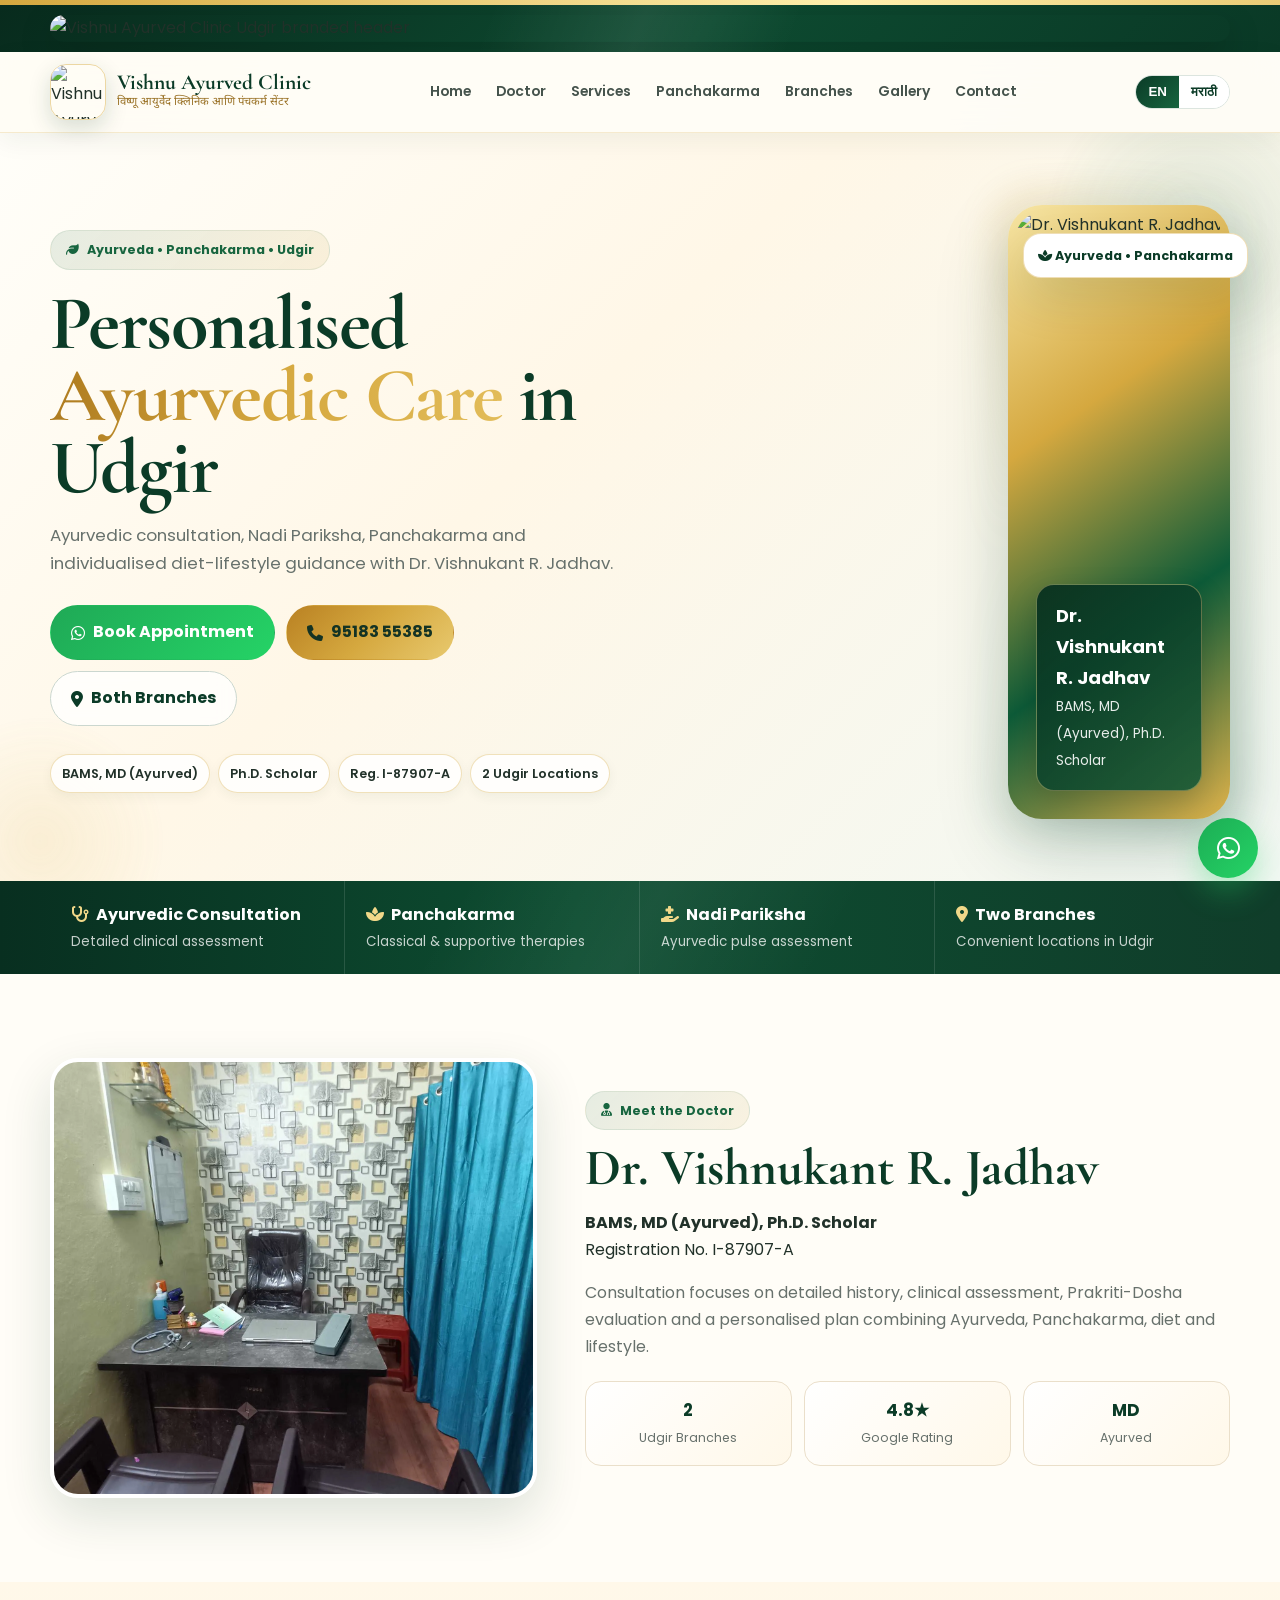
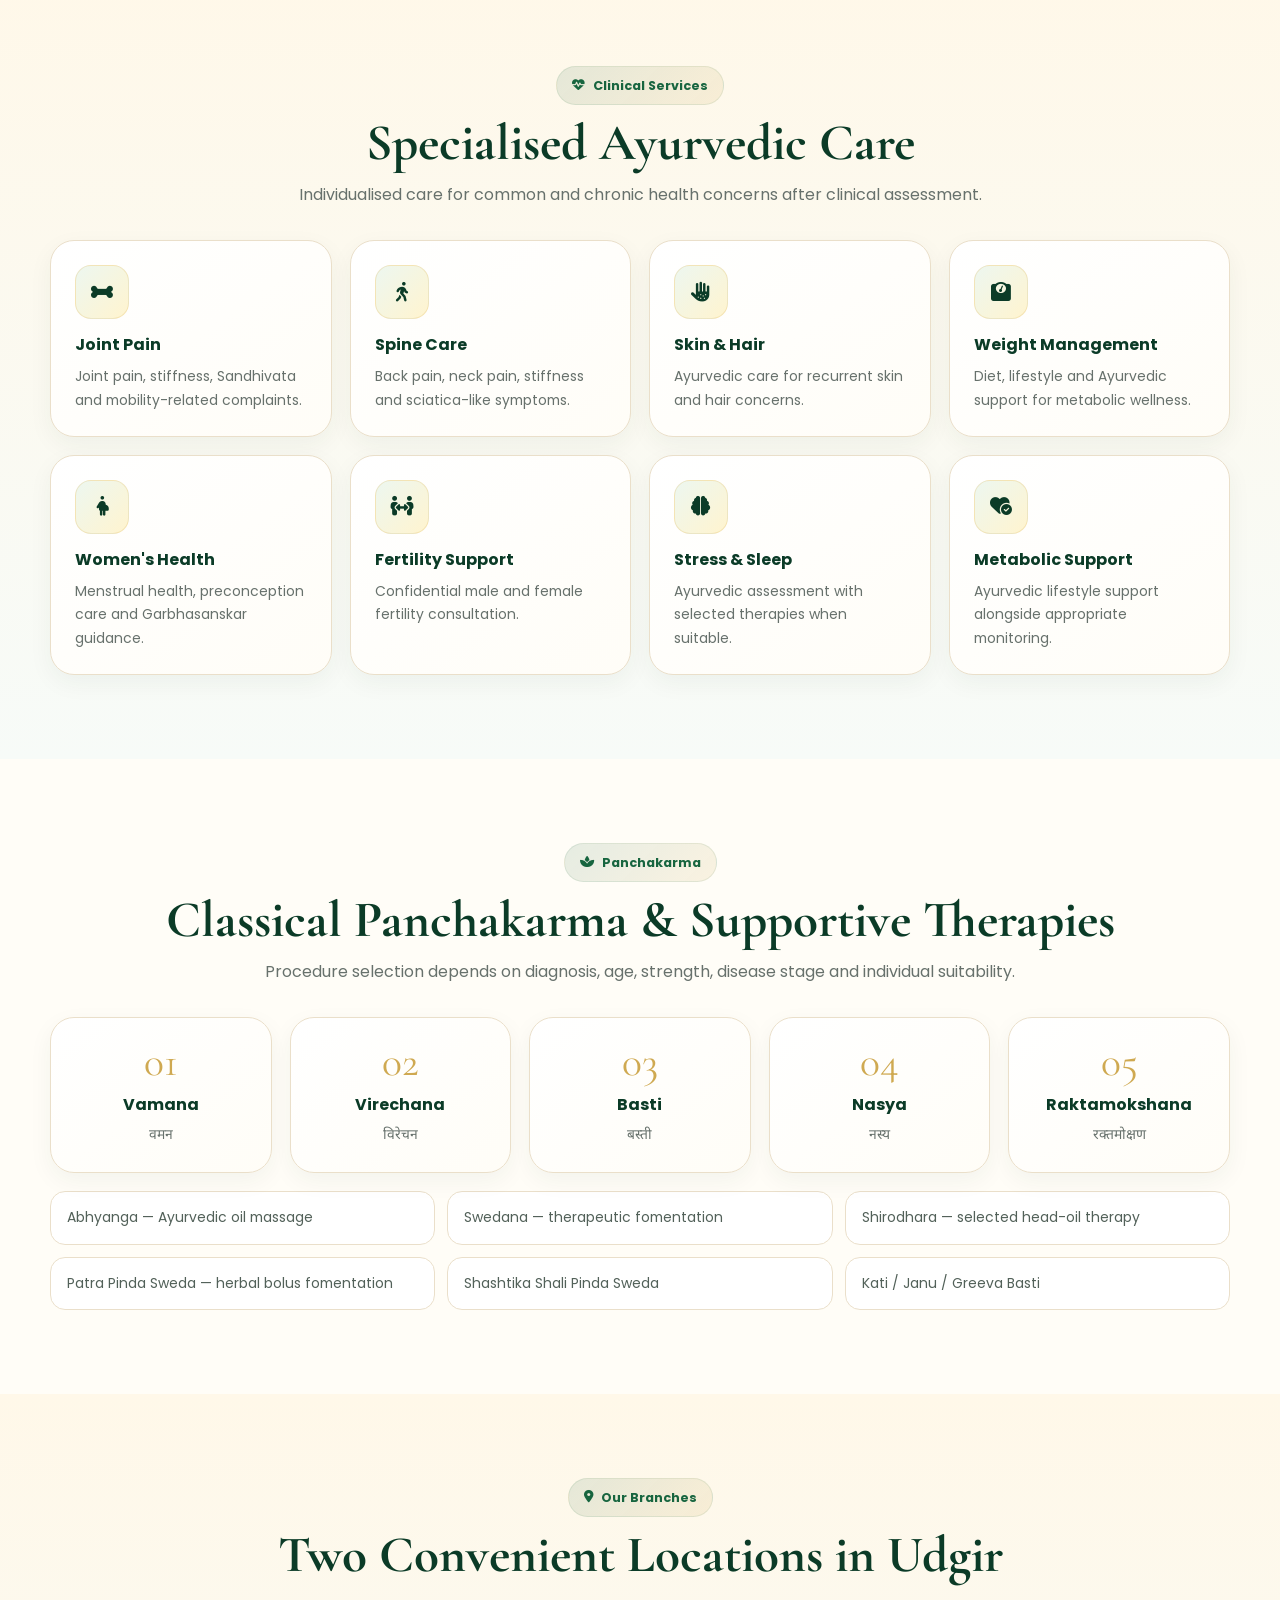
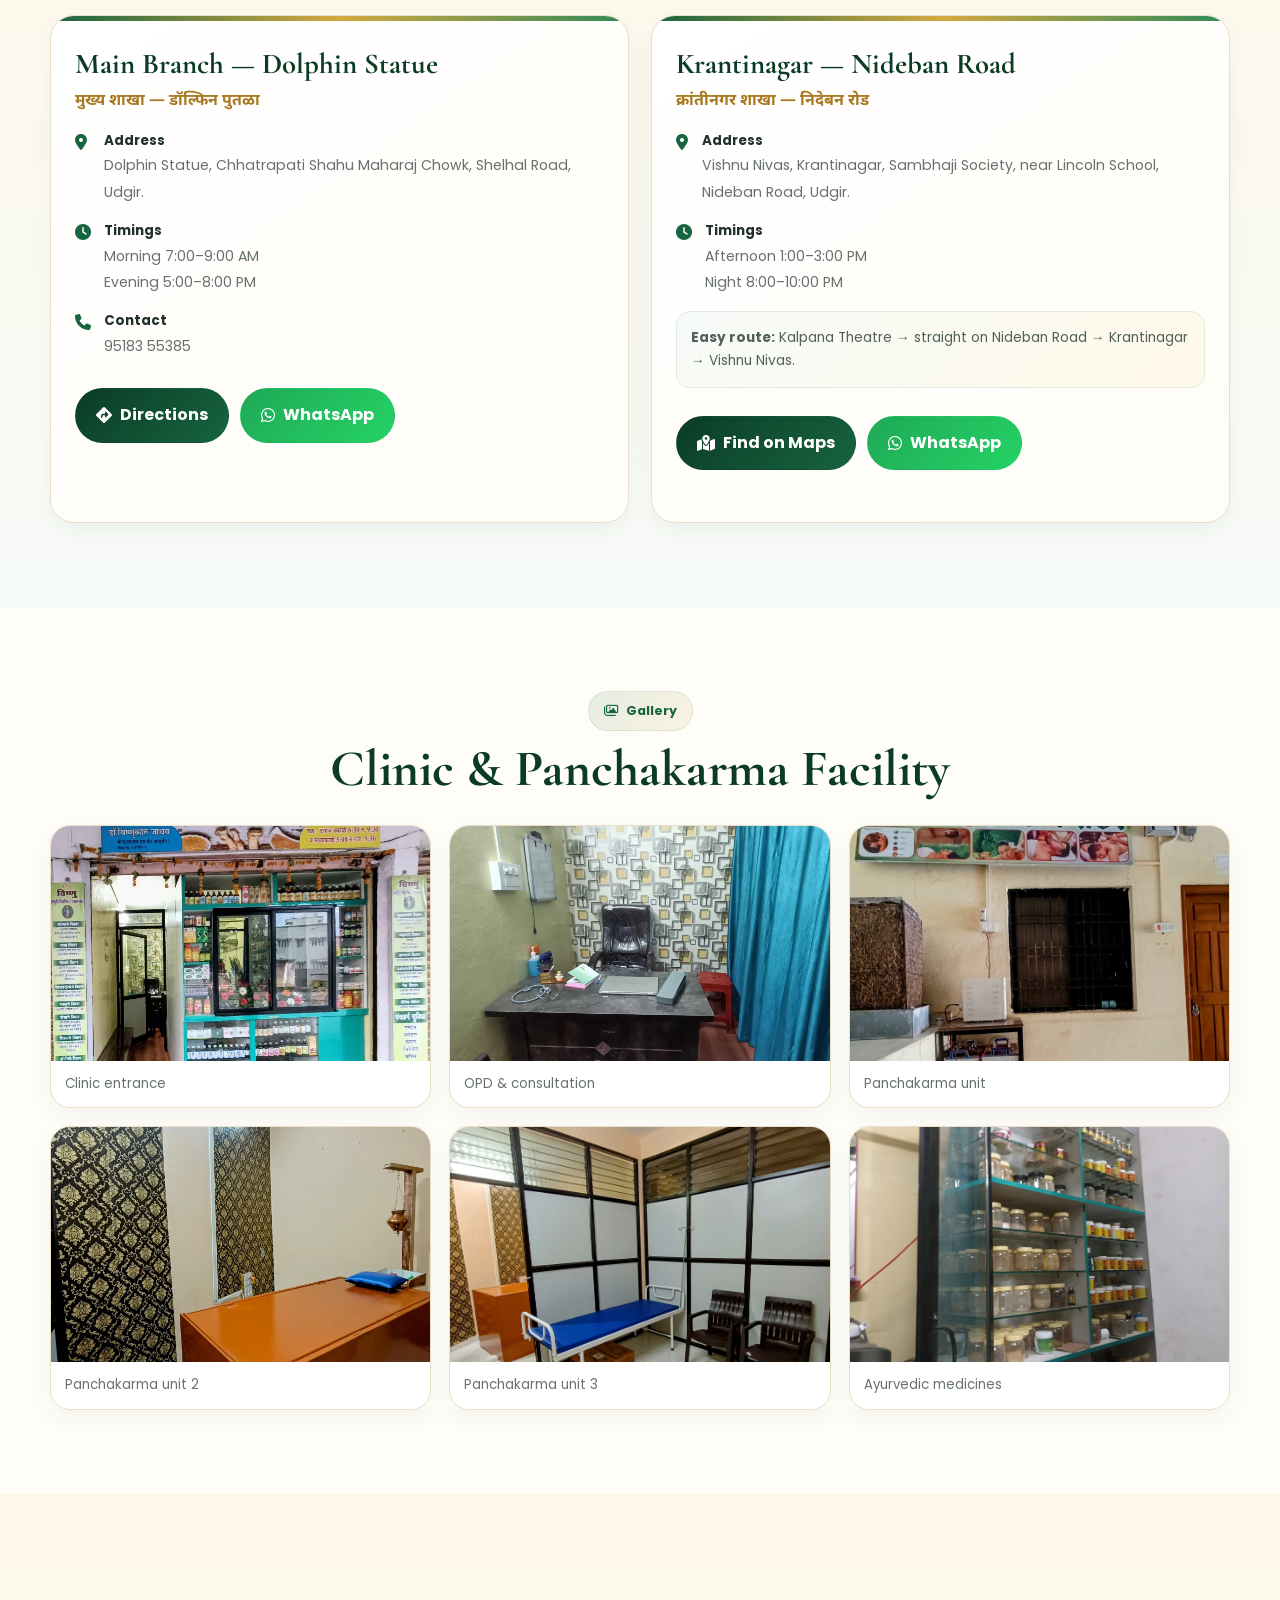
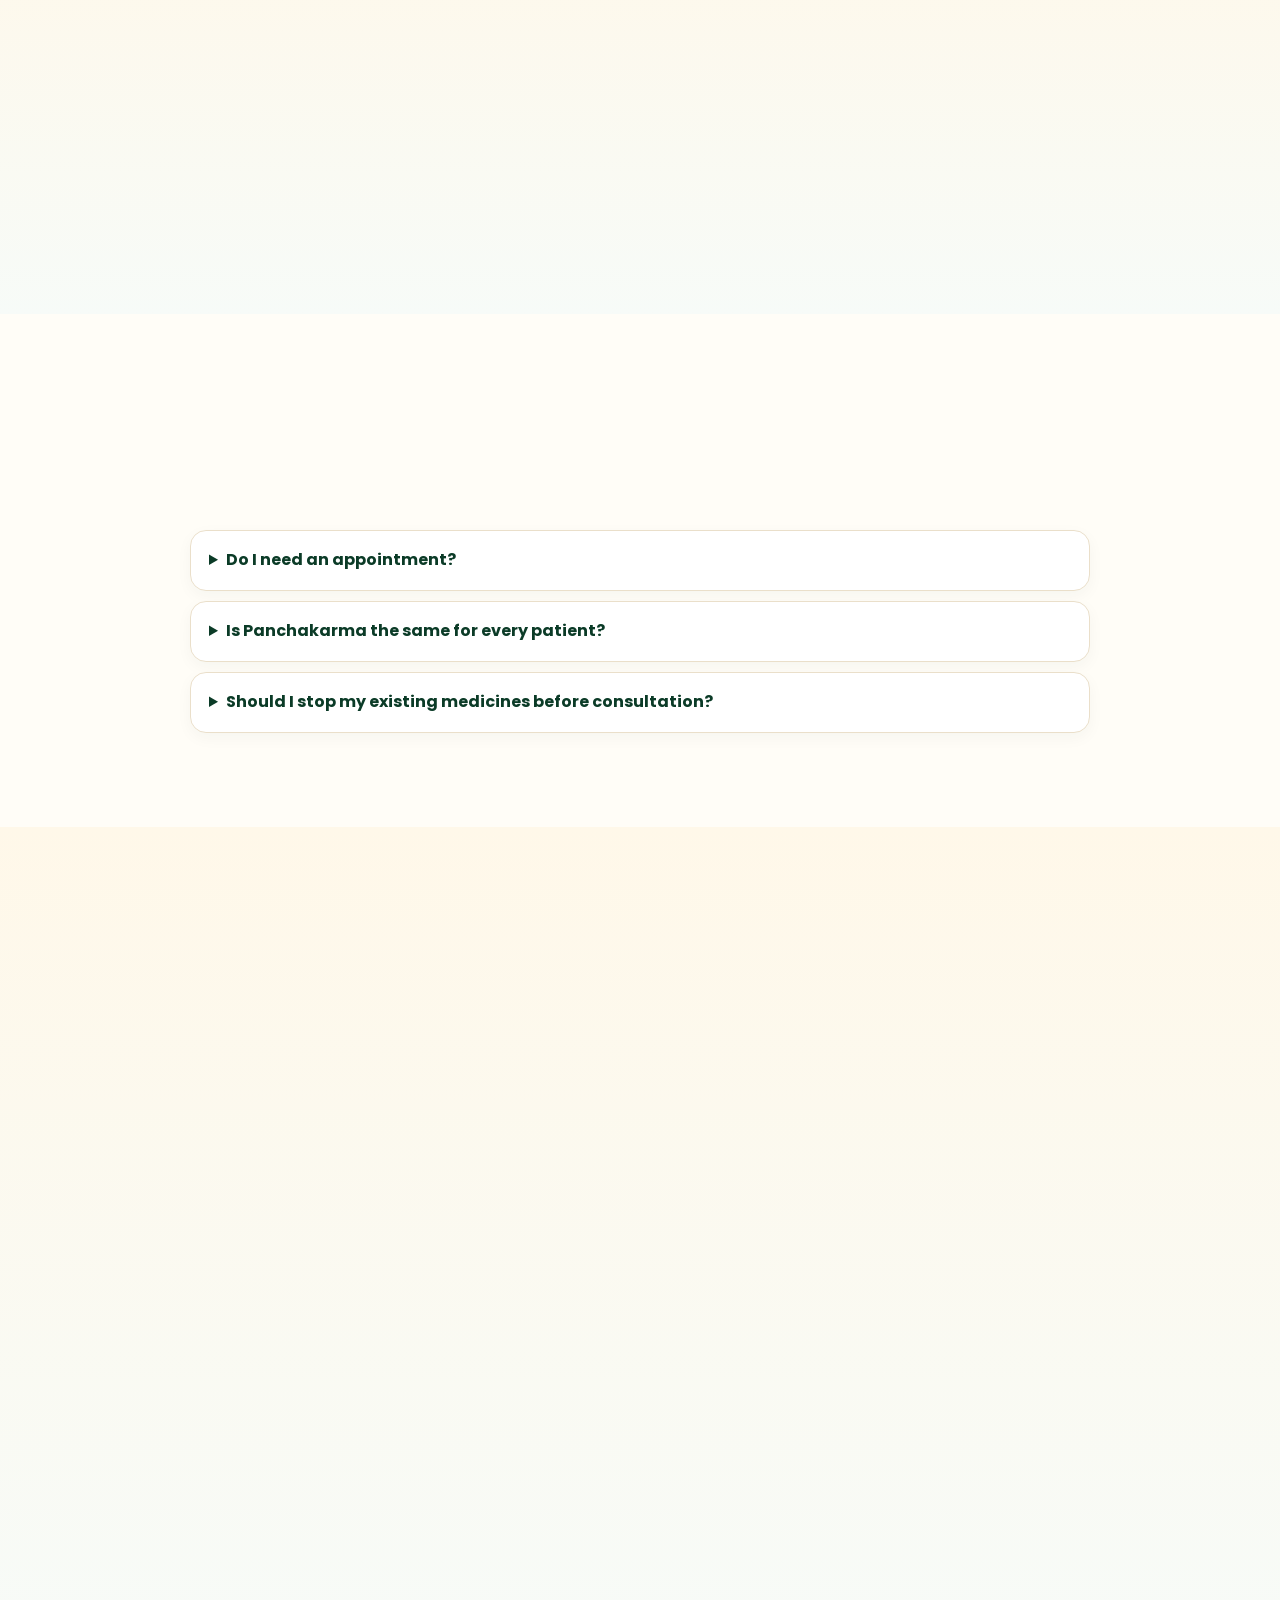
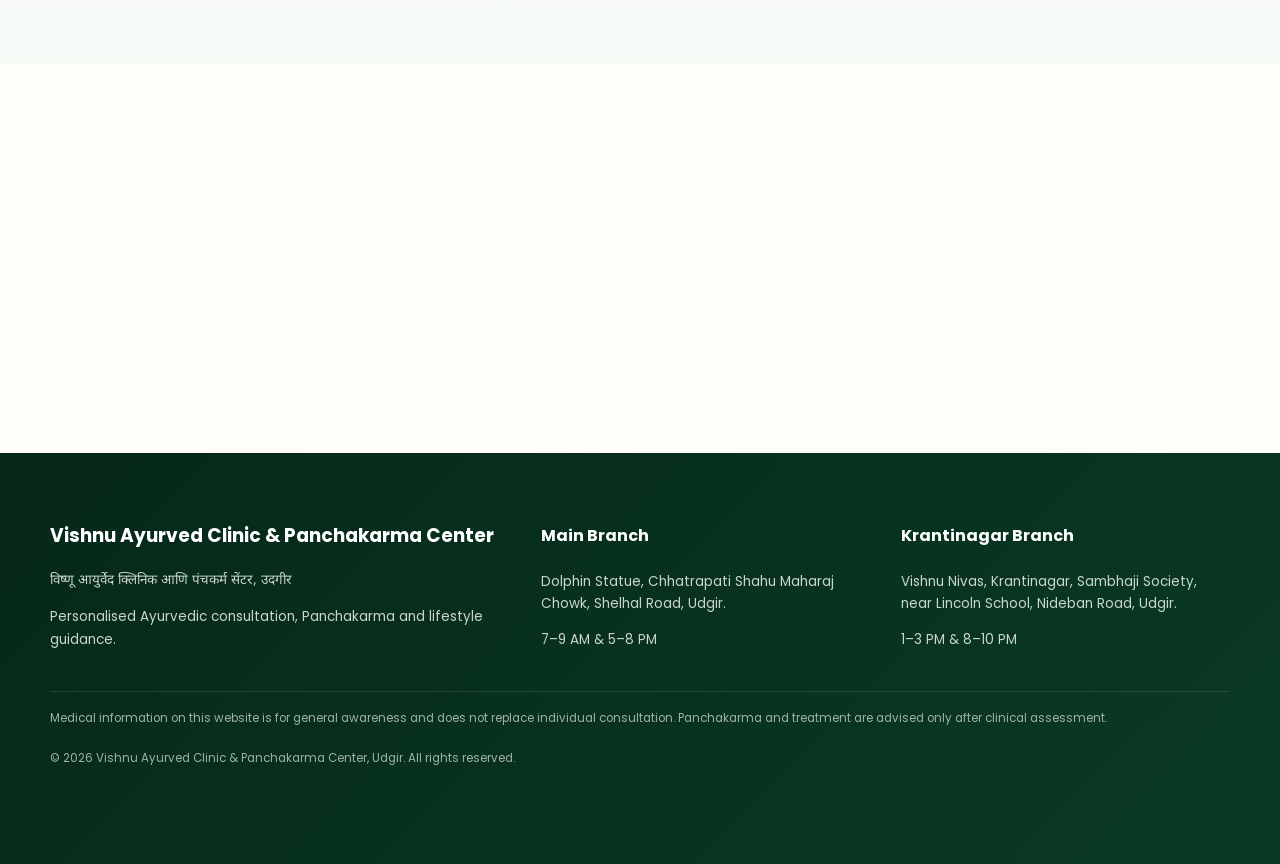
==== index.html @ 49981162 "Redesign homepage with dynamic premium theme and cropped doctor portrait" ====
<!DOCTYPE html>
<html lang="en">
<head>
<meta charset="UTF-8">
<meta name="viewport" content="width=device-width,initial-scale=1">
<meta name="theme-color" content="#0b3b27">
<meta name="description" content="Vishnu Ayurved Clinic & Panchakarma Center, Udgir — Dr. Vishnukant R. Jadhav, BAMS, MD (Ayurved), Ph.D. Scholar. Ayurvedic consultation, Panchakarma, Nadi Pariksha and personalised care at two Udgir branches. Contact 95183 55385.">
<title>Vishnu Ayurved Clinic Udgir | Dr. Vishnukant R. Jadhav</title>
<link rel="preconnect" href="https://fonts.googleapis.com">
<link rel="preconnect" href="https://fonts.gstatic.com" crossorigin>
<link href="https://fonts.googleapis.com/css2?family=Cormorant+Garamond:wght@600;700&family=Noto+Sans+Devanagari:wght@400;500;600;700&family=Poppins:wght@400;500;600;700&display=swap" rel="stylesheet">
<link rel="stylesheet" href="https://cdnjs.cloudflare.com/ajax/libs/font-awesome/6.5.1/css/all.min.css">
<style>
:root{--g:#0b3b27;--g2:#17653f;--g3:#2f8a58;--gold:#d5a83f;--gold2:#f1d889;--cream:#fff8e8;--ivory:#fffdf7;--ink:#213129;--muted:#67716c;--white:#fff;--line:#eadfca;--shadow:0 18px 50px rgba(10,55,36,.14);--r:24px}
*{box-sizing:border-box}html{scroll-behavior:smooth;scroll-padding-top:92px}body{margin:0;font-family:Poppins,sans-serif;color:var(--ink);background:var(--ivory);line-height:1.68;overflow-x:hidden}img{max-width:100%;display:block}a{text-decoration:none;color:inherit}.container{width:min(1180px,calc(100% - 34px));margin:auto}.mr{font-family:'Noto Sans Devanagari',sans-serif}.hide-lang{display:none!important}
body:before{content:"";position:fixed;inset:0;pointer-events:none;z-index:-2;background:radial-gradient(circle at 10% 10%,rgba(213,168,63,.08),transparent 25%),radial-gradient(circle at 90% 18%,rgba(23,101,63,.09),transparent 24%),linear-gradient(180deg,#fffdf7,#fffaf0 45%,#fffdf7)}
.topline{height:5px;background:linear-gradient(90deg,var(--gold),#fff0ad,var(--gold),#f0cf78);background-size:200% 100%;animation:shine 6s linear infinite}.topbrand{background:linear-gradient(135deg,#082b1d,#0d4a30 55%,#0a3926);padding:10px 0;position:relative;overflow:hidden}.topbrand:after{content:"";position:absolute;inset:-40% -10%;background:linear-gradient(110deg,transparent 40%,rgba(255,255,255,.08) 50%,transparent 60%);animation:sweep 7s linear infinite}.topbrand img{width:100%;max-height:190px;object-fit:contain;margin:auto;border-radius:16px;box-shadow:0 12px 34px rgba(0,0,0,.18)}
.nav{position:sticky;top:0;z-index:1000;background:rgba(255,253,247,.9);backdrop-filter:blur(18px);border-bottom:1px solid rgba(213,168,63,.22);box-shadow:0 8px 24px rgba(11,59,39,.06)}.nav .container{height:80px;display:flex;align-items:center;justify-content:space-between;gap:16px}.brand{display:flex;align-items:center;gap:11px}.brand img{width:56px;height:56px;border-radius:16px;object-fit:cover;box-shadow:0 8px 22px rgba(11,59,39,.16);border:1px solid rgba(213,168,63,.45)}.brand strong{display:block;font-family:'Cormorant Garamond',serif;color:var(--g);font-size:1.34rem;line-height:1}.brand small{display:block;color:#9a7226;font-family:'Noto Sans Devanagari',sans-serif;font-size:.71rem}.navlinks{display:flex;align-items:center;gap:3px;list-style:none;margin:0;padding:0}.navlinks a{padding:9px 11px;border-radius:12px;font-size:.87rem;font-weight:600;color:#45534c;transition:.22s}.navlinks a:hover{background:linear-gradient(135deg,#edf7f0,#fff9e9);color:var(--g);transform:translateY(-1px)}.lang{display:flex;border:1px solid #dce5df;border-radius:999px;overflow:hidden;background:white}.lang button{border:0;background:#fff;padding:8px 12px;cursor:pointer;font-weight:700;color:var(--g)}.lang button.active{background:linear-gradient(135deg,var(--g),var(--g2));color:#fff}.menu{display:none;border:0;background:#edf5ef;color:var(--g);width:44px;height:44px;border-radius:12px}
.hero{position:relative;padding:72px 0 62px;overflow:hidden;background:linear-gradient(135deg,#fffef9 0%,#fff7e7 42%,#f2f8f3 100%)}.hero:before,.hero:after{content:"";position:absolute;border-radius:50%;filter:blur(8px);opacity:.7;animation:float 8s ease-in-out infinite}.hero:before{width:330px;height:330px;right:-80px;top:-70px;background:radial-gradient(circle,rgba(23,101,63,.18),transparent 66%)}.hero:after{width:260px;height:260px;left:-90px;bottom:-90px;background:radial-gradient(circle,rgba(213,168,63,.18),transparent 68%);animation-delay:1.5s}.hero-grid{display:grid;grid-template-columns:1.02fr .98fr;gap:56px;align-items:center;position:relative;z-index:2}.eyebrow{display:inline-flex;align-items:center;gap:8px;padding:8px 15px;border-radius:999px;background:linear-gradient(135deg,rgba(23,101,63,.11),rgba(213,168,63,.12));color:var(--g2);font-size:.79rem;font-weight:700;border:1px solid rgba(23,101,63,.09)}.hero h1,.title{font-family:'Cormorant Garamond',serif;color:var(--g)}.hero h1{font-size:clamp(3rem,6vw,5.5rem);line-height:.94;margin:18px 0 16px;letter-spacing:-.02em}.hero h1 span{background:linear-gradient(90deg,#ae7b1f,var(--gold),#e2bc59);-webkit-background-clip:text;background-clip:text;color:transparent}.lead{font-size:1.05rem;color:var(--muted);max-width:670px}.actions{display:flex;gap:11px;flex-wrap:wrap;margin:28px 0}.btn{display:inline-flex;gap:8px;align-items:center;justify-content:center;padding:13px 20px;border-radius:999px;font-weight:700;border:1px solid transparent;transition:.22s;position:relative;overflow:hidden}.btn:hover{transform:translateY(-3px);box-shadow:0 12px 26px rgba(11,59,39,.14)}.btn-green{background:linear-gradient(135deg,var(--g),var(--g2));color:#fff}.btn-gold{background:linear-gradient(135deg,#b98122,var(--gold),#e8c96e);color:#143324}.btn-wa{background:linear-gradient(135deg,#1fa956,#25d366);color:#fff}.btn-outline{background:rgba(255,255,255,.76);border-color:#cbd7cf;color:var(--g);backdrop-filter:blur(8px)}.trust{display:flex;gap:8px;flex-wrap:wrap}.chip{padding:8px 11px;border-radius:999px;border:1px solid rgba(213,168,63,.35);background:rgba(255,255,255,.84);font-size:.79rem;font-weight:600;box-shadow:0 4px 12px rgba(11,59,39,.05)}
.doctor-card{position:relative;max-width:530px;margin-left:auto}.doctor-frame{position:relative;border-radius:34px;padding:7px;background:linear-gradient(145deg,#f7e6a5,var(--gold),#0d5b38,#e1b34b);box-shadow:0 26px 70px rgba(11,59,39,.23)}.doctor-frame img{width:100%;height:600px;object-fit:cover;object-position:center top;border-radius:28px}.doctor-card:before{content:"";position:absolute;inset:-16px;border-radius:44px;background:linear-gradient(120deg,rgba(213,168,63,.2),transparent 35%,rgba(23,101,63,.2));filter:blur(16px);z-index:-1}.doctor-badge{position:absolute;left:28px;right:28px;bottom:28px;background:linear-gradient(135deg,rgba(7,48,31,.94),rgba(20,88,55,.9));color:#fff;padding:16px 19px;border-radius:18px;border:1px solid rgba(241,216,137,.38);box-shadow:0 12px 30px rgba(0,0,0,.18);backdrop-filter:blur(8px)}.doctor-badge strong{display:block;font-size:1.14rem}.doctor-badge span{font-size:.85rem;opacity:.9}.float-badge{position:absolute;right:-18px;top:28px;background:#fff;border:1px solid rgba(213,168,63,.38);border-radius:18px;padding:11px 14px;box-shadow:var(--shadow);font-size:.79rem;font-weight:700;color:var(--g);animation:float 4.5s ease-in-out infinite}
.strip{background:linear-gradient(90deg,#082f20,#0d4d31 45%,#103d2a);color:#fff;position:relative;overflow:hidden}.strip:after{content:"";position:absolute;inset:0;background:linear-gradient(120deg,transparent 35%,rgba(255,255,255,.06),transparent 65%);animation:sweep 9s linear infinite}.strip-grid{display:grid;grid-template-columns:repeat(4,1fr);position:relative;z-index:1}.strip-item{padding:21px;border-right:1px solid rgba(255,255,255,.12)}.strip-item:last-child{border-right:0}.strip-item i{color:var(--gold2);margin-right:7px}.strip-item small{display:block;opacity:.77;margin-top:2px}
.section{padding:84px 0}.section.soft{background:linear-gradient(180deg,#fff8e9,#f7fbf8)}.center{text-align:center}.title{font-size:clamp(2.25rem,4vw,3.45rem);line-height:1.02;margin:12px 0}.sub{color:var(--muted);max-width:780px;margin:auto}.about{display:grid;grid-template-columns:.86fr 1.14fr;gap:48px;align-items:center}.about img{width:100%;height:440px;object-fit:cover;border-radius:28px;box-shadow:var(--shadow);border:4px solid #fff}.stat-row{display:grid;grid-template-columns:repeat(3,1fr);gap:12px;margin-top:20px}.stat{padding:14px;border-radius:16px;background:linear-gradient(135deg,#fff,#fff8e9);border:1px solid var(--line);text-align:center}.stat strong{display:block;color:var(--g);font-size:1.05rem}.stat span{font-size:.78rem;color:var(--muted)}
.cards{display:grid;grid-template-columns:repeat(4,1fr);gap:18px;margin-top:32px}.card{background:linear-gradient(145deg,#fff,#fffdf7);border:1px solid var(--line);border-radius:var(--r);padding:24px;box-shadow:0 8px 24px rgba(17,61,42,.05);transition:.28s;position:relative;overflow:hidden}.card:before{content:"";position:absolute;inset:0;background:linear-gradient(135deg,transparent 50%,rgba(213,168,63,.08));opacity:0;transition:.25s}.card:hover{transform:translateY(-7px) scale(1.01);box-shadow:0 18px 44px rgba(17,61,42,.12);border-color:rgba(213,168,63,.55)}.card:hover:before{opacity:1}.icon{width:54px;height:54px;border-radius:16px;background:linear-gradient(135deg,#edf7f0,#fff4cf);display:grid;place-items:center;color:var(--g);font-size:1.22rem;margin-bottom:13px;border:1px solid rgba(213,168,63,.22)}.card h3{margin:0 0 6px;color:var(--g);font-size:1rem}.card p{margin:0;color:var(--muted);font-size:.87rem}.pk{grid-template-columns:repeat(5,1fr)}.pk .card{text-align:center}.pk .num{font-family:'Cormorant Garamond',serif;font-size:2.6rem;color:#cfa951;line-height:1;margin-bottom:8px}.support-grid{display:grid;grid-template-columns:repeat(3,1fr);gap:12px;margin-top:18px}.support{padding:14px 16px;border-radius:15px;background:white;border:1px solid var(--line);font-size:.87rem;color:#526159}
.branches{display:grid;grid-template-columns:1fr 1fr;gap:22px;margin-top:34px}.branch{position:relative;overflow:hidden}.branch:after{content:"";position:absolute;top:0;left:0;right:0;height:5px;background:linear-gradient(90deg,var(--g2),var(--gold),var(--g3))}.branch h3{font-family:'Cormorant Garamond',serif;font-size:1.8rem;margin:0;color:var(--g)}.branch .mrname{font-family:'Noto Sans Devanagari';color:#a87920;font-weight:700;margin-bottom:14px}.row{display:flex;gap:11px;margin-top:14px}.row i{color:var(--g2);margin-top:4px;width:18px}.row strong{display:block;font-size:.84rem}.row span{color:var(--muted);font-size:.88rem}.route{margin-top:15px;padding:14px;border-radius:14px;background:linear-gradient(135deg,#f7fbf8,#fff9e9);border:1px solid #dfeae2;font-size:.86rem;color:#52605a}
.gallery{display:grid;grid-template-columns:repeat(3,1fr);gap:18px;margin-top:30px}.gallery figure{margin:0;overflow:hidden;border-radius:20px;background:#fff;border:1px solid var(--line);box-shadow:0 8px 24px rgba(17,61,42,.05)}.gallery img{width:100%;height:235px;object-fit:cover;transition:.35s}.gallery figure:hover img{transform:scale(1.05)}.gallery figcaption{padding:12px 14px;font-size:.83rem;color:var(--muted)}
.review{display:grid;grid-template-columns:.8fr 1.2fr;gap:30px;align-items:center;padding:36px;border-radius:30px;background:linear-gradient(135deg,#073722,#0e5b38 58%,#1b6e45);color:#fff;box-shadow:0 24px 60px rgba(11,59,39,.18)}.review .score{font-family:'Cormorant Garamond',serif;font-size:4.7rem;line-height:.9;color:var(--gold2)}.review p{color:#dce8e1}.faq{max-width:900px;margin:28px auto 0}.faq details{background:#fff;border:1px solid var(--line);border-radius:16px;padding:16px 18px;margin:10px 0;box-shadow:0 5px 16px rgba(11,59,39,.04)}.faq summary{cursor:pointer;font-weight:700;color:var(--g)}.faq p{font-size:.9rem;color:var(--muted)}
.contact{display:grid;grid-template-columns:.86fr 1.14fr;gap:28px;margin-top:32px}.contact-box{background:linear-gradient(145deg,#073722,#0c4c30);color:#fff;border-radius:26px;padding:28px;box-shadow:var(--shadow)}.contact-box p{color:#dce8e1}.contact-box a{color:#fff}.form{background:#fff;border:1px solid var(--line);border-radius:26px;padding:27px;box-shadow:var(--shadow)}.fields{display:grid;grid-template-columns:1fr 1fr;gap:12px}.full{grid-column:1/-1}.fields input,.fields select,.fields textarea{width:100%;padding:13px 14px;border:1px solid #d8dfda;border-radius:13px;font:inherit;background:#fff}.fields input:focus,.fields select:focus,.fields textarea:focus{outline:none;border-color:var(--g3);box-shadow:0 0 0 3px rgba(47,138,88,.08)}.fields textarea{min-height:105px;resize:vertical}.note{font-size:.74rem;color:#7a827e;margin:10px 0}.map iframe{width:100%;height:390px;border:0;display:block}.footer{background:linear-gradient(135deg,#062819,#0a3a26);color:#d1ded6;padding:48px 0 96px}.footer-grid{display:grid;grid-template-columns:1.4fr 1fr 1fr;gap:30px}.footer h3,.footer h4{color:#fff}.footer p,.footer a{font-size:.84rem;color:#c9d6cf}.footer a:hover{color:var(--gold2)}.legal{border-top:1px solid rgba(255,255,255,.11);margin-top:26px;padding-top:17px;font-size:.73rem;color:#9fb1a6}.mobile-bar{display:none}.reveal{opacity:0;transform:translateY(28px);transition:.7s ease}.reveal.show{opacity:1;transform:none}.wa-float{position:fixed;right:22px;bottom:22px;width:60px;height:60px;border-radius:50%;display:grid;place-items:center;background:linear-gradient(135deg,#1cad54,#25d366);color:#fff;font-size:1.65rem;z-index:1200;box-shadow:0 15px 30px rgba(37,211,102,.32);animation:pulse 2.4s ease-in-out infinite}
@keyframes shine{to{background-position:200% 0}}@keyframes sweep{0%{transform:translateX(-60%)}100%{transform:translateX(60%)}}@keyframes float{0%,100%{transform:translateY(0)}50%{transform:translateY(-10px)}}@keyframes pulse{0%,100%{box-shadow:0 12px 30px rgba(37,211,102,.28)}50%{box-shadow:0 12px 42px rgba(37,211,102,.52)}}
@media(max-width:980px){.navlinks{position:fixed;right:-310px;top:80px;width:290px;height:calc(100vh - 80px);background:#fff;flex-direction:column;align-items:stretch;padding:22px;box-shadow:-16px 20px 38px rgba(0,0,0,.12);transition:.25s}.navlinks.open{right:0}.menu{display:block}.hero-grid,.about,.contact,.review{grid-template-columns:1fr}.doctor-card{margin:auto;max-width:600px}.cards{grid-template-columns:repeat(2,1fr)}.pk{grid-template-columns:repeat(3,1fr)}.strip-grid{grid-template-columns:repeat(2,1fr)}.gallery{grid-template-columns:repeat(2,1fr)}.footer-grid{grid-template-columns:1fr 1fr}.float-badge{right:12px}}
@media(max-width:640px){.topbrand img{max-height:115px}.brand strong{font-size:1.05rem}.brand small{font-size:.66rem}.lang{display:none}.hero{padding:52px 0 45px}.hero h1{font-size:3.1rem}.doctor-frame img{height:440px}.doctor-badge{left:18px;right:18px;bottom:18px}.float-badge{display:none}.strip-grid,.cards,.pk,.branches,.gallery,.fields,.footer-grid,.support-grid,.stat-row{grid-template-columns:1fr}.strip-item{border-right:0;border-bottom:1px solid rgba(255,255,255,.12)}.section{padding:64px 0}.wa-float{display:none}.mobile-bar{display:grid;grid-template-columns:repeat(3,1fr);position:fixed;left:0;right:0;bottom:0;z-index:1300;background:#fff;border-top:1px solid #dce4df;box-shadow:0 -10px 28px rgba(0,0,0,.08)}.mobile-bar a{padding:10px 5px;text-align:center;font-size:.72rem;font-weight:700;color:var(--g)}.mobile-bar a:nth-child(2){background:#22b85b;color:#fff}.mobile-bar i{display:block;font-size:1.05rem}.footer{padding-bottom:105px}}
</style>
</head>
<body>
<div class="topline"></div>
<div class="topbrand"><div class="container"><img src="images/vishnu-ayurved-header.jpg" alt="Vishnu Ayurved Clinic Udgir branded header"></div></div>
<nav class="nav"><div class="container">
<a class="brand" href="#home"><img src="images/vishnu-ayurved-logo.jpg" alt="Vishnu Ayurved logo"><span><strong>Vishnu Ayurved Clinic</strong><small>विष्णू आयुर्वेद क्लिनिक आणि पंचकर्म सेंटर</small></span></a>
<ul class="navlinks" id="navlinks"><li><a href="#home" data-en="Home" data-mr="मुख्यपृष्ठ">Home</a></li><li><a href="#doctor" data-en="Doctor" data-mr="डॉक्टर">Doctor</a></li><li><a href="#services" data-en="Services" data-mr="सेवा">Services</a></li><li><a href="#panchakarma" data-en="Panchakarma" data-mr="पंचकर्म">Panchakarma</a></li><li><a href="#branches" data-en="Branches" data-mr="शाखा">Branches</a></li><li><a href="#gallery" data-en="Gallery" data-mr="गॅलरी">Gallery</a></li><li><a href="#contact" data-en="Contact" data-mr="संपर्क">Contact</a></li></ul>
<div class="lang"><button id="enBtn" class="active">EN</button><button id="mrBtn">मराठी</button></div><button class="menu" id="menu" aria-label="Menu"><i class="fa-solid fa-bars"></i></button>
</div></nav>
<main>
<section class="hero" id="home"><div class="container hero-grid"><div class="reveal">
<span class="eyebrow"><i class="fa-solid fa-leaf"></i><span class="en">Ayurveda • Panchakarma • Udgir</span><span class="mr hide-lang">आयुर्वेद • पंचकर्म • उदगीर</span></span>
<div class="en"><h1>Personalised <span>Ayurvedic Care</span> in Udgir</h1><p class="lead">Ayurvedic consultation, Nadi Pariksha, Panchakarma and individualised diet-lifestyle guidance with Dr. Vishnukant R. Jadhav.</p></div>
<div class="mr hide-lang"><h1>उदगीरमध्ये <span>व्यक्तिनिहाय आयुर्वेदिक उपचार</span></h1><p class="lead mr">डॉ. विष्णुकांत र. जाधव यांच्याकडून आयुर्वेदिक तपासणी, नाडी परीक्षा, पंचकर्म तसेच व्यक्तिनुसार आहार-विहार मार्गदर्शन.</p></div>
<div class="actions"><a class="btn btn-wa" href="https://wa.me/919518355385?text=Namaskar%20Doctor%2C%20I%20would%20like%20to%20book%20an%20appointment." target="_blank"><i class="fa-brands fa-whatsapp"></i><span class="en">Book Appointment</span><span class="mr hide-lang">अपॉइंटमेंट बुक करा</span></a><a class="btn btn-gold" href="tel:+919518355385"><i class="fa-solid fa-phone"></i>95183 55385</a><a class="btn btn-outline" href="#branches"><i class="fa-solid fa-location-dot"></i><span class="en">Both Branches</span><span class="mr hide-lang">दोन्ही शाखा</span></a></div>
<div class="trust"><span class="chip">BAMS, MD (Ayurved)</span><span class="chip">Ph.D. Scholar</span><span class="chip">Reg. I-87907-A</span><span class="chip">2 Udgir Locations</span></div>
</div><div class="doctor-card reveal"><div class="doctor-frame"><img src="images/doctor-vishnukant-jadhav-hero.webp" alt="Dr. Vishnukant R. Jadhav"></div><div class="doctor-badge"><strong>Dr. Vishnukant R. Jadhav</strong><span>BAMS, MD (Ayurved), Ph.D. Scholar</span></div><div class="float-badge"><i class="fa-solid fa-spa"></i> Ayurveda • Panchakarma</div></div></div></section>
<section class="strip"><div class="container strip-grid"><div class="strip-item"><strong><i class="fa-solid fa-stethoscope"></i><span class="en">Ayurvedic Consultation</span><span class="mr hide-lang">आयुर्वेदिक तपासणी</span></strong><small>Detailed clinical assessment</small></div><div class="strip-item"><strong><i class="fa-solid fa-spa"></i>Panchakarma</strong><small>Classical & supportive therapies</small></div><div class="strip-item"><strong><i class="fa-solid fa-hand-holding-medical"></i>Nadi Pariksha</strong><small>Ayurvedic pulse assessment</small></div><div class="strip-item"><strong><i class="fa-solid fa-location-dot"></i><span class="en">Two Branches</span><span class="mr hide-lang">दोन शाखा</span></strong><small>Convenient locations in Udgir</small></div></div></section>
<section class="section" id="doctor"><div class="container about"><div class="reveal"><img src="images/vishnu-ayurved-clinic-and-panchkarma-centre-udgir-udgir-ayurvedic-clinics-opd.jpg" alt="Vishnu Ayurved Clinic OPD"></div><div class="reveal"><span class="eyebrow"><i class="fa-solid fa-user-doctor"></i><span class="en">Meet the Doctor</span><span class="mr hide-lang">डॉक्टरांविषयी</span></span><h2 class="title">Dr. Vishnukant R. Jadhav</h2><p><strong>BAMS, MD (Ayurved), Ph.D. Scholar</strong><br>Registration No. I-87907-A</p><p class="en" style="color:var(--muted)">Consultation focuses on detailed history, clinical assessment, Prakriti-Dosha evaluation and a personalised plan combining Ayurveda, Panchakarma, diet and lifestyle.</p><p class="mr hide-lang" style="color:var(--muted)">सविस्तर इतिहास, प्रत्यक्ष तपासणी, प्रकृती-दोष विचार आणि आवश्यकतेनुसार पंचकर्म, औषध, आहार व दिनचर्येचा व्यक्तिनिहाय समन्वय केला जातो.</p><div class="stat-row"><div class="stat"><strong>2</strong><span>Udgir Branches</span></div><div class="stat"><strong>4.8★</strong><span>Google Rating</span></div><div class="stat"><strong>MD</strong><span>Ayurved</span></div></div></div></div></section>
<section class="section soft" id="services"><div class="container"><div class="center reveal"><span class="eyebrow"><i class="fa-solid fa-heart-pulse"></i><span class="en">Clinical Services</span><span class="mr hide-lang">उपचार सेवा</span></span><h2 class="title"><span class="en">Specialised Ayurvedic Care</span><span class="mr hide-lang">विशेष आयुर्वेदिक उपचार</span></h2><p class="sub en">Individualised care for common and chronic health concerns after clinical assessment.</p><p class="sub mr hide-lang">प्रत्यक्ष तपासणीनंतर सामान्य व जुनाट आरोग्य समस्यांसाठी व्यक्तिनिहाय आयुर्वेदिक उपचार.</p></div><div class="cards">
<article class="card reveal"><div class="icon"><i class="fa-solid fa-bone"></i></div><h3>Joint Pain</h3><p>Joint pain, stiffness, Sandhivata and mobility-related complaints.</p></article>
<article class="card reveal"><div class="icon"><i class="fa-solid fa-person-walking"></i></div><h3>Spine Care</h3><p>Back pain, neck pain, stiffness and sciatica-like symptoms.</p></article>
<article class="card reveal"><div class="icon"><i class="fa-solid fa-hand-dots"></i></div><h3>Skin & Hair</h3><p>Ayurvedic care for recurrent skin and hair concerns.</p></article>
<article class="card reveal"><div class="icon"><i class="fa-solid fa-weight-scale"></i></div><h3>Weight Management</h3><p>Diet, lifestyle and Ayurvedic support for metabolic wellness.</p></article>
<article class="card reveal"><div class="icon"><i class="fa-solid fa-person-pregnant"></i></div><h3>Women's Health</h3><p>Menstrual health, preconception care and Garbhasanskar guidance.</p></article>
<article class="card reveal"><div class="icon"><i class="fa-solid fa-people-arrows"></i></div><h3>Fertility Support</h3><p>Confidential male and female fertility consultation.</p></article>
<article class="card reveal"><div class="icon"><i class="fa-solid fa-brain"></i></div><h3>Stress & Sleep</h3><p>Ayurvedic assessment with selected therapies when suitable.</p></article>
<article class="card reveal"><div class="icon"><i class="fa-solid fa-heart-circle-check"></i></div><h3>Metabolic Support</h3><p>Ayurvedic lifestyle support alongside appropriate monitoring.</p></article>
</div></div></section>
<section class="section" id="panchakarma"><div class="container"><div class="center reveal"><span class="eyebrow"><i class="fa-solid fa-spa"></i>Panchakarma</span><h2 class="title">Classical Panchakarma & Supportive Therapies</h2><p class="sub">Procedure selection depends on diagnosis, age, strength, disease stage and individual suitability.</p></div><div class="cards pk"><article class="card reveal"><div class="num">01</div><h3>Vamana</h3><p class="mr">वमन</p></article><article class="card reveal"><div class="num">02</div><h3>Virechana</h3><p class="mr">विरेचन</p></article><article class="card reveal"><div class="num">03</div><h3>Basti</h3><p class="mr">बस्ती</p></article><article class="card reveal"><div class="num">04</div><h3>Nasya</h3><p class="mr">नस्य</p></article><article class="card reveal"><div class="num">05</div><h3>Raktamokshana</h3><p class="mr">रक्तमोक्षण</p></article></div><div class="support-grid"><div class="support">Abhyanga — Ayurvedic oil massage</div><div class="support">Swedana — therapeutic fomentation</div><div class="support">Shirodhara — selected head-oil therapy</div><div class="support">Patra Pinda Sweda — herbal bolus fomentation</div><div class="support">Shashtika Shali Pinda Sweda</div><div class="support">Kati / Janu / Greeva Basti</div></div></div></section>
<section class="section soft" id="branches"><div class="container"><div class="center reveal"><span class="eyebrow"><i class="fa-solid fa-location-dot"></i><span class="en">Our Branches</span><span class="mr hide-lang">आमच्या शाखा</span></span><h2 class="title"><span class="en">Two Convenient Locations in Udgir</span><span class="mr hide-lang">उदगीरमध्ये दोन सुविधाजनक शाखा</span></h2></div><div class="branches">
<article class="card branch reveal"><h3>Main Branch — Dolphin Statue</h3><div class="mrname">मुख्य शाखा — डॉल्फिन पुतळा</div><div class="row"><i class="fa-solid fa-location-dot"></i><div><strong>Address</strong><span>Dolphin Statue, Chhatrapati Shahu Maharaj Chowk, Shelhal Road, Udgir.</span></div></div><div class="row"><i class="fa-solid fa-clock"></i><div><strong>Timings</strong><span>Morning 7:00–9:00 AM<br>Evening 5:00–8:00 PM</span></div></div><div class="row"><i class="fa-solid fa-phone"></i><div><strong>Contact</strong><span>95183 55385</span></div></div><div class="actions"><a class="btn btn-green" href="https://www.google.com/maps/search/?api=1&query=Vishnu+Ayurved+Clinic+Panchakarma+Centre+Udgir" target="_blank"><i class="fa-solid fa-diamond-turn-right"></i>Directions</a><a class="btn btn-wa" href="https://wa.me/919518355385" target="_blank"><i class="fa-brands fa-whatsapp"></i>WhatsApp</a></div></article>
<article class="card branch reveal"><h3>Krantinagar — Nideban Road</h3><div class="mrname">क्रांतीनगर शाखा — निदेबन रोड</div><div class="row"><i class="fa-solid fa-location-dot"></i><div><strong>Address</strong><span>Vishnu Nivas, Krantinagar, Sambhaji Society, near Lincoln School, Nideban Road, Udgir.</span></div></div><div class="row"><i class="fa-solid fa-clock"></i><div><strong>Timings</strong><span>Afternoon 1:00–3:00 PM<br>Night 8:00–10:00 PM</span></div></div><div class="route"><strong>Easy route:</strong> Kalpana Theatre → straight on Nideban Road → Krantinagar → Vishnu Nivas.</div><div class="actions"><a class="btn btn-green" href="https://www.google.com/maps/search/?api=1&query=Vishnu+Nivas+Krantinagar+Sambhaji+Society+Nideban+Road+Udgir" target="_blank"><i class="fa-solid fa-map-location-dot"></i>Find on Maps</a><a class="btn btn-wa" href="https://wa.me/919518355385?text=Namaskar%20Doctor%2C%20I%20want%20an%20appointment%20at%20Krantinagar%20branch." target="_blank"><i class="fa-brands fa-whatsapp"></i>WhatsApp</a></div></article>
</div></div></section>
<section class="section" id="gallery"><div class="container"><div class="center reveal"><span class="eyebrow"><i class="fa-regular fa-images"></i>Gallery</span><h2 class="title">Clinic & Panchakarma Facility</h2></div><div class="gallery"><figure class="reveal"><img loading="lazy" src="images/vishnu-ayurved-clinic-and-panchkarma-centre-udgir-udgir-ayurvedic-clinics-cover-photo.jpg" alt="Clinic entrance"><figcaption>Clinic entrance</figcaption></figure><figure class="reveal"><img loading="lazy" src="images/vishnu-ayurved-clinic-and-panchkarma-centre-udgir-udgir-ayurvedic-clinics-opd.jpg" alt="OPD"><figcaption>OPD & consultation</figcaption></figure><figure class="reveal"><img loading="lazy" src="images/vishnu-ayurved-clinic-and-panchkarma-centre-udgir-udgir-ayurvedic-clinics-panchakarma-unit1.jpg" alt="Panchakarma unit"><figcaption>Panchakarma unit</figcaption></figure><figure class="reveal"><img loading="lazy" src="images/vishnu-ayurved-clinic-and-panchkarma-centre-udgir-udgir-ayurvedic-clinics-panchakarmaunit-2.jpg" alt="Panchakarma room"><figcaption>Panchakarma unit 2</figcaption></figure><figure class="reveal"><img loading="lazy" src="images/vishnu-ayurved-clinic-and-panchkarma-centre-udgir-udgir-ayurvedic-clinics-panchakarmaunit-3.jpg" alt="Therapy room"><figcaption>Panchakarma unit 3</figcaption></figure><figure class="reveal"><img loading="lazy" src="images/vishnu-ayurved-clinic-and-panchkarma-centre-udgir-city-udgir-ayurvedic-clinics-medicines.jpg" alt="Ayurvedic medicines"><figcaption>Ayurvedic medicines</figcaption></figure></div></div></section>
<section class="section soft"><div class="container review reveal"><div><div class="score">4.8★</div><strong>Google Rating</strong></div><div><h2 style="font-family:'Cormorant Garamond',serif;font-size:2.5rem;margin:0 0 8px">Read Current Patient Reviews</h2><p>Open the clinic's Google listing for current reviews, directions and location details.</p><a class="btn btn-gold" href="https://www.google.com/maps/search/?api=1&query=Vishnu+Ayurved+Clinic+Panchakarma+Centre+Udgir" target="_blank"><i class="fa-brands fa-google"></i>Open Google Reviews</a></div></div></section>
<section class="section"><div class="container"><div class="center reveal"><span class="eyebrow"><i class="fa-regular fa-circle-question"></i>FAQ</span><h2 class="title">Before Your Visit</h2></div><div class="faq"><details><summary>Do I need an appointment?</summary><p>Walk-in consultation may be possible, but calling or WhatsApping before your visit is recommended, especially for Panchakarma procedures.</p></details><details><summary>Is Panchakarma the same for every patient?</summary><p>No. Panchakarma is selected after assessment and depends on the patient, diagnosis and clinical suitability.</p></details><details><summary>Should I stop my existing medicines before consultation?</summary><p>No. Do not stop prescribed medicines on your own. Bring your medicines, prescriptions and recent reports.</p></details></div></div></section>
<section class="section soft" id="contact"><div class="container"><div class="center reveal"><span class="eyebrow"><i class="fa-solid fa-calendar-check"></i>Appointment</span><h2 class="title"><span class="en">Book on WhatsApp</span><span class="mr hide-lang">व्हॉट्सअॅपवर अपॉइंटमेंट बुक करा</span></h2></div><div class="contact"><aside class="contact-box reveal"><h3>Vishnu Ayurved Clinic</h3><p class="mr">विष्णू आयुर्वेद क्लिनिक आणि पंचकर्म सेंटर, उदगीर</p><p><strong>Dr. Vishnukant R. Jadhav</strong><br>BAMS, MD (Ayurved), Ph.D. Scholar</p><p><i class="fa-solid fa-phone"></i> <a href="tel:+919518355385">95183 55385</a></p><p><i class="fa-solid fa-location-dot"></i> Two branches in Udgir</p></aside><form class="form reveal" id="appointmentForm"><div class="fields"><input id="name" type="text" placeholder="Patient name *" required><input id="phone" type="tel" placeholder="Mobile number *" required><input id="age" type="number" min="0" max="120" placeholder="Age"><select id="branch" required><option value="">Select branch *</option><option>Dolphin Statue / Shelhal Road</option><option>Krantinagar / Nideban Road</option></select><input id="date" type="date"><input id="time" type="time"><input class="full" id="concern" type="text" placeholder="Main health concern"><textarea class="full" id="message" placeholder="Additional details"></textarea></div><p class="note">Avoid entering highly sensitive medical information here. Detailed history can be discussed during consultation.</p><button class="btn btn-wa" type="submit"><i class="fa-brands fa-whatsapp"></i>Send Appointment Request</button></form></div></div></section>
<section class="map"><iframe loading="lazy" title="Vishnu Ayurved Clinic Udgir map" src="https://www.google.com/maps/embed?pb=!1m18!1m12!1m3!1d3795.0!2d77.1197!3d18.3832!2m3!1f0!2f0!3f0!3m2!1i1024!2i768!4f13.1!3m3!1m2!1s0x3bcfab913faab00b%3A0xc6875592c868c4a9!2s'Vishnu'%20Ayurved%20Clinic%20%26%20Panchkarma%20Centre!5e0!3m2!1sen!2sin!4v1707700000000" referrerpolicy="no-referrer-when-downgrade"></iframe></section>
</main>
<footer class="footer"><div class="container"><div class="footer-grid"><div><h3>Vishnu Ayurved Clinic & Panchakarma Center</h3><p class="mr">विष्णू आयुर्वेद क्लिनिक आणि पंचकर्म सेंटर, उदगीर</p><p>Personalised Ayurvedic consultation, Panchakarma and lifestyle guidance.</p></div><div><h4>Main Branch</h4><p>Dolphin Statue, Chhatrapati Shahu Maharaj Chowk, Shelhal Road, Udgir.</p><p>7–9 AM & 5–8 PM</p></div><div><h4>Krantinagar Branch</h4><p>Vishnu Nivas, Krantinagar, Sambhaji Society, near Lincoln School, Nideban Road, Udgir.</p><p>1–3 PM & 8–10 PM</p></div></div><div class="legal">Medical information on this website is for general awareness and does not replace individual consultation. Panchakarma and treatment are advised only after clinical assessment.<br><br>© 2026 Vishnu Ayurved Clinic & Panchakarma Center, Udgir. All rights reserved.</div></div></footer>
<a class="wa-float" href="https://wa.me/919518355385?text=Namaskar%20Doctor%2C%20I%20would%20like%20to%20book%20an%20appointment." target="_blank" aria-label="WhatsApp"><i class="fa-brands fa-whatsapp"></i></a>
<div class="mobile-bar"><a href="tel:+919518355385"><i class="fa-solid fa-phone"></i>Call</a><a href="https://wa.me/919518355385" target="_blank"><i class="fa-brands fa-whatsapp"></i>WhatsApp</a><a href="#branches"><i class="fa-solid fa-location-dot"></i>Branches</a></div>
<script>
const menu=document.getElementById('menu'),nav=document.getElementById('navlinks');menu.addEventListener('click',()=>nav.classList.toggle('open'));nav.querySelectorAll('a').forEach(a=>a.addEventListener('click',()=>nav.classList.remove('open')));
const enBtn=document.getElementById('enBtn'),mrBtn=document.getElementById('mrBtn');function setLang(lang){document.querySelectorAll('.en').forEach(el=>el.classList.toggle('hide-lang',lang!=='en'));document.querySelectorAll('.mr').forEach(el=>el.classList.toggle('hide-lang',lang!=='mr'));document.querySelectorAll('[data-en]').forEach(el=>el.textContent=el.dataset[lang]);enBtn.classList.toggle('active',lang==='en');mrBtn.classList.toggle('active',lang==='mr')}enBtn.onclick=()=>setLang('en');mrBtn.onclick=()=>setLang('mr');
const io=new IntersectionObserver(entries=>entries.forEach(e=>{if(e.isIntersecting)e.target.classList.add('show')}),{threshold:.12});document.querySelectorAll('.reveal').forEach(el=>io.observe(el));
document.getElementById('appointmentForm').addEventListener('submit',function(e){e.preventDefault();const v=id=>document.getElementById(id).value.trim();const lines=['Namaskar Doctor, I would like to request an appointment.','','Patient: '+v('name'),'Mobile: '+v('phone'),v('age')?'Age: '+v('age'):'','Branch: '+v('branch'),v('date')?'Preferred date: '+v('date'):'',v('time')?'Preferred time: '+v('time'):'',v('concern')?'Main concern: '+v('concern'):'',v('message')?'Additional details: '+v('message'):'','','Please confirm the appointment. Thank you.'].filter(Boolean);window.open('https://wa.me/919518355385?text='+encodeURIComponent(lines.join('\n')),'_blank')});
</script>
</body></html>
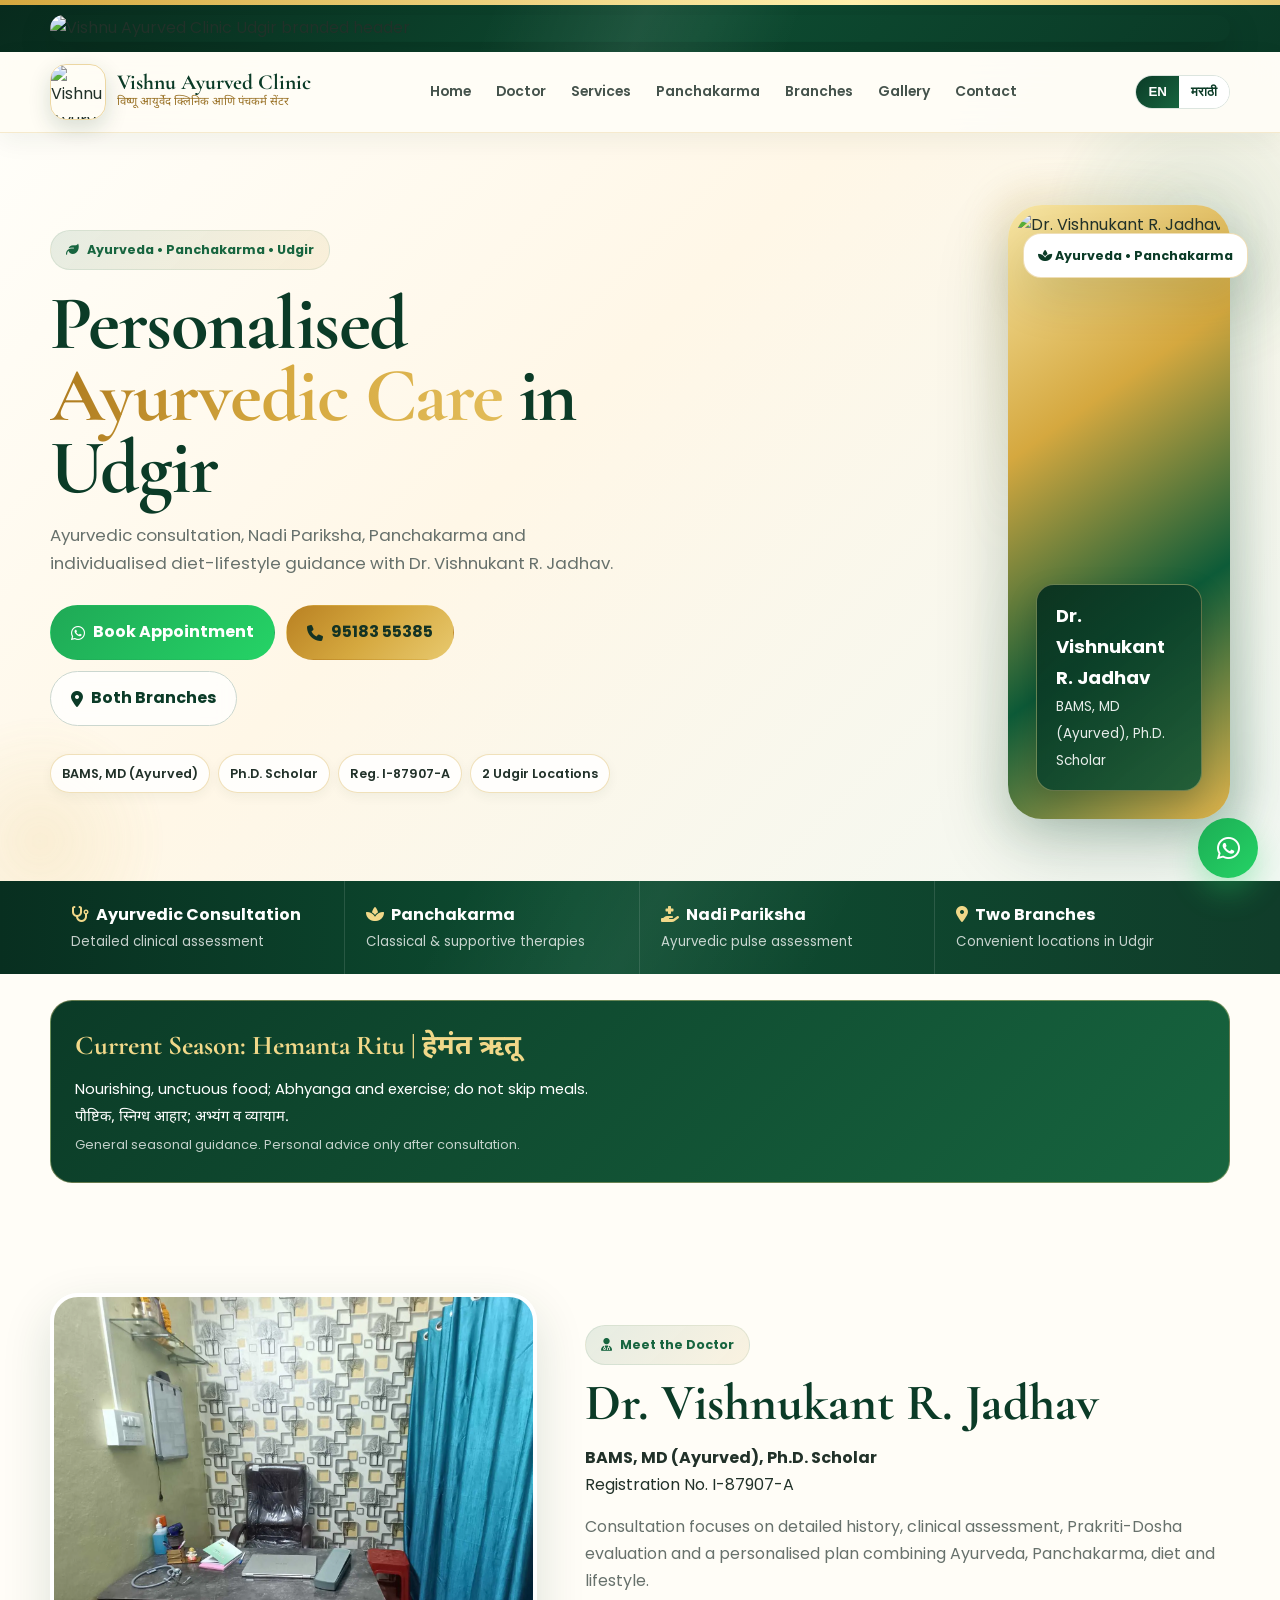
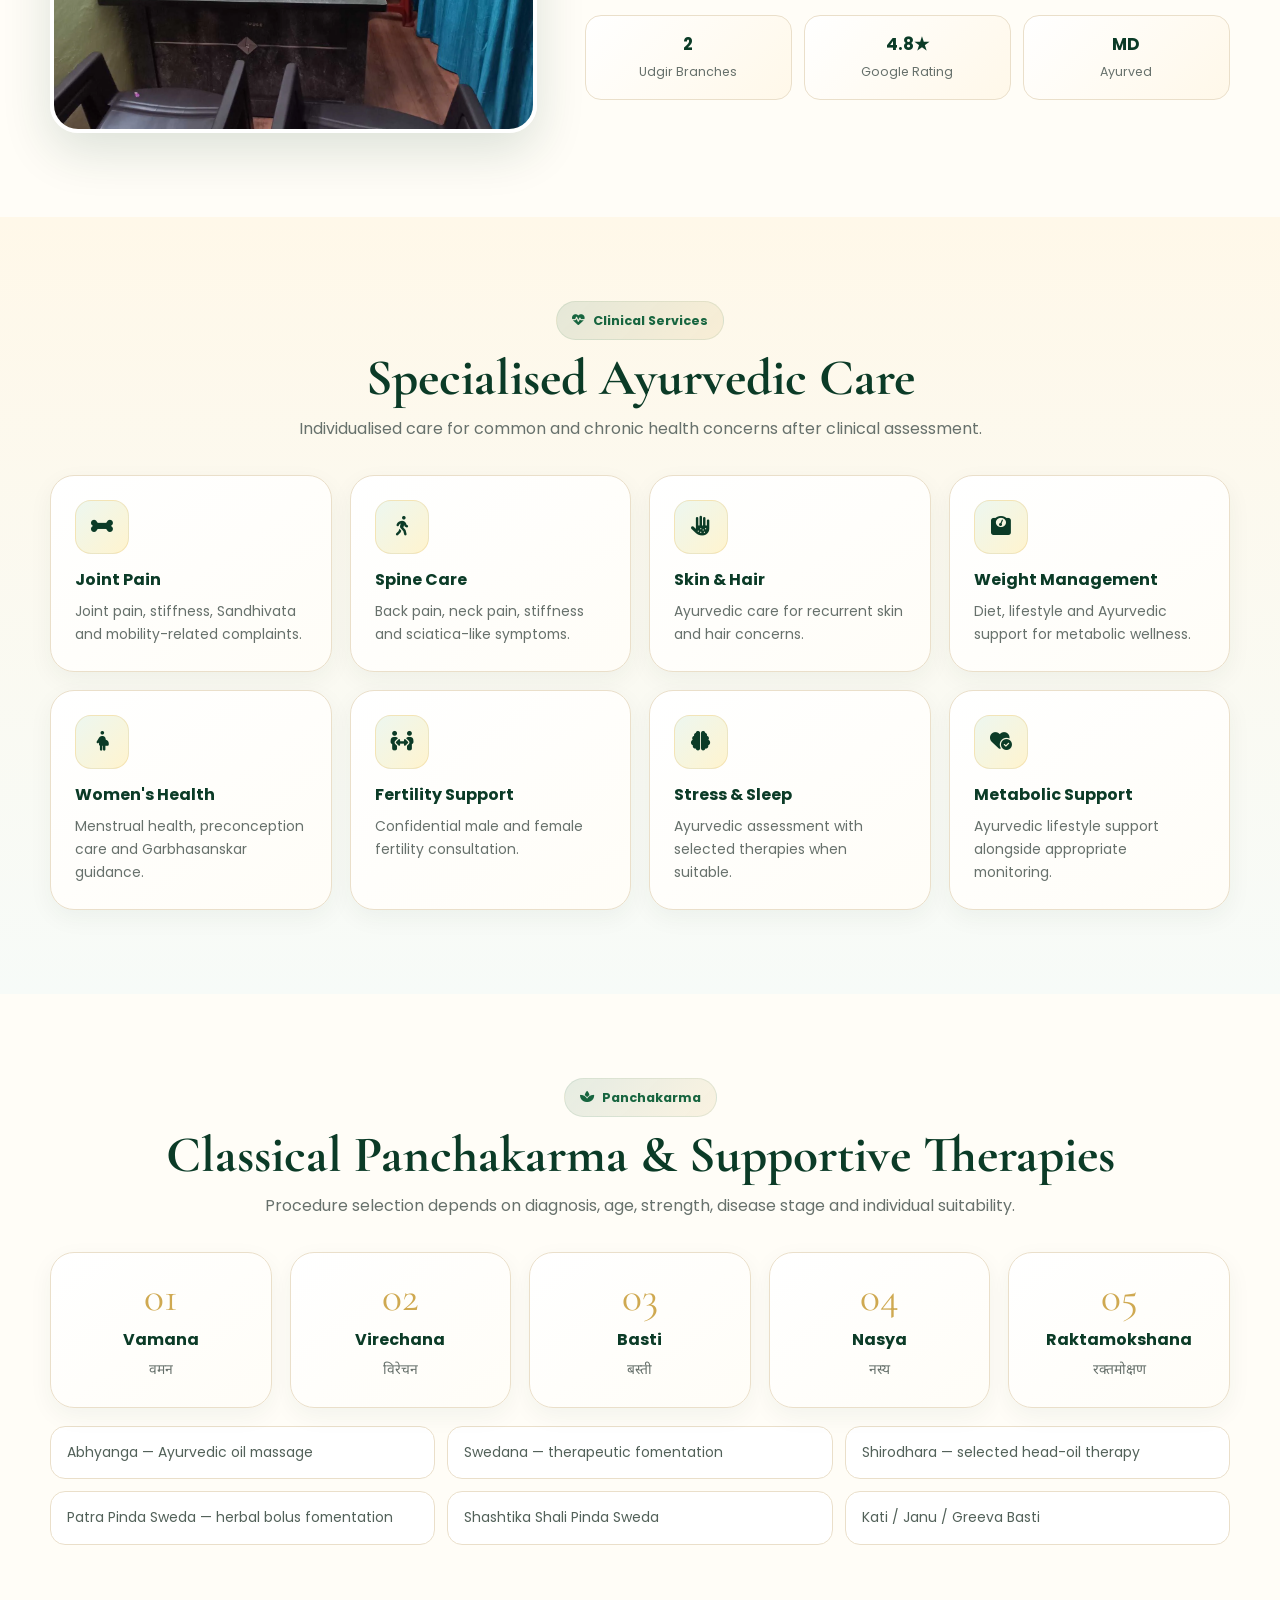
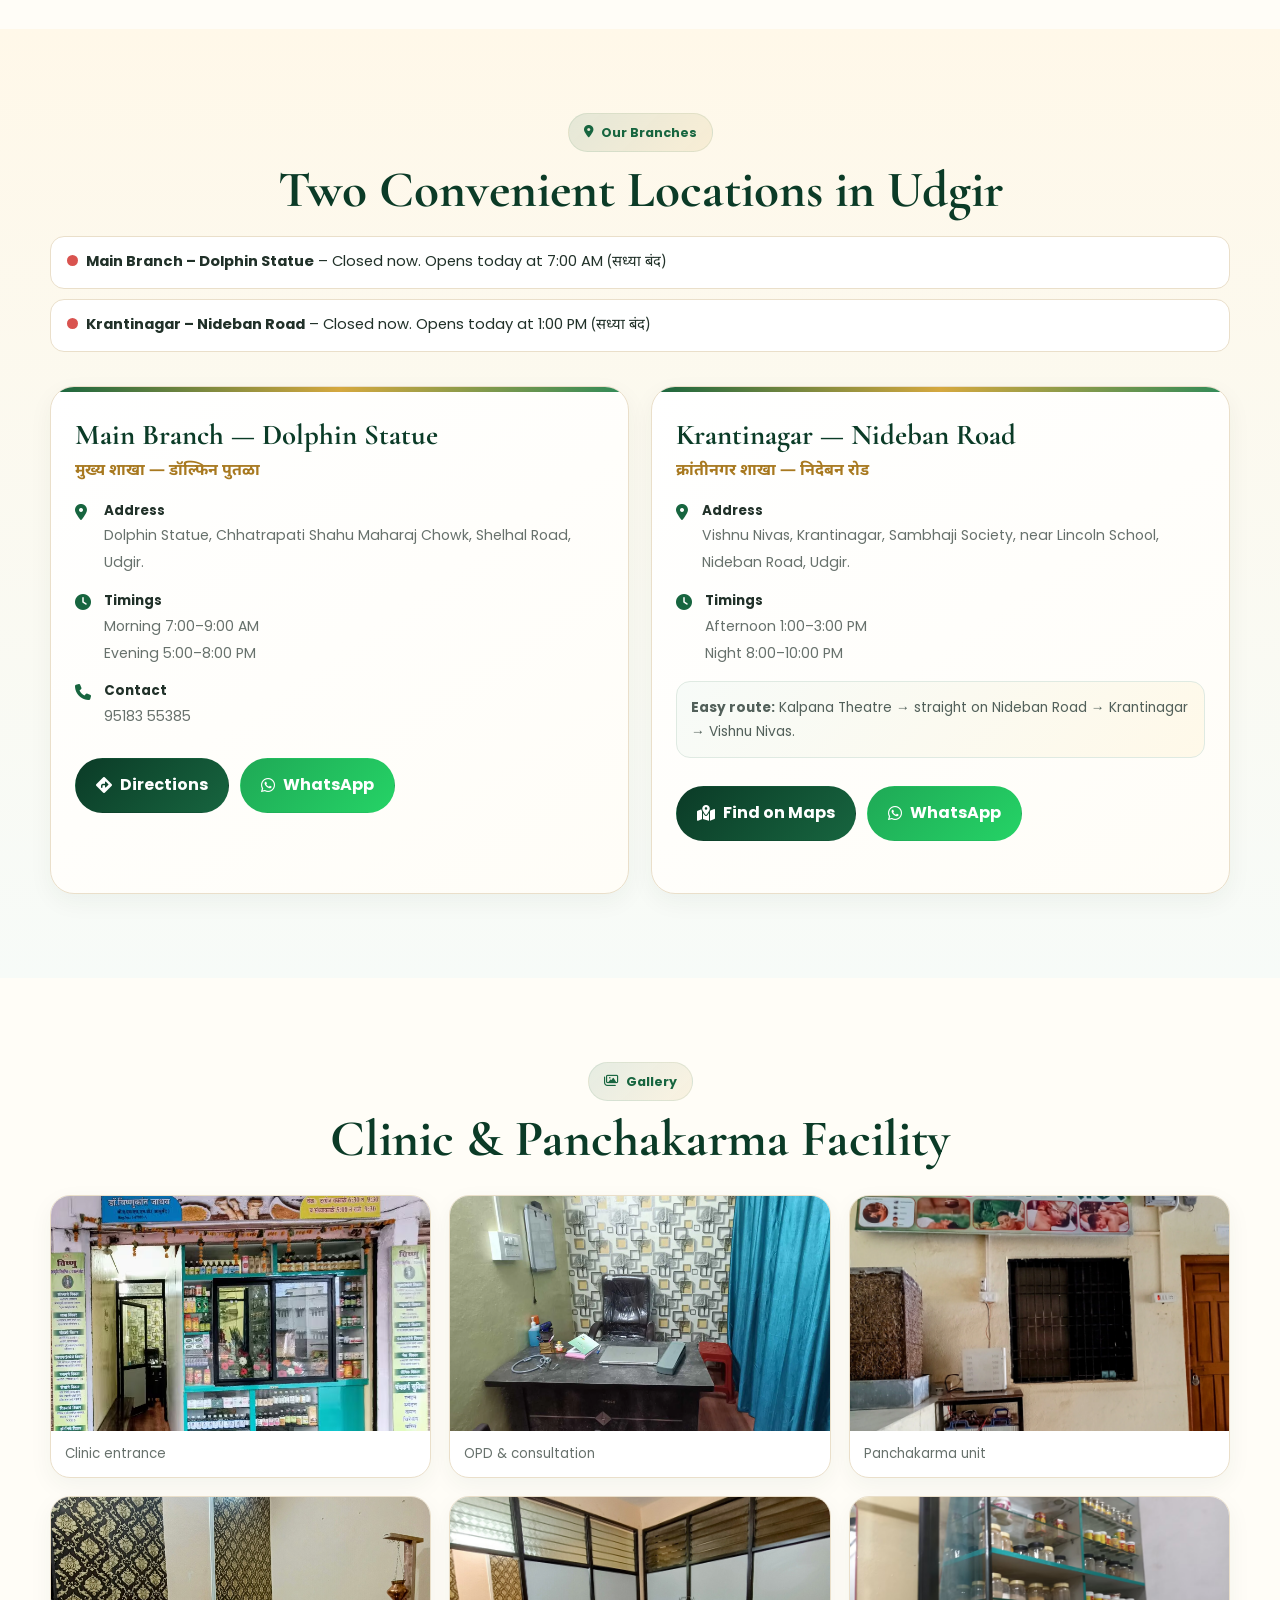
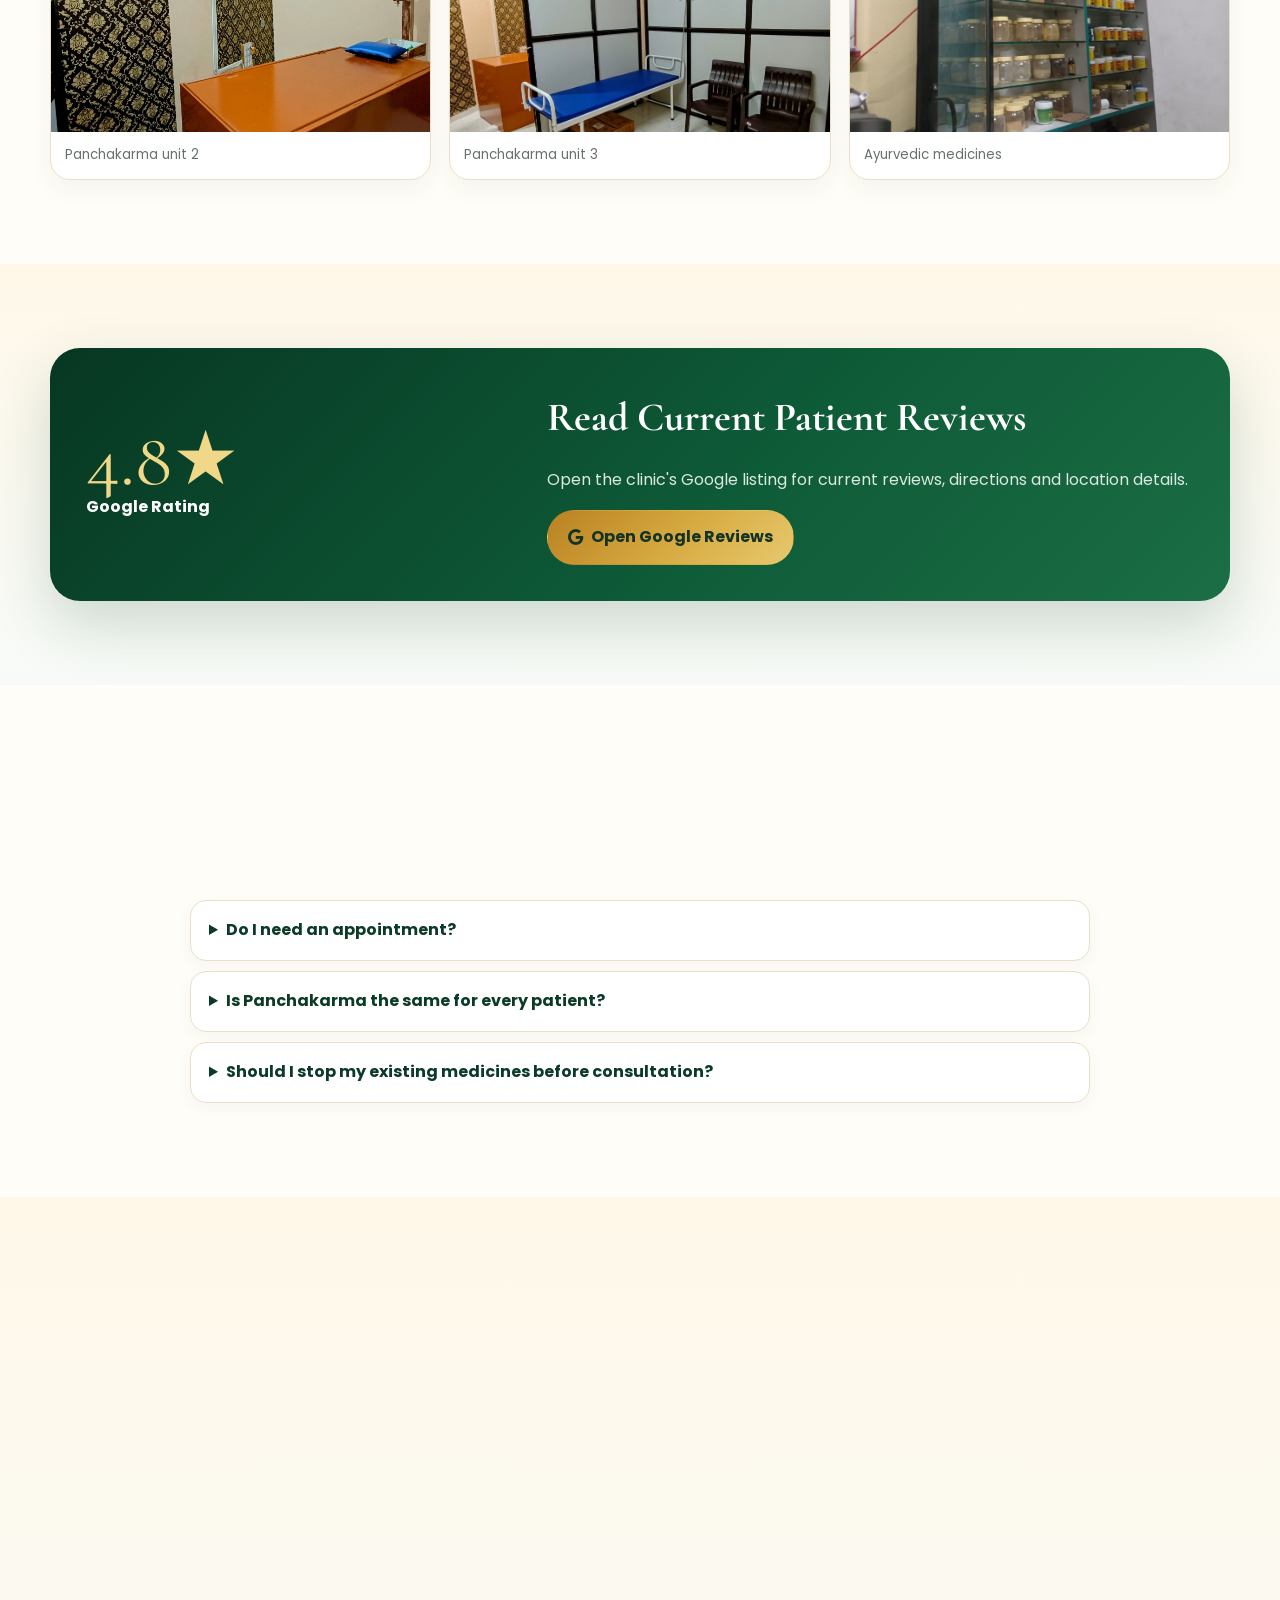
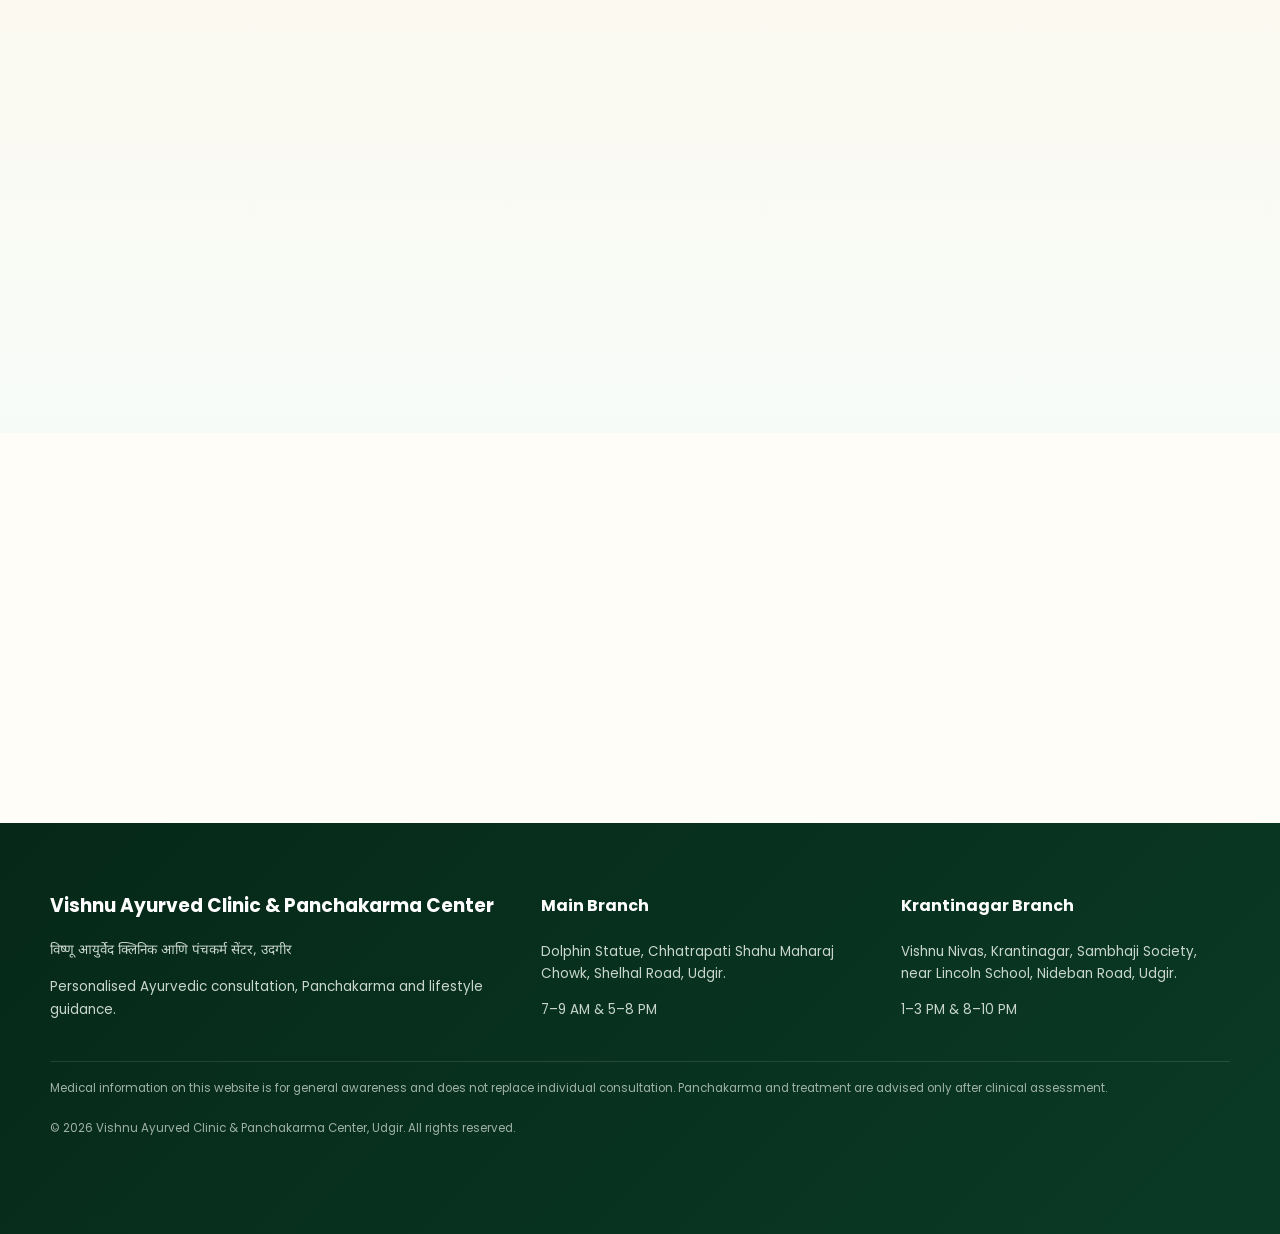
==== commit 47f9284a: "Implement seasonal banner and live status feature Added new features including a seasonal banner and" ====
--- a/index.html
+++ b/index.html
@@ -30,6 +30,7 @@
 @media(max-width:640px){.topbrand img{max-height:115px}.brand strong{font-size:1.05rem}.brand small{font-size:.66rem}.lang{display:none}.hero{padding:52px 0 45px}.hero h1{font-size:3.1rem}.doctor-frame img{height:440px}.doctor-badge{left:18px;right:18px;bottom:18px}.float-badge{display:none}.strip-grid,.cards,.pk,.branches,.gallery,.fields,.footer-grid,.support-grid,.stat-row{grid-template-columns:1fr}.strip-item{border-right:0;border-bottom:1px solid rgba(255,255,255,.12)}.section{padding:64px 0}.wa-float{display:none}.mobile-bar{display:grid;grid-template-columns:repeat(3,1fr);position:fixed;left:0;right:0;bottom:0;z-index:1300;background:#fff;border-top:1px solid #dce4df;box-shadow:0 -10px 28px rgba(0,0,0,.08)}.mobile-bar a{padding:10px 5px;text-align:center;font-size:.72rem;font-weight:700;color:var(--g)}.mobile-bar a:nth-child(2){background:#22b85b;color:#fff}.mobile-bar i{display:block;font-size:1.05rem}.footer{padding-bottom:105px}}
 </style>
 </head>
+
 <body>
 <div class="topline"></div>
 <div class="topbrand"><div class="container"><img src="images/vishnu-ayurved-header.jpg" alt="Vishnu Ayurved Clinic Udgir branded header"></div></div>
@@ -78,4 +79,95 @@
 const io=new IntersectionObserver(entries=>entries.forEach(e=>{if(e.isIntersecting)e.target.classList.add('show')}),{threshold:.12});document.querySelectorAll('.reveal').forEach(el=>io.observe(el));
 document.getElementById('appointmentForm').addEventListener('submit',function(e){e.preventDefault();const v=id=>document.getElementById(id).value.trim();const lines=['Namaskar Doctor, I would like to request an appointment.','','Patient: '+v('name'),'Mobile: '+v('phone'),v('age')?'Age: '+v('age'):'','Branch: '+v('branch'),v('date')?'Preferred date: '+v('date'):'',v('time')?'Preferred time: '+v('time'):'',v('concern')?'Main concern: '+v('concern'):'',v('message')?'Additional details: '+v('message'):'','','Please confirm the appointment. Thank you.'].filter(Boolean);window.open('https://wa.me/919518355385?text='+encodeURIComponent(lines.join('\n')),'_blank')});
 </script>
-</body></html>+<!-- ===== NEW FEATURES START ===== -->
+<style>
+.ritu{margin:26px auto;padding:22px 24px;border-radius:22px;background:linear-gradient(135deg,#0b3b27,#17653f);color:#fff;border:1px solid rgba(241,216,137,.4)}
+.ritu h3{margin:0 0 6px;font-family:'Cormorant Garamond',serif;font-size:1.7rem;color:#f1d889}
+.ritu p{margin:4px 0;font-size:.92rem}
+.live-status{display:grid;gap:10px;margin:20px 0}
+.ls{padding:12px 16px;border-radius:14px;background:#fff;border:1px solid #eadfca;font-size:.92rem}
+.ls .dot{display:inline-block;width:11px;height:11px;border-radius:50%;margin-right:8px}
+.ls.open .dot{background:#22b35e;box-shadow:0 0 0 4px rgba(34,179,94,.2)}
+.ls.closed .dot{background:#d9534f}
+</style>
+
+<script type="application/ld+json">
+{
+  "@context": "https://schema.org",
+  "@type": "MedicalClinic",
+  "name": "Vishnu Ayurved Clinic & Panchakarma Center",
+  "medicalSpecialty": "Ayurveda",
+  "telephone": "+91-9518355385",
+  "address": {
+    "@type": "PostalAddress",
+    "streetAddress": "Dolphin Statue, Chhatrapati Shahu Maharaj Chowk, Shelhal Road",
+    "addressLocality": "Udgir",
+    "addressRegion": "Maharashtra",
+    "addressCountry": "IN"
+  },
+  "url": "https://drvishnukantdamchu-dotcom.github.io/Vishnu-Ayurved-Clinic-Udgir/"
+}
+</script>
+
+<script>
+(function(){
+  function nowIST(){ return new Date(new Date().toLocaleString("en-US",{timeZone:"Asia/Kolkata"})); }
+
+  /* ---------- 1. RITU BANNER ---------- */
+  var ritus = [
+    {s:115,  en:"Shishira Ritu", mr:"शिशिर ऋतू", tip:"Warm, unctuous, freshly cooked food; Abhyanga and mild exercise are beneficial.", tipMr:"उष्ण, स्निग्ध, ताजे अन्न; अभ्यंग व व्यायाम हितकर."},
+    {s:315,  en:"Vasanta Ritu",  mr:"वसंत ऋतू",  tip:"Light, dry food; avoid heavy, sweet food and day sleep.", tipMr:"हलका, रूक्ष आहार; दिवसा झोप टाळा."},
+    {s:515,  en:"Grishma Ritu",  mr:"ग्रीष्म ऋतू", tip:"Cooling, liquid, sweet diet; avoid strong sun and heavy exercise.", tipMr:"शीत, द्रव, मधुर आहार; कडक ऊन टाळा."},
+    {s:715,  en:"Varsha Ritu",   mr:"वर्षा ऋतू",  tip:"Boiled water and light, easily digestible food.", tipMr:"उकळलेले पाणी व पचायला हलके अन्न."},
+    {s:915,  en:"Sharad Ritu",   mr:"शरद ऋतू",   tip:"Madhura, tikta, kashaya rasa; avoid curd, excess spicy food and sun.", tipMr:"मधुर, तिक्त, कषाय रस; दही, तिखट व ऊन टाळा."},
+    {s:1115, en:"Hemanta Ritu",  mr:"हेमंत ऋतू",  tip:"Nourishing, unctuous food; Abhyanga and exercise; do not skip meals.", tipMr:"पौष्टिक, स्निग्ध आहार; अभ्यंग व व्यायाम."}
+  ];
+  var d = nowIST(), today = (d.getMonth()+1)*100 + d.getDate();
+  var cur = ritus[5];
+  ritus.forEach(function(r){ if (today >= r.s) cur = r; });
+
+  var banner = document.createElement("div");
+  banner.className = "container";
+  banner.innerHTML = '<div class="ritu"><h3>Current Season: ' + cur.en + ' | <span class="mr">' + cur.mr + '</span></h3>' +
+    '<p>' + cur.tip + '</p><p class="mr">' + cur.tipMr + '</p>' +
+    '<p style="opacity:.75;font-size:.8rem">General seasonal guidance. Personal advice only after consultation.</p></div>';
+  var doctor = document.getElementById("doctor");
+  if (doctor) doctor.parentNode.insertBefore(banner, doctor);
+
+  /* ---------- 2. LIVE OPEN / CLOSED STATUS ---------- */
+  var branches = [
+    {name:"Main Branch – Dolphin Statue", slots:[[7,0,9,0],[17,0,20,0]]},
+    {name:"Krantinagar – Nideban Road",  slots:[[13,0,15,0],[20,0,22,0]]}
+  ];
+  function fmt(h,m){ return (h%12||12) + ":" + String(m).padStart(2,"0") + (h>=12?" PM":" AM"); }
+
+  var box = document.createElement("div");
+  box.className = "live-status";
+  var branchCards = document.querySelector(".branches");
+  if (branchCards) branchCards.parentNode.insertBefore(box, branchCards);
+
+  function showStatus(){
+    var t = nowIST(), mins = t.getHours()*60 + t.getMinutes(), html = "";
+    branches.forEach(function(b){
+      var open = null, next = null;
+      b.slots.forEach(function(s){
+        var st = s[0]*60+s[1], en = s[2]*60+s[3];
+        if (mins >= st && mins < en) open = s;
+        else if (mins < st && !next) next = s;
+      });
+      if (open) {
+        html += '<div class="ls open"><span class="dot"></span><b>' + b.name + '</b> – Open now till ' + fmt(open[2],open[3]) + ' <span class="mr">(आता सुरू आहे)</span></div>';
+      } else {
+        var n = next || b.slots[0];
+        html += '<div class="ls closed"><span class="dot"></span><b>' + b.name + '</b> – Closed now. Opens ' + (next ? "today" : "tomorrow") + ' at ' + fmt(n[0],n[1]) + ' <span class="mr">(सध्या बंद)</span></div>';
+      }
+    });
+    box.innerHTML = html;
+  }
+  showStatus();
+  setInterval(showStatus, 60000);
+})();
+</script>
+<!-- ===== NEW FEATURES END ===== -->
+
+</body></html>
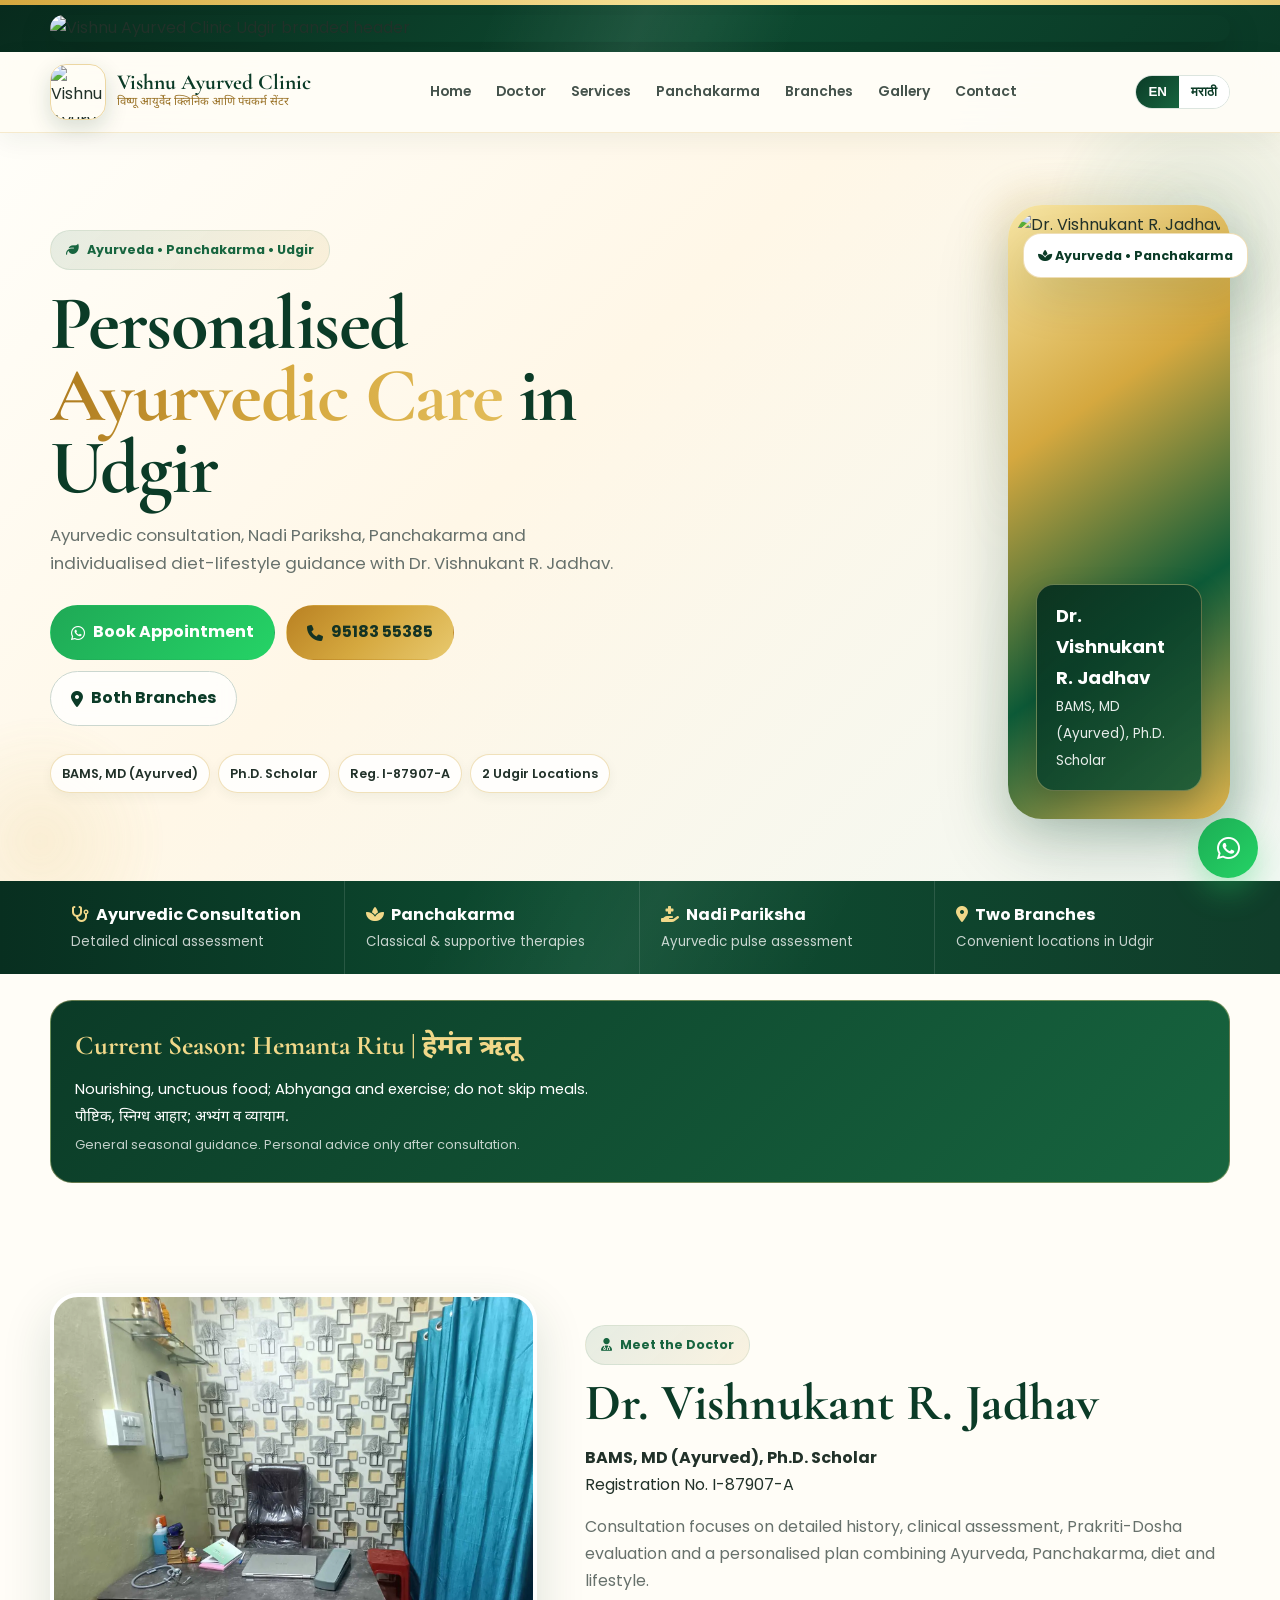
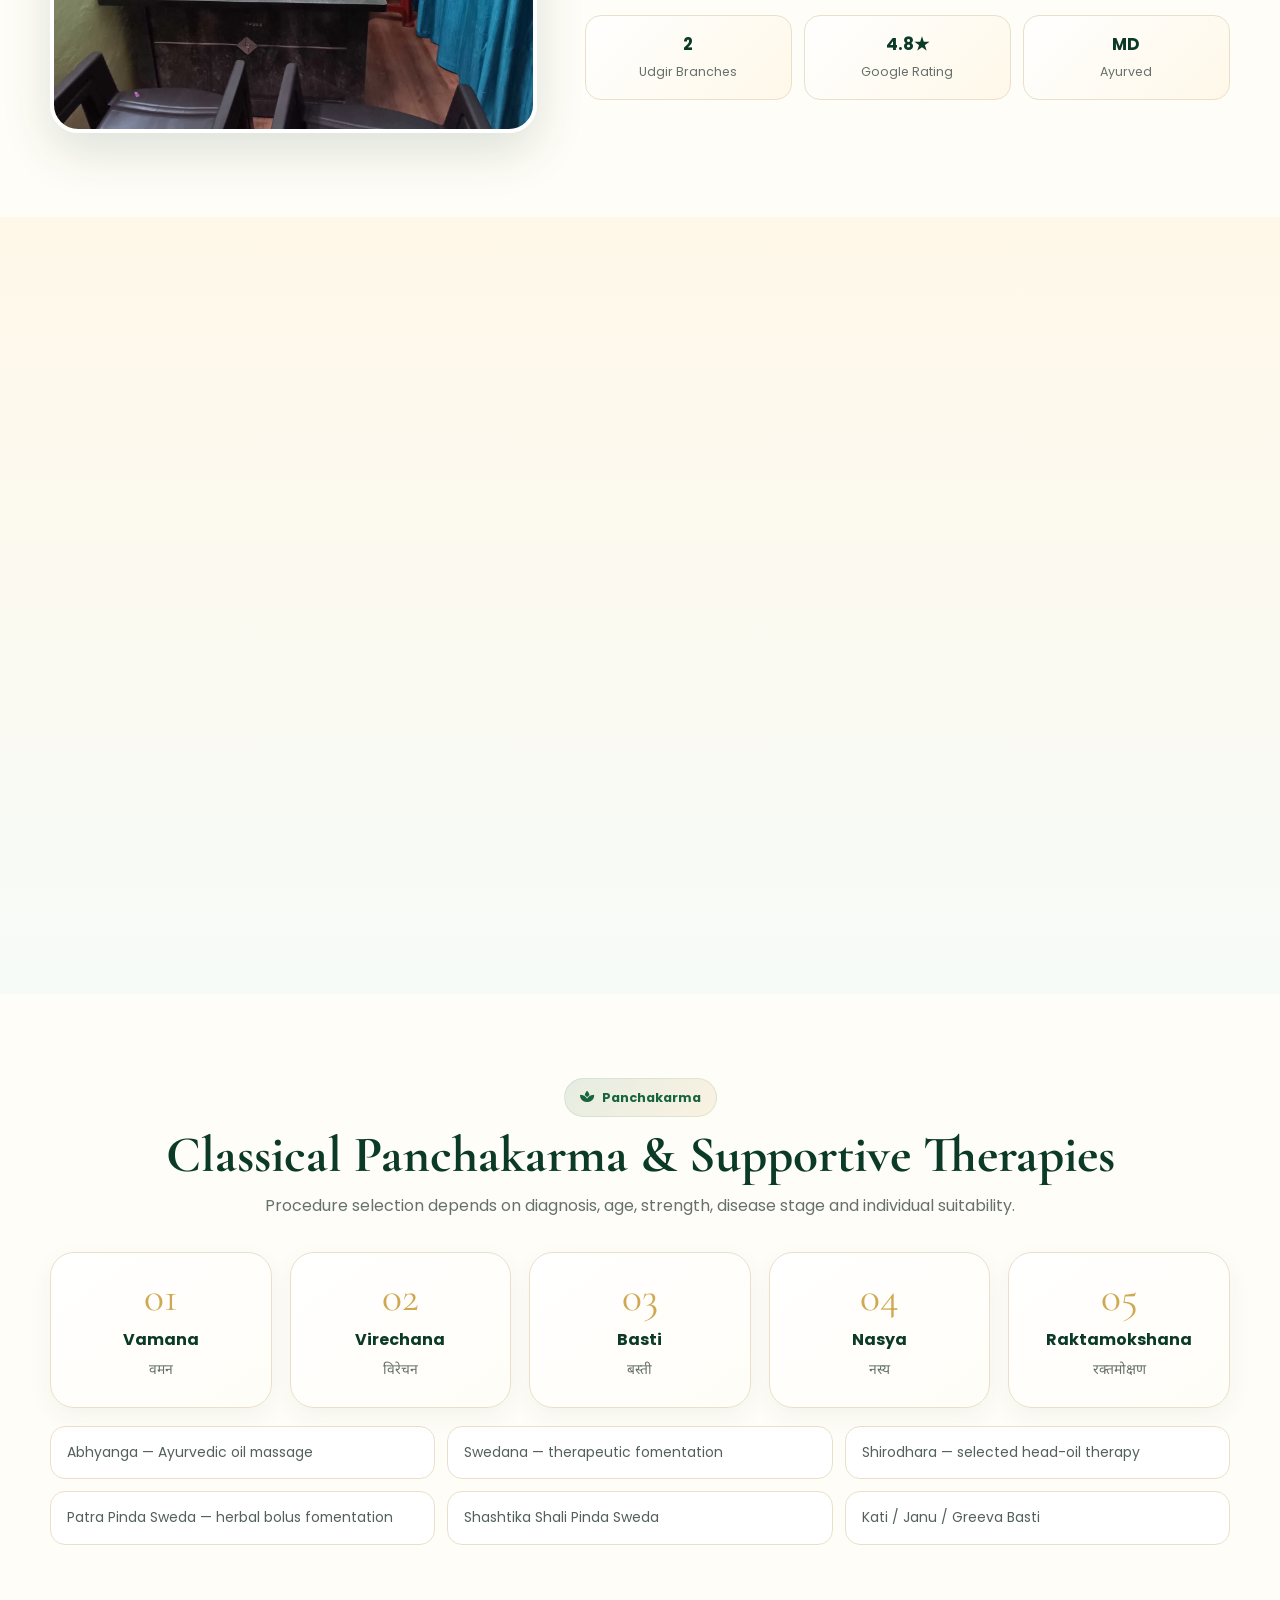
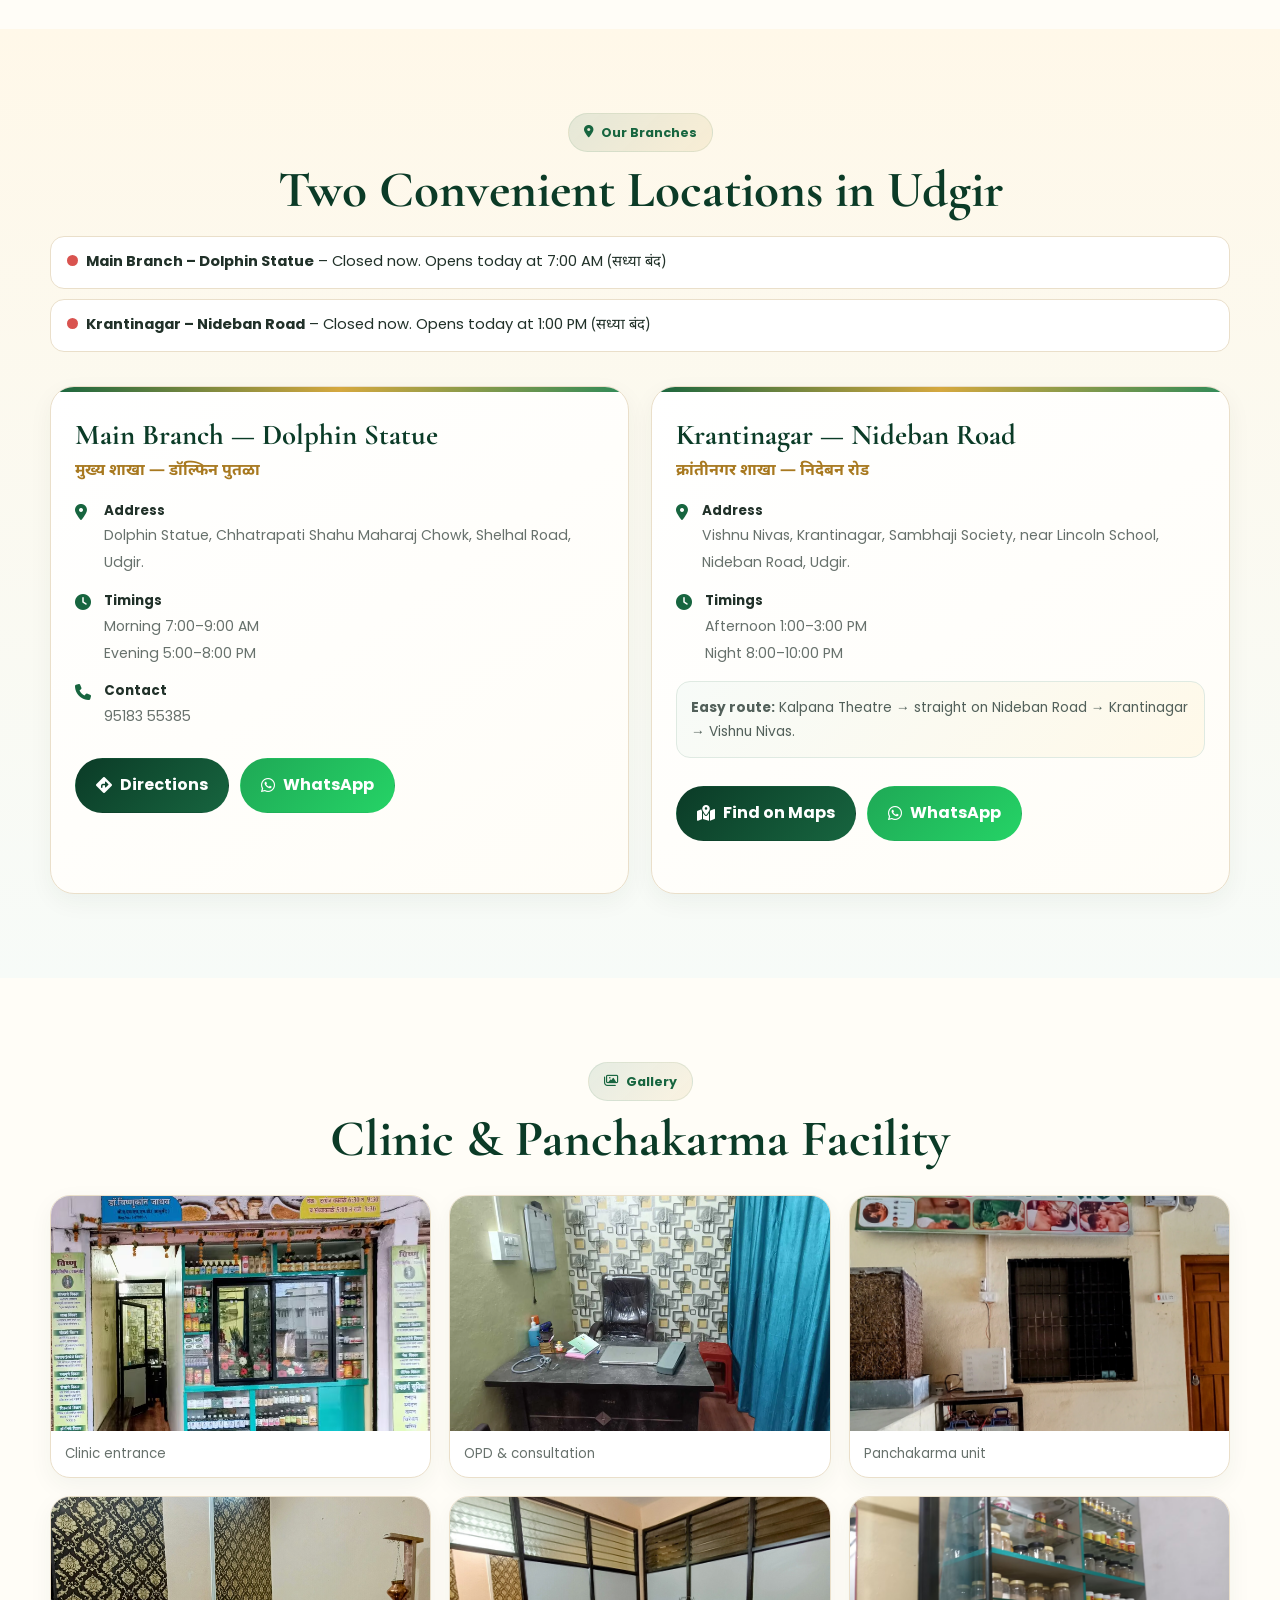
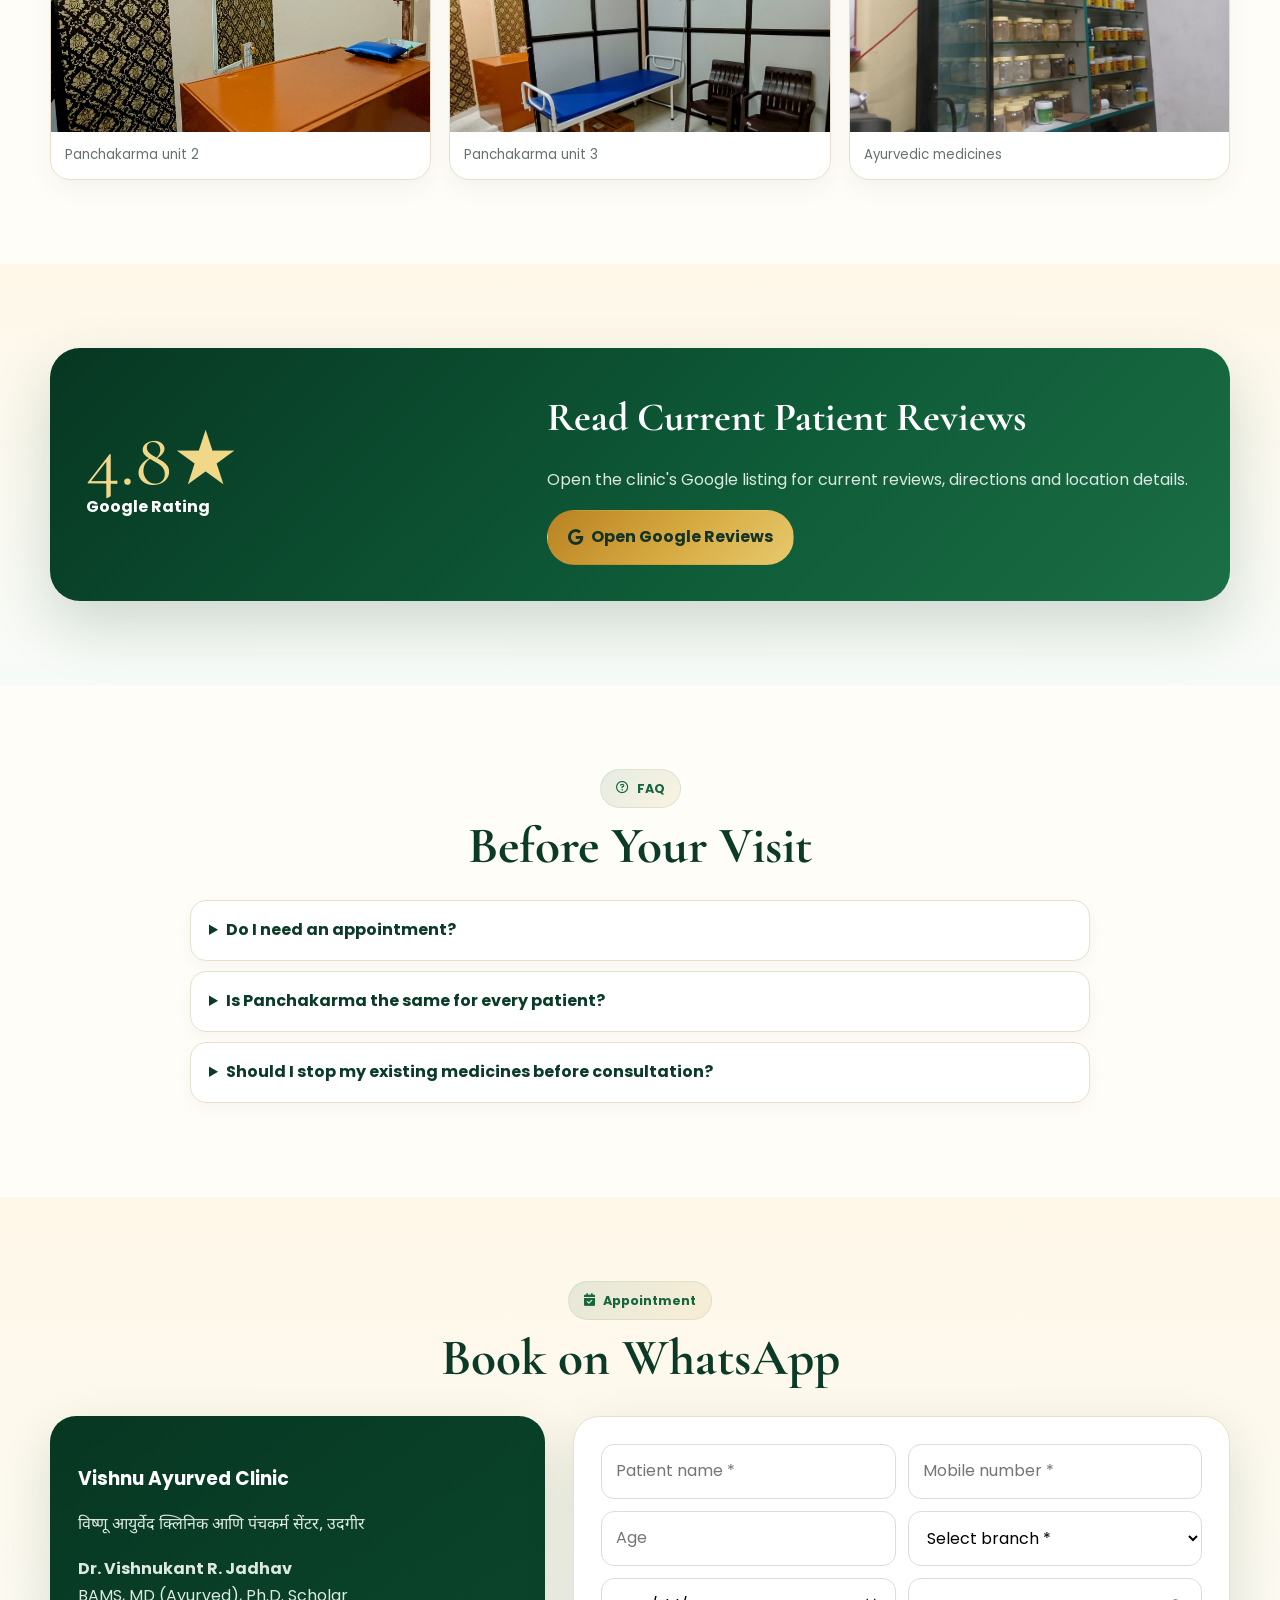
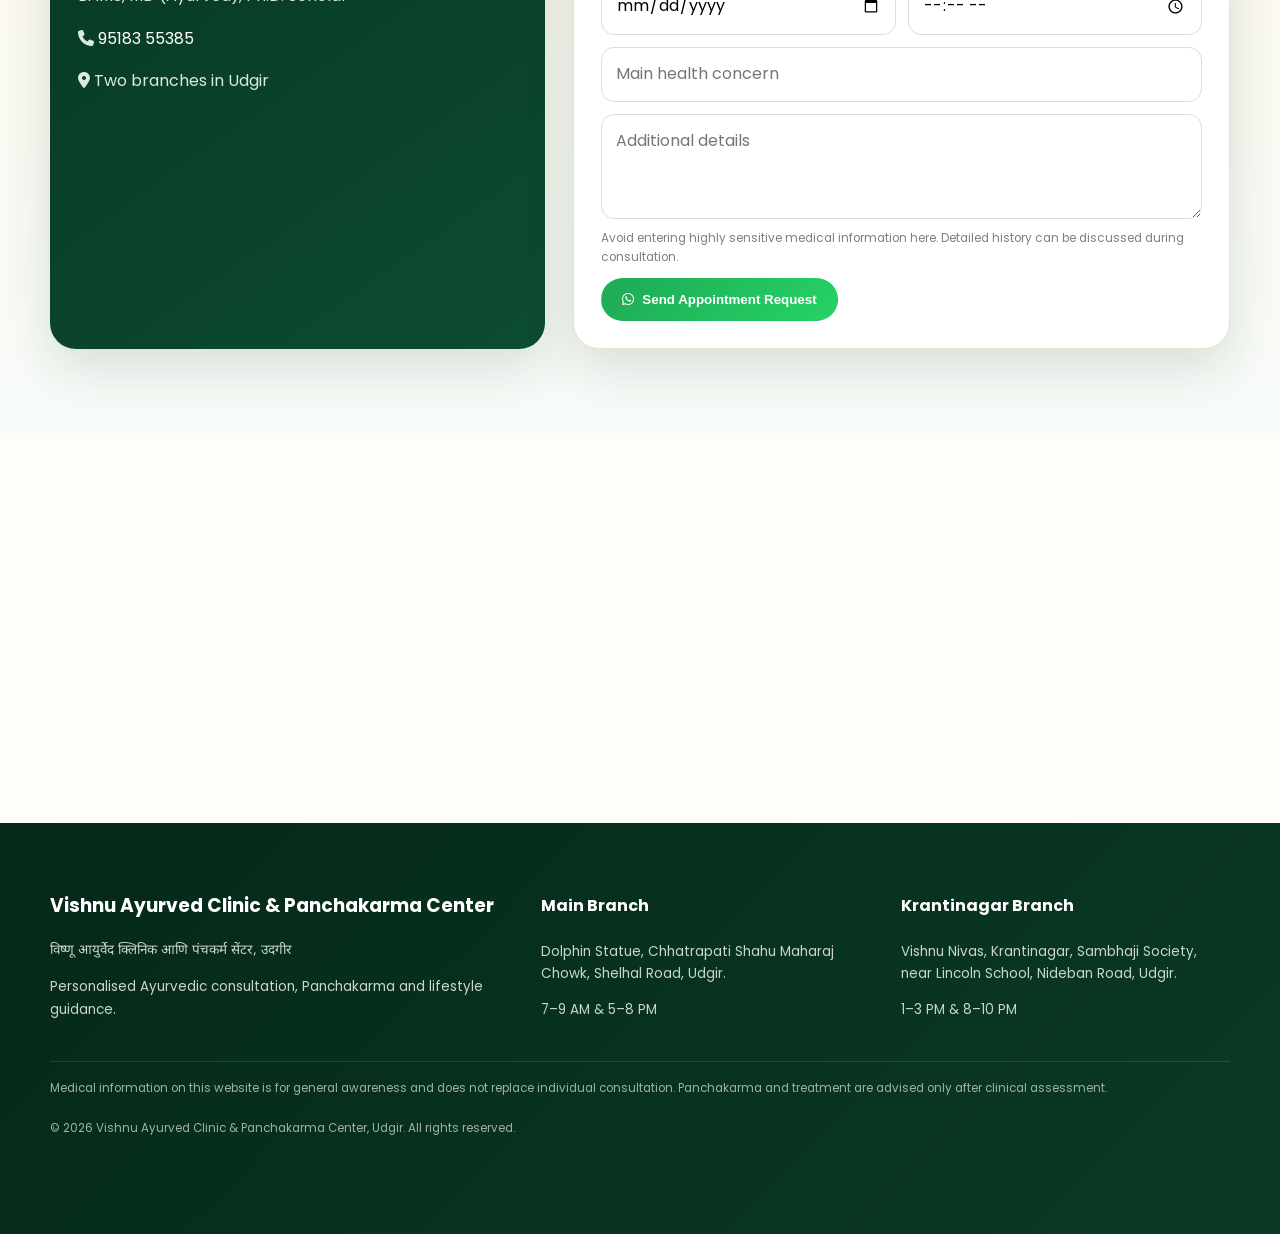
==== commit 52611bd5: "Implement new features and styles in index.html Added new features including styles and functionalit" ====
--- a/index.html
+++ b/index.html
@@ -79,6 +79,8 @@
 const io=new IntersectionObserver(entries=>entries.forEach(e=>{if(e.isIntersecting)e.target.classList.add('show')}),{threshold:.12});document.querySelectorAll('.reveal').forEach(el=>io.observe(el));
 document.getElementById('appointmentForm').addEventListener('submit',function(e){e.preventDefault();const v=id=>document.getElementById(id).value.trim();const lines=['Namaskar Doctor, I would like to request an appointment.','','Patient: '+v('name'),'Mobile: '+v('phone'),v('age')?'Age: '+v('age'):'','Branch: '+v('branch'),v('date')?'Preferred date: '+v('date'):'',v('time')?'Preferred time: '+v('time'):'',v('concern')?'Main concern: '+v('concern'):'',v('message')?'Additional details: '+v('message'):'','','Please confirm the appointment. Thank you.'].filter(Boolean);window.open('https://wa.me/919518355385?text='+encodeURIComponent(lines.join('\n')),'_blank')});
 </script>
+
+</body>
 <!-- ===== NEW FEATURES START ===== -->
 <style>
 .ritu{margin:26px auto;padding:22px 24px;border-radius:22px;background:linear-gradient(135deg,#0b3b27,#17653f);color:#fff;border:1px solid rgba(241,216,137,.4)}
@@ -169,5 +171,4 @@
 })();
 </script>
 <!-- ===== NEW FEATURES END ===== -->
-
-</body></html>
+</html>
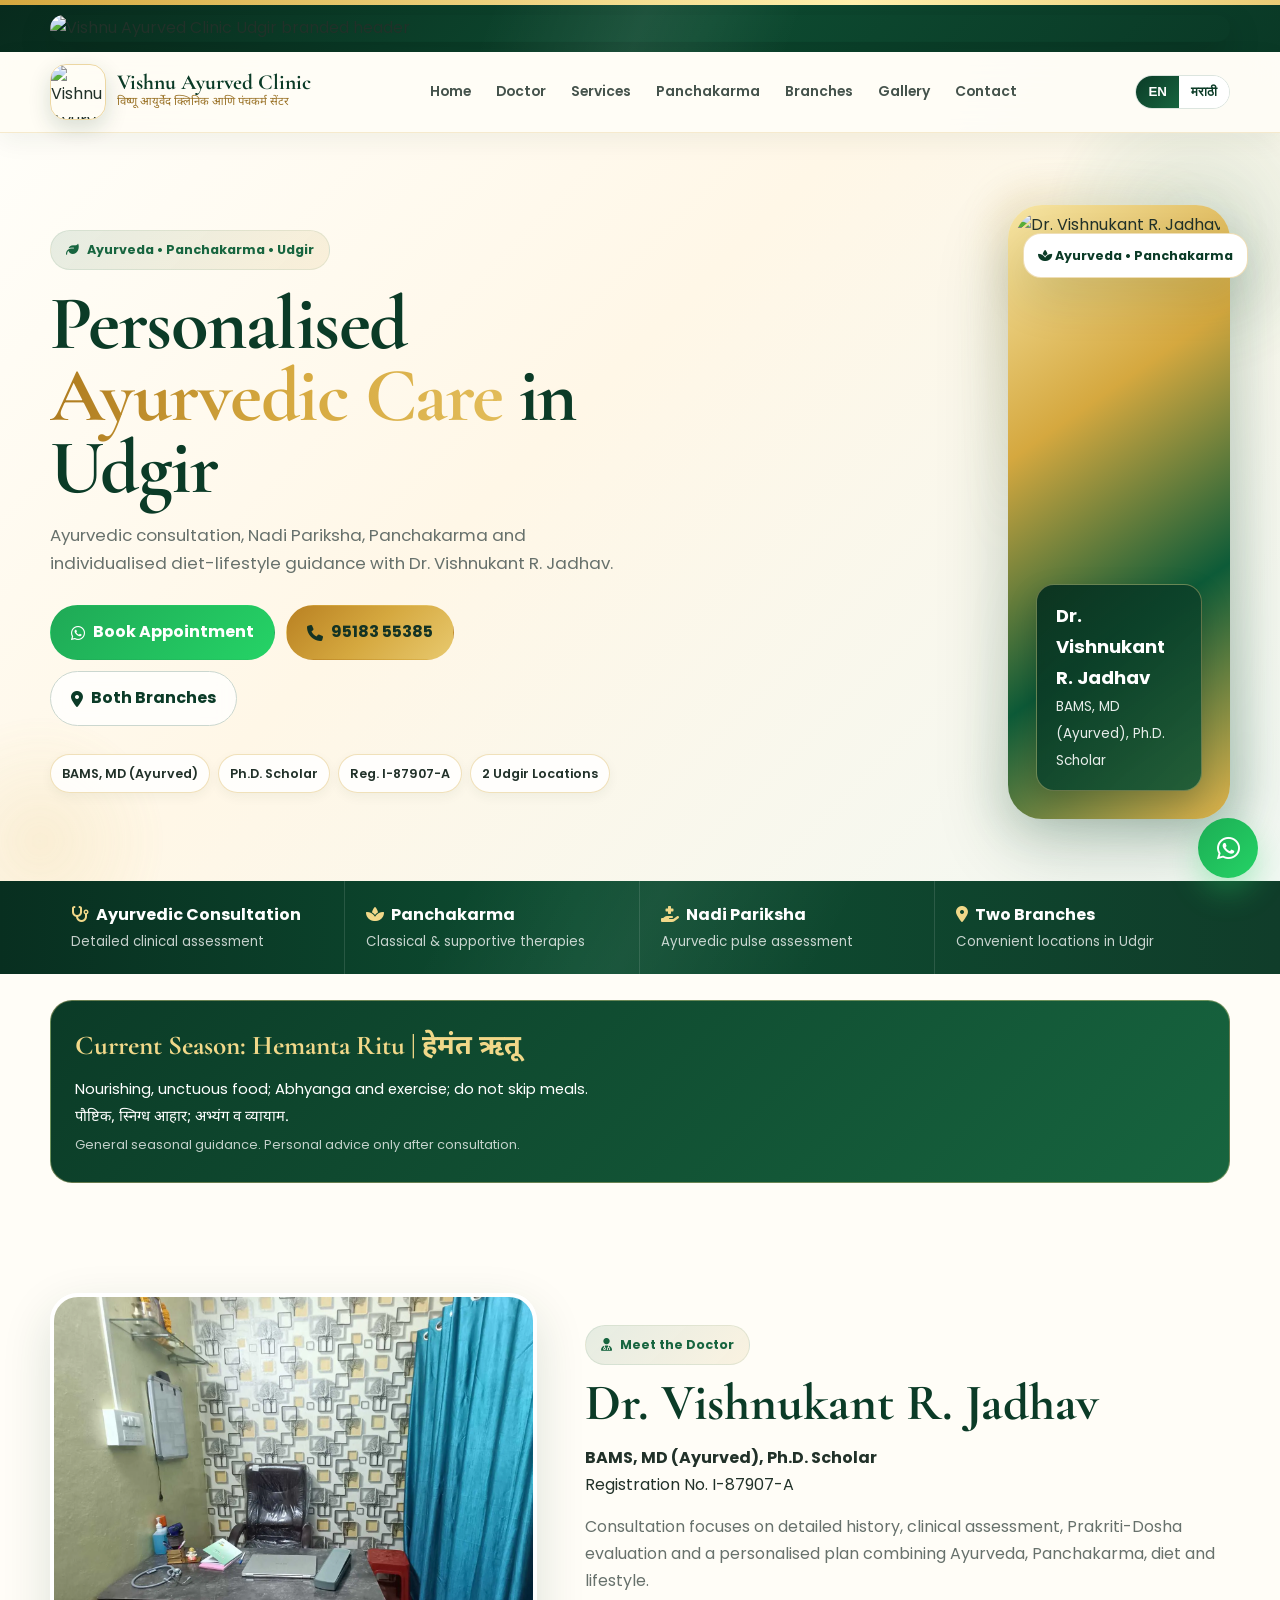
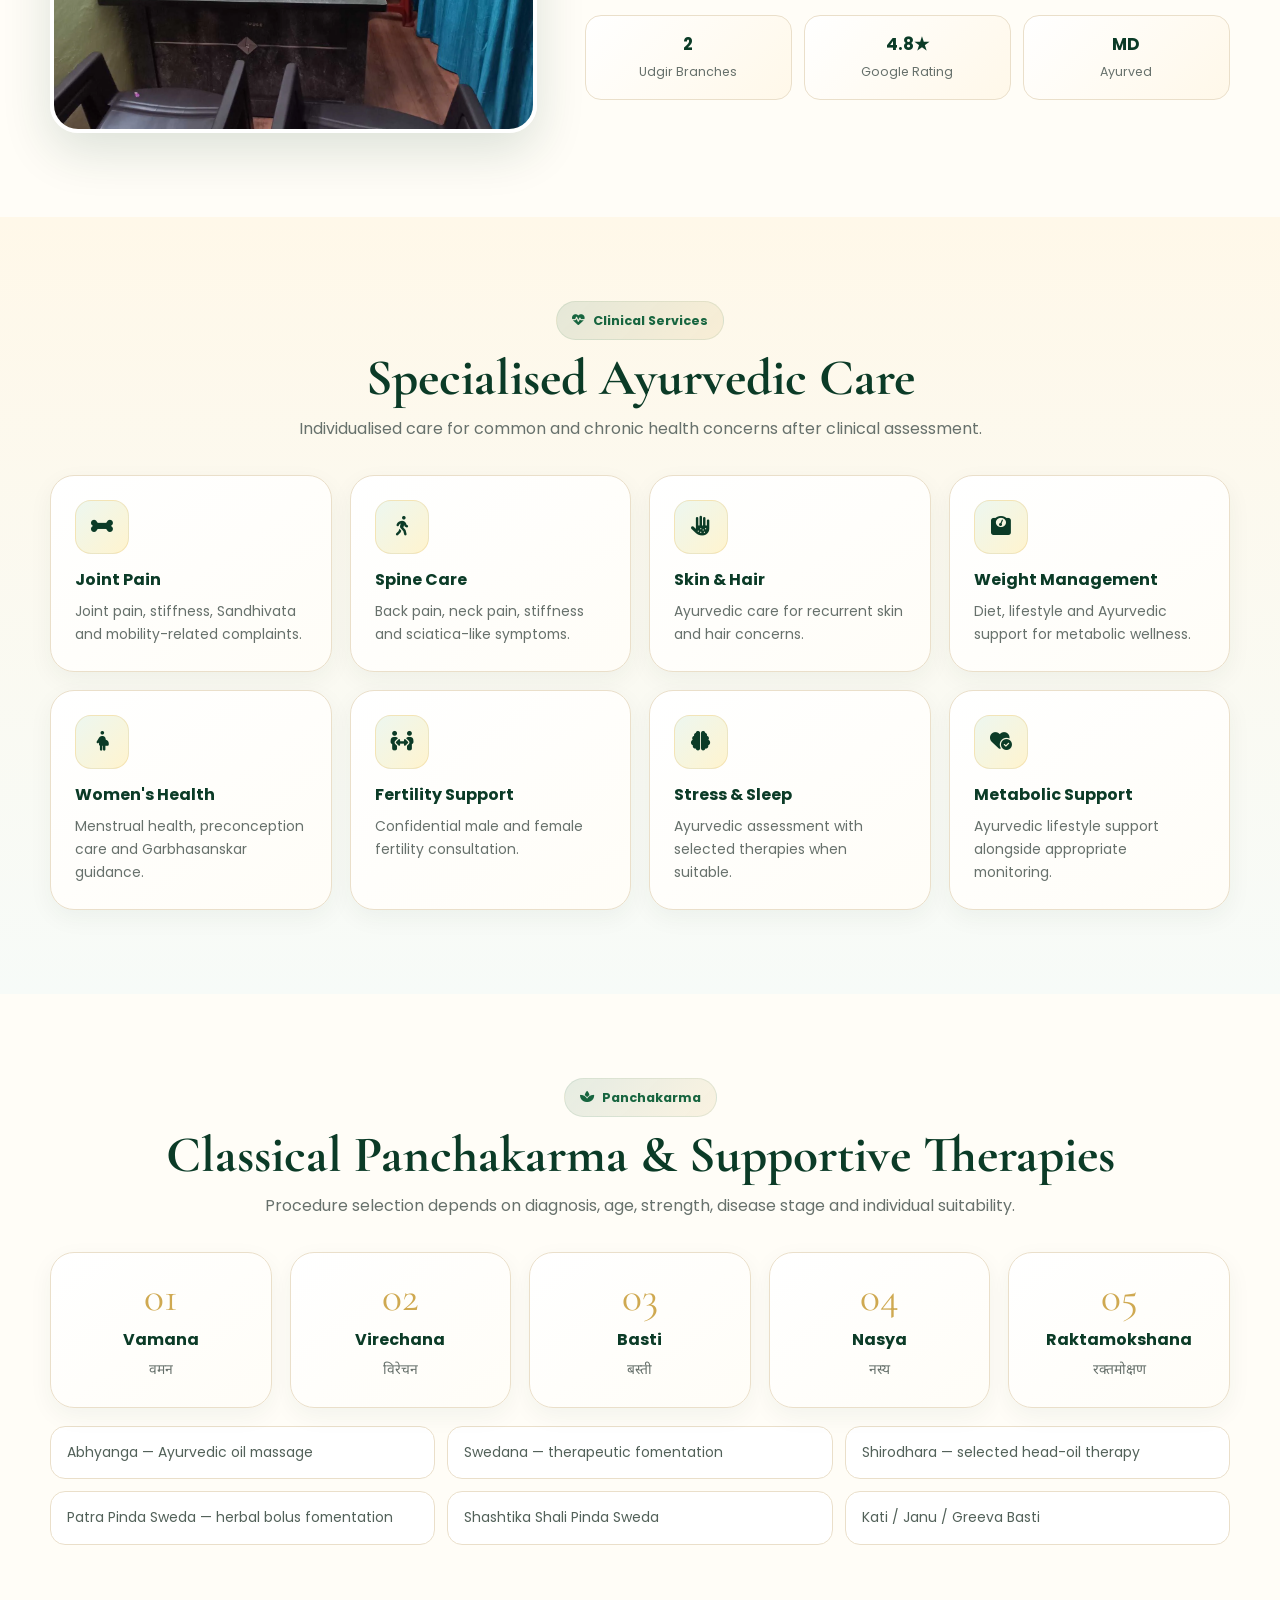
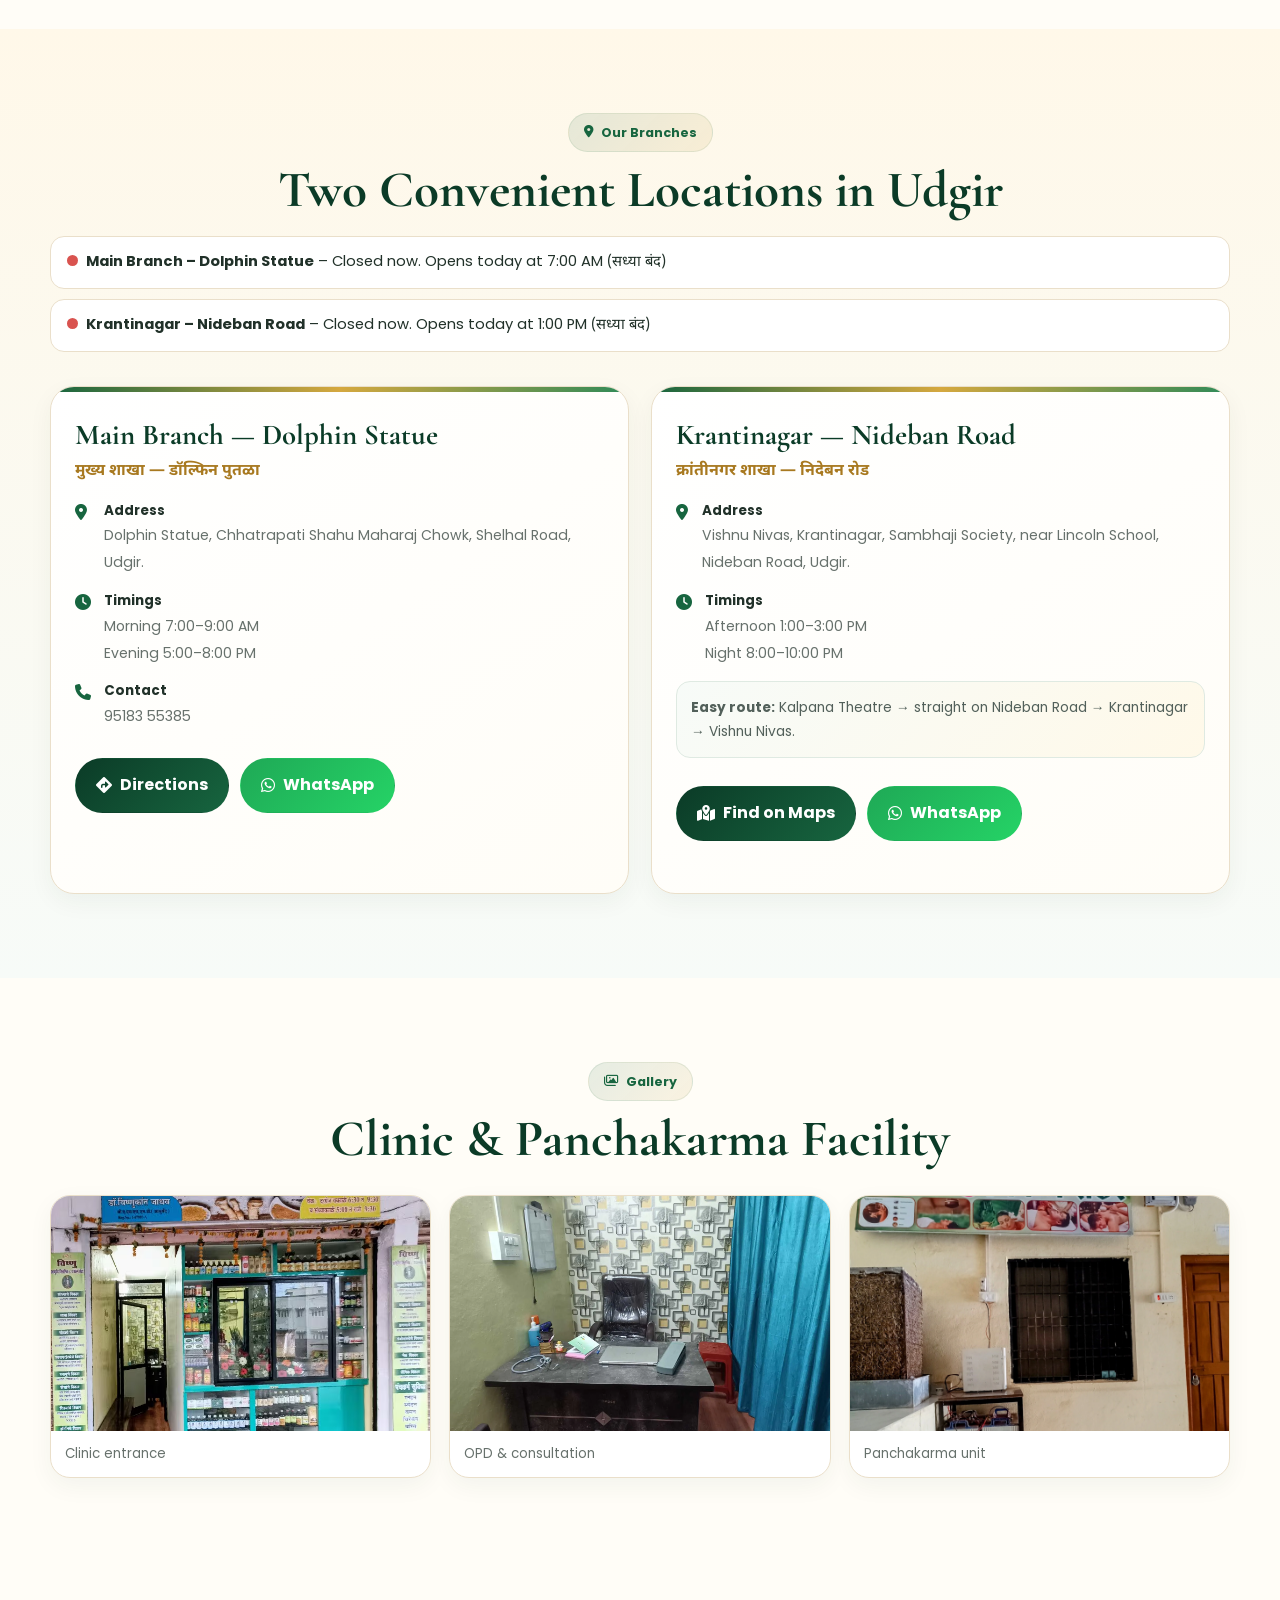
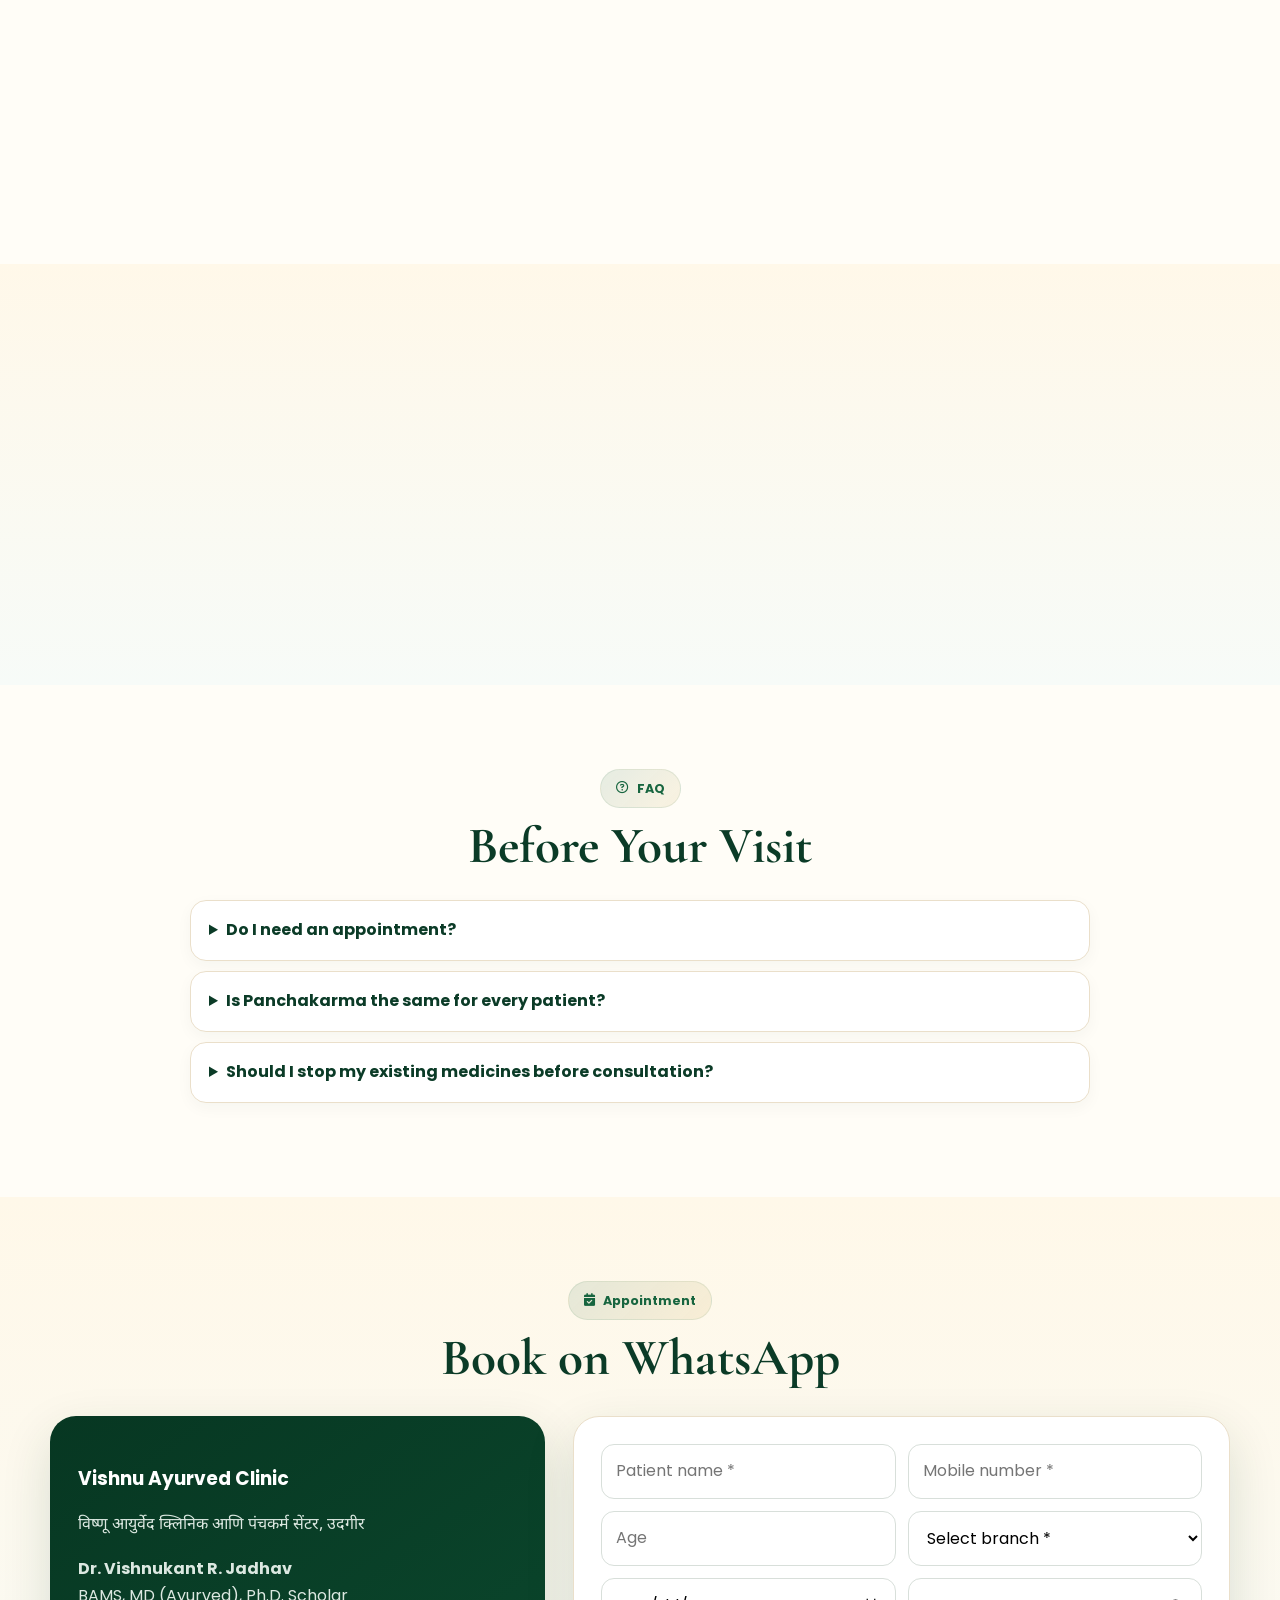
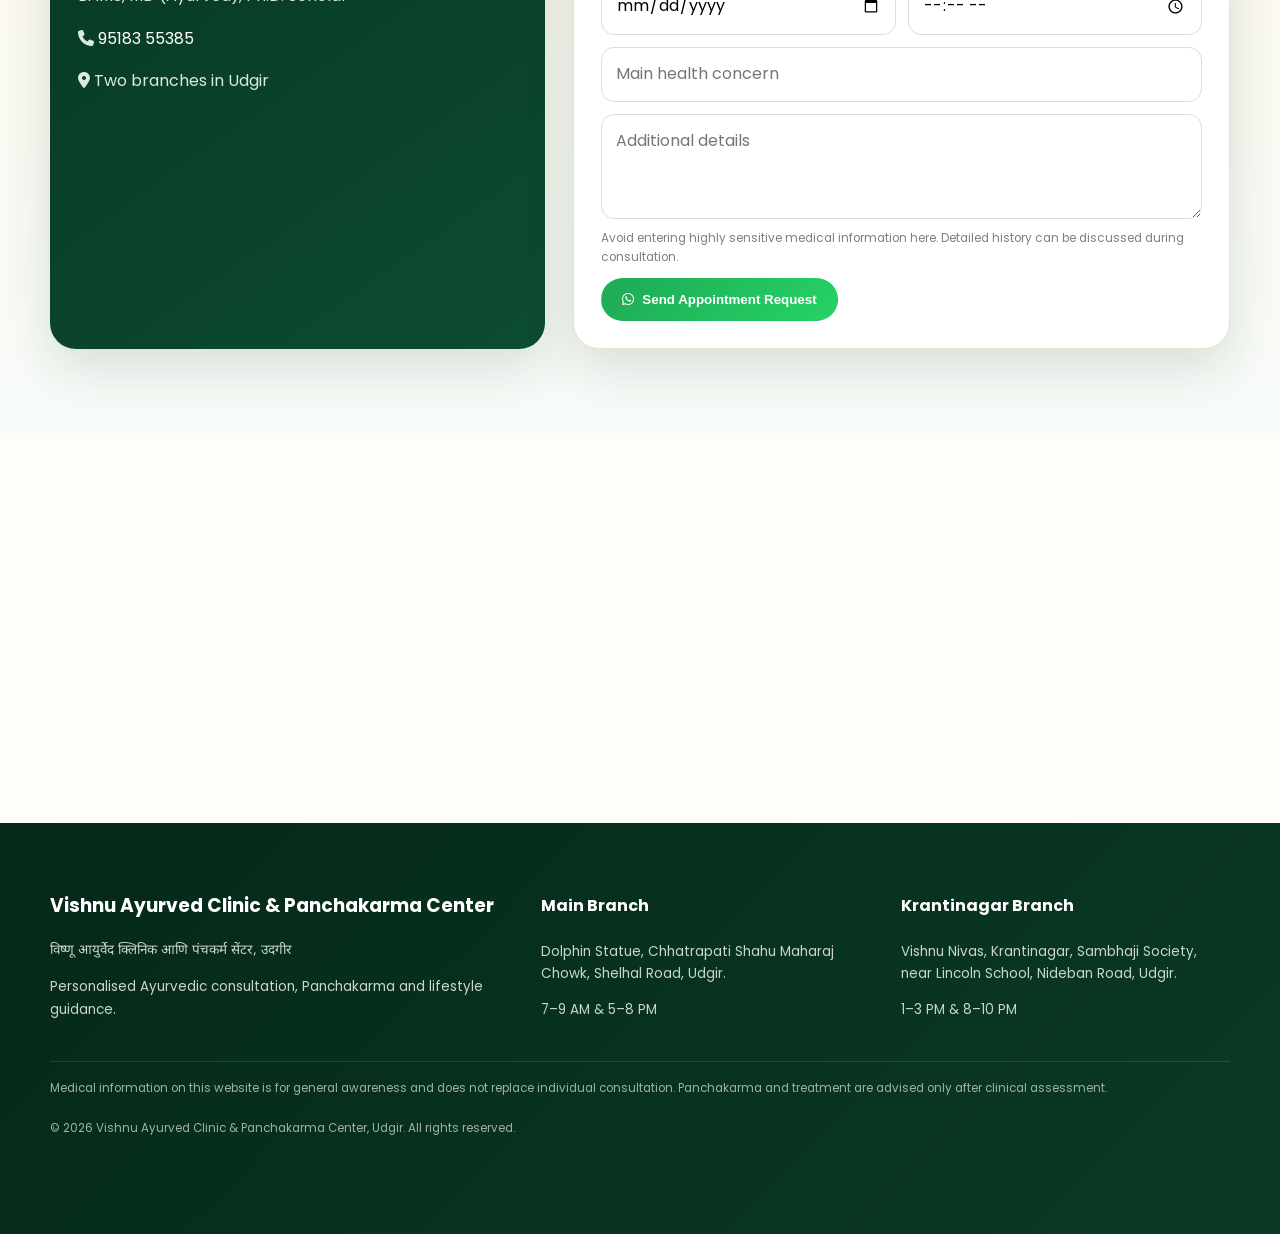
==== commit 7b6a04cd: "Force refresh doctor portrait with cache-busted filename" ====
--- a/index.html
+++ b/index.html
@@ -46,7 +46,7 @@
 <div class="mr hide-lang"><h1>उदगीरमध्ये <span>व्यक्तिनिहाय आयुर्वेदिक उपचार</span></h1><p class="lead mr">डॉ. विष्णुकांत र. जाधव यांच्याकडून आयुर्वेदिक तपासणी, नाडी परीक्षा, पंचकर्म तसेच व्यक्तिनुसार आहार-विहार मार्गदर्शन.</p></div>
 <div class="actions"><a class="btn btn-wa" href="https://wa.me/919518355385?text=Namaskar%20Doctor%2C%20I%20would%20like%20to%20book%20an%20appointment." target="_blank"><i class="fa-brands fa-whatsapp"></i><span class="en">Book Appointment</span><span class="mr hide-lang">अपॉइंटमेंट बुक करा</span></a><a class="btn btn-gold" href="tel:+919518355385"><i class="fa-solid fa-phone"></i>95183 55385</a><a class="btn btn-outline" href="#branches"><i class="fa-solid fa-location-dot"></i><span class="en">Both Branches</span><span class="mr hide-lang">दोन्ही शाखा</span></a></div>
 <div class="trust"><span class="chip">BAMS, MD (Ayurved)</span><span class="chip">Ph.D. Scholar</span><span class="chip">Reg. I-87907-A</span><span class="chip">2 Udgir Locations</span></div>
-</div><div class="doctor-card reveal"><div class="doctor-frame"><img src="images/doctor-vishnukant-jadhav-hero.webp" alt="Dr. Vishnukant R. Jadhav"></div><div class="doctor-badge"><strong>Dr. Vishnukant R. Jadhav</strong><span>BAMS, MD (Ayurved), Ph.D. Scholar</span></div><div class="float-badge"><i class="fa-solid fa-spa"></i> Ayurveda • Panchakarma</div></div></div></section>
+</div><div class="doctor-card reveal"><div class="doctor-frame"><img src="images/doctor-vishnukant-jadhav-hero-v2.webp?v=20260925-2240" alt="Dr. Vishnukant R. Jadhav"></div><div class="doctor-badge"><strong>Dr. Vishnukant R. Jadhav</strong><span>BAMS, MD (Ayurved), Ph.D. Scholar</span></div><div class="float-badge"><i class="fa-solid fa-spa"></i> Ayurveda • Panchakarma</div></div></div></section>
 <section class="strip"><div class="container strip-grid"><div class="strip-item"><strong><i class="fa-solid fa-stethoscope"></i><span class="en">Ayurvedic Consultation</span><span class="mr hide-lang">आयुर्वेदिक तपासणी</span></strong><small>Detailed clinical assessment</small></div><div class="strip-item"><strong><i class="fa-solid fa-spa"></i>Panchakarma</strong><small>Classical & supportive therapies</small></div><div class="strip-item"><strong><i class="fa-solid fa-hand-holding-medical"></i>Nadi Pariksha</strong><small>Ayurvedic pulse assessment</small></div><div class="strip-item"><strong><i class="fa-solid fa-location-dot"></i><span class="en">Two Branches</span><span class="mr hide-lang">दोन शाखा</span></strong><small>Convenient locations in Udgir</small></div></div></section>
 <section class="section" id="doctor"><div class="container about"><div class="reveal"><img src="images/vishnu-ayurved-clinic-and-panchkarma-centre-udgir-udgir-ayurvedic-clinics-opd.jpg" alt="Vishnu Ayurved Clinic OPD"></div><div class="reveal"><span class="eyebrow"><i class="fa-solid fa-user-doctor"></i><span class="en">Meet the Doctor</span><span class="mr hide-lang">डॉक्टरांविषयी</span></span><h2 class="title">Dr. Vishnukant R. Jadhav</h2><p><strong>BAMS, MD (Ayurved), Ph.D. Scholar</strong><br>Registration No. I-87907-A</p><p class="en" style="color:var(--muted)">Consultation focuses on detailed history, clinical assessment, Prakriti-Dosha evaluation and a personalised plan combining Ayurveda, Panchakarma, diet and lifestyle.</p><p class="mr hide-lang" style="color:var(--muted)">सविस्तर इतिहास, प्रत्यक्ष तपासणी, प्रकृती-दोष विचार आणि आवश्यकतेनुसार पंचकर्म, औषध, आहार व दिनचर्येचा व्यक्तिनिहाय समन्वय केला जातो.</p><div class="stat-row"><div class="stat"><strong>2</strong><span>Udgir Branches</span></div><div class="stat"><strong>4.8★</strong><span>Google Rating</span></div><div class="stat"><strong>MD</strong><span>Ayurved</span></div></div></div></div></section>
 <section class="section soft" id="services"><div class="container"><div class="center reveal"><span class="eyebrow"><i class="fa-solid fa-heart-pulse"></i><span class="en">Clinical Services</span><span class="mr hide-lang">उपचार सेवा</span></span><h2 class="title"><span class="en">Specialised Ayurvedic Care</span><span class="mr hide-lang">विशेष आयुर्वेदिक उपचार</span></h2><p class="sub en">Individualised care for common and chronic health concerns after clinical assessment.</p><p class="sub mr hide-lang">प्रत्यक्ष तपासणीनंतर सामान्य व जुनाट आरोग्य समस्यांसाठी व्यक्तिनिहाय आयुर्वेदिक उपचार.</p></div><div class="cards">
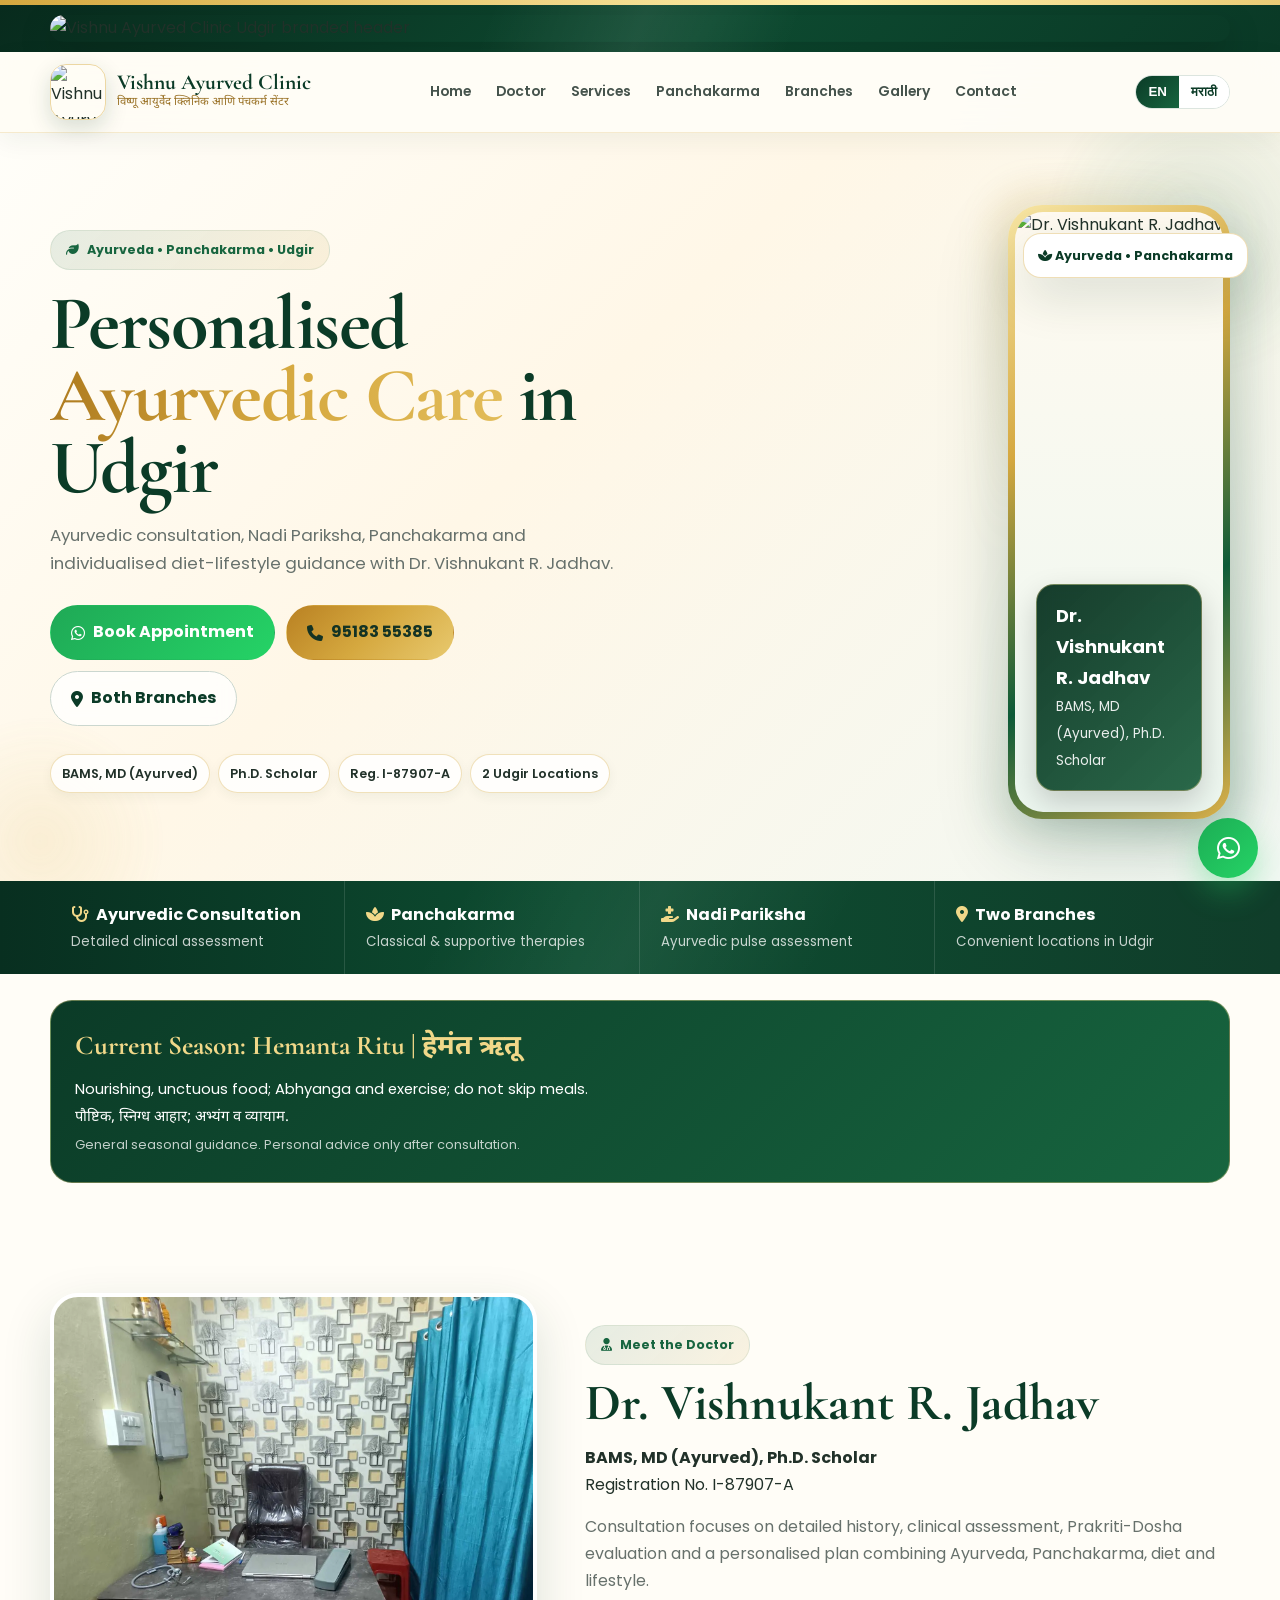
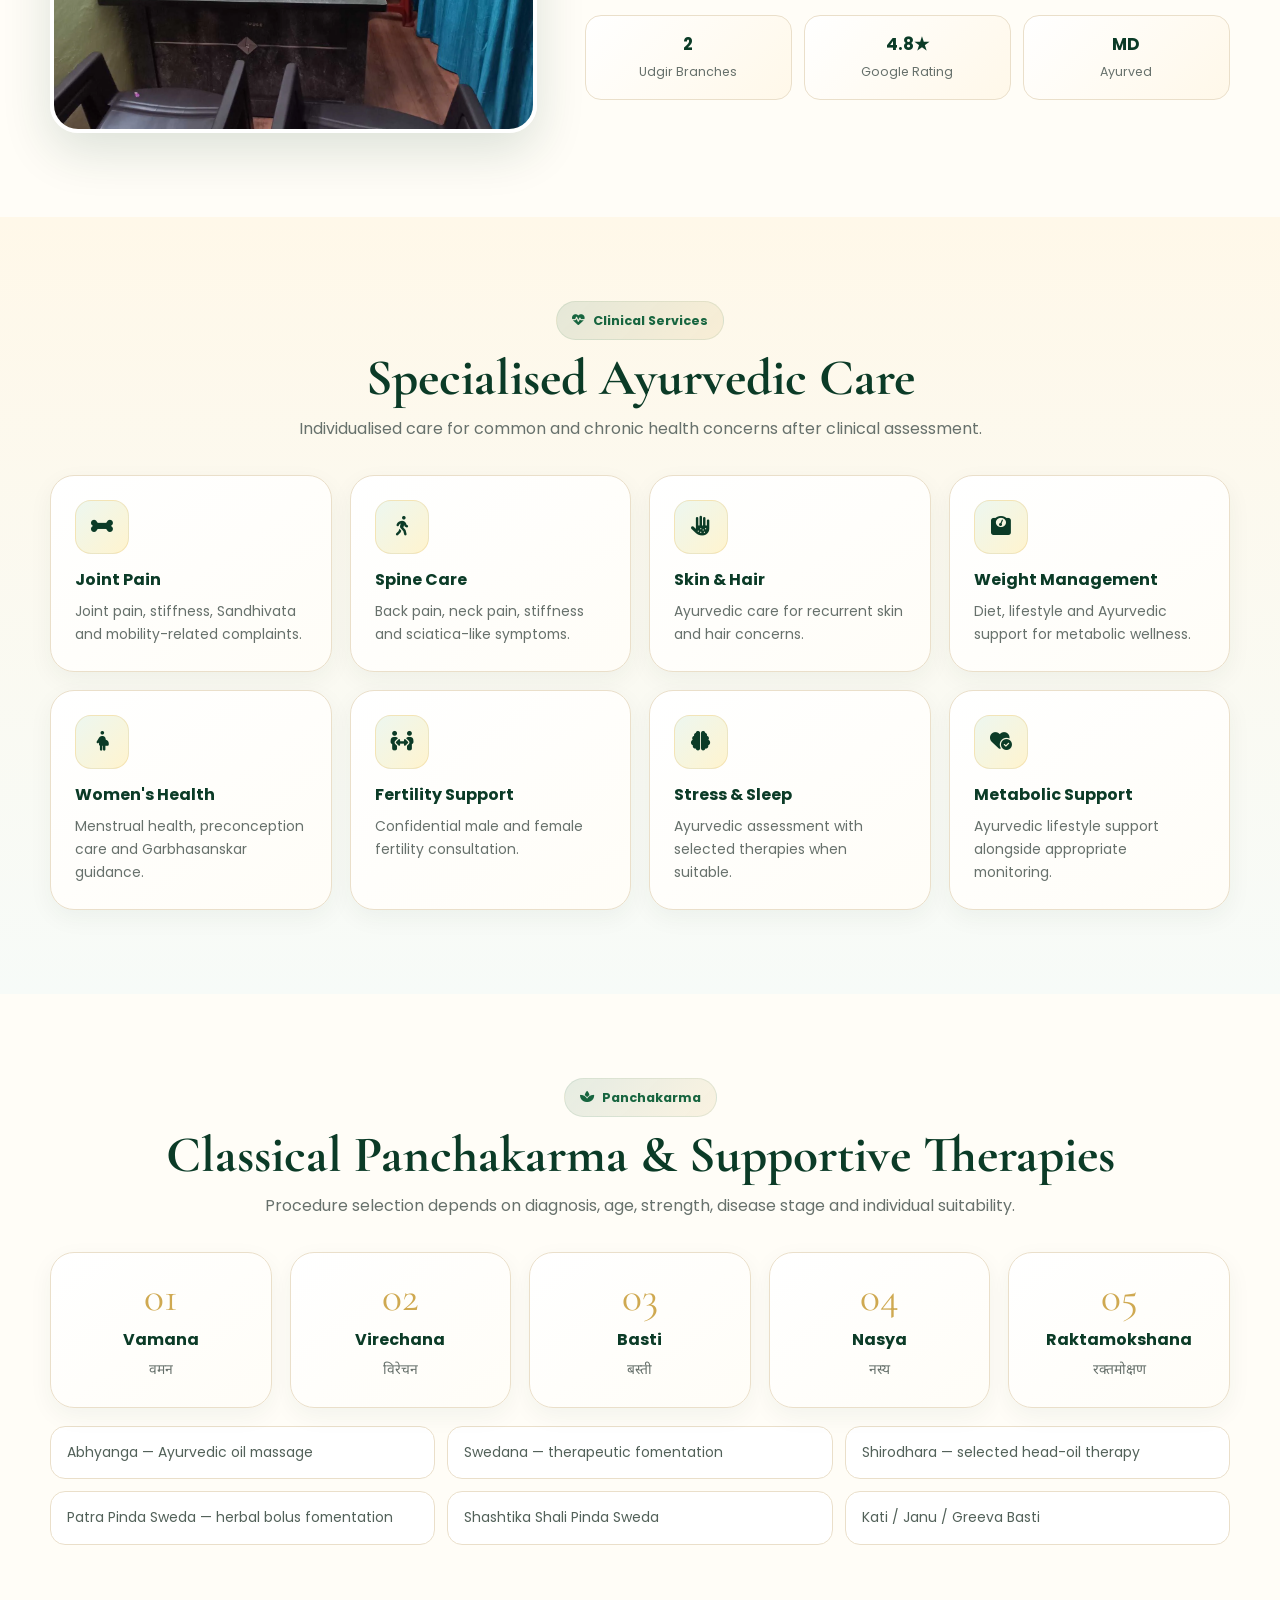
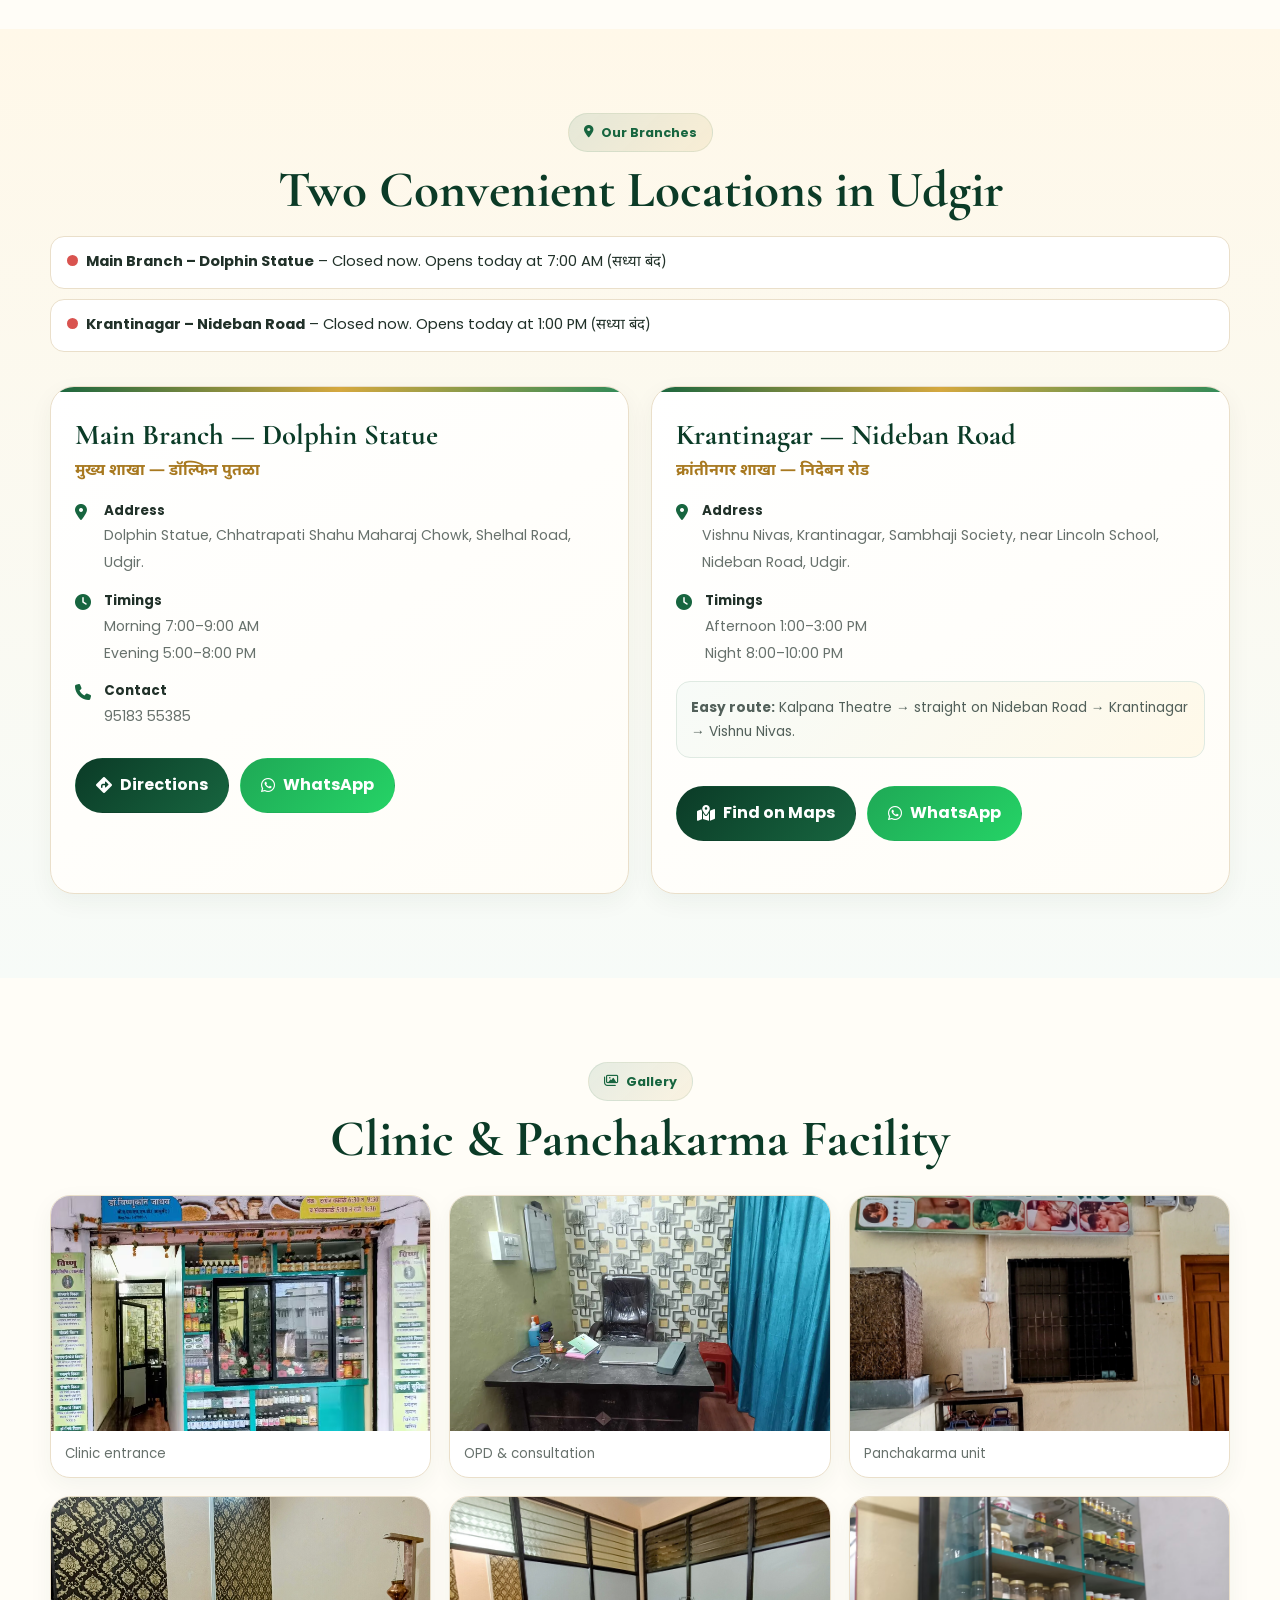
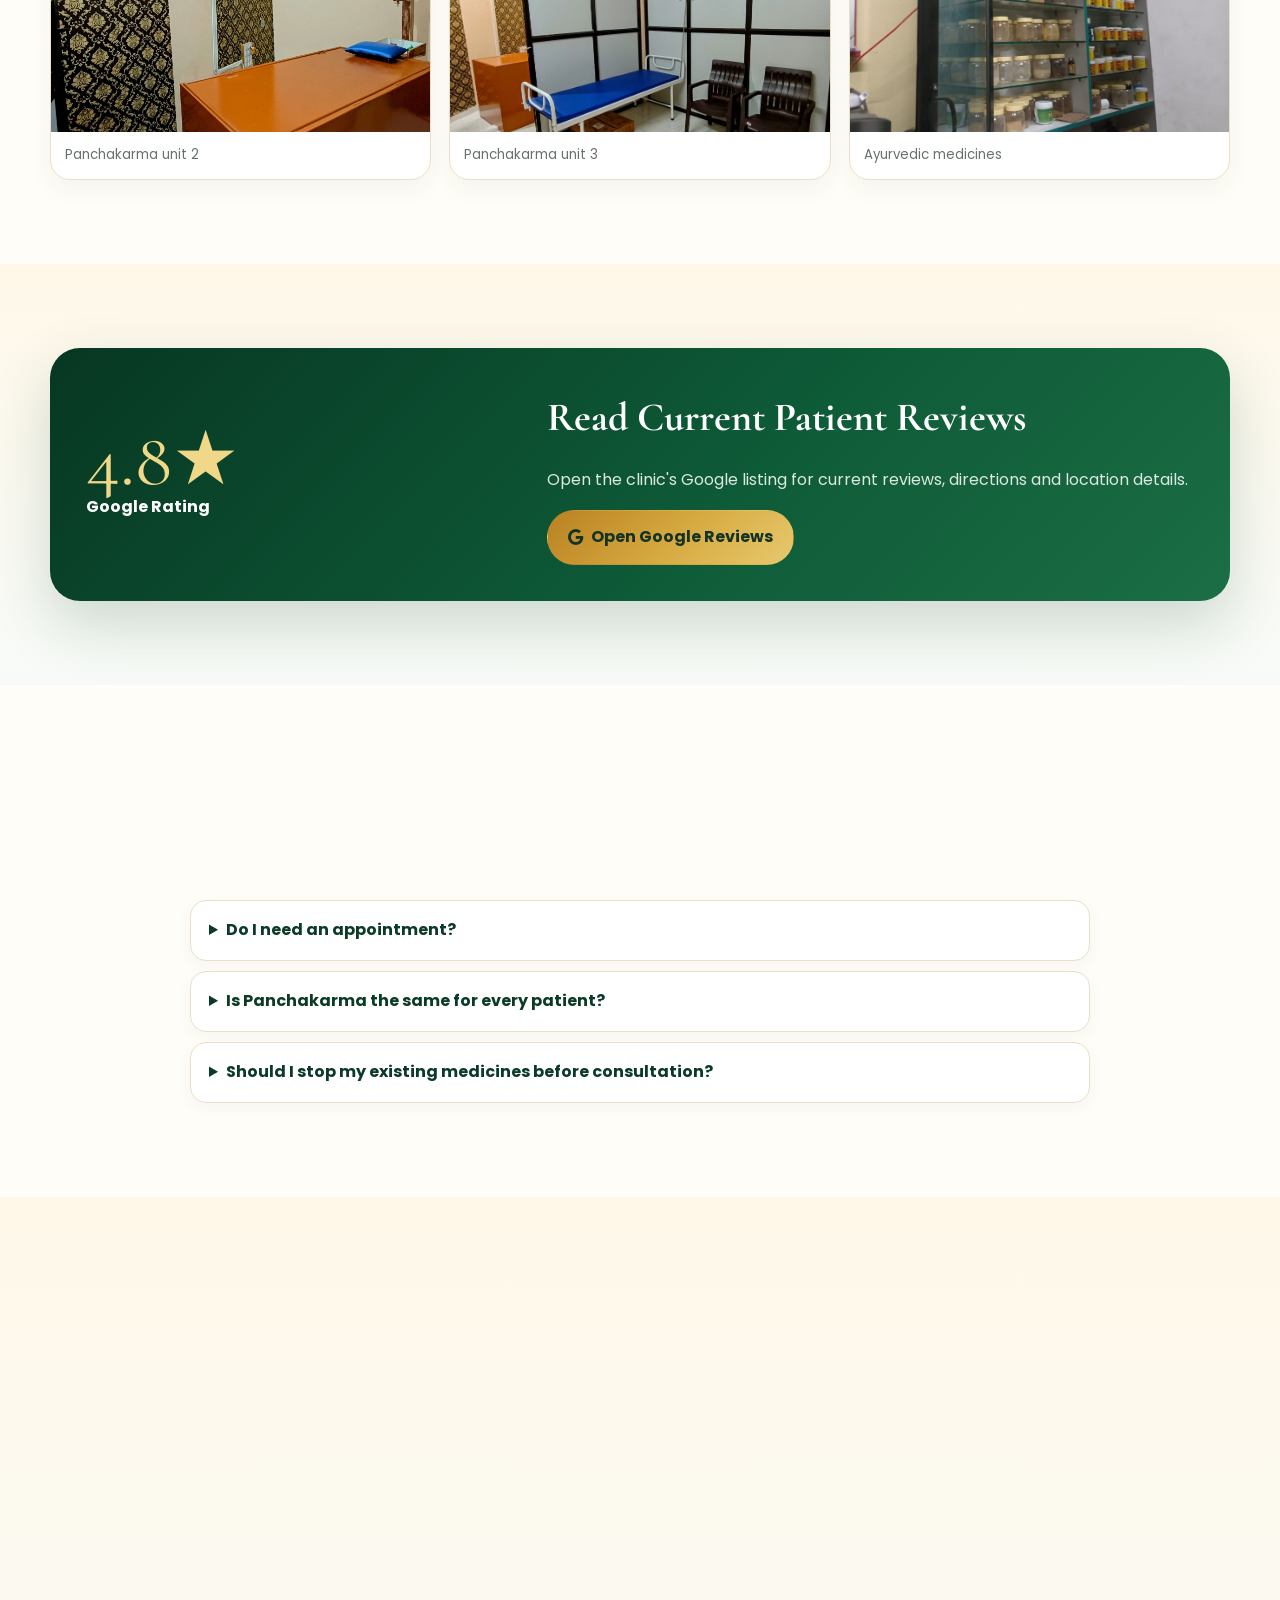
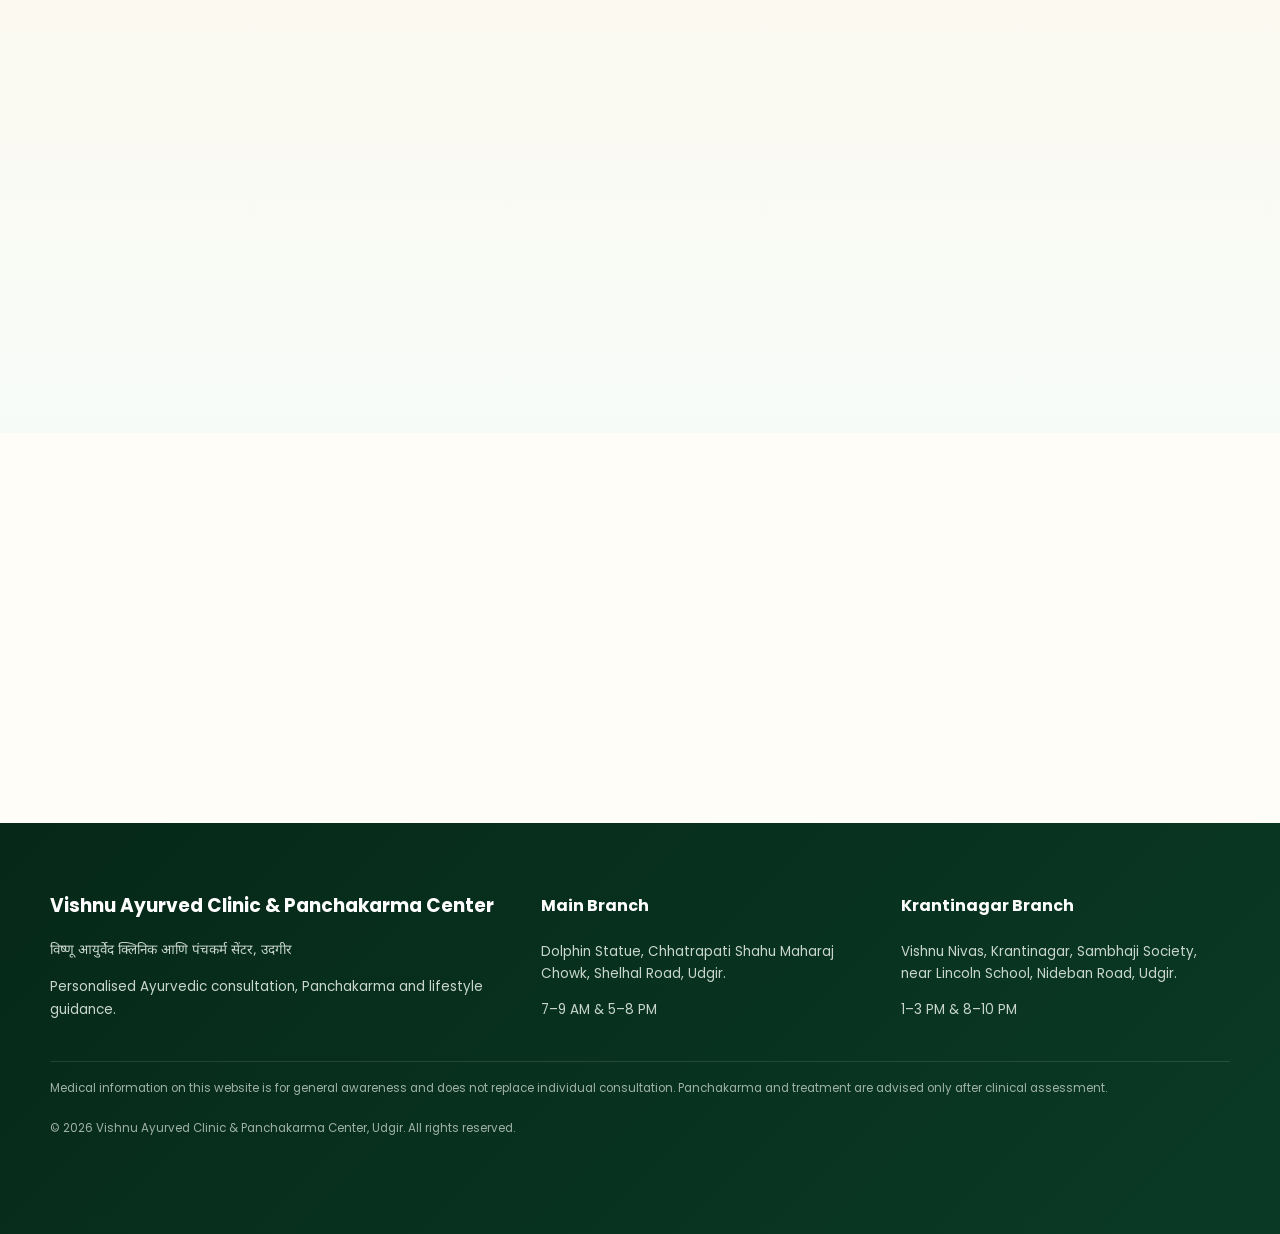
==== commit 173916cb: "Apply uploaded logo, header banner and doctor portrait" ====
--- a/index.html
+++ b/index.html
@@ -14,10 +14,10 @@
 :root{--g:#0b3b27;--g2:#17653f;--g3:#2f8a58;--gold:#d5a83f;--gold2:#f1d889;--cream:#fff8e8;--ivory:#fffdf7;--ink:#213129;--muted:#67716c;--white:#fff;--line:#eadfca;--shadow:0 18px 50px rgba(10,55,36,.14);--r:24px}
 *{box-sizing:border-box}html{scroll-behavior:smooth;scroll-padding-top:92px}body{margin:0;font-family:Poppins,sans-serif;color:var(--ink);background:var(--ivory);line-height:1.68;overflow-x:hidden}img{max-width:100%;display:block}a{text-decoration:none;color:inherit}.container{width:min(1180px,calc(100% - 34px));margin:auto}.mr{font-family:'Noto Sans Devanagari',sans-serif}.hide-lang{display:none!important}
 body:before{content:"";position:fixed;inset:0;pointer-events:none;z-index:-2;background:radial-gradient(circle at 10% 10%,rgba(213,168,63,.08),transparent 25%),radial-gradient(circle at 90% 18%,rgba(23,101,63,.09),transparent 24%),linear-gradient(180deg,#fffdf7,#fffaf0 45%,#fffdf7)}
-.topline{height:5px;background:linear-gradient(90deg,var(--gold),#fff0ad,var(--gold),#f0cf78);background-size:200% 100%;animation:shine 6s linear infinite}.topbrand{background:linear-gradient(135deg,#082b1d,#0d4a30 55%,#0a3926);padding:10px 0;position:relative;overflow:hidden}.topbrand:after{content:"";position:absolute;inset:-40% -10%;background:linear-gradient(110deg,transparent 40%,rgba(255,255,255,.08) 50%,transparent 60%);animation:sweep 7s linear infinite}.topbrand img{width:100%;max-height:190px;object-fit:contain;margin:auto;border-radius:16px;box-shadow:0 12px 34px rgba(0,0,0,.18)}
+.topline{height:5px;background:linear-gradient(90deg,var(--gold),#fff0ad,var(--gold),#f0cf78);background-size:200% 100%;animation:shine 6s linear infinite}.topbrand{background:linear-gradient(135deg,#082b1d,#0d4a30 55%,#0a3926);padding:10px 0;position:relative;overflow:hidden}.topbrand:after{content:"";position:absolute;inset:-40% -10%;background:linear-gradient(110deg,transparent 40%,rgba(255,255,255,.08) 50%,transparent 60%);animation:sweep 7s linear infinite}.topbrand img{width:100%;height:auto;max-height:none;object-fit:contain;margin:auto;border-radius:16px;box-shadow:0 12px 34px rgba(0,0,0,.18)}
 .nav{position:sticky;top:0;z-index:1000;background:rgba(255,253,247,.9);backdrop-filter:blur(18px);border-bottom:1px solid rgba(213,168,63,.22);box-shadow:0 8px 24px rgba(11,59,39,.06)}.nav .container{height:80px;display:flex;align-items:center;justify-content:space-between;gap:16px}.brand{display:flex;align-items:center;gap:11px}.brand img{width:56px;height:56px;border-radius:16px;object-fit:cover;box-shadow:0 8px 22px rgba(11,59,39,.16);border:1px solid rgba(213,168,63,.45)}.brand strong{display:block;font-family:'Cormorant Garamond',serif;color:var(--g);font-size:1.34rem;line-height:1}.brand small{display:block;color:#9a7226;font-family:'Noto Sans Devanagari',sans-serif;font-size:.71rem}.navlinks{display:flex;align-items:center;gap:3px;list-style:none;margin:0;padding:0}.navlinks a{padding:9px 11px;border-radius:12px;font-size:.87rem;font-weight:600;color:#45534c;transition:.22s}.navlinks a:hover{background:linear-gradient(135deg,#edf7f0,#fff9e9);color:var(--g);transform:translateY(-1px)}.lang{display:flex;border:1px solid #dce5df;border-radius:999px;overflow:hidden;background:white}.lang button{border:0;background:#fff;padding:8px 12px;cursor:pointer;font-weight:700;color:var(--g)}.lang button.active{background:linear-gradient(135deg,var(--g),var(--g2));color:#fff}.menu{display:none;border:0;background:#edf5ef;color:var(--g);width:44px;height:44px;border-radius:12px}
 .hero{position:relative;padding:72px 0 62px;overflow:hidden;background:linear-gradient(135deg,#fffef9 0%,#fff7e7 42%,#f2f8f3 100%)}.hero:before,.hero:after{content:"";position:absolute;border-radius:50%;filter:blur(8px);opacity:.7;animation:float 8s ease-in-out infinite}.hero:before{width:330px;height:330px;right:-80px;top:-70px;background:radial-gradient(circle,rgba(23,101,63,.18),transparent 66%)}.hero:after{width:260px;height:260px;left:-90px;bottom:-90px;background:radial-gradient(circle,rgba(213,168,63,.18),transparent 68%);animation-delay:1.5s}.hero-grid{display:grid;grid-template-columns:1.02fr .98fr;gap:56px;align-items:center;position:relative;z-index:2}.eyebrow{display:inline-flex;align-items:center;gap:8px;padding:8px 15px;border-radius:999px;background:linear-gradient(135deg,rgba(23,101,63,.11),rgba(213,168,63,.12));color:var(--g2);font-size:.79rem;font-weight:700;border:1px solid rgba(23,101,63,.09)}.hero h1,.title{font-family:'Cormorant Garamond',serif;color:var(--g)}.hero h1{font-size:clamp(3rem,6vw,5.5rem);line-height:.94;margin:18px 0 16px;letter-spacing:-.02em}.hero h1 span{background:linear-gradient(90deg,#ae7b1f,var(--gold),#e2bc59);-webkit-background-clip:text;background-clip:text;color:transparent}.lead{font-size:1.05rem;color:var(--muted);max-width:670px}.actions{display:flex;gap:11px;flex-wrap:wrap;margin:28px 0}.btn{display:inline-flex;gap:8px;align-items:center;justify-content:center;padding:13px 20px;border-radius:999px;font-weight:700;border:1px solid transparent;transition:.22s;position:relative;overflow:hidden}.btn:hover{transform:translateY(-3px);box-shadow:0 12px 26px rgba(11,59,39,.14)}.btn-green{background:linear-gradient(135deg,var(--g),var(--g2));color:#fff}.btn-gold{background:linear-gradient(135deg,#b98122,var(--gold),#e8c96e);color:#143324}.btn-wa{background:linear-gradient(135deg,#1fa956,#25d366);color:#fff}.btn-outline{background:rgba(255,255,255,.76);border-color:#cbd7cf;color:var(--g);backdrop-filter:blur(8px)}.trust{display:flex;gap:8px;flex-wrap:wrap}.chip{padding:8px 11px;border-radius:999px;border:1px solid rgba(213,168,63,.35);background:rgba(255,255,255,.84);font-size:.79rem;font-weight:600;box-shadow:0 4px 12px rgba(11,59,39,.05)}
-.doctor-card{position:relative;max-width:530px;margin-left:auto}.doctor-frame{position:relative;border-radius:34px;padding:7px;background:linear-gradient(145deg,#f7e6a5,var(--gold),#0d5b38,#e1b34b);box-shadow:0 26px 70px rgba(11,59,39,.23)}.doctor-frame img{width:100%;height:600px;object-fit:cover;object-position:center top;border-radius:28px}.doctor-card:before{content:"";position:absolute;inset:-16px;border-radius:44px;background:linear-gradient(120deg,rgba(213,168,63,.2),transparent 35%,rgba(23,101,63,.2));filter:blur(16px);z-index:-1}.doctor-badge{position:absolute;left:28px;right:28px;bottom:28px;background:linear-gradient(135deg,rgba(7,48,31,.94),rgba(20,88,55,.9));color:#fff;padding:16px 19px;border-radius:18px;border:1px solid rgba(241,216,137,.38);box-shadow:0 12px 30px rgba(0,0,0,.18);backdrop-filter:blur(8px)}.doctor-badge strong{display:block;font-size:1.14rem}.doctor-badge span{font-size:.85rem;opacity:.9}.float-badge{position:absolute;right:-18px;top:28px;background:#fff;border:1px solid rgba(213,168,63,.38);border-radius:18px;padding:11px 14px;box-shadow:var(--shadow);font-size:.79rem;font-weight:700;color:var(--g);animation:float 4.5s ease-in-out infinite}
+.doctor-card{position:relative;max-width:530px;margin-left:auto}.doctor-frame{position:relative;border-radius:34px;padding:7px;background:linear-gradient(145deg,#f7e6a5,var(--gold),#0d5b38,#e1b34b);box-shadow:0 26px 70px rgba(11,59,39,.23)}.doctor-frame img{width:100%;height:600px;object-fit:contain;object-position:center bottom;border-radius:28px;background:linear-gradient(180deg,#fffaf0,#edf7f0)}.doctor-card:before{content:"";position:absolute;inset:-16px;border-radius:44px;background:linear-gradient(120deg,rgba(213,168,63,.2),transparent 35%,rgba(23,101,63,.2));filter:blur(16px);z-index:-1}.doctor-badge{position:absolute;left:28px;right:28px;bottom:28px;background:linear-gradient(135deg,rgba(7,48,31,.94),rgba(20,88,55,.9));color:#fff;padding:16px 19px;border-radius:18px;border:1px solid rgba(241,216,137,.38);box-shadow:0 12px 30px rgba(0,0,0,.18);backdrop-filter:blur(8px)}.doctor-badge strong{display:block;font-size:1.14rem}.doctor-badge span{font-size:.85rem;opacity:.9}.float-badge{position:absolute;right:-18px;top:28px;background:#fff;border:1px solid rgba(213,168,63,.38);border-radius:18px;padding:11px 14px;box-shadow:var(--shadow);font-size:.79rem;font-weight:700;color:var(--g);animation:float 4.5s ease-in-out infinite}
 .strip{background:linear-gradient(90deg,#082f20,#0d4d31 45%,#103d2a);color:#fff;position:relative;overflow:hidden}.strip:after{content:"";position:absolute;inset:0;background:linear-gradient(120deg,transparent 35%,rgba(255,255,255,.06),transparent 65%);animation:sweep 9s linear infinite}.strip-grid{display:grid;grid-template-columns:repeat(4,1fr);position:relative;z-index:1}.strip-item{padding:21px;border-right:1px solid rgba(255,255,255,.12)}.strip-item:last-child{border-right:0}.strip-item i{color:var(--gold2);margin-right:7px}.strip-item small{display:block;opacity:.77;margin-top:2px}
 .section{padding:84px 0}.section.soft{background:linear-gradient(180deg,#fff8e9,#f7fbf8)}.center{text-align:center}.title{font-size:clamp(2.25rem,4vw,3.45rem);line-height:1.02;margin:12px 0}.sub{color:var(--muted);max-width:780px;margin:auto}.about{display:grid;grid-template-columns:.86fr 1.14fr;gap:48px;align-items:center}.about img{width:100%;height:440px;object-fit:cover;border-radius:28px;box-shadow:var(--shadow);border:4px solid #fff}.stat-row{display:grid;grid-template-columns:repeat(3,1fr);gap:12px;margin-top:20px}.stat{padding:14px;border-radius:16px;background:linear-gradient(135deg,#fff,#fff8e9);border:1px solid var(--line);text-align:center}.stat strong{display:block;color:var(--g);font-size:1.05rem}.stat span{font-size:.78rem;color:var(--muted)}
 .cards{display:grid;grid-template-columns:repeat(4,1fr);gap:18px;margin-top:32px}.card{background:linear-gradient(145deg,#fff,#fffdf7);border:1px solid var(--line);border-radius:var(--r);padding:24px;box-shadow:0 8px 24px rgba(17,61,42,.05);transition:.28s;position:relative;overflow:hidden}.card:before{content:"";position:absolute;inset:0;background:linear-gradient(135deg,transparent 50%,rgba(213,168,63,.08));opacity:0;transition:.25s}.card:hover{transform:translateY(-7px) scale(1.01);box-shadow:0 18px 44px rgba(17,61,42,.12);border-color:rgba(213,168,63,.55)}.card:hover:before{opacity:1}.icon{width:54px;height:54px;border-radius:16px;background:linear-gradient(135deg,#edf7f0,#fff4cf);display:grid;place-items:center;color:var(--g);font-size:1.22rem;margin-bottom:13px;border:1px solid rgba(213,168,63,.22)}.card h3{margin:0 0 6px;color:var(--g);font-size:1rem}.card p{margin:0;color:var(--muted);font-size:.87rem}.pk{grid-template-columns:repeat(5,1fr)}.pk .card{text-align:center}.pk .num{font-family:'Cormorant Garamond',serif;font-size:2.6rem;color:#cfa951;line-height:1;margin-bottom:8px}.support-grid{display:grid;grid-template-columns:repeat(3,1fr);gap:12px;margin-top:18px}.support{padding:14px 16px;border-radius:15px;background:white;border:1px solid var(--line);font-size:.87rem;color:#526159}
@@ -27,15 +27,16 @@
 .contact{display:grid;grid-template-columns:.86fr 1.14fr;gap:28px;margin-top:32px}.contact-box{background:linear-gradient(145deg,#073722,#0c4c30);color:#fff;border-radius:26px;padding:28px;box-shadow:var(--shadow)}.contact-box p{color:#dce8e1}.contact-box a{color:#fff}.form{background:#fff;border:1px solid var(--line);border-radius:26px;padding:27px;box-shadow:var(--shadow)}.fields{display:grid;grid-template-columns:1fr 1fr;gap:12px}.full{grid-column:1/-1}.fields input,.fields select,.fields textarea{width:100%;padding:13px 14px;border:1px solid #d8dfda;border-radius:13px;font:inherit;background:#fff}.fields input:focus,.fields select:focus,.fields textarea:focus{outline:none;border-color:var(--g3);box-shadow:0 0 0 3px rgba(47,138,88,.08)}.fields textarea{min-height:105px;resize:vertical}.note{font-size:.74rem;color:#7a827e;margin:10px 0}.map iframe{width:100%;height:390px;border:0;display:block}.footer{background:linear-gradient(135deg,#062819,#0a3a26);color:#d1ded6;padding:48px 0 96px}.footer-grid{display:grid;grid-template-columns:1.4fr 1fr 1fr;gap:30px}.footer h3,.footer h4{color:#fff}.footer p,.footer a{font-size:.84rem;color:#c9d6cf}.footer a:hover{color:var(--gold2)}.legal{border-top:1px solid rgba(255,255,255,.11);margin-top:26px;padding-top:17px;font-size:.73rem;color:#9fb1a6}.mobile-bar{display:none}.reveal{opacity:0;transform:translateY(28px);transition:.7s ease}.reveal.show{opacity:1;transform:none}.wa-float{position:fixed;right:22px;bottom:22px;width:60px;height:60px;border-radius:50%;display:grid;place-items:center;background:linear-gradient(135deg,#1cad54,#25d366);color:#fff;font-size:1.65rem;z-index:1200;box-shadow:0 15px 30px rgba(37,211,102,.32);animation:pulse 2.4s ease-in-out infinite}
 @keyframes shine{to{background-position:200% 0}}@keyframes sweep{0%{transform:translateX(-60%)}100%{transform:translateX(60%)}}@keyframes float{0%,100%{transform:translateY(0)}50%{transform:translateY(-10px)}}@keyframes pulse{0%,100%{box-shadow:0 12px 30px rgba(37,211,102,.28)}50%{box-shadow:0 12px 42px rgba(37,211,102,.52)}}
 @media(max-width:980px){.navlinks{position:fixed;right:-310px;top:80px;width:290px;height:calc(100vh - 80px);background:#fff;flex-direction:column;align-items:stretch;padding:22px;box-shadow:-16px 20px 38px rgba(0,0,0,.12);transition:.25s}.navlinks.open{right:0}.menu{display:block}.hero-grid,.about,.contact,.review{grid-template-columns:1fr}.doctor-card{margin:auto;max-width:600px}.cards{grid-template-columns:repeat(2,1fr)}.pk{grid-template-columns:repeat(3,1fr)}.strip-grid{grid-template-columns:repeat(2,1fr)}.gallery{grid-template-columns:repeat(2,1fr)}.footer-grid{grid-template-columns:1fr 1fr}.float-badge{right:12px}}
-@media(max-width:640px){.topbrand img{max-height:115px}.brand strong{font-size:1.05rem}.brand small{font-size:.66rem}.lang{display:none}.hero{padding:52px 0 45px}.hero h1{font-size:3.1rem}.doctor-frame img{height:440px}.doctor-badge{left:18px;right:18px;bottom:18px}.float-badge{display:none}.strip-grid,.cards,.pk,.branches,.gallery,.fields,.footer-grid,.support-grid,.stat-row{grid-template-columns:1fr}.strip-item{border-right:0;border-bottom:1px solid rgba(255,255,255,.12)}.section{padding:64px 0}.wa-float{display:none}.mobile-bar{display:grid;grid-template-columns:repeat(3,1fr);position:fixed;left:0;right:0;bottom:0;z-index:1300;background:#fff;border-top:1px solid #dce4df;box-shadow:0 -10px 28px rgba(0,0,0,.08)}.mobile-bar a{padding:10px 5px;text-align:center;font-size:.72rem;font-weight:700;color:var(--g)}.mobile-bar a:nth-child(2){background:#22b85b;color:#fff}.mobile-bar i{display:block;font-size:1.05rem}.footer{padding-bottom:105px}}
+@media(max-width:640px){.topbrand img{max-height:none}.brand strong{font-size:1.05rem}.brand small{font-size:.66rem}.lang{display:none}.hero{padding:52px 0 45px}.hero h1{font-size:3.1rem}.doctor-frame img{height:440px}.doctor-badge{left:18px;right:18px;bottom:18px}.float-badge{display:none}.strip-grid,.cards,.pk,.branches,.gallery,.fields,.footer-grid,.support-grid,.stat-row{grid-template-columns:1fr}.strip-item{border-right:0;border-bottom:1px solid rgba(255,255,255,.12)}.section{padding:64px 0}.wa-float{display:none}.mobile-bar{display:grid;grid-template-columns:repeat(3,1fr);position:fixed;left:0;right:0;bottom:0;z-index:1300;background:#fff;border-top:1px solid #dce4df;box-shadow:0 -10px 28px rgba(0,0,0,.08)}.mobile-bar a{padding:10px 5px;text-align:center;font-size:.72rem;font-weight:700;color:var(--g)}.mobile-bar a:nth-child(2){background:#22b85b;color:#fff}.mobile-bar i{display:block;font-size:1.05rem}.footer{padding-bottom:105px}}
 </style>
+<link rel="icon" href="images/vishnu-ayurved-logo-v2.webp?v=20260925-brand" type="image/webp">
 </head>
 
 <body>
 <div class="topline"></div>
-<div class="topbrand"><div class="container"><img src="images/vishnu-ayurved-header.jpg" alt="Vishnu Ayurved Clinic Udgir branded header"></div></div>
+<div class="topbrand"><div class="container"><img src="images/vishnu-ayurved-header-v2.webp?v=20260925-brand" alt="Vishnu Ayurved Clinic Udgir branded header"></div></div>
 <nav class="nav"><div class="container">
-<a class="brand" href="#home"><img src="images/vishnu-ayurved-logo.jpg" alt="Vishnu Ayurved logo"><span><strong>Vishnu Ayurved Clinic</strong><small>विष्णू आयुर्वेद क्लिनिक आणि पंचकर्म सेंटर</small></span></a>
+<a class="brand" href="#home"><img src="images/vishnu-ayurved-logo-v2.webp?v=20260925-brand" alt="Vishnu Ayurved logo"><span><strong>Vishnu Ayurved Clinic</strong><small>विष्णू आयुर्वेद क्लिनिक आणि पंचकर्म सेंटर</small></span></a>
 <ul class="navlinks" id="navlinks"><li><a href="#home" data-en="Home" data-mr="मुख्यपृष्ठ">Home</a></li><li><a href="#doctor" data-en="Doctor" data-mr="डॉक्टर">Doctor</a></li><li><a href="#services" data-en="Services" data-mr="सेवा">Services</a></li><li><a href="#panchakarma" data-en="Panchakarma" data-mr="पंचकर्म">Panchakarma</a></li><li><a href="#branches" data-en="Branches" data-mr="शाखा">Branches</a></li><li><a href="#gallery" data-en="Gallery" data-mr="गॅलरी">Gallery</a></li><li><a href="#contact" data-en="Contact" data-mr="संपर्क">Contact</a></li></ul>
 <div class="lang"><button id="enBtn" class="active">EN</button><button id="mrBtn">मराठी</button></div><button class="menu" id="menu" aria-label="Menu"><i class="fa-solid fa-bars"></i></button>
 </div></nav>
@@ -46,7 +47,7 @@
 <div class="mr hide-lang"><h1>उदगीरमध्ये <span>व्यक्तिनिहाय आयुर्वेदिक उपचार</span></h1><p class="lead mr">डॉ. विष्णुकांत र. जाधव यांच्याकडून आयुर्वेदिक तपासणी, नाडी परीक्षा, पंचकर्म तसेच व्यक्तिनुसार आहार-विहार मार्गदर्शन.</p></div>
 <div class="actions"><a class="btn btn-wa" href="https://wa.me/919518355385?text=Namaskar%20Doctor%2C%20I%20would%20like%20to%20book%20an%20appointment." target="_blank"><i class="fa-brands fa-whatsapp"></i><span class="en">Book Appointment</span><span class="mr hide-lang">अपॉइंटमेंट बुक करा</span></a><a class="btn btn-gold" href="tel:+919518355385"><i class="fa-solid fa-phone"></i>95183 55385</a><a class="btn btn-outline" href="#branches"><i class="fa-solid fa-location-dot"></i><span class="en">Both Branches</span><span class="mr hide-lang">दोन्ही शाखा</span></a></div>
 <div class="trust"><span class="chip">BAMS, MD (Ayurved)</span><span class="chip">Ph.D. Scholar</span><span class="chip">Reg. I-87907-A</span><span class="chip">2 Udgir Locations</span></div>
-</div><div class="doctor-card reveal"><div class="doctor-frame"><img src="images/doctor-vishnukant-jadhav-hero-v2.webp?v=20260925-2240" alt="Dr. Vishnukant R. Jadhav"></div><div class="doctor-badge"><strong>Dr. Vishnukant R. Jadhav</strong><span>BAMS, MD (Ayurved), Ph.D. Scholar</span></div><div class="float-badge"><i class="fa-solid fa-spa"></i> Ayurveda • Panchakarma</div></div></div></section>
+</div><div class="doctor-card reveal"><div class="doctor-frame"><img src="images/doctor-vishnukant-jadhav-v3.webp?v=20260925-brand" alt="Dr. Vishnukant R. Jadhav"></div><div class="doctor-badge"><strong>Dr. Vishnukant R. Jadhav</strong><span>BAMS, MD (Ayurved), Ph.D. Scholar</span></div><div class="float-badge"><i class="fa-solid fa-spa"></i> Ayurveda • Panchakarma</div></div></div></section>
 <section class="strip"><div class="container strip-grid"><div class="strip-item"><strong><i class="fa-solid fa-stethoscope"></i><span class="en">Ayurvedic Consultation</span><span class="mr hide-lang">आयुर्वेदिक तपासणी</span></strong><small>Detailed clinical assessment</small></div><div class="strip-item"><strong><i class="fa-solid fa-spa"></i>Panchakarma</strong><small>Classical & supportive therapies</small></div><div class="strip-item"><strong><i class="fa-solid fa-hand-holding-medical"></i>Nadi Pariksha</strong><small>Ayurvedic pulse assessment</small></div><div class="strip-item"><strong><i class="fa-solid fa-location-dot"></i><span class="en">Two Branches</span><span class="mr hide-lang">दोन शाखा</span></strong><small>Convenient locations in Udgir</small></div></div></section>
 <section class="section" id="doctor"><div class="container about"><div class="reveal"><img src="images/vishnu-ayurved-clinic-and-panchkarma-centre-udgir-udgir-ayurvedic-clinics-opd.jpg" alt="Vishnu Ayurved Clinic OPD"></div><div class="reveal"><span class="eyebrow"><i class="fa-solid fa-user-doctor"></i><span class="en">Meet the Doctor</span><span class="mr hide-lang">डॉक्टरांविषयी</span></span><h2 class="title">Dr. Vishnukant R. Jadhav</h2><p><strong>BAMS, MD (Ayurved), Ph.D. Scholar</strong><br>Registration No. I-87907-A</p><p class="en" style="color:var(--muted)">Consultation focuses on detailed history, clinical assessment, Prakriti-Dosha evaluation and a personalised plan combining Ayurveda, Panchakarma, diet and lifestyle.</p><p class="mr hide-lang" style="color:var(--muted)">सविस्तर इतिहास, प्रत्यक्ष तपासणी, प्रकृती-दोष विचार आणि आवश्यकतेनुसार पंचकर्म, औषध, आहार व दिनचर्येचा व्यक्तिनिहाय समन्वय केला जातो.</p><div class="stat-row"><div class="stat"><strong>2</strong><span>Udgir Branches</span></div><div class="stat"><strong>4.8★</strong><span>Google Rating</span></div><div class="stat"><strong>MD</strong><span>Ayurved</span></div></div></div></div></section>
 <section class="section soft" id="services"><div class="container"><div class="center reveal"><span class="eyebrow"><i class="fa-solid fa-heart-pulse"></i><span class="en">Clinical Services</span><span class="mr hide-lang">उपचार सेवा</span></span><h2 class="title"><span class="en">Specialised Ayurvedic Care</span><span class="mr hide-lang">विशेष आयुर्वेदिक उपचार</span></h2><p class="sub en">Individualised care for common and chronic health concerns after clinical assessment.</p><p class="sub mr hide-lang">प्रत्यक्ष तपासणीनंतर सामान्य व जुनाट आरोग्य समस्यांसाठी व्यक्तिनिहाय आयुर्वेदिक उपचार.</p></div><div class="cards">
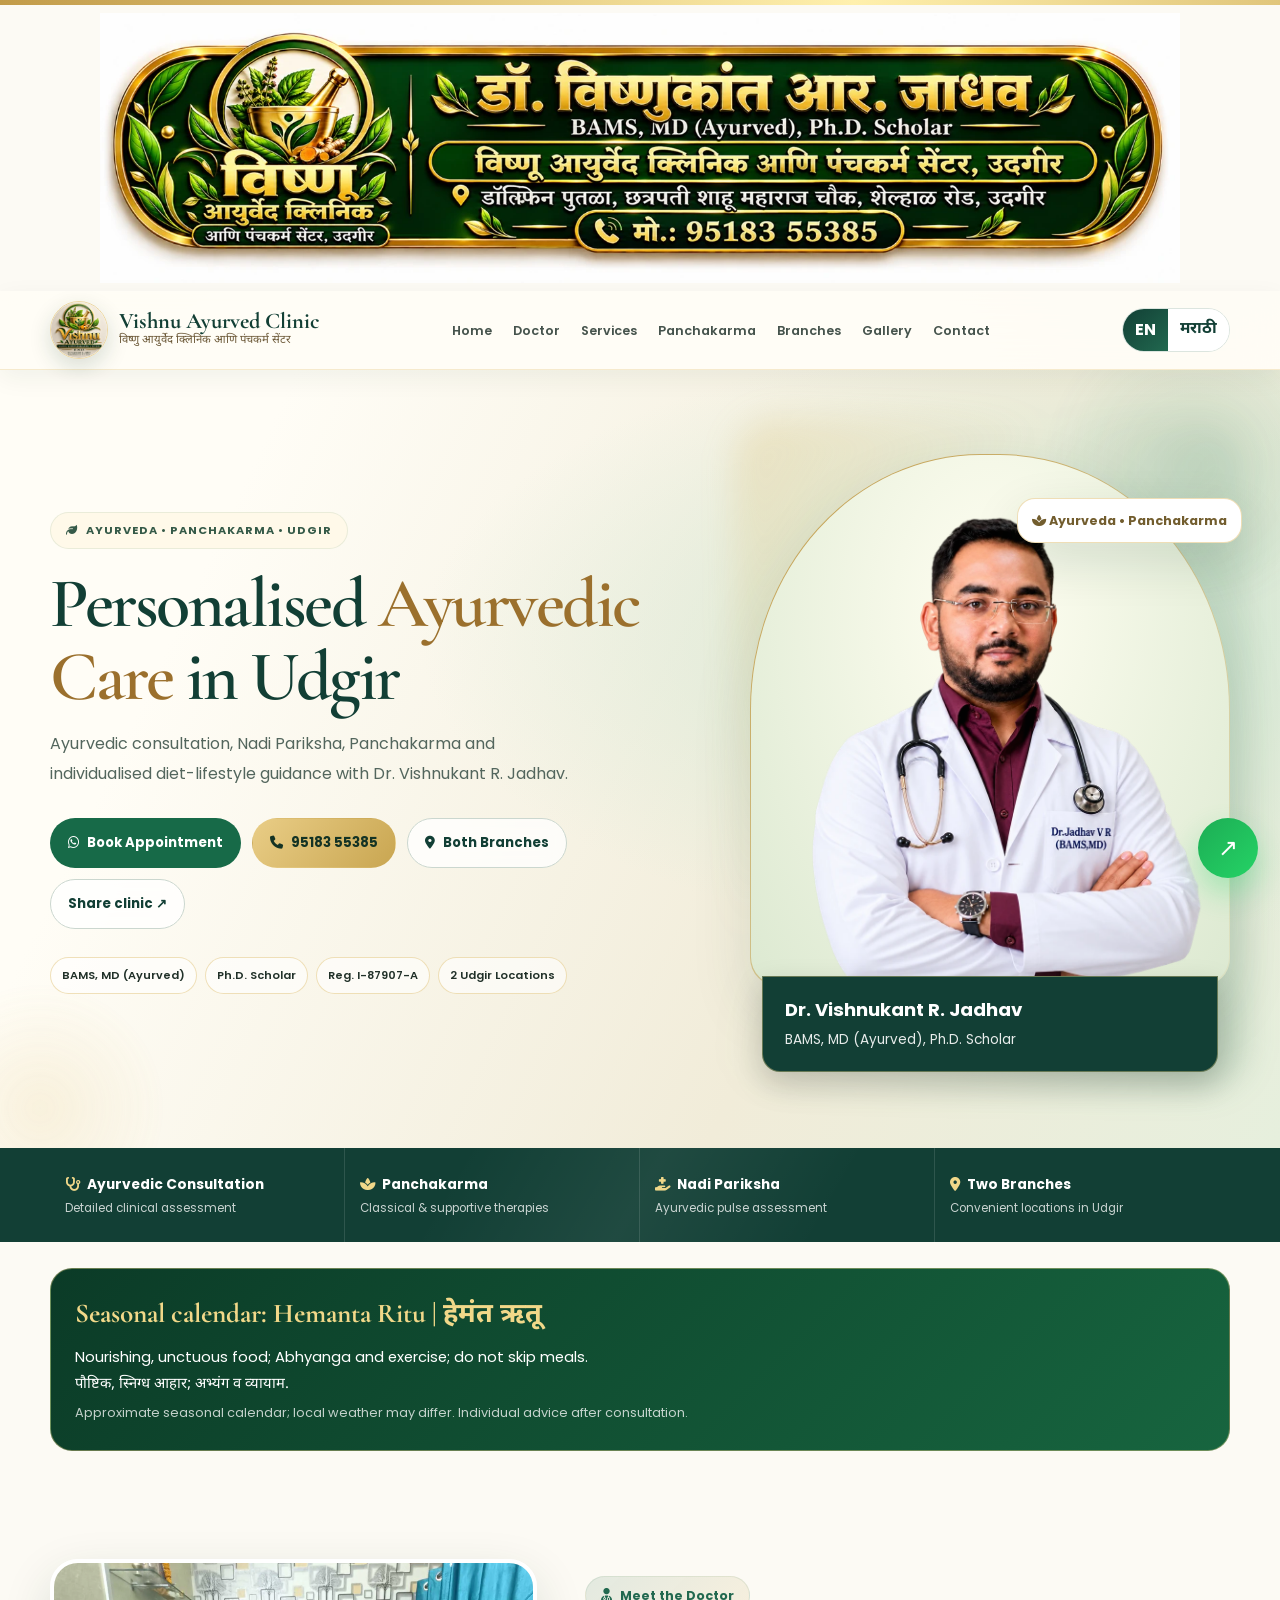
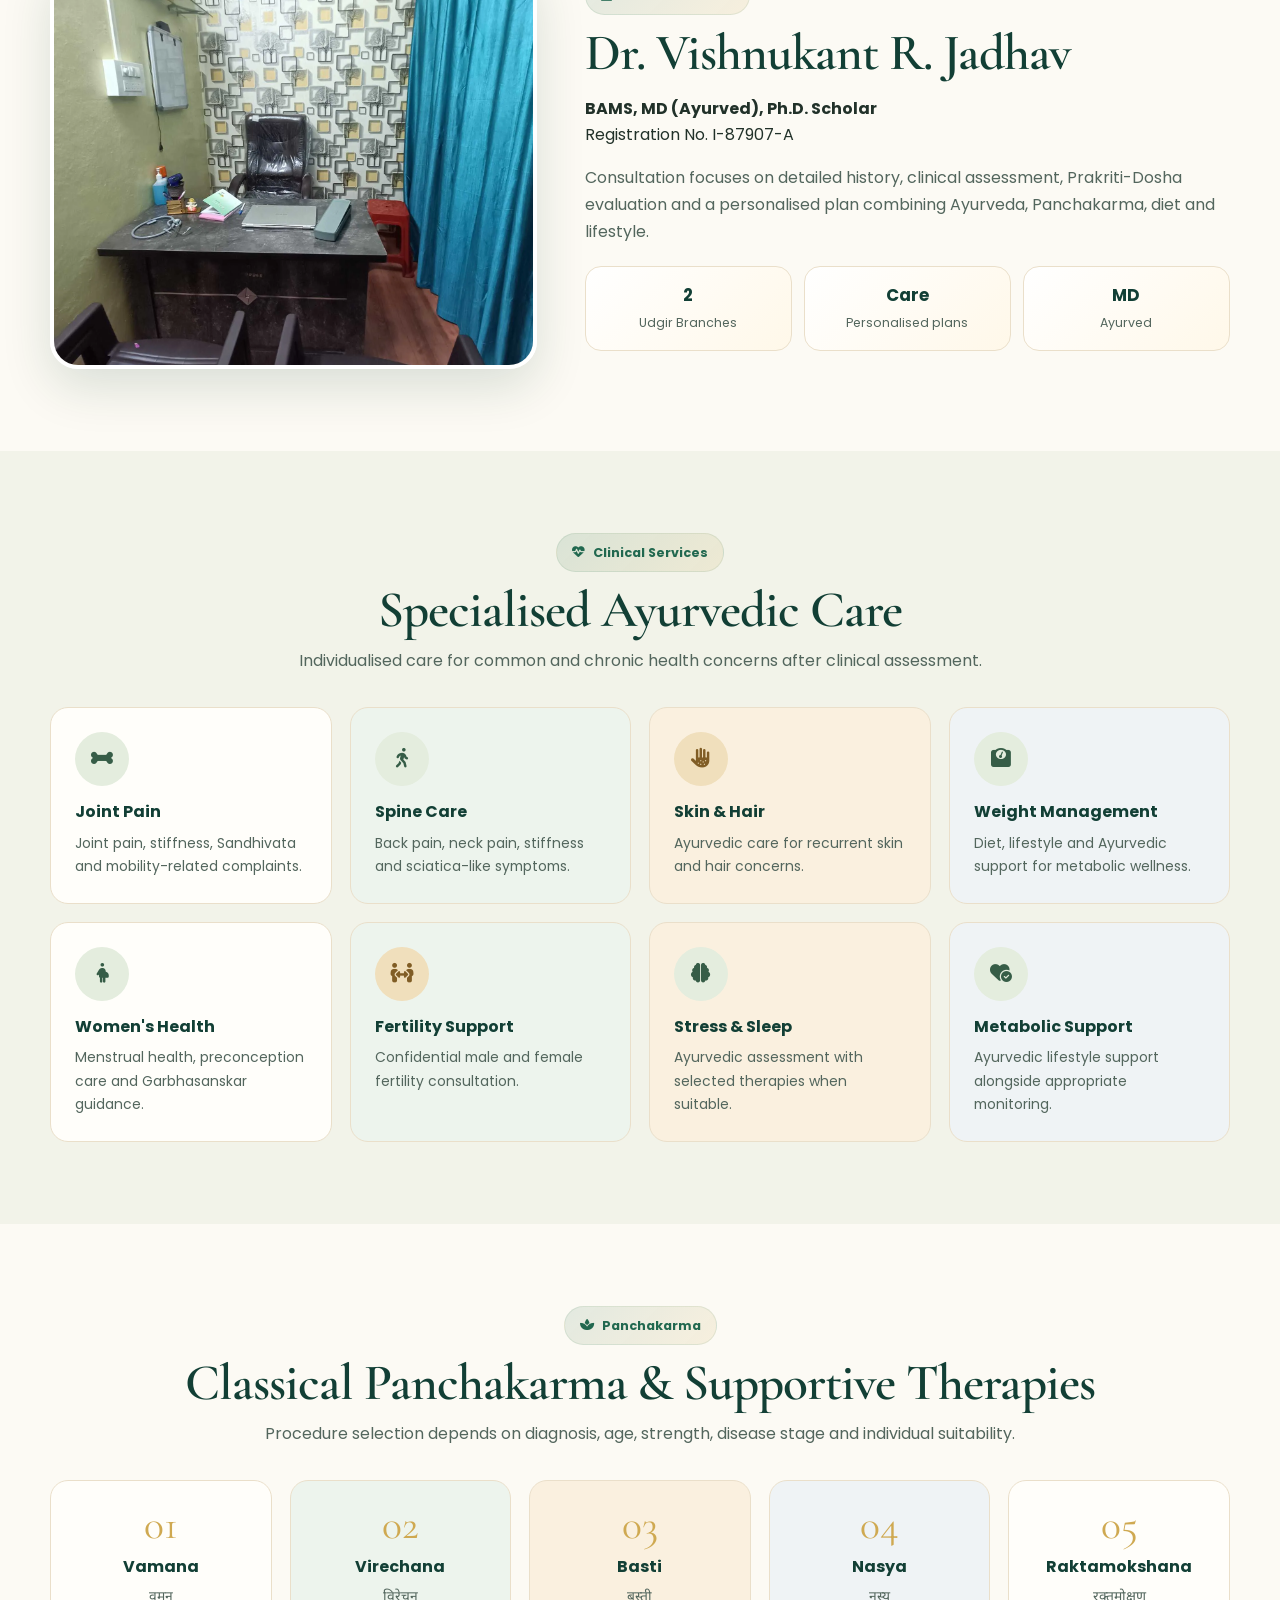
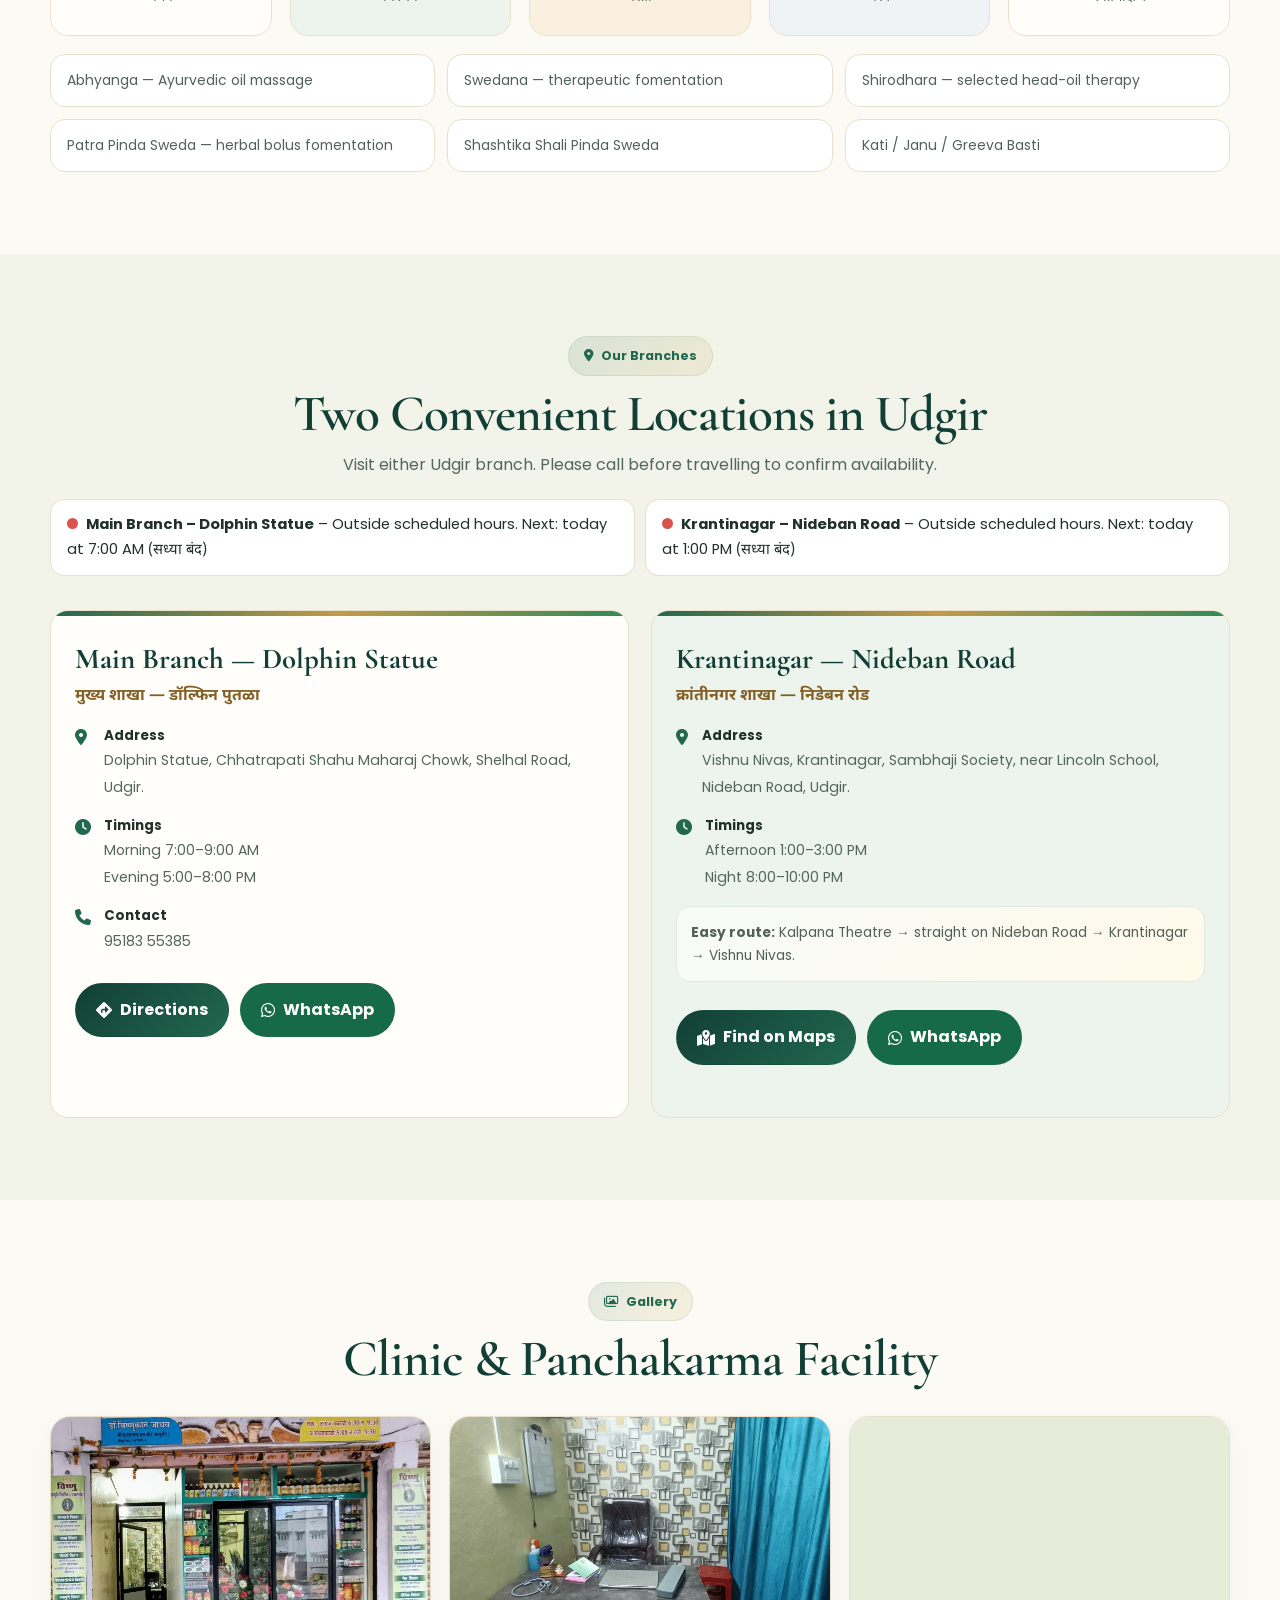
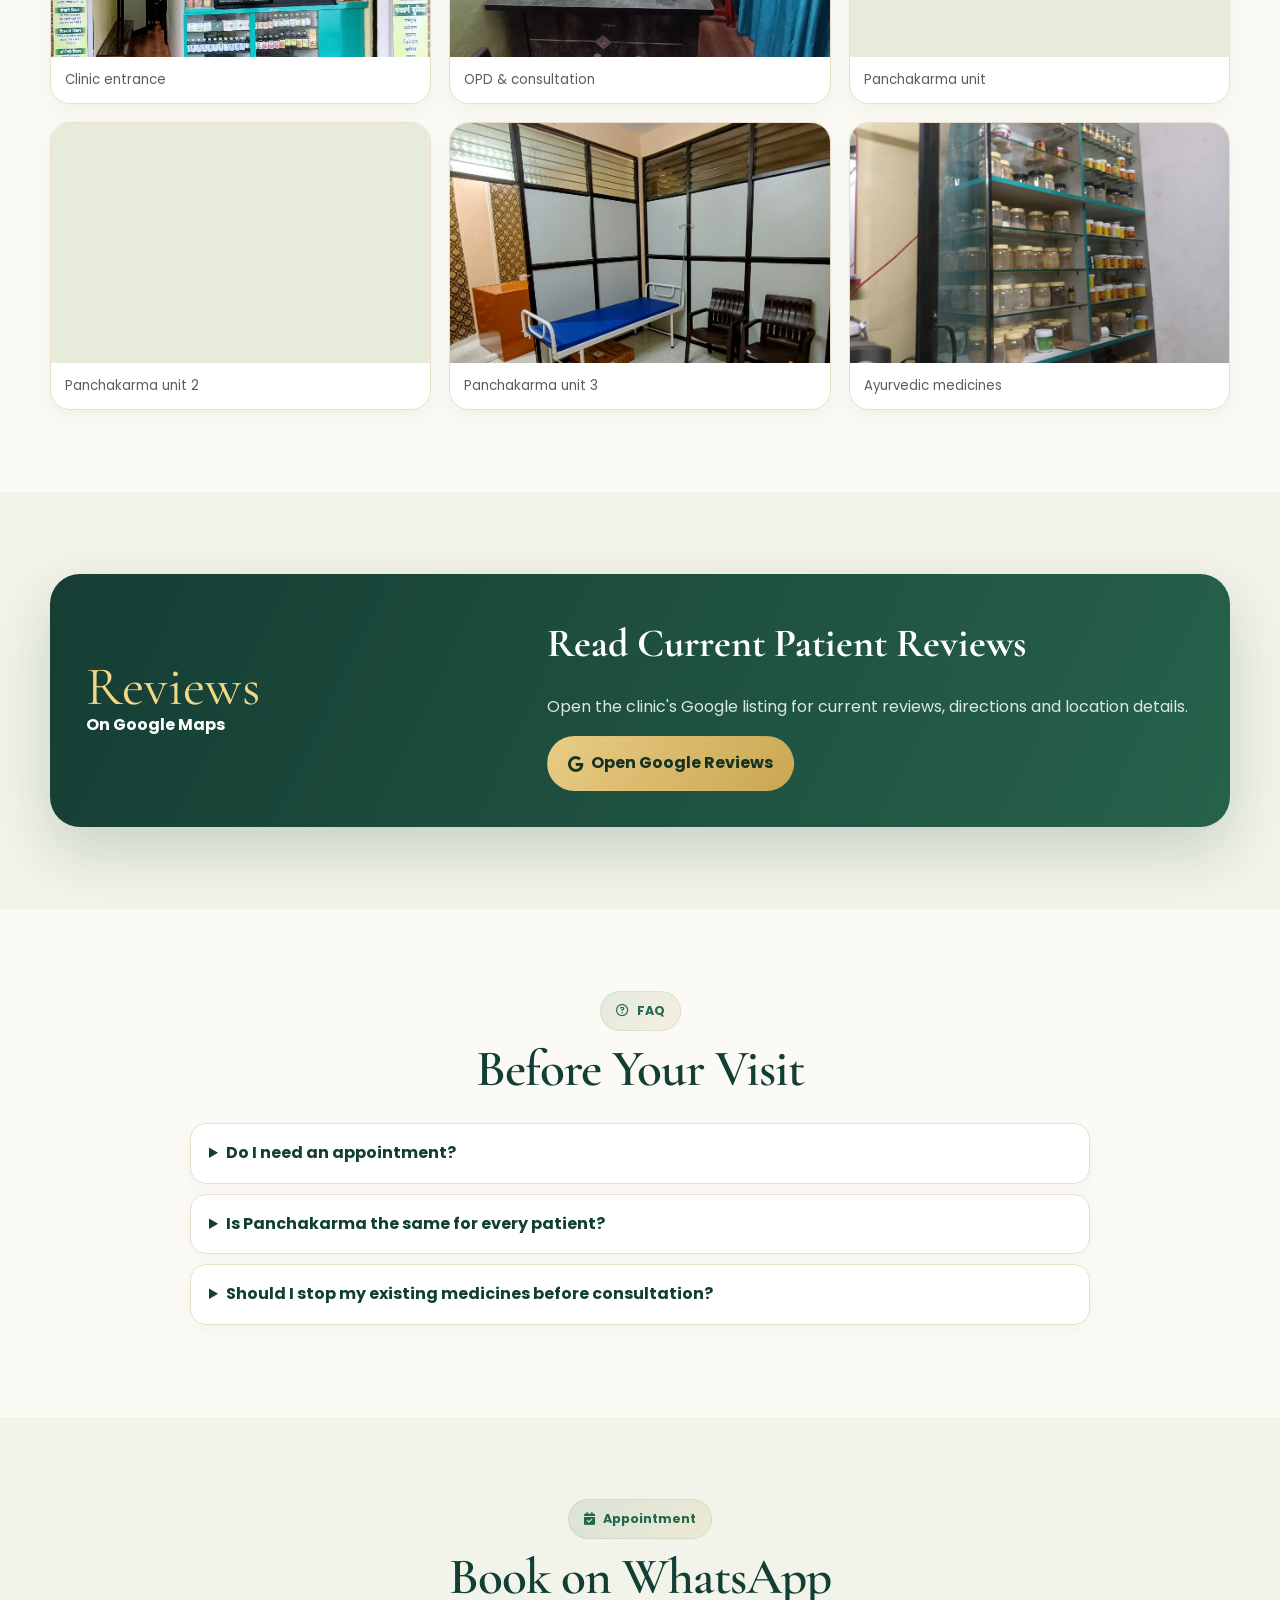
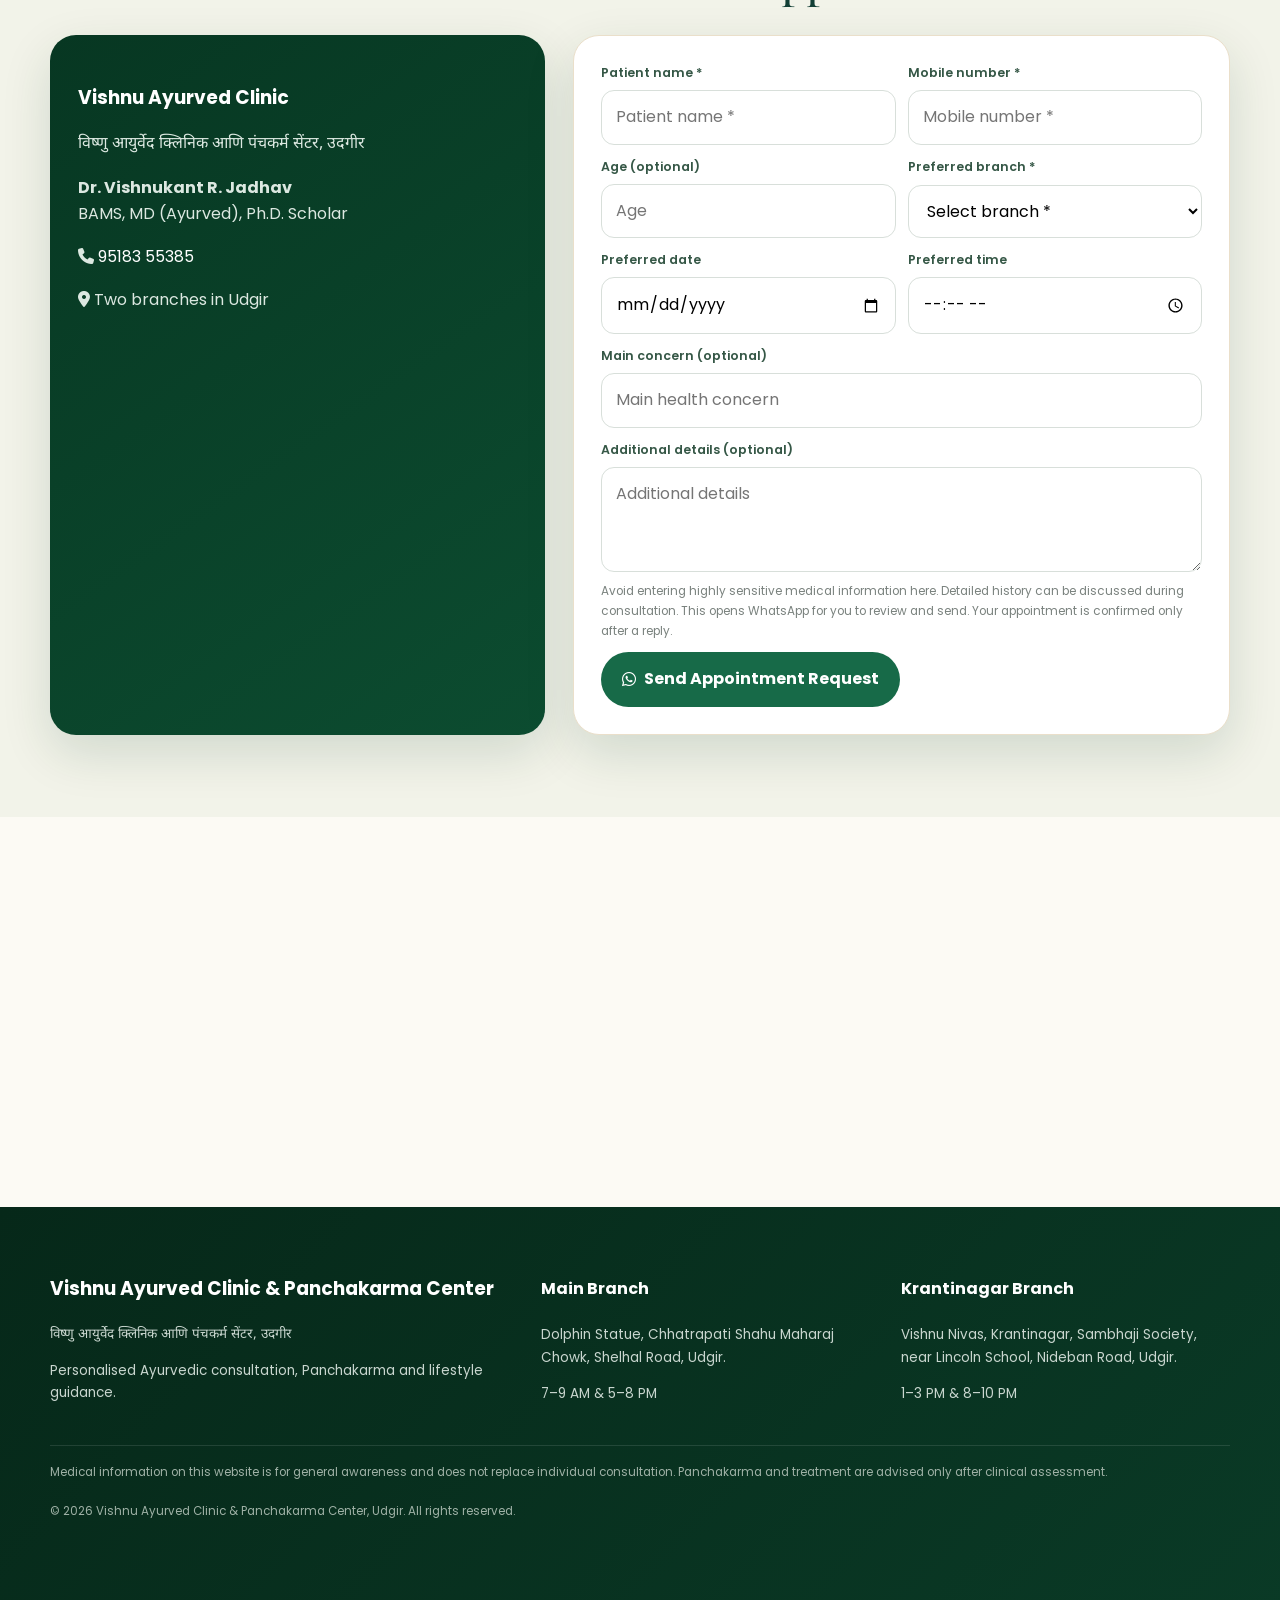
==== commit 349c7fdb: "Upgrade clinic branding, responsive theme, Marathi font and sharing" ====
--- a/index.html
+++ b/index.html
@@ -1,15 +1,16 @@
 <!DOCTYPE html>
+
 <html lang="en">
 <head>
-<meta charset="UTF-8">
-<meta name="viewport" content="width=device-width,initial-scale=1">
-<meta name="theme-color" content="#0b3b27">
-<meta name="description" content="Vishnu Ayurved Clinic & Panchakarma Center, Udgir — Dr. Vishnukant R. Jadhav, BAMS, MD (Ayurved), Ph.D. Scholar. Ayurvedic consultation, Panchakarma, Nadi Pariksha and personalised care at two Udgir branches. Contact 95183 55385.">
+<meta charset="utf-8"/>
+<meta content="width=device-width,initial-scale=1" name="viewport"/>
+<meta content="#0b3b27" name="theme-color"/>
+<meta content="Vishnu Ayurved Clinic &amp; Panchakarma Center, Udgir — Dr. Vishnukant R. Jadhav, BAMS, MD (Ayurved), Ph.D. Scholar. Ayurvedic consultation, Panchakarma, Nadi Pariksha and personalised care at two Udgir branches. Contact 95183 55385." name="description"/>
 <title>Vishnu Ayurved Clinic Udgir | Dr. Vishnukant R. Jadhav</title>
-<link rel="preconnect" href="https://fonts.googleapis.com">
-<link rel="preconnect" href="https://fonts.gstatic.com" crossorigin>
-<link href="https://fonts.googleapis.com/css2?family=Cormorant+Garamond:wght@600;700&family=Noto+Sans+Devanagari:wght@400;500;600;700&family=Poppins:wght@400;500;600;700&display=swap" rel="stylesheet">
-<link rel="stylesheet" href="https://cdnjs.cloudflare.com/ajax/libs/font-awesome/6.5.1/css/all.min.css">
+<link href="https://fonts.googleapis.com" rel="preconnect"/>
+<link crossorigin="" href="https://fonts.gstatic.com" rel="preconnect"/>
+<link href="https://fonts.googleapis.com/css2?family=Cormorant+Garamond:wght@600;700&amp;family=Noto+Sans+Devanagari:wght@400;500;600;700&amp;family=Poppins:wght@400;500;600;700&amp;display=swap" rel="stylesheet"/>
+<link href="https://cdnjs.cloudflare.com/ajax/libs/font-awesome/6.5.1/css/all.min.css" rel="stylesheet"/>
 <style>
 :root{--g:#0b3b27;--g2:#17653f;--g3:#2f8a58;--gold:#d5a83f;--gold2:#f1d889;--cream:#fff8e8;--ivory:#fffdf7;--ink:#213129;--muted:#67716c;--white:#fff;--line:#eadfca;--shadow:0 18px 50px rgba(10,55,36,.14);--r:24px}
 *{box-sizing:border-box}html{scroll-behavior:smooth;scroll-padding-top:92px}body{margin:0;font-family:Poppins,sans-serif;color:var(--ink);background:var(--ivory);line-height:1.68;overflow-x:hidden}img{max-width:100%;display:block}a{text-decoration:none;color:inherit}.container{width:min(1180px,calc(100% - 34px));margin:auto}.mr{font-family:'Noto Sans Devanagari',sans-serif}.hide-lang{display:none!important}
@@ -29,59 +30,56 @@
 @media(max-width:980px){.navlinks{position:fixed;right:-310px;top:80px;width:290px;height:calc(100vh - 80px);background:#fff;flex-direction:column;align-items:stretch;padding:22px;box-shadow:-16px 20px 38px rgba(0,0,0,.12);transition:.25s}.navlinks.open{right:0}.menu{display:block}.hero-grid,.about,.contact,.review{grid-template-columns:1fr}.doctor-card{margin:auto;max-width:600px}.cards{grid-template-columns:repeat(2,1fr)}.pk{grid-template-columns:repeat(3,1fr)}.strip-grid{grid-template-columns:repeat(2,1fr)}.gallery{grid-template-columns:repeat(2,1fr)}.footer-grid{grid-template-columns:1fr 1fr}.float-badge{right:12px}}
 @media(max-width:640px){.topbrand img{max-height:none}.brand strong{font-size:1.05rem}.brand small{font-size:.66rem}.lang{display:none}.hero{padding:52px 0 45px}.hero h1{font-size:3.1rem}.doctor-frame img{height:440px}.doctor-badge{left:18px;right:18px;bottom:18px}.float-badge{display:none}.strip-grid,.cards,.pk,.branches,.gallery,.fields,.footer-grid,.support-grid,.stat-row{grid-template-columns:1fr}.strip-item{border-right:0;border-bottom:1px solid rgba(255,255,255,.12)}.section{padding:64px 0}.wa-float{display:none}.mobile-bar{display:grid;grid-template-columns:repeat(3,1fr);position:fixed;left:0;right:0;bottom:0;z-index:1300;background:#fff;border-top:1px solid #dce4df;box-shadow:0 -10px 28px rgba(0,0,0,.08)}.mobile-bar a{padding:10px 5px;text-align:center;font-size:.72rem;font-weight:700;color:var(--g)}.mobile-bar a:nth-child(2){background:#22b85b;color:#fff}.mobile-bar i{display:block;font-size:1.05rem}.footer{padding-bottom:105px}}
 </style>
-<link rel="icon" href="images/vishnu-ayurved-logo-v2.webp?v=20260925-brand" type="image/webp">
-</head>
-
-<body>
+<link href="images/logo-20260925.webp" rel="icon" type="image/webp"/>
+<meta content="Vishnu Ayurved | Personalised care in Udgir" property="og:title"/><meta content="Meet Dr. Vishnukant R. Jadhav. Explore Ayurvedic consultation, Panchakarma and our two Udgir branches." property="og:description"/><meta content="website" property="og:type"/><meta content="https://drvishnukantdamchu-dotcom.github.io/Vishnu-Ayurved-Clinic-Udgir/" property="og:url"/><meta content="https://drvishnukantdamchu-dotcom.github.io/Vishnu-Ayurved-Clinic-Udgir/images/header-20260925.webp" property="og:image"/><link href="https://drvishnukantdamchu-dotcom.github.io/Vishnu-Ayurved-Clinic-Udgir/" rel="canonical"/><link href="refinement.css" rel="stylesheet"/></head>
+<body><a class="skip-link" href="#home">Skip to content</a>
 <div class="topline"></div>
-<div class="topbrand"><div class="container"><img src="images/vishnu-ayurved-header-v2.webp?v=20260925-brand" alt="Vishnu Ayurved Clinic Udgir branded header"></div></div>
+<div class="topbrand"><div class="container"><img alt="Vishnu Ayurved Clinic Udgir branded header" decoding="async" height="400" src="images/header-20260925.webp" width="1600"/></div></div>
 <nav class="nav"><div class="container">
-<a class="brand" href="#home"><img src="images/vishnu-ayurved-logo-v2.webp?v=20260925-brand" alt="Vishnu Ayurved logo"><span><strong>Vishnu Ayurved Clinic</strong><small>विष्णू आयुर्वेद क्लिनिक आणि पंचकर्म सेंटर</small></span></a>
-<ul class="navlinks" id="navlinks"><li><a href="#home" data-en="Home" data-mr="मुख्यपृष्ठ">Home</a></li><li><a href="#doctor" data-en="Doctor" data-mr="डॉक्टर">Doctor</a></li><li><a href="#services" data-en="Services" data-mr="सेवा">Services</a></li><li><a href="#panchakarma" data-en="Panchakarma" data-mr="पंचकर्म">Panchakarma</a></li><li><a href="#branches" data-en="Branches" data-mr="शाखा">Branches</a></li><li><a href="#gallery" data-en="Gallery" data-mr="गॅलरी">Gallery</a></li><li><a href="#contact" data-en="Contact" data-mr="संपर्क">Contact</a></li></ul>
-<div class="lang"><button id="enBtn" class="active">EN</button><button id="mrBtn">मराठी</button></div><button class="menu" id="menu" aria-label="Menu"><i class="fa-solid fa-bars"></i></button>
+<a class="brand" href="#home"><img alt="Vishnu Ayurved logo" decoding="async" height="1000" src="images/logo-20260925.webp" width="1000"/><span><strong>Vishnu Ayurved Clinic</strong><small>विष्णु आयुर्वेद क्लिनिक आणि पंचकर्म सेंटर</small></span></a>
+<ul class="navlinks" id="navlinks"><li><a data-en="Home" data-mr="मुख्यपृष्ठ" href="#home">Home</a></li><li><a data-en="Doctor" data-mr="डॉक्टर" href="#doctor">Doctor</a></li><li><a data-en="Services" data-mr="सेवा" href="#services">Services</a></li><li><a data-en="Panchakarma" data-mr="पंचकर्म" href="#panchakarma">Panchakarma</a></li><li><a data-en="Branches" data-mr="शाखा" href="#branches">Branches</a></li><li><a data-en="Gallery" data-mr="गॅलरी" href="#gallery">Gallery</a></li><li><a data-en="Contact" data-mr="संपर्क" href="#contact">Contact</a></li></ul>
+<div class="lang"><button class="active" id="enBtn">EN</button><button id="mrBtn">मराठी</button></div><button aria-controls="navlinks" aria-expanded="false" aria-label="Menu" class="menu" id="menu">☰</button>
 </div></nav>
 <main>
 <section class="hero" id="home"><div class="container hero-grid"><div class="reveal">
-<span class="eyebrow"><i class="fa-solid fa-leaf"></i><span class="en">Ayurveda • Panchakarma • Udgir</span><span class="mr hide-lang">आयुर्वेद • पंचकर्म • उदगीर</span></span>
+<span class="eyebrow"><i class="fa-solid fa-leaf"></i><span class="en">Ayurveda • Panchakarma • Udgir</span><span class="mr hide-lang" data-switch="true">आयुर्वेद • पंचकर्म • उदगीर</span></span>
 <div class="en"><h1>Personalised <span>Ayurvedic Care</span> in Udgir</h1><p class="lead">Ayurvedic consultation, Nadi Pariksha, Panchakarma and individualised diet-lifestyle guidance with Dr. Vishnukant R. Jadhav.</p></div>
-<div class="mr hide-lang"><h1>उदगीरमध्ये <span>व्यक्तिनिहाय आयुर्वेदिक उपचार</span></h1><p class="lead mr">डॉ. विष्णुकांत र. जाधव यांच्याकडून आयुर्वेदिक तपासणी, नाडी परीक्षा, पंचकर्म तसेच व्यक्तिनुसार आहार-विहार मार्गदर्शन.</p></div>
-<div class="actions"><a class="btn btn-wa" href="https://wa.me/919518355385?text=Namaskar%20Doctor%2C%20I%20would%20like%20to%20book%20an%20appointment." target="_blank"><i class="fa-brands fa-whatsapp"></i><span class="en">Book Appointment</span><span class="mr hide-lang">अपॉइंटमेंट बुक करा</span></a><a class="btn btn-gold" href="tel:+919518355385"><i class="fa-solid fa-phone"></i>95183 55385</a><a class="btn btn-outline" href="#branches"><i class="fa-solid fa-location-dot"></i><span class="en">Both Branches</span><span class="mr hide-lang">दोन्ही शाखा</span></a></div>
+<div class="mr hide-lang" data-switch="true"><h1>उदगीरमध्ये <span>व्यक्तिनिहाय आयुर्वेदिक उपचार</span></h1><p class="lead mr">डॉ. विष्णुकांत र. जाधव यांच्याकडून आयुर्वेदिक तपासणी, नाडी परीक्षा, पंचकर्म तसेच व्यक्तिनुसार आहार-विहार मार्गदर्शन.</p></div>
+<div class="actions"><a class="btn btn-wa" href="#contact" rel="noopener noreferrer" target="_blank"><i class="fa-brands fa-whatsapp"></i><span class="en">Book Appointment</span><span class="mr hide-lang" data-switch="true">अपॉइंटमेंट बुक करा</span></a><a class="btn btn-gold" href="tel:+919518355385"><i class="fa-solid fa-phone"></i>95183 55385</a><a class="btn btn-outline" href="#branches"><i class="fa-solid fa-location-dot"></i><span class="en">Both Branches</span><span class="mr hide-lang" data-switch="true">दोन्ही शाखा</span></a><button class="btn btn-outline" id="share-site" type="button">Share clinic ↗</button></div><p class="note" id="share-status" role="status"></p>
 <div class="trust"><span class="chip">BAMS, MD (Ayurved)</span><span class="chip">Ph.D. Scholar</span><span class="chip">Reg. I-87907-A</span><span class="chip">2 Udgir Locations</span></div>
-</div><div class="doctor-card reveal"><div class="doctor-frame"><img src="images/doctor-vishnukant-jadhav-v3.webp?v=20260925-brand" alt="Dr. Vishnukant R. Jadhav"></div><div class="doctor-badge"><strong>Dr. Vishnukant R. Jadhav</strong><span>BAMS, MD (Ayurved), Ph.D. Scholar</span></div><div class="float-badge"><i class="fa-solid fa-spa"></i> Ayurveda • Panchakarma</div></div></div></section>
-<section class="strip"><div class="container strip-grid"><div class="strip-item"><strong><i class="fa-solid fa-stethoscope"></i><span class="en">Ayurvedic Consultation</span><span class="mr hide-lang">आयुर्वेदिक तपासणी</span></strong><small>Detailed clinical assessment</small></div><div class="strip-item"><strong><i class="fa-solid fa-spa"></i>Panchakarma</strong><small>Classical & supportive therapies</small></div><div class="strip-item"><strong><i class="fa-solid fa-hand-holding-medical"></i>Nadi Pariksha</strong><small>Ayurvedic pulse assessment</small></div><div class="strip-item"><strong><i class="fa-solid fa-location-dot"></i><span class="en">Two Branches</span><span class="mr hide-lang">दोन शाखा</span></strong><small>Convenient locations in Udgir</small></div></div></section>
-<section class="section" id="doctor"><div class="container about"><div class="reveal"><img src="images/vishnu-ayurved-clinic-and-panchkarma-centre-udgir-udgir-ayurvedic-clinics-opd.jpg" alt="Vishnu Ayurved Clinic OPD"></div><div class="reveal"><span class="eyebrow"><i class="fa-solid fa-user-doctor"></i><span class="en">Meet the Doctor</span><span class="mr hide-lang">डॉक्टरांविषयी</span></span><h2 class="title">Dr. Vishnukant R. Jadhav</h2><p><strong>BAMS, MD (Ayurved), Ph.D. Scholar</strong><br>Registration No. I-87907-A</p><p class="en" style="color:var(--muted)">Consultation focuses on detailed history, clinical assessment, Prakriti-Dosha evaluation and a personalised plan combining Ayurveda, Panchakarma, diet and lifestyle.</p><p class="mr hide-lang" style="color:var(--muted)">सविस्तर इतिहास, प्रत्यक्ष तपासणी, प्रकृती-दोष विचार आणि आवश्यकतेनुसार पंचकर्म, औषध, आहार व दिनचर्येचा व्यक्तिनिहाय समन्वय केला जातो.</p><div class="stat-row"><div class="stat"><strong>2</strong><span>Udgir Branches</span></div><div class="stat"><strong>4.8★</strong><span>Google Rating</span></div><div class="stat"><strong>MD</strong><span>Ayurved</span></div></div></div></div></section>
-<section class="section soft" id="services"><div class="container"><div class="center reveal"><span class="eyebrow"><i class="fa-solid fa-heart-pulse"></i><span class="en">Clinical Services</span><span class="mr hide-lang">उपचार सेवा</span></span><h2 class="title"><span class="en">Specialised Ayurvedic Care</span><span class="mr hide-lang">विशेष आयुर्वेदिक उपचार</span></h2><p class="sub en">Individualised care for common and chronic health concerns after clinical assessment.</p><p class="sub mr hide-lang">प्रत्यक्ष तपासणीनंतर सामान्य व जुनाट आरोग्य समस्यांसाठी व्यक्तिनिहाय आयुर्वेदिक उपचार.</p></div><div class="cards">
-<article class="card reveal"><div class="icon"><i class="fa-solid fa-bone"></i></div><h3>Joint Pain</h3><p>Joint pain, stiffness, Sandhivata and mobility-related complaints.</p></article>
-<article class="card reveal"><div class="icon"><i class="fa-solid fa-person-walking"></i></div><h3>Spine Care</h3><p>Back pain, neck pain, stiffness and sciatica-like symptoms.</p></article>
-<article class="card reveal"><div class="icon"><i class="fa-solid fa-hand-dots"></i></div><h3>Skin & Hair</h3><p>Ayurvedic care for recurrent skin and hair concerns.</p></article>
-<article class="card reveal"><div class="icon"><i class="fa-solid fa-weight-scale"></i></div><h3>Weight Management</h3><p>Diet, lifestyle and Ayurvedic support for metabolic wellness.</p></article>
-<article class="card reveal"><div class="icon"><i class="fa-solid fa-person-pregnant"></i></div><h3>Women's Health</h3><p>Menstrual health, preconception care and Garbhasanskar guidance.</p></article>
-<article class="card reveal"><div class="icon"><i class="fa-solid fa-people-arrows"></i></div><h3>Fertility Support</h3><p>Confidential male and female fertility consultation.</p></article>
-<article class="card reveal"><div class="icon"><i class="fa-solid fa-brain"></i></div><h3>Stress & Sleep</h3><p>Ayurvedic assessment with selected therapies when suitable.</p></article>
-<article class="card reveal"><div class="icon"><i class="fa-solid fa-heart-circle-check"></i></div><h3>Metabolic Support</h3><p>Ayurvedic lifestyle support alongside appropriate monitoring.</p></article>
+</div><div class="doctor-card reveal"><div class="doctor-frame"><img alt="Dr. Vishnukant R. Jadhav" decoding="async" fetchpriority="high" height="989" src="images/doctor-20260925.webp" width="1000"/></div><div class="doctor-badge"><strong>Dr. Vishnukant R. Jadhav</strong><span>BAMS, MD (Ayurved), Ph.D. Scholar</span></div><div class="float-badge"><i class="fa-solid fa-spa"></i> Ayurveda • Panchakarma</div></div></div></section>
+<section class="strip"><div class="container strip-grid"><div class="strip-item"><strong><i class="fa-solid fa-stethoscope"></i><span class="en">Ayurvedic Consultation</span><span class="mr hide-lang" data-switch="true">आयुर्वेदिक तपासणी</span></strong><small>Detailed clinical assessment</small></div><div class="strip-item"><strong><i class="fa-solid fa-spa"></i>Panchakarma</strong><small>Classical &amp; supportive therapies</small></div><div class="strip-item"><strong><i class="fa-solid fa-hand-holding-medical"></i>Nadi Pariksha</strong><small>Ayurvedic pulse assessment</small></div><div class="strip-item"><strong><i class="fa-solid fa-location-dot"></i><span class="en">Two Branches</span><span class="mr hide-lang" data-switch="true">दोन शाखा</span></strong><small>Convenient locations in Udgir</small></div></div></section>
+<section class="section" id="doctor"><div class="container about"><div class="reveal"><img alt="Vishnu Ayurved Clinic OPD" decoding="async" height="2000" src="images/vishnu-ayurved-clinic-and-panchkarma-centre-udgir-udgir-ayurvedic-clinics-opd.jpg" width="1500"/></div><div class="reveal"><span class="eyebrow"><i class="fa-solid fa-user-doctor"></i><span class="en">Meet the Doctor</span><span class="mr hide-lang" data-switch="true">डॉक्टरांविषयी</span></span><h2 class="title">Dr. Vishnukant R. Jadhav</h2><p><strong>BAMS, MD (Ayurved), Ph.D. Scholar</strong><br/>Registration No. I-87907-A</p><p class="en" style="color:var(--muted)">Consultation focuses on detailed history, clinical assessment, Prakriti-Dosha evaluation and a personalised plan combining Ayurveda, Panchakarma, diet and lifestyle.</p><p class="mr hide-lang" data-switch="true" style="color:var(--muted)">सविस्तर इतिहास, प्रत्यक्ष तपासणी, प्रकृती-दोष विचार आणि आवश्यकतेनुसार पंचकर्म, औषध, आहार व दिनचर्येचा व्यक्तिनिहाय समन्वय केला जातो.</p><div class="stat-row"><div class="stat"><strong>2</strong><span>Udgir Branches</span></div><div class="stat"><strong>Care</strong><span>Personalised plans</span></div><div class="stat"><strong>MD</strong><span>Ayurved</span></div></div></div></div></section>
+<section class="section soft" id="services"><div class="container"><div class="center reveal"><span class="eyebrow"><i class="fa-solid fa-heart-pulse"></i><span class="en">Clinical Services</span><span class="mr hide-lang" data-switch="true">उपचार सेवा</span></span><h2 class="title"><span class="en">Specialised Ayurvedic Care</span><span class="mr hide-lang" data-switch="true">विशेष आयुर्वेदिक उपचार</span></h2><p class="sub en">Individualised care for common and chronic health concerns after clinical assessment.</p><p class="sub mr hide-lang" data-switch="true">प्रत्यक्ष तपासणीनंतर सामान्य व जुनाट आरोग्य समस्यांसाठी व्यक्तिनिहाय आयुर्वेदिक उपचार.</p></div><div class="cards">
+<article class="card reveal"><div class="icon"><i class="fa-solid fa-bone"></i></div><h3 data-en="Joint Pain" data-mr="सांधेदुखी">Joint Pain</h3><p>Joint pain, stiffness, Sandhivata and mobility-related complaints.</p></article>
+<article class="card reveal"><div class="icon"><i class="fa-solid fa-person-walking"></i></div><h3 data-en="Spine Care" data-mr="मणक्यांचे आरोग्य">Spine Care</h3><p>Back pain, neck pain, stiffness and sciatica-like symptoms.</p></article>
+<article class="card reveal"><div class="icon"><i class="fa-solid fa-hand-dots"></i></div><h3 data-en="Skin &amp; Hair" data-mr="त्वचा व केस">Skin &amp; Hair</h3><p>Ayurvedic care for recurrent skin and hair concerns.</p></article>
+<article class="card reveal"><div class="icon"><i class="fa-solid fa-weight-scale"></i></div><h3 data-en="Weight Management" data-mr="वजन व्यवस्थापन">Weight Management</h3><p>Diet, lifestyle and Ayurvedic support for metabolic wellness.</p></article>
+<article class="card reveal"><div class="icon"><i class="fa-solid fa-person-pregnant"></i></div><h3 data-en="Women's Health" data-mr="महिलांचे आरोग्य">Women's Health</h3><p>Menstrual health, preconception care and Garbhasanskar guidance.</p></article>
+<article class="card reveal"><div class="icon"><i class="fa-solid fa-people-arrows"></i></div><h3 data-en="Fertility Support" data-mr="प्रजननविषयक मार्गदर्शन">Fertility Support</h3><p>Confidential male and female fertility consultation.</p></article>
+<article class="card reveal"><div class="icon"><i class="fa-solid fa-brain"></i></div><h3 data-en="Stress &amp; Sleep" data-mr="ताण व झोप">Stress &amp; Sleep</h3><p>Ayurvedic assessment with selected therapies when suitable.</p></article>
+<article class="card reveal"><div class="icon"><i class="fa-solid fa-heart-circle-check"></i></div><h3 data-en="Metabolic Support" data-mr="चयापचयविषयक मार्गदर्शन">Metabolic Support</h3><p>Ayurvedic lifestyle support alongside appropriate monitoring.</p></article>
 </div></div></section>
-<section class="section" id="panchakarma"><div class="container"><div class="center reveal"><span class="eyebrow"><i class="fa-solid fa-spa"></i>Panchakarma</span><h2 class="title">Classical Panchakarma & Supportive Therapies</h2><p class="sub">Procedure selection depends on diagnosis, age, strength, disease stage and individual suitability.</p></div><div class="cards pk"><article class="card reveal"><div class="num">01</div><h3>Vamana</h3><p class="mr">वमन</p></article><article class="card reveal"><div class="num">02</div><h3>Virechana</h3><p class="mr">विरेचन</p></article><article class="card reveal"><div class="num">03</div><h3>Basti</h3><p class="mr">बस्ती</p></article><article class="card reveal"><div class="num">04</div><h3>Nasya</h3><p class="mr">नस्य</p></article><article class="card reveal"><div class="num">05</div><h3>Raktamokshana</h3><p class="mr">रक्तमोक्षण</p></article></div><div class="support-grid"><div class="support">Abhyanga — Ayurvedic oil massage</div><div class="support">Swedana — therapeutic fomentation</div><div class="support">Shirodhara — selected head-oil therapy</div><div class="support">Patra Pinda Sweda — herbal bolus fomentation</div><div class="support">Shashtika Shali Pinda Sweda</div><div class="support">Kati / Janu / Greeva Basti</div></div></div></section>
-<section class="section soft" id="branches"><div class="container"><div class="center reveal"><span class="eyebrow"><i class="fa-solid fa-location-dot"></i><span class="en">Our Branches</span><span class="mr hide-lang">आमच्या शाखा</span></span><h2 class="title"><span class="en">Two Convenient Locations in Udgir</span><span class="mr hide-lang">उदगीरमध्ये दोन सुविधाजनक शाखा</span></h2></div><div class="branches">
-<article class="card branch reveal"><h3>Main Branch — Dolphin Statue</h3><div class="mrname">मुख्य शाखा — डॉल्फिन पुतळा</div><div class="row"><i class="fa-solid fa-location-dot"></i><div><strong>Address</strong><span>Dolphin Statue, Chhatrapati Shahu Maharaj Chowk, Shelhal Road, Udgir.</span></div></div><div class="row"><i class="fa-solid fa-clock"></i><div><strong>Timings</strong><span>Morning 7:00–9:00 AM<br>Evening 5:00–8:00 PM</span></div></div><div class="row"><i class="fa-solid fa-phone"></i><div><strong>Contact</strong><span>95183 55385</span></div></div><div class="actions"><a class="btn btn-green" href="https://www.google.com/maps/search/?api=1&query=Vishnu+Ayurved+Clinic+Panchakarma+Centre+Udgir" target="_blank"><i class="fa-solid fa-diamond-turn-right"></i>Directions</a><a class="btn btn-wa" href="https://wa.me/919518355385" target="_blank"><i class="fa-brands fa-whatsapp"></i>WhatsApp</a></div></article>
-<article class="card branch reveal"><h3>Krantinagar — Nideban Road</h3><div class="mrname">क्रांतीनगर शाखा — निदेबन रोड</div><div class="row"><i class="fa-solid fa-location-dot"></i><div><strong>Address</strong><span>Vishnu Nivas, Krantinagar, Sambhaji Society, near Lincoln School, Nideban Road, Udgir.</span></div></div><div class="row"><i class="fa-solid fa-clock"></i><div><strong>Timings</strong><span>Afternoon 1:00–3:00 PM<br>Night 8:00–10:00 PM</span></div></div><div class="route"><strong>Easy route:</strong> Kalpana Theatre → straight on Nideban Road → Krantinagar → Vishnu Nivas.</div><div class="actions"><a class="btn btn-green" href="https://www.google.com/maps/search/?api=1&query=Vishnu+Nivas+Krantinagar+Sambhaji+Society+Nideban+Road+Udgir" target="_blank"><i class="fa-solid fa-map-location-dot"></i>Find on Maps</a><a class="btn btn-wa" href="https://wa.me/919518355385?text=Namaskar%20Doctor%2C%20I%20want%20an%20appointment%20at%20Krantinagar%20branch." target="_blank"><i class="fa-brands fa-whatsapp"></i>WhatsApp</a></div></article>
+<section class="section" id="panchakarma"><div class="container"><div class="center reveal"><span class="eyebrow"><i class="fa-solid fa-spa"></i>Panchakarma</span><h2 class="title" data-en="Classical Panchakarma &amp; Supportive Therapies" data-mr="पंचकर्म व पूरक उपचार">Classical Panchakarma &amp; Supportive Therapies</h2><p class="sub">Procedure selection depends on diagnosis, age, strength, disease stage and individual suitability.</p></div><div class="cards pk"><article class="card reveal"><div class="num">01</div><h3>Vamana</h3><p class="mr">वमन</p></article><article class="card reveal"><div class="num">02</div><h3>Virechana</h3><p class="mr">विरेचन</p></article><article class="card reveal"><div class="num">03</div><h3>Basti</h3><p class="mr">बस्ती</p></article><article class="card reveal"><div class="num">04</div><h3>Nasya</h3><p class="mr">नस्य</p></article><article class="card reveal"><div class="num">05</div><h3>Raktamokshana</h3><p class="mr">रक्तमोक्षण</p></article></div><div class="support-grid"><div class="support">Abhyanga — Ayurvedic oil massage</div><div class="support">Swedana — therapeutic fomentation</div><div class="support">Shirodhara — selected head-oil therapy</div><div class="support">Patra Pinda Sweda — herbal bolus fomentation</div><div class="support">Shashtika Shali Pinda Sweda</div><div class="support">Kati / Janu / Greeva Basti</div></div></div></section>
+<section class="section soft" id="branches"><div class="container"><div class="center reveal"><span class="eyebrow"><i class="fa-solid fa-location-dot"></i><span class="en">Our Branches</span><span class="mr hide-lang" data-switch="true">आमच्या शाखा</span></span><h2 class="title"><span class="en">Two Convenient Locations in Udgir</span><span class="mr hide-lang" data-switch="true">उदगीरमध्ये दोन सुविधाजनक शाखा</span></h2><p class="sub">Visit either Udgir branch. Please call before travelling to confirm availability.</p></div><div class="branches">
+<article class="card branch reveal"><h3 data-en="Main Branch — Dolphin Statue" data-mr="मुख्य शाखा — डॉल्फिन पुतळा">Main Branch — Dolphin Statue</h3><div class="mrname">मुख्य शाखा — डॉल्फिन पुतळा</div><div class="row"><i class="fa-solid fa-location-dot"></i><div><strong>Address</strong><span>Dolphin Statue, Chhatrapati Shahu Maharaj Chowk, Shelhal Road, Udgir.</span></div></div><div class="row"><i class="fa-solid fa-clock"></i><div><strong>Timings</strong><span>Morning 7:00–9:00 AM<br/>Evening 5:00–8:00 PM</span></div></div><div class="row"><i class="fa-solid fa-phone"></i><div><strong>Contact</strong><span>95183 55385</span></div></div><div class="actions"><a class="btn btn-green" href="https://www.google.com/maps/search/?api=1&amp;query=Vishnu+Ayurved+Clinic+Panchakarma+Centre+Udgir" rel="noopener noreferrer" target="_blank"><i class="fa-solid fa-diamond-turn-right"></i>Directions</a><a class="btn btn-wa" href="https://wa.me/919518355385" rel="noopener noreferrer" target="_blank"><i class="fa-brands fa-whatsapp"></i>WhatsApp</a></div></article>
+<article class="card branch reveal"><h3 data-en="Krantinagar — Nideban Road" data-mr="क्रांतीनगर — निडेबन रोड">Krantinagar — Nideban Road</h3><div class="mrname">क्रांतीनगर शाखा — निडेबन रोड</div><div class="row"><i class="fa-solid fa-location-dot"></i><div><strong>Address</strong><span>Vishnu Nivas, Krantinagar, Sambhaji Society, near Lincoln School, Nideban Road, Udgir.</span></div></div><div class="row"><i class="fa-solid fa-clock"></i><div><strong>Timings</strong><span>Afternoon 1:00–3:00 PM<br/>Night 8:00–10:00 PM</span></div></div><div class="route"><strong>Easy route:</strong> Kalpana Theatre → straight on Nideban Road → Krantinagar → Vishnu Nivas.</div><div class="actions"><a class="btn btn-green" href="https://www.google.com/maps/search/?api=1&amp;query=Vishnu+Nivas+Krantinagar+Sambhaji+Society+Nideban+Road+Udgir" rel="noopener noreferrer" target="_blank"><i class="fa-solid fa-map-location-dot"></i>Find on Maps</a><a class="btn btn-wa" href="https://wa.me/919518355385?text=Namaskar%20Doctor%2C%20I%20want%20an%20appointment%20at%20Krantinagar%20branch." rel="noopener noreferrer" target="_blank"><i class="fa-brands fa-whatsapp"></i>WhatsApp</a></div></article>
 </div></div></section>
-<section class="section" id="gallery"><div class="container"><div class="center reveal"><span class="eyebrow"><i class="fa-regular fa-images"></i>Gallery</span><h2 class="title">Clinic & Panchakarma Facility</h2></div><div class="gallery"><figure class="reveal"><img loading="lazy" src="images/vishnu-ayurved-clinic-and-panchkarma-centre-udgir-udgir-ayurvedic-clinics-cover-photo.jpg" alt="Clinic entrance"><figcaption>Clinic entrance</figcaption></figure><figure class="reveal"><img loading="lazy" src="images/vishnu-ayurved-clinic-and-panchkarma-centre-udgir-udgir-ayurvedic-clinics-opd.jpg" alt="OPD"><figcaption>OPD & consultation</figcaption></figure><figure class="reveal"><img loading="lazy" src="images/vishnu-ayurved-clinic-and-panchkarma-centre-udgir-udgir-ayurvedic-clinics-panchakarma-unit1.jpg" alt="Panchakarma unit"><figcaption>Panchakarma unit</figcaption></figure><figure class="reveal"><img loading="lazy" src="images/vishnu-ayurved-clinic-and-panchkarma-centre-udgir-udgir-ayurvedic-clinics-panchakarmaunit-2.jpg" alt="Panchakarma room"><figcaption>Panchakarma unit 2</figcaption></figure><figure class="reveal"><img loading="lazy" src="images/vishnu-ayurved-clinic-and-panchkarma-centre-udgir-udgir-ayurvedic-clinics-panchakarmaunit-3.jpg" alt="Therapy room"><figcaption>Panchakarma unit 3</figcaption></figure><figure class="reveal"><img loading="lazy" src="images/vishnu-ayurved-clinic-and-panchkarma-centre-udgir-city-udgir-ayurvedic-clinics-medicines.jpg" alt="Ayurvedic medicines"><figcaption>Ayurvedic medicines</figcaption></figure></div></div></section>
-<section class="section soft"><div class="container review reveal"><div><div class="score">4.8★</div><strong>Google Rating</strong></div><div><h2 style="font-family:'Cormorant Garamond',serif;font-size:2.5rem;margin:0 0 8px">Read Current Patient Reviews</h2><p>Open the clinic's Google listing for current reviews, directions and location details.</p><a class="btn btn-gold" href="https://www.google.com/maps/search/?api=1&query=Vishnu+Ayurved+Clinic+Panchakarma+Centre+Udgir" target="_blank"><i class="fa-brands fa-google"></i>Open Google Reviews</a></div></div></section>
-<section class="section"><div class="container"><div class="center reveal"><span class="eyebrow"><i class="fa-regular fa-circle-question"></i>FAQ</span><h2 class="title">Before Your Visit</h2></div><div class="faq"><details><summary>Do I need an appointment?</summary><p>Walk-in consultation may be possible, but calling or WhatsApping before your visit is recommended, especially for Panchakarma procedures.</p></details><details><summary>Is Panchakarma the same for every patient?</summary><p>No. Panchakarma is selected after assessment and depends on the patient, diagnosis and clinical suitability.</p></details><details><summary>Should I stop my existing medicines before consultation?</summary><p>No. Do not stop prescribed medicines on your own. Bring your medicines, prescriptions and recent reports.</p></details></div></div></section>
-<section class="section soft" id="contact"><div class="container"><div class="center reveal"><span class="eyebrow"><i class="fa-solid fa-calendar-check"></i>Appointment</span><h2 class="title"><span class="en">Book on WhatsApp</span><span class="mr hide-lang">व्हॉट्सअॅपवर अपॉइंटमेंट बुक करा</span></h2></div><div class="contact"><aside class="contact-box reveal"><h3>Vishnu Ayurved Clinic</h3><p class="mr">विष्णू आयुर्वेद क्लिनिक आणि पंचकर्म सेंटर, उदगीर</p><p><strong>Dr. Vishnukant R. Jadhav</strong><br>BAMS, MD (Ayurved), Ph.D. Scholar</p><p><i class="fa-solid fa-phone"></i> <a href="tel:+919518355385">95183 55385</a></p><p><i class="fa-solid fa-location-dot"></i> Two branches in Udgir</p></aside><form class="form reveal" id="appointmentForm"><div class="fields"><input id="name" type="text" placeholder="Patient name *" required><input id="phone" type="tel" placeholder="Mobile number *" required><input id="age" type="number" min="0" max="120" placeholder="Age"><select id="branch" required><option value="">Select branch *</option><option>Dolphin Statue / Shelhal Road</option><option>Krantinagar / Nideban Road</option></select><input id="date" type="date"><input id="time" type="time"><input class="full" id="concern" type="text" placeholder="Main health concern"><textarea class="full" id="message" placeholder="Additional details"></textarea></div><p class="note">Avoid entering highly sensitive medical information here. Detailed history can be discussed during consultation.</p><button class="btn btn-wa" type="submit"><i class="fa-brands fa-whatsapp"></i>Send Appointment Request</button></form></div></div></section>
-<section class="map"><iframe loading="lazy" title="Vishnu Ayurved Clinic Udgir map" src="https://www.google.com/maps/embed?pb=!1m18!1m12!1m3!1d3795.0!2d77.1197!3d18.3832!2m3!1f0!2f0!3f0!3m2!1i1024!2i768!4f13.1!3m3!1m2!1s0x3bcfab913faab00b%3A0xc6875592c868c4a9!2s'Vishnu'%20Ayurved%20Clinic%20%26%20Panchkarma%20Centre!5e0!3m2!1sen!2sin!4v1707700000000" referrerpolicy="no-referrer-when-downgrade"></iframe></section>
+<section class="section" id="gallery"><div class="container"><div class="center reveal"><span class="eyebrow"><i class="fa-regular fa-images"></i>Gallery</span><h2 class="title" data-en="Clinic &amp; Panchakarma Facility" data-mr="क्लिनिक व पंचकर्म सुविधा">Clinic &amp; Panchakarma Facility</h2></div><div class="gallery"><figure class="reveal"><img alt="Clinic entrance" decoding="async" height="720" loading="lazy" src="images/vishnu-ayurved-clinic-and-panchkarma-centre-udgir-udgir-ayurvedic-clinics-cover-photo.jpg" width="720"/><figcaption>Clinic entrance</figcaption></figure><figure class="reveal"><img alt="OPD" decoding="async" height="2000" loading="lazy" src="images/vishnu-ayurved-clinic-and-panchkarma-centre-udgir-udgir-ayurvedic-clinics-opd.jpg" width="1500"/><figcaption>OPD &amp; consultation</figcaption></figure><figure class="reveal"><img alt="Panchakarma unit" decoding="async" height="1946" loading="lazy" src="images/vishnu-ayurved-clinic-and-panchkarma-centre-udgir-udgir-ayurvedic-clinics-panchakarma-unit1.jpg" width="1728"/><figcaption>Panchakarma unit</figcaption></figure><figure class="reveal"><img alt="Panchakarma room" decoding="async" height="2000" loading="lazy" src="images/vishnu-ayurved-clinic-and-panchkarma-centre-udgir-udgir-ayurvedic-clinics-panchakarmaunit-2.jpg" width="1500"/><figcaption>Panchakarma unit 2</figcaption></figure><figure class="reveal"><img alt="Therapy room" decoding="async" height="2000" loading="lazy" src="images/vishnu-ayurved-clinic-and-panchkarma-centre-udgir-udgir-ayurvedic-clinics-panchakarmaunit-3.jpg" width="1749"/><figcaption>Panchakarma unit 3</figcaption></figure><figure class="reveal"><img alt="Ayurvedic medicines" decoding="async" height="1296" loading="lazy" src="images/vishnu-ayurved-clinic-and-panchkarma-centre-udgir-city-udgir-ayurvedic-clinics-medicines.jpg" width="1728"/><figcaption>Ayurvedic medicines</figcaption></figure></div></div></section>
+<section class="section soft"><div class="container review reveal"><div><div class="score">Reviews</div><strong>On Google Maps</strong></div><div><h2 data-en="Read Current Patient Reviews" data-mr="रुग्णांचे अद्ययावत अभिप्राय वाचा" style="font-family:'Cormorant Garamond',serif;font-size:2.5rem;margin:0 0 8px">Read Current Patient Reviews</h2><p>Open the clinic's Google listing for current reviews, directions and location details.</p><a class="btn btn-gold" href="https://www.google.com/maps/search/?api=1&amp;query=Vishnu+Ayurved+Clinic+Panchakarma+Centre+Udgir" rel="noopener noreferrer" target="_blank"><i class="fa-brands fa-google"></i>Open Google Reviews</a></div></div></section>
+<section class="section"><div class="container"><div class="center reveal"><span class="eyebrow"><i class="fa-regular fa-circle-question"></i>FAQ</span><h2 class="title" data-en="Before Your Visit" data-mr="भेट देण्यापूर्वी">Before Your Visit</h2></div><div class="faq"><details><summary>Do I need an appointment?</summary><p>Walk-in consultation may be possible, but calling or WhatsApping before your visit is recommended, especially for Panchakarma procedures.</p></details><details><summary>Is Panchakarma the same for every patient?</summary><p>No. Panchakarma is selected after assessment and depends on the patient, diagnosis and clinical suitability.</p></details><details><summary>Should I stop my existing medicines before consultation?</summary><p>No. Do not stop prescribed medicines on your own. Bring your medicines, prescriptions and recent reports.</p></details></div></div></section>
+<section class="section soft" id="contact"><div class="container"><div class="center reveal"><span class="eyebrow"><i class="fa-solid fa-calendar-check"></i>Appointment</span><h2 class="title"><span class="en">Book on WhatsApp</span><span class="mr hide-lang" data-switch="true">व्हॉट्सअॅपवर अपॉइंटमेंट बुक करा</span></h2></div><div class="contact"><aside class="contact-box reveal"><h3>Vishnu Ayurved Clinic</h3><p class="mr">विष्णु आयुर्वेद क्लिनिक आणि पंचकर्म सेंटर, उदगीर</p><p><strong>Dr. Vishnukant R. Jadhav</strong><br/>BAMS, MD (Ayurved), Ph.D. Scholar</p><p><i class="fa-solid fa-phone"></i> <a href="tel:+919518355385">95183 55385</a></p><p><i class="fa-solid fa-location-dot"></i> Two branches in Udgir</p></aside><form class="form reveal" id="appointmentForm"><div class="fields"><label for="name"><span data-en="Patient name *" data-mr="रुग्णाचे नाव *">Patient name *</span><input autocomplete="name" id="name" placeholder="Patient name *" required="" type="text"/></label><label for="phone"><span data-en="Mobile number *" data-mr="मोबाइल क्रमांक *">Mobile number *</span><input autocomplete="tel" id="phone" pattern="[+0-9 ()-]{10,18}" placeholder="Mobile number *" required="" type="tel"/></label><label for="age"><span data-en="Age (optional)" data-mr="वय (ऐच्छिक)">Age (optional)</span><input id="age" max="120" min="0" placeholder="Age" type="number"/></label><label for="branch"><span data-en="Preferred branch *" data-mr="पसंतीची शाखा *">Preferred branch *</span><select id="branch" required=""><option value="">Select branch *</option><option>Dolphin Statue / Shelhal Road</option><option>Krantinagar / Nideban Road</option></select></label><label for="date"><span data-en="Preferred date" data-mr="पसंतीची तारीख">Preferred date</span><input id="date" type="date"/></label><label for="time"><span data-en="Preferred time" data-mr="पसंतीची वेळ">Preferred time</span><input id="time" type="time"/></label><label class="full" for="concern"><span data-en="Main concern (optional)" data-mr="मुख्य तक्रार (ऐच्छिक)">Main concern (optional)</span><input class="full" id="concern" placeholder="Main health concern" type="text"/></label><label class="full" for="message"><span data-en="Additional details (optional)" data-mr="अधिक माहिती (ऐच्छिक)">Additional details (optional)</span><textarea class="full" id="message" placeholder="Additional details"></textarea></label></div><p class="note">Avoid entering highly sensitive medical information here. Detailed history can be discussed during consultation. This opens WhatsApp for you to review and send. Your appointment is confirmed only after a reply.</p><button class="btn btn-wa" type="submit"><i class="fa-brands fa-whatsapp"></i>Send Appointment Request</button></form></div></div></section>
+<section class="map"><iframe loading="lazy" referrerpolicy="no-referrer-when-downgrade" src="https://www.google.com/maps/embed?pb=!1m18!1m12!1m3!1d3795.0!2d77.1197!3d18.3832!2m3!1f0!2f0!3f0!3m2!1i1024!2i768!4f13.1!3m3!1m2!1s0x3bcfab913faab00b%3A0xc6875592c868c4a9!2s'Vishnu'%20Ayurved%20Clinic%20%26%20Panchkarma%20Centre!5e0!3m2!1sen!2sin!4v1707700000000" title="Vishnu Ayurved Clinic Udgir map"></iframe></section>
 </main>
-<footer class="footer"><div class="container"><div class="footer-grid"><div><h3>Vishnu Ayurved Clinic & Panchakarma Center</h3><p class="mr">विष्णू आयुर्वेद क्लिनिक आणि पंचकर्म सेंटर, उदगीर</p><p>Personalised Ayurvedic consultation, Panchakarma and lifestyle guidance.</p></div><div><h4>Main Branch</h4><p>Dolphin Statue, Chhatrapati Shahu Maharaj Chowk, Shelhal Road, Udgir.</p><p>7–9 AM & 5–8 PM</p></div><div><h4>Krantinagar Branch</h4><p>Vishnu Nivas, Krantinagar, Sambhaji Society, near Lincoln School, Nideban Road, Udgir.</p><p>1–3 PM & 8–10 PM</p></div></div><div class="legal">Medical information on this website is for general awareness and does not replace individual consultation. Panchakarma and treatment are advised only after clinical assessment.<br><br>© 2026 Vishnu Ayurved Clinic & Panchakarma Center, Udgir. All rights reserved.</div></div></footer>
-<a class="wa-float" href="https://wa.me/919518355385?text=Namaskar%20Doctor%2C%20I%20would%20like%20to%20book%20an%20appointment." target="_blank" aria-label="WhatsApp"><i class="fa-brands fa-whatsapp"></i></a>
-<div class="mobile-bar"><a href="tel:+919518355385"><i class="fa-solid fa-phone"></i>Call</a><a href="https://wa.me/919518355385" target="_blank"><i class="fa-brands fa-whatsapp"></i>WhatsApp</a><a href="#branches"><i class="fa-solid fa-location-dot"></i>Branches</a></div>
+<footer class="footer"><div class="container"><div class="footer-grid"><div><h3>Vishnu Ayurved Clinic &amp; Panchakarma Center</h3><p class="mr">विष्णु आयुर्वेद क्लिनिक आणि पंचकर्म सेंटर, उदगीर</p><p>Personalised Ayurvedic consultation, Panchakarma and lifestyle guidance.</p></div><div><h4>Main Branch</h4><p>Dolphin Statue, Chhatrapati Shahu Maharaj Chowk, Shelhal Road, Udgir.</p><p>7–9 AM &amp; 5–8 PM</p></div><div><h4>Krantinagar Branch</h4><p>Vishnu Nivas, Krantinagar, Sambhaji Society, near Lincoln School, Nideban Road, Udgir.</p><p>1–3 PM &amp; 8–10 PM</p></div></div><div class="legal">Medical information on this website is for general awareness and does not replace individual consultation. Panchakarma and treatment are advised only after clinical assessment.<br/><br/>© 2026 Vishnu Ayurved Clinic &amp; Panchakarma Center, Udgir. All rights reserved.</div></div></footer>
+<a aria-label="WhatsApp" class="wa-float" href="https://wa.me/919518355385?text=Namaskar%20Doctor%2C%20I%20would%20like%20to%20book%20an%20appointment." rel="noopener noreferrer" target="_blank">↗</a>
+<div class="mobile-bar"><a href="tel:+919518355385"><i class="fa-solid fa-phone"></i>Call</a><a href="https://wa.me/919518355385" rel="noopener noreferrer" target="_blank"><i class="fa-brands fa-whatsapp"></i>WhatsApp</a><a href="#branches"><i class="fa-solid fa-location-dot"></i>Branches</a></div>
 <script>
-const menu=document.getElementById('menu'),nav=document.getElementById('navlinks');menu.addEventListener('click',()=>nav.classList.toggle('open'));nav.querySelectorAll('a').forEach(a=>a.addEventListener('click',()=>nav.classList.remove('open')));
-const enBtn=document.getElementById('enBtn'),mrBtn=document.getElementById('mrBtn');function setLang(lang){document.querySelectorAll('.en').forEach(el=>el.classList.toggle('hide-lang',lang!=='en'));document.querySelectorAll('.mr').forEach(el=>el.classList.toggle('hide-lang',lang!=='mr'));document.querySelectorAll('[data-en]').forEach(el=>el.textContent=el.dataset[lang]);enBtn.classList.toggle('active',lang==='en');mrBtn.classList.toggle('active',lang==='mr')}enBtn.onclick=()=>setLang('en');mrBtn.onclick=()=>setLang('mr');
+const menu=document.getElementById('menu'),nav=document.getElementById('navlinks');menu.addEventListener('click',()=>{const open=nav.classList.toggle('open');menu.setAttribute('aria-expanded',String(open))});nav.querySelectorAll('a').forEach(a=>a.addEventListener('click',()=>{nav.classList.remove('open');menu.setAttribute('aria-expanded','false')}));
+const enBtn=document.getElementById('enBtn'),mrBtn=document.getElementById('mrBtn');function setLang(lang){document.documentElement.lang=lang;try{localStorage.setItem('clinic-language',lang)}catch(e){};document.querySelectorAll('.en').forEach(el=>el.classList.toggle('hide-lang',lang!=='en'));document.querySelectorAll('.mr[data-switch]').forEach(el=>el.classList.toggle('hide-lang',lang!=='mr'));document.querySelectorAll('[data-en]').forEach(el=>el.textContent=el.dataset[lang]);enBtn.classList.toggle('active',lang==='en');mrBtn.classList.toggle('active',lang==='mr')}enBtn.onclick=()=>setLang('en');mrBtn.onclick=()=>setLang('mr');
 const io=new IntersectionObserver(entries=>entries.forEach(e=>{if(e.isIntersecting)e.target.classList.add('show')}),{threshold:.12});document.querySelectorAll('.reveal').forEach(el=>io.observe(el));
 document.getElementById('appointmentForm').addEventListener('submit',function(e){e.preventDefault();const v=id=>document.getElementById(id).value.trim();const lines=['Namaskar Doctor, I would like to request an appointment.','','Patient: '+v('name'),'Mobile: '+v('phone'),v('age')?'Age: '+v('age'):'','Branch: '+v('branch'),v('date')?'Preferred date: '+v('date'):'',v('time')?'Preferred time: '+v('time'):'',v('concern')?'Main concern: '+v('concern'):'',v('message')?'Additional details: '+v('message'):'','','Please confirm the appointment. Thank you.'].filter(Boolean);window.open('https://wa.me/919518355385?text='+encodeURIComponent(lines.join('\n')),'_blank')});
 </script>
-
-</body>
 <!-- ===== NEW FEATURES START ===== -->
 <style>
 .ritu{margin:26px auto;padding:22px 24px;border-radius:22px;background:linear-gradient(135deg,#0b3b27,#17653f);color:#fff;border:1px solid rgba(241,216,137,.4)}
@@ -93,7 +91,6 @@
 .ls.open .dot{background:#22b35e;box-shadow:0 0 0 4px rgba(34,179,94,.2)}
 .ls.closed .dot{background:#d9534f}
 </style>
-
 <script type="application/ld+json">
 {
   "@context": "https://schema.org",
@@ -111,7 +108,6 @@
   "url": "https://drvishnukantdamchu-dotcom.github.io/Vishnu-Ayurved-Clinic-Udgir/"
 }
 </script>
-
 <script>
 (function(){
   function nowIST(){ return new Date(new Date().toLocaleString("en-US",{timeZone:"Asia/Kolkata"})); }
@@ -131,9 +127,9 @@
 
   var banner = document.createElement("div");
   banner.className = "container";
-  banner.innerHTML = '<div class="ritu"><h3>Current Season: ' + cur.en + ' | <span class="mr">' + cur.mr + '</span></h3>' +
+  banner.innerHTML = '<div class="ritu"><h3>Seasonal calendar: ' + cur.en + ' | <span class="mr">' + cur.mr + '</span></h3>' +
     '<p>' + cur.tip + '</p><p class="mr">' + cur.tipMr + '</p>' +
-    '<p style="opacity:.75;font-size:.8rem">General seasonal guidance. Personal advice only after consultation.</p></div>';
+    '<p style="opacity:.75;font-size:.8rem">Approximate seasonal calendar; local weather may differ. Individual advice after consultation.</p></div>';
   var doctor = document.getElementById("doctor");
   if (doctor) doctor.parentNode.insertBefore(banner, doctor);
 
@@ -159,10 +155,10 @@
         else if (mins < st && !next) next = s;
       });
       if (open) {
-        html += '<div class="ls open"><span class="dot"></span><b>' + b.name + '</b> – Open now till ' + fmt(open[2],open[3]) + ' <span class="mr">(आता सुरू आहे)</span></div>';
+        html += '<div class="ls open"><span class="dot"></span><b>' + b.name + '</b> – Scheduled hours until ' + fmt(open[2],open[3]) + ' <span class="mr">(नियोजित वेळ)</span></div>';
       } else {
         var n = next || b.slots[0];
-        html += '<div class="ls closed"><span class="dot"></span><b>' + b.name + '</b> – Closed now. Opens ' + (next ? "today" : "tomorrow") + ' at ' + fmt(n[0],n[1]) + ' <span class="mr">(सध्या बंद)</span></div>';
+        html += '<div class="ls closed"><span class="dot"></span><b>' + b.name + '</b> – Outside scheduled hours. Next: ' + (next ? "today" : "tomorrow") + ' at ' + fmt(n[0],n[1]) + ' <span class="mr">(सध्या बंद)</span></div>';
       }
     });
     box.innerHTML = html;
@@ -172,4 +168,4 @@
 })();
 </script>
 <!-- ===== NEW FEATURES END ===== -->
-</html>
+<dialog aria-label="Clinic photo" id="photo-viewer"><button aria-label="Close photo" autofocus="" type="button">×</button><img alt=""/><p></p></dialog><script src="enhancements.js"></script></body></html>
--- a/refinement.css
+++ b/refinement.css
@@ -0,0 +1,22 @@
+:root{--g:#123f35;--g2:#21684f;--gold:#c29b49;--muted:#53665d;--ivory:#fcfaf4}
+body{background:var(--ivory)}button{font:inherit;cursor:pointer}a,button{-webkit-tap-highlight-color:transparent}a:focus-visible,button:focus-visible,summary:focus-visible{outline:3px solid #ad7428;outline-offset:5px}
+.skip-link{position:fixed;top:-80px;left:20px;background:white;padding:12px;z-index:2000}.skip-link:focus{top:12px}
+.topbrand{background:#fcfaf4;padding:8px 0}.topbrand:after{display:none}.topbrand .container{max-width:1080px}.topbrand img{box-shadow:none;border-radius:0}
+.nav .container{height:78px}.brand img{width:58px;height:58px;object-fit:contain;border-radius:50%}.brand strong{font-size:1.4rem}.brand small{color:#6c5938}.navlinks a{font-size:.79rem;padding:9px}.lang{flex-shrink:0}
+.hero{padding:64px 0 76px;background:radial-gradient(ellipse at 84% 35%,#d4e8d5 0,transparent 43%),linear-gradient(115deg,#fffdf6 18%,#f1ecd9 65%,#e6efdd)}
+.hero-grid{gap:42px;grid-template-columns:1.05fr .95fr}.hero h1{font-size:clamp(3rem,5.5vw,5.1rem);line-height:1.04;font-weight:600;letter-spacing:-.035em;max-width:620px}.hero h1 span{background:none;color:#9b702d}.hero .lead{font-size:1rem;line-height:1.9;max-width:520px}.hero .eyebrow{background:#fff9e9;color:#355a48;letter-spacing:.09em;font-size:.7rem;text-transform:uppercase}
+.doctor-card{width:100%;max-width:480px;padding-top:20px}.doctor-frame{border-radius:48% 48% 28px 28px;padding:1px;background:linear-gradient(135deg,#c29b49,#dde4c7);box-shadow:0 24px 60px #284d3420}.doctor-frame img{height:530px;border-radius:48% 48% 28px 28px;background:radial-gradient(ellipse at 50% 30%,#fffef1,#dce9d1);object-fit:contain;object-position:center bottom;padding-top:20px}.doctor-badge{position:relative;left:auto;right:auto;bottom:auto;margin:-10px 12px 0;padding:18px 22px;border-radius:0 0 18px 18px;background:#123f35}.float-badge{top:64px;right:-12px;color:#725d2e}.hero .btn{font-size:.82rem;padding:13px 17px}.btn-wa{background:#176a48}.btn-gold{background:linear-gradient(130deg,#e9cd86,#c9a651)}
+.chip{box-shadow:none;font-size:.7rem;background:#fff9}.strip{background:#123f35}.strip-item{padding:23px 15px}.strip-item strong{font-size:.86rem}.strip-item small{font-size:.73rem}
+.section{padding:82px 0}.section.soft{background:#f2f3e9}.title{font-weight:600;letter-spacing:-.02em}.card{border-radius:18px;box-shadow:none;background:#fffefa}.card:nth-child(4n+2){background:#edf4ed}.card:nth-child(4n+3){background:#faf0df}.card:nth-child(4n+4){background:#eff3f5}.card:hover{transform:translateY(-5px);box-shadow:0 16px 35px #123f3512}.card:before{pointer-events:none}.icon{background:#e4edde;border:0;color:#365d47;border-radius:50%}.cards .card:nth-child(3n) .icon{background:#f0dfbc;color:#805d25}.branch{background:#fffefa!important}.branch:nth-child(2){background:#edf4ed!important}.branch .mrname{color:#836126}
+.about img{height:410px}.gallery img{height:240px}.photo-button{display:block;border:0;padding:0;width:100%;background:#e6ecd9;cursor:zoom-in;overflow:hidden}.gallery figcaption{color:#526258}.review .score{font-size:3.4rem}.review{background:linear-gradient(115deg,#153d34,#27624b)}.fields label{display:grid;gap:6px;min-width:0}.fields label>span{font-size:.78rem;font-weight:600;color:#355746}.fields input,.fields select,.fields textarea{font-size:16px}.live-status{grid-template-columns:1fr 1fr}.ls{font-size:.8rem}.ritu{box-shadow:none;background:linear-gradient(110deg,#234a3c,#38654b)}
+#photo-viewer{width:min(960px,94vw);max-height:90vh;padding:20px;border:1px solid #dac597;border-radius:20px;background:#fcfaf4}#photo-viewer::backdrop{background:#062819db;backdrop-filter:blur(8px)}#photo-viewer img{width:100%;height:auto;max-height:72vh;object-fit:contain}#photo-viewer button{display:block;margin:0 0 12px auto;width:42px;height:42px;border:0;border-radius:50%;background:#173f32;color:white;font-size:26px}#photo-viewer p{margin-bottom:0}
+.reveal{opacity:1;transform:none}.js-motion .reveal{opacity:0;transform:translateY(20px)}.js-motion .reveal.show{opacity:1;transform:none}
+html[lang=mr] h1,html[lang=mr] .title{font-family:'Noto Sans Devanagari',sans-serif;line-height:1.5;letter-spacing:0}html[lang=mr] .hero h1{font-size:clamp(2rem,4vw,3.7rem)}
+@media(max-width:1100px){.navlinks a{font-size:.74rem;padding:7px}.brand strong{font-size:1.2rem}}
+@media(max-width:980px){.hero-grid{grid-template-columns:1fr 1fr;gap:24px}.hero h1{font-size:3.5rem}.doctor-frame img{height:450px}.doctor-badge strong{font-size:.95rem}.float-badge{display:none}.hero .btn{font-size:.76rem}.navlinks a{font-size:1rem;padding:14px}.navlinks{visibility:hidden;pointer-events:none}.navlinks.open{visibility:visible;pointer-events:auto}.brand{margin-right:auto}}
+@media(max-width:700px){.hero-grid{grid-template-columns:1fr}.hero{padding:36px 0 48px}.hero h1{font-size:3.5rem;max-width:520px}.doctor-card{max-width:440px;margin:6px auto 0}.doctor-frame img{height:430px}.hero .actions{gap:8px}.section{padding:56px 0}.live-status{grid-template-columns:1fr}.strip-grid{grid-template-columns:1fr 1fr}.strip-item{padding:17px 10px;border-right:1px solid #ffffff20}.strip-item strong{font-size:.75rem}.strip-item small{font-size:.68rem}.nav .container{height:76px;gap:7px}.brand img{width:42px;height:42px}.brand strong{font-size:1.03rem}.brand small{font-size:.55rem;max-width:180px}.brand{gap:7px}.lang{display:flex}.lang button{font-size:.7rem;padding:9px 7px}.menu{width:36px;height:38px;flex-shrink:0}.navlinks{top:76px;height:calc(100dvh - 76px);padding-bottom:80px}.stat-row{grid-template-columns:repeat(3,1fr)}.stat{padding:10px 5px}.stat span{font-size:.68rem}.topbrand .container{width:100%}.about img{height:300px}.review{padding:25px}.mobile-bar{padding-bottom:env(safe-area-inset-bottom)}.cards{gap:12px}.card{padding:23px}.gallery img{height:260px}}
+@media(max-width:360px){.brand small{display:none}.brand strong{font-size:.9rem}.hero h1{font-size:2.9rem}.doctor-frame img{height:350px}}
+@media(prefers-reduced-motion:reduce){html{scroll-behavior:auto}*,*:before,*:after{animation:none!important;transition:none!important}.js-motion .reveal{opacity:1;transform:none}}
+html{overflow-x:clip}.hero-grid>*{min-width:0}.menu{font-size:22px}.brand small{line-height:1.6}.brand{min-width:0}.brand>span{min-width:0}.wa-float{font-family:Arial,sans-serif;font-size:24px}
+@media(max-width:700px){.hero h1{font-size:clamp(2.65rem,11.4vw,3.5rem);overflow-wrap:break-word}.navlinks{right:0;transform:translateX(110%)}.navlinks.open{transform:none}.hero .eyebrow{font-size:.6rem;letter-spacing:.06em}.brand strong{font-size:1rem}.brand small{font-size:.5rem}.nav .container{width:calc(100% - 24px)}.brand img{flex-shrink:0}}
+@font-face{font-family:'Clinic Devanagari';src:url('fonts/devanagari.woff') format('woff');font-weight:100 900;font-style:normal;font-display:swap}.mr,.mrname,.brand small,#mrBtn{font-family:'Clinic Devanagari',sans-serif}html[lang=mr] h1,html[lang=mr] .title,html[lang=mr] [data-mr]{font-family:'Clinic Devanagari',sans-serif}
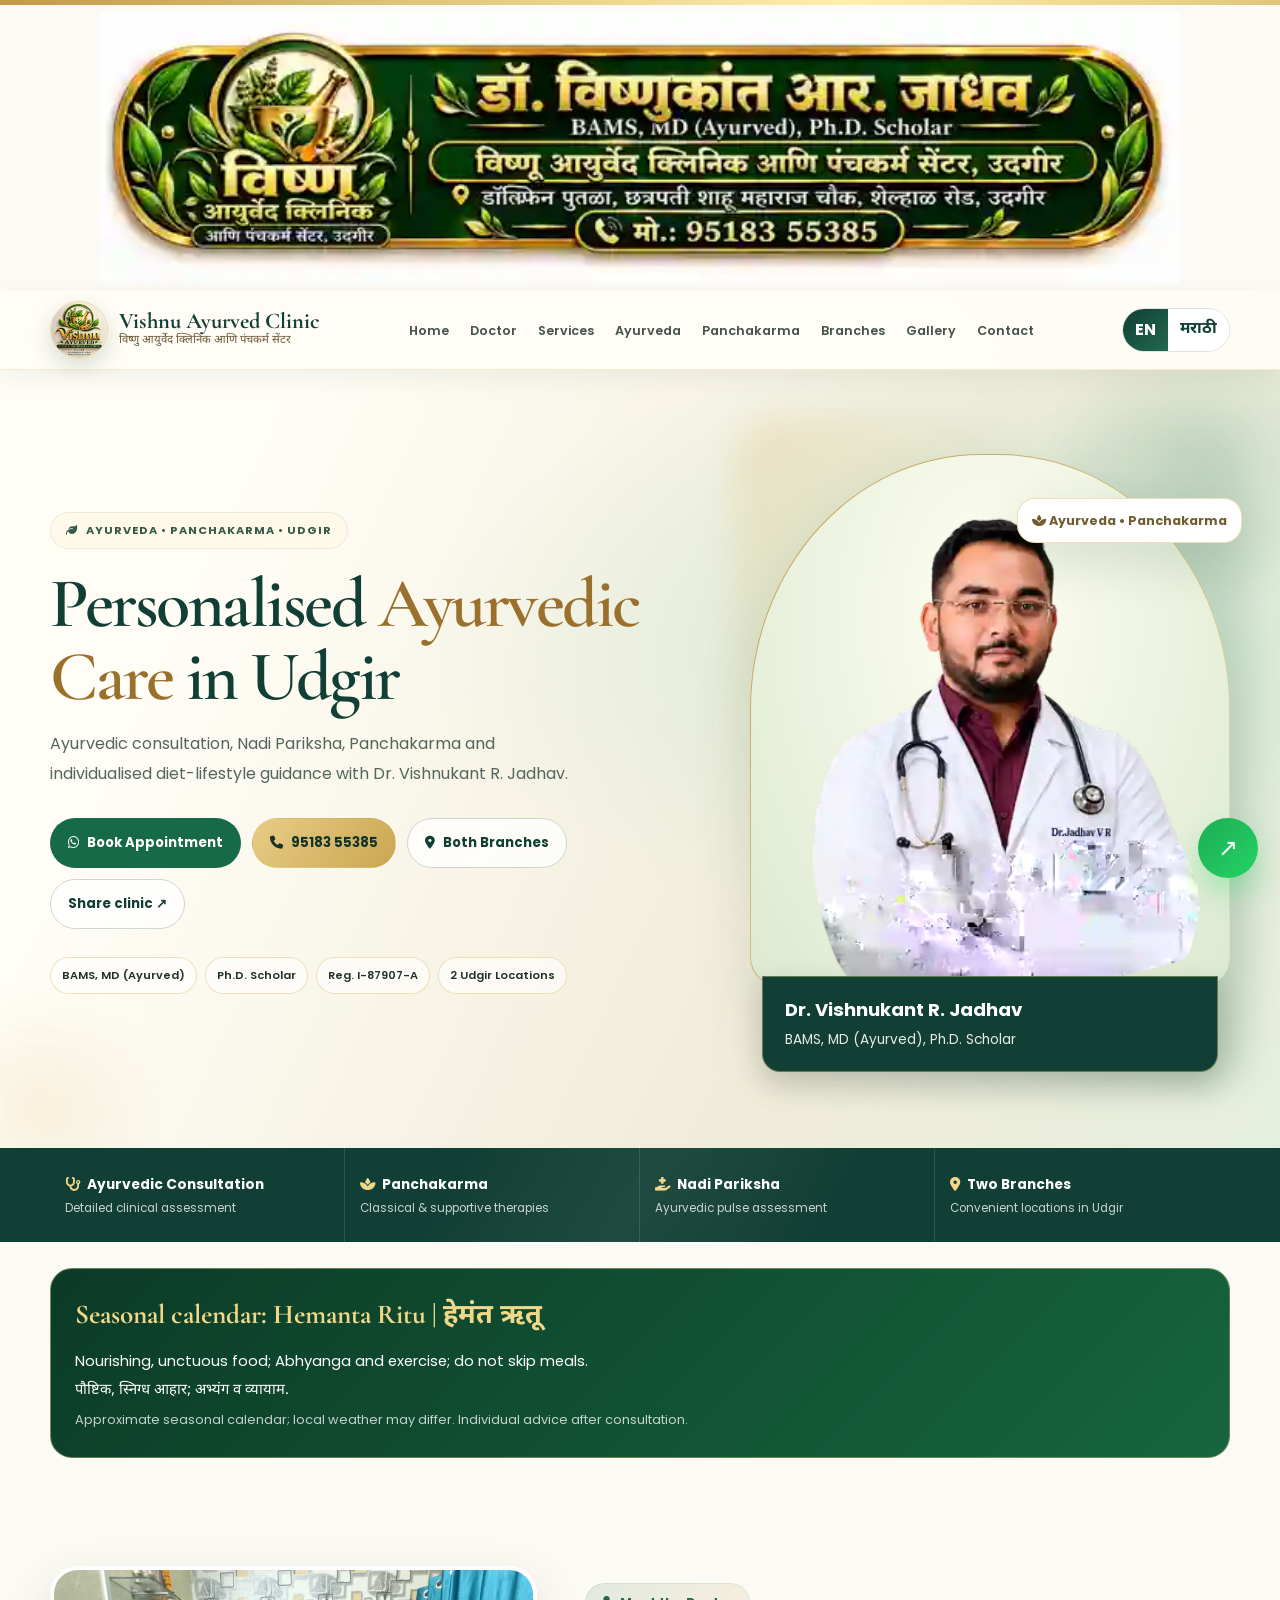
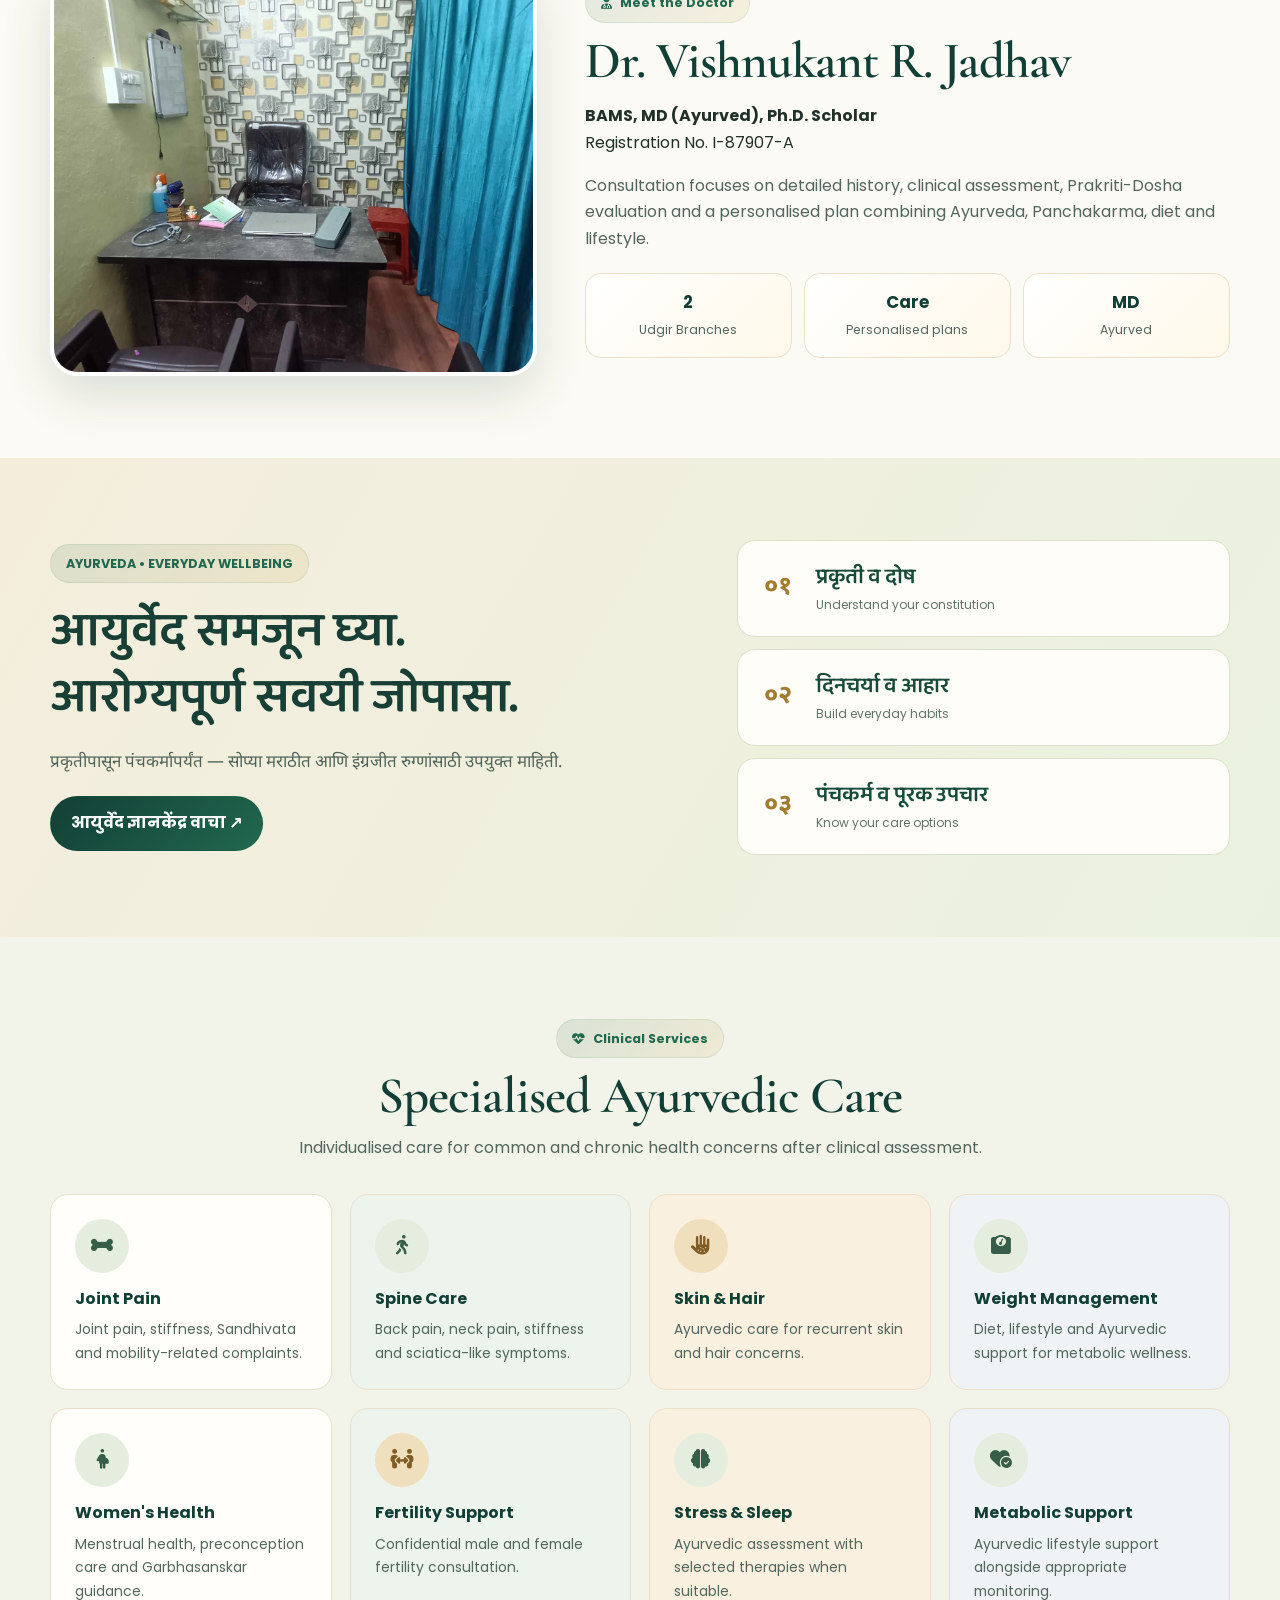
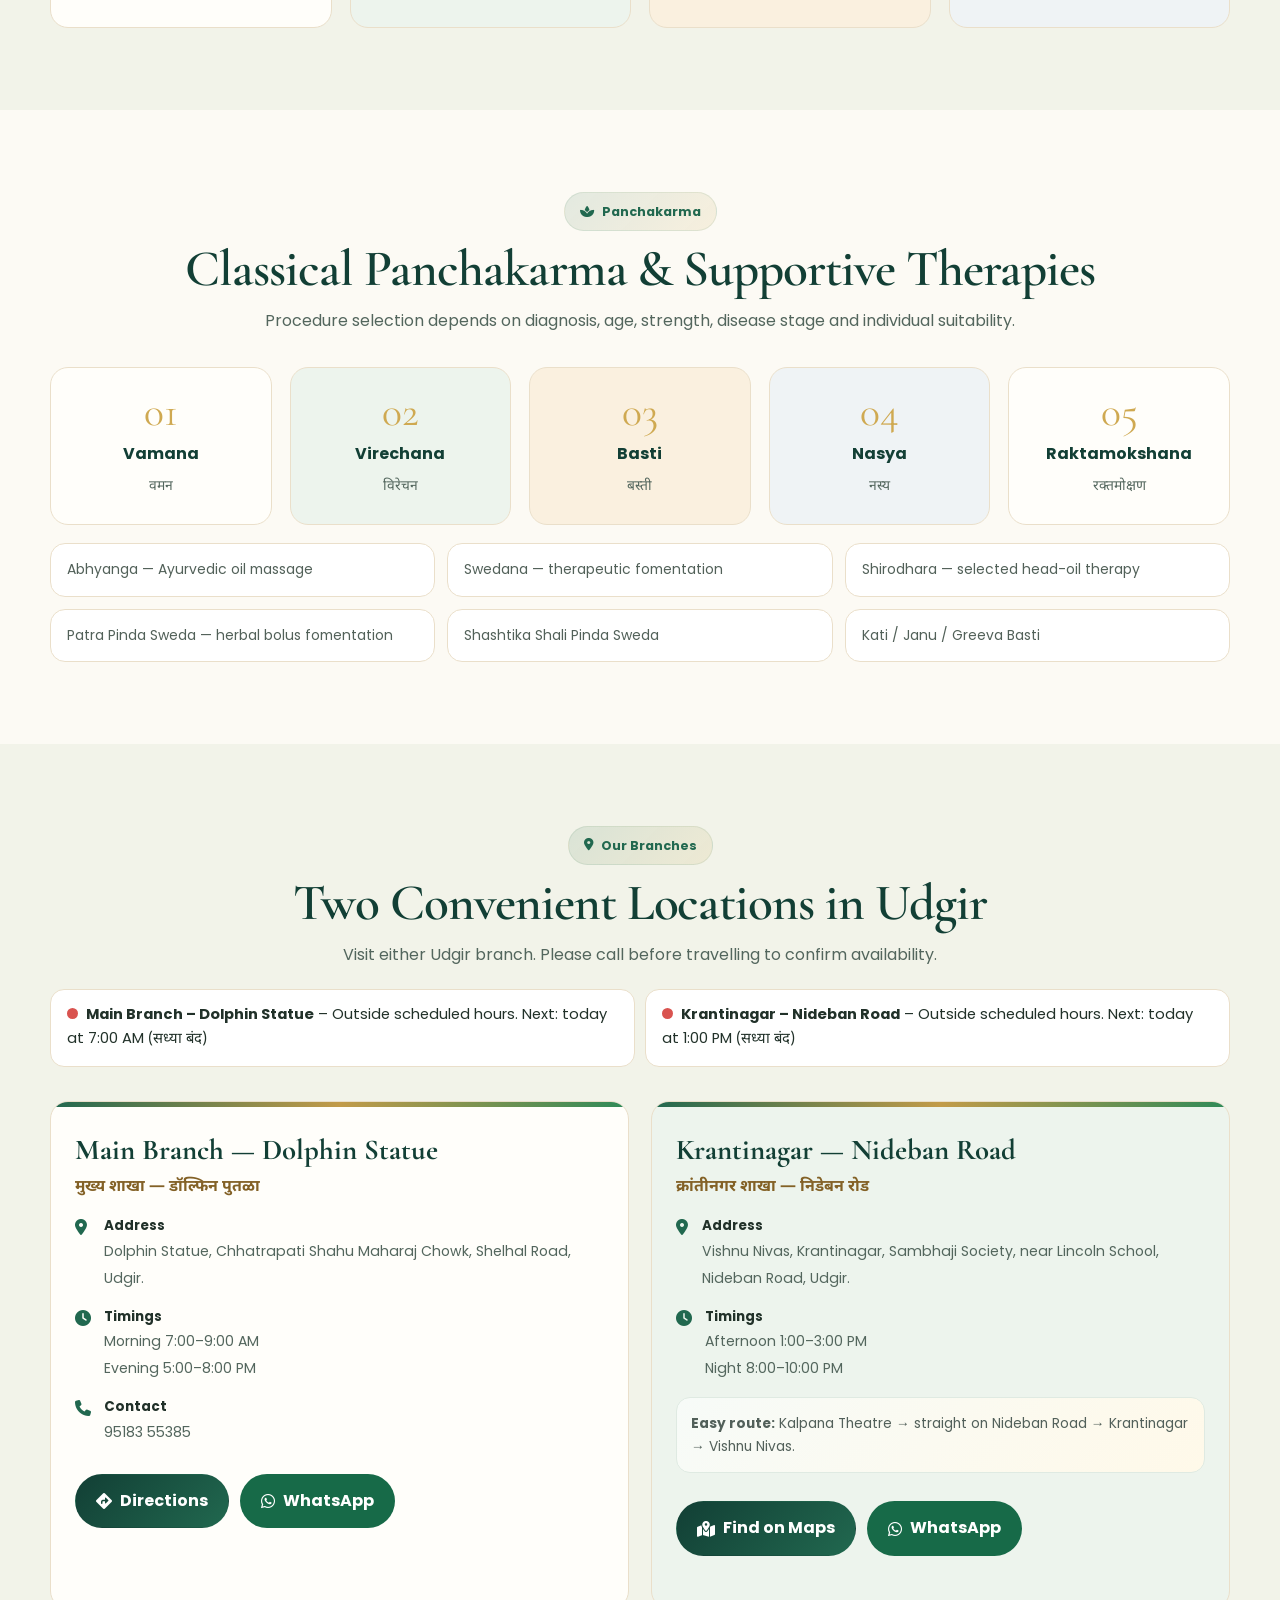
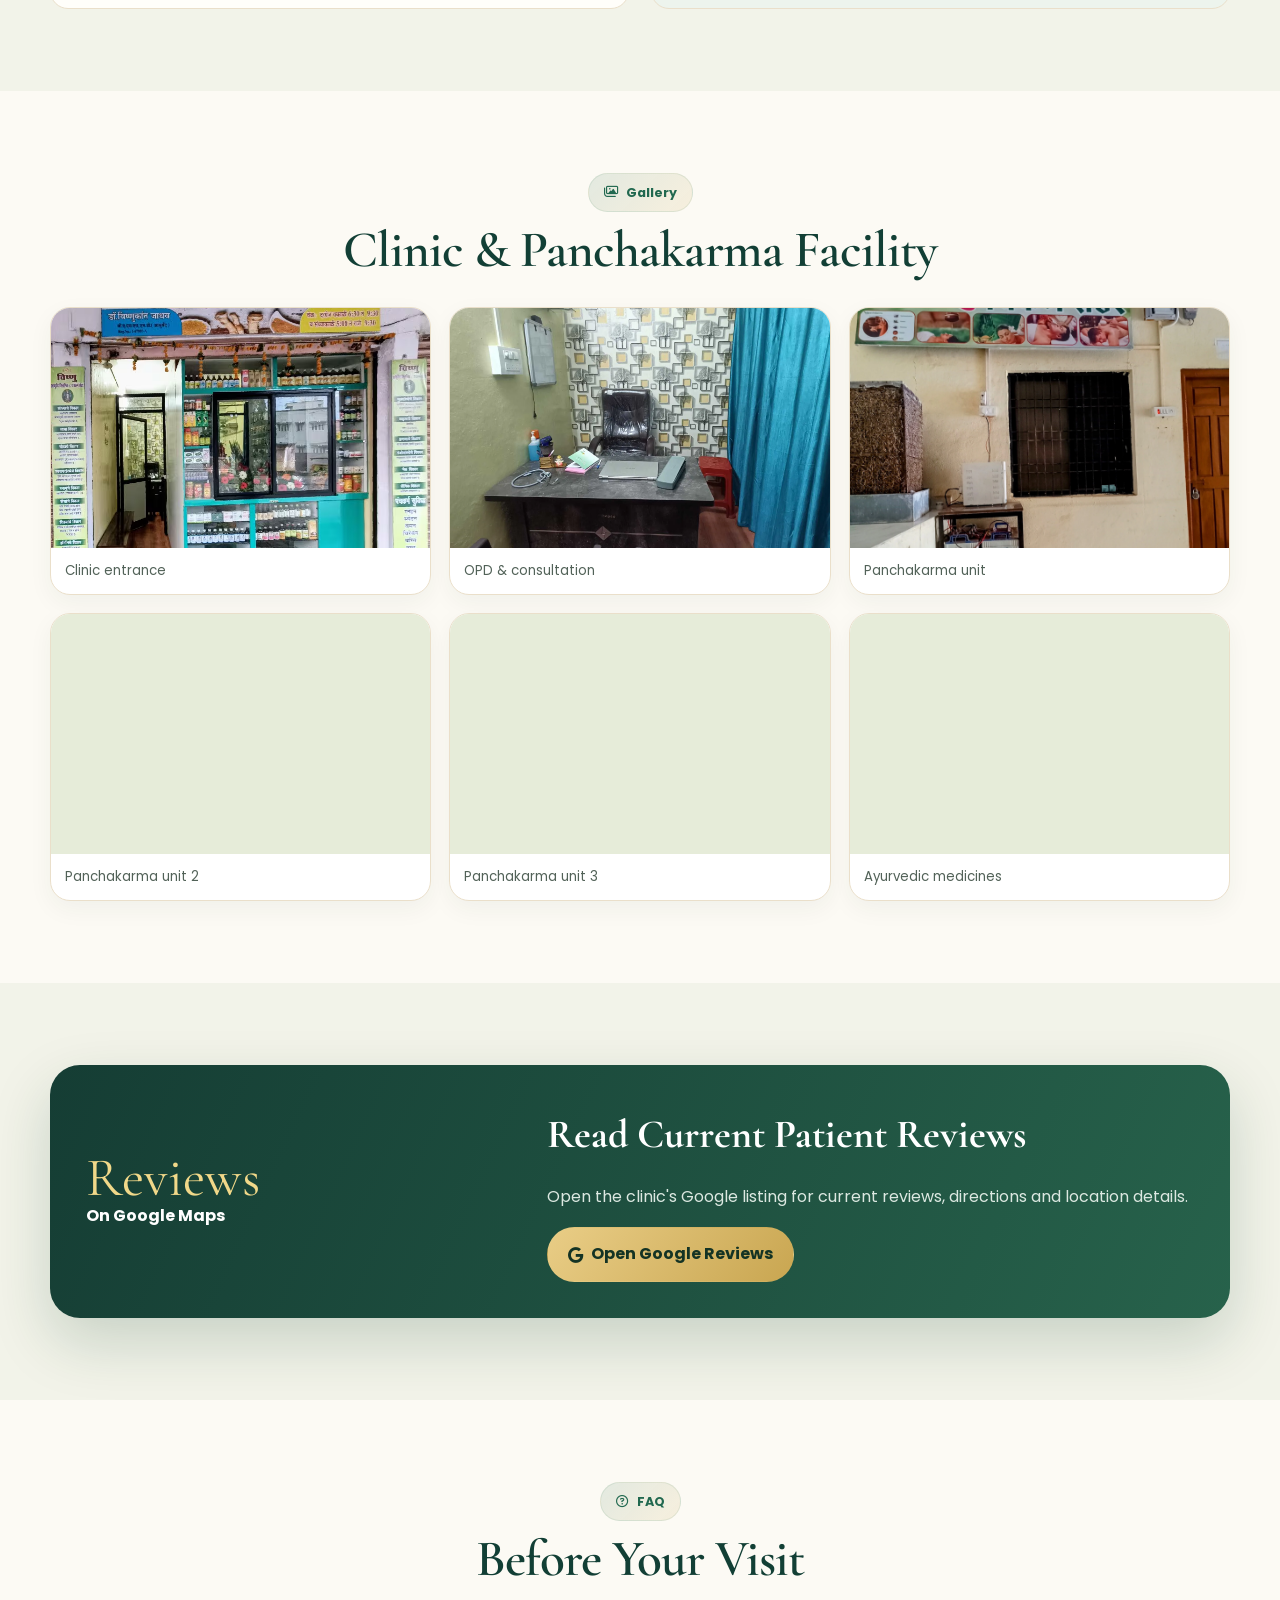
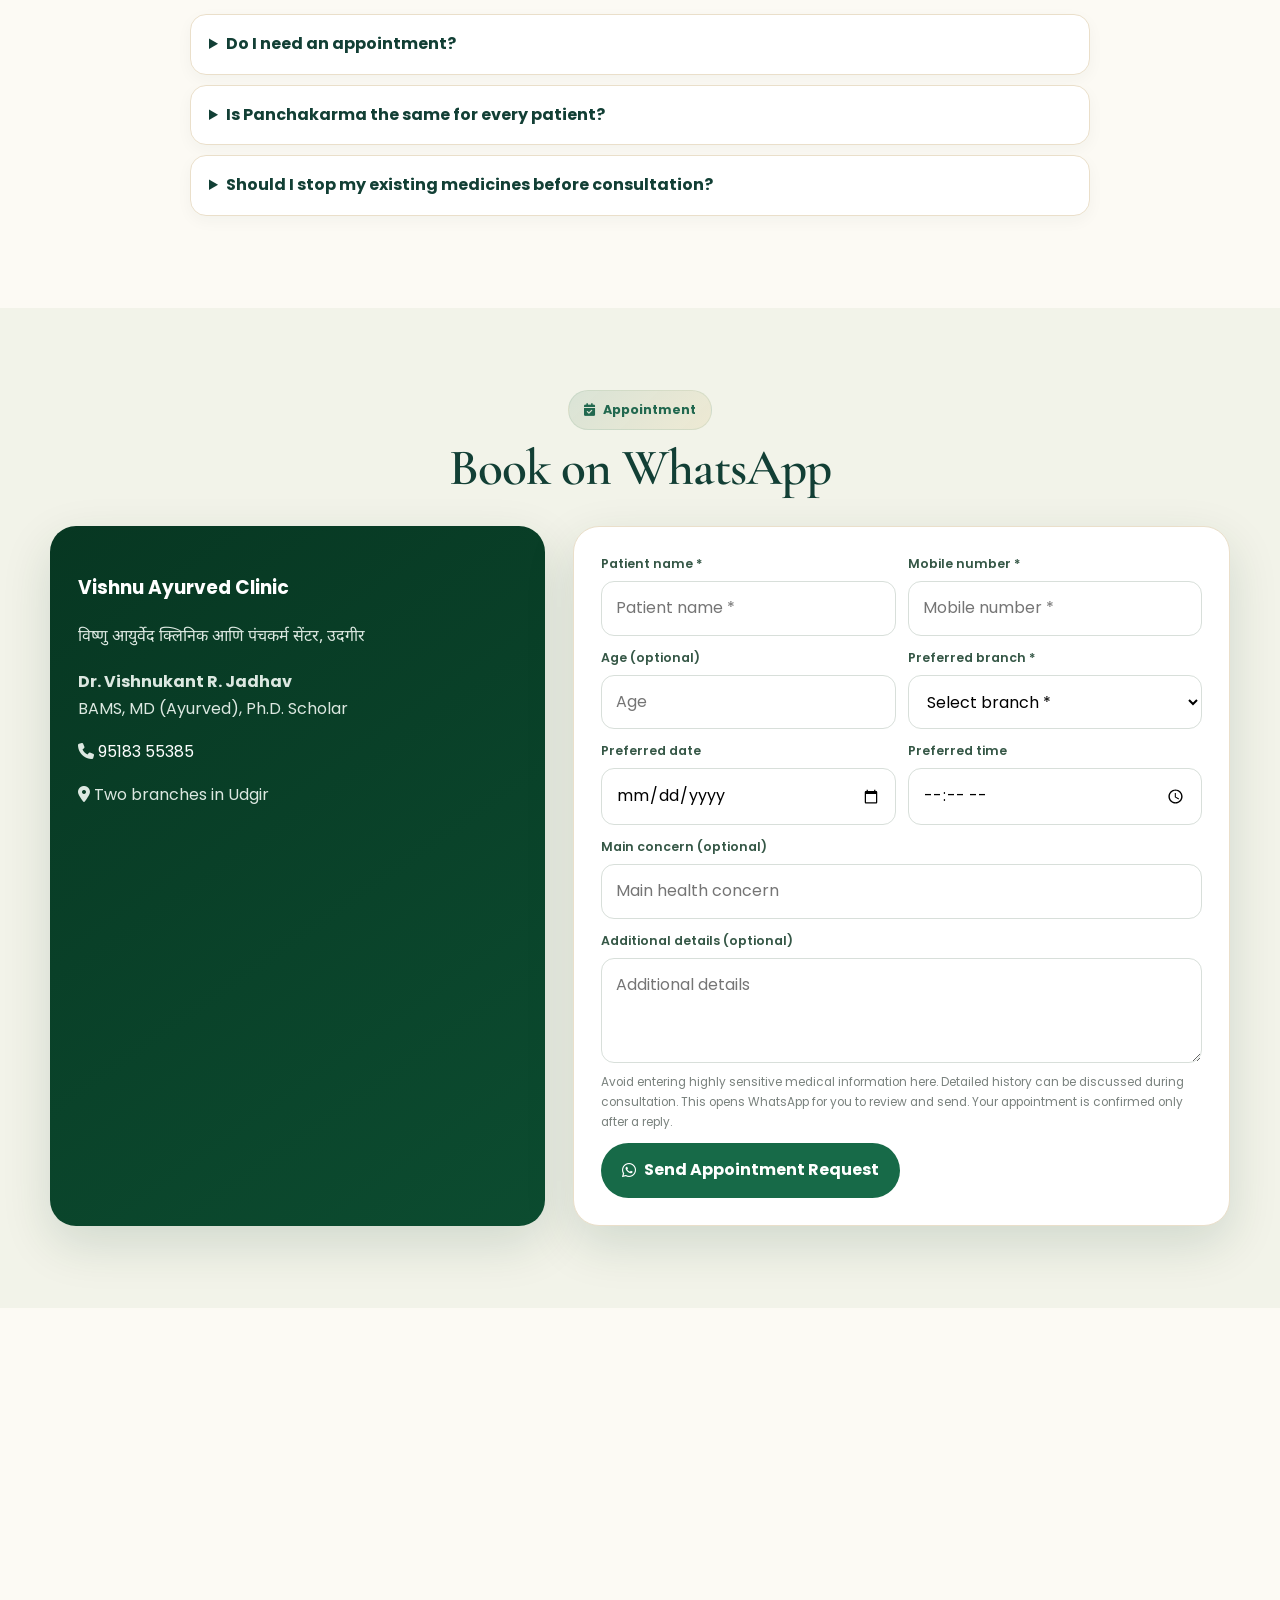
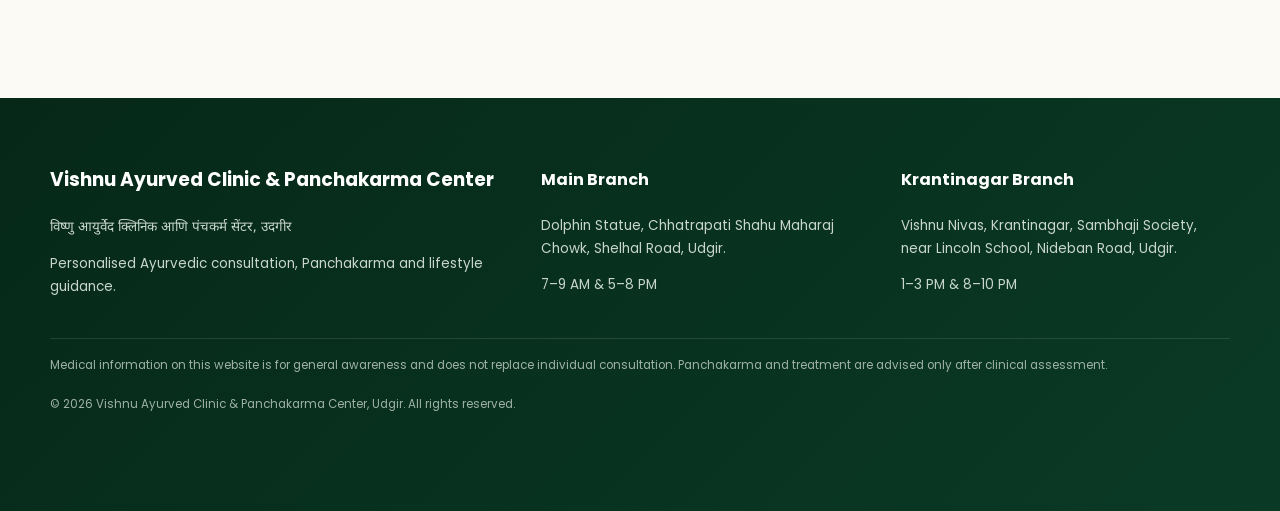
==== commit c86debca: "Add Marathi-English Ayurveda knowledge centre with locally hosted Baloo headings" ====
--- a/index.html
+++ b/index.html
@@ -31,13 +31,13 @@
 @media(max-width:640px){.topbrand img{max-height:none}.brand strong{font-size:1.05rem}.brand small{font-size:.66rem}.lang{display:none}.hero{padding:52px 0 45px}.hero h1{font-size:3.1rem}.doctor-frame img{height:440px}.doctor-badge{left:18px;right:18px;bottom:18px}.float-badge{display:none}.strip-grid,.cards,.pk,.branches,.gallery,.fields,.footer-grid,.support-grid,.stat-row{grid-template-columns:1fr}.strip-item{border-right:0;border-bottom:1px solid rgba(255,255,255,.12)}.section{padding:64px 0}.wa-float{display:none}.mobile-bar{display:grid;grid-template-columns:repeat(3,1fr);position:fixed;left:0;right:0;bottom:0;z-index:1300;background:#fff;border-top:1px solid #dce4df;box-shadow:0 -10px 28px rgba(0,0,0,.08)}.mobile-bar a{padding:10px 5px;text-align:center;font-size:.72rem;font-weight:700;color:var(--g)}.mobile-bar a:nth-child(2){background:#22b85b;color:#fff}.mobile-bar i{display:block;font-size:1.05rem}.footer{padding-bottom:105px}}
 </style>
 <link href="images/logo-20260925.webp" rel="icon" type="image/webp"/>
-<meta content="Vishnu Ayurved | Personalised care in Udgir" property="og:title"/><meta content="Meet Dr. Vishnukant R. Jadhav. Explore Ayurvedic consultation, Panchakarma and our two Udgir branches." property="og:description"/><meta content="website" property="og:type"/><meta content="https://drvishnukantdamchu-dotcom.github.io/Vishnu-Ayurved-Clinic-Udgir/" property="og:url"/><meta content="https://drvishnukantdamchu-dotcom.github.io/Vishnu-Ayurved-Clinic-Udgir/images/header-20260925.webp" property="og:image"/><link href="https://drvishnukantdamchu-dotcom.github.io/Vishnu-Ayurved-Clinic-Udgir/" rel="canonical"/><link href="refinement.css" rel="stylesheet"/></head>
+<meta content="Vishnu Ayurved | Personalised care in Udgir" property="og:title"/><meta content="Meet Dr. Vishnukant R. Jadhav. Explore Ayurvedic consultation, Panchakarma and our two Udgir branches." property="og:description"/><meta content="website" property="og:type"/><meta content="https://drvishnukantdamchu-dotcom.github.io/Vishnu-Ayurved-Clinic-Udgir/" property="og:url"/><meta content="https://drvishnukantdamchu-dotcom.github.io/Vishnu-Ayurved-Clinic-Udgir/images/header-20260925.webp" property="og:image"/><link href="https://drvishnukantdamchu-dotcom.github.io/Vishnu-Ayurved-Clinic-Udgir/" rel="canonical"/><link href="refinement.css" rel="stylesheet"/><link href="knowledge.css" rel="stylesheet"/></head>
 <body><a class="skip-link" href="#home">Skip to content</a>
 <div class="topline"></div>
 <div class="topbrand"><div class="container"><img alt="Vishnu Ayurved Clinic Udgir branded header" decoding="async" height="400" src="images/header-20260925.webp" width="1600"/></div></div>
 <nav class="nav"><div class="container">
 <a class="brand" href="#home"><img alt="Vishnu Ayurved logo" decoding="async" height="1000" src="images/logo-20260925.webp" width="1000"/><span><strong>Vishnu Ayurved Clinic</strong><small>विष्णु आयुर्वेद क्लिनिक आणि पंचकर्म सेंटर</small></span></a>
-<ul class="navlinks" id="navlinks"><li><a data-en="Home" data-mr="मुख्यपृष्ठ" href="#home">Home</a></li><li><a data-en="Doctor" data-mr="डॉक्टर" href="#doctor">Doctor</a></li><li><a data-en="Services" data-mr="सेवा" href="#services">Services</a></li><li><a data-en="Panchakarma" data-mr="पंचकर्म" href="#panchakarma">Panchakarma</a></li><li><a data-en="Branches" data-mr="शाखा" href="#branches">Branches</a></li><li><a data-en="Gallery" data-mr="गॅलरी" href="#gallery">Gallery</a></li><li><a data-en="Contact" data-mr="संपर्क" href="#contact">Contact</a></li></ul>
+<ul class="navlinks" id="navlinks"><li><a data-en="Home" data-mr="मुख्यपृष्ठ" href="#home">Home</a></li><li><a data-en="Doctor" data-mr="डॉक्टर" href="#doctor">Doctor</a></li><li><a data-en="Services" data-mr="सेवा" href="#services">Services</a></li><li><a data-en="Ayurveda" data-mr="आयुर्वेद" href="ayurveda.html">Ayurveda</a></li><li><a data-en="Panchakarma" data-mr="पंचकर्म" href="#panchakarma">Panchakarma</a></li><li><a data-en="Branches" data-mr="शाखा" href="#branches">Branches</a></li><li><a data-en="Gallery" data-mr="गॅलरी" href="#gallery">Gallery</a></li><li><a data-en="Contact" data-mr="संपर्क" href="#contact">Contact</a></li></ul>
 <div class="lang"><button class="active" id="enBtn">EN</button><button id="mrBtn">मराठी</button></div><button aria-controls="navlinks" aria-expanded="false" aria-label="Menu" class="menu" id="menu">☰</button>
 </div></nav>
 <main>
@@ -50,7 +50,7 @@
 </div><div class="doctor-card reveal"><div class="doctor-frame"><img alt="Dr. Vishnukant R. Jadhav" decoding="async" fetchpriority="high" height="989" src="images/doctor-20260925.webp" width="1000"/></div><div class="doctor-badge"><strong>Dr. Vishnukant R. Jadhav</strong><span>BAMS, MD (Ayurved), Ph.D. Scholar</span></div><div class="float-badge"><i class="fa-solid fa-spa"></i> Ayurveda • Panchakarma</div></div></div></section>
 <section class="strip"><div class="container strip-grid"><div class="strip-item"><strong><i class="fa-solid fa-stethoscope"></i><span class="en">Ayurvedic Consultation</span><span class="mr hide-lang" data-switch="true">आयुर्वेदिक तपासणी</span></strong><small>Detailed clinical assessment</small></div><div class="strip-item"><strong><i class="fa-solid fa-spa"></i>Panchakarma</strong><small>Classical &amp; supportive therapies</small></div><div class="strip-item"><strong><i class="fa-solid fa-hand-holding-medical"></i>Nadi Pariksha</strong><small>Ayurvedic pulse assessment</small></div><div class="strip-item"><strong><i class="fa-solid fa-location-dot"></i><span class="en">Two Branches</span><span class="mr hide-lang" data-switch="true">दोन शाखा</span></strong><small>Convenient locations in Udgir</small></div></div></section>
 <section class="section" id="doctor"><div class="container about"><div class="reveal"><img alt="Vishnu Ayurved Clinic OPD" decoding="async" height="2000" src="images/vishnu-ayurved-clinic-and-panchkarma-centre-udgir-udgir-ayurvedic-clinics-opd.jpg" width="1500"/></div><div class="reveal"><span class="eyebrow"><i class="fa-solid fa-user-doctor"></i><span class="en">Meet the Doctor</span><span class="mr hide-lang" data-switch="true">डॉक्टरांविषयी</span></span><h2 class="title">Dr. Vishnukant R. Jadhav</h2><p><strong>BAMS, MD (Ayurved), Ph.D. Scholar</strong><br/>Registration No. I-87907-A</p><p class="en" style="color:var(--muted)">Consultation focuses on detailed history, clinical assessment, Prakriti-Dosha evaluation and a personalised plan combining Ayurveda, Panchakarma, diet and lifestyle.</p><p class="mr hide-lang" data-switch="true" style="color:var(--muted)">सविस्तर इतिहास, प्रत्यक्ष तपासणी, प्रकृती-दोष विचार आणि आवश्यकतेनुसार पंचकर्म, औषध, आहार व दिनचर्येचा व्यक्तिनिहाय समन्वय केला जातो.</p><div class="stat-row"><div class="stat"><strong>2</strong><span>Udgir Branches</span></div><div class="stat"><strong>Care</strong><span>Personalised plans</span></div><div class="stat"><strong>MD</strong><span>Ayurved</span></div></div></div></div></section>
-<section class="section soft" id="services"><div class="container"><div class="center reveal"><span class="eyebrow"><i class="fa-solid fa-heart-pulse"></i><span class="en">Clinical Services</span><span class="mr hide-lang" data-switch="true">उपचार सेवा</span></span><h2 class="title"><span class="en">Specialised Ayurvedic Care</span><span class="mr hide-lang" data-switch="true">विशेष आयुर्वेदिक उपचार</span></h2><p class="sub en">Individualised care for common and chronic health concerns after clinical assessment.</p><p class="sub mr hide-lang" data-switch="true">प्रत्यक्ष तपासणीनंतर सामान्य व जुनाट आरोग्य समस्यांसाठी व्यक्तिनिहाय आयुर्वेदिक उपचार.</p></div><div class="cards">
+<section class="section knowledge-preview" id="ayurveda"><div class="container"><div class="knowledge-intro"><div><span class="eyebrow">AYURVEDA • EVERYDAY WELLBEING</span><h2 class="dev-title">आयुर्वेद समजून घ्या.<br/>आरोग्यपूर्ण सवयी जोपासा.</h2><p class="dev-copy">प्रकृतीपासून पंचकर्मापर्यंत — सोप्या मराठीत आणि इंग्रजीत रुग्णांसाठी उपयुक्त माहिती.</p><a class="btn btn-green" href="ayurveda.html">आयुर्वेद ज्ञानकेंद्र वाचा ↗</a></div><div class="knowledge-highlights"><a href="ayurveda.html#topic-3"><b>०१</b><span>प्रकृती व दोष<small>Understand your constitution</small></span></a><a href="ayurveda.html#topic-5"><b>०२</b><span>दिनचर्या व आहार<small>Build everyday habits</small></span></a><a href="ayurveda.html#topic-9"><b>०३</b><span>पंचकर्म व पूरक उपचार<small>Know your care options</small></span></a></div></div></div></section><section class="section soft" id="services"><div class="container"><div class="center reveal"><span class="eyebrow"><i class="fa-solid fa-heart-pulse"></i><span class="en">Clinical Services</span><span class="mr hide-lang" data-switch="true">उपचार सेवा</span></span><h2 class="title"><span class="en">Specialised Ayurvedic Care</span><span class="mr hide-lang" data-switch="true">विशेष आयुर्वेदिक उपचार</span></h2><p class="sub en">Individualised care for common and chronic health concerns after clinical assessment.</p><p class="sub mr hide-lang" data-switch="true">प्रत्यक्ष तपासणीनंतर सामान्य व जुनाट आरोग्य समस्यांसाठी व्यक्तिनिहाय आयुर्वेदिक उपचार.</p></div><div class="cards">
 <article class="card reveal"><div class="icon"><i class="fa-solid fa-bone"></i></div><h3 data-en="Joint Pain" data-mr="सांधेदुखी">Joint Pain</h3><p>Joint pain, stiffness, Sandhivata and mobility-related complaints.</p></article>
 <article class="card reveal"><div class="icon"><i class="fa-solid fa-person-walking"></i></div><h3 data-en="Spine Care" data-mr="मणक्यांचे आरोग्य">Spine Care</h3><p>Back pain, neck pain, stiffness and sciatica-like symptoms.</p></article>
 <article class="card reveal"><div class="icon"><i class="fa-solid fa-hand-dots"></i></div><h3 data-en="Skin &amp; Hair" data-mr="त्वचा व केस">Skin &amp; Hair</h3><p>Ayurvedic care for recurrent skin and hair concerns.</p></article>
--- a/knowledge.css
+++ b/knowledge.css
@@ -0,0 +1,6 @@
+@font-face{font-family:'Baloo 2';src:url('fonts/baloo2.woff') format('woff');font-style:normal;font-weight:400 800;font-display:swap}
+.dev-title,.knowledge-page h1,.knowledge-page h2,.knowledge-highlights span,html[lang=mr] h1,html[lang=mr] h2,html[lang=mr] .title{font-family:'Baloo 2','Clinic Devanagari',sans-serif!important;font-weight:600;line-height:1.35;letter-spacing:0}
+.dev-copy,.knowledge-page,.knowledge-highlights{font-family:'Clinic Devanagari',Poppins,sans-serif}.mr{line-height:1.9}.dev-title{font-size:clamp(2rem,3.8vw,3.4rem);color:#173f35;margin:16px 0}.dev-copy{font-size:1.06rem;line-height:1.9;color:#506558}.knowledge-preview{background:linear-gradient(120deg,#f4eddc,#eaf2df)}.knowledge-intro{display:grid;grid-template-columns:1.25fr 1fr;gap:70px;align-items:center}.knowledge-highlights{display:grid;gap:12px}.knowledge-highlights a{display:flex;align-items:center;gap:24px;padding:22px 26px;border:1px solid #d9dfca;background:#fffdf8;border-radius:18px;transition:transform .2s}.knowledge-highlights a:hover{transform:translateX(5px)}.knowledge-highlights b{font-size:1.6rem;color:#a27b32}.knowledge-highlights span{font-size:1.35rem;color:#174b39}.knowledge-highlights small{display:block;font:12px Poppins,sans-serif;color:#607266;margin-top:4px}
+.knowledge-hero{background:radial-gradient(ellipse at 85% 50%,#deeacb,transparent 50%),#faf5e7;padding:34px 0 60px}.back-link{font-size:.85rem;color:#496b57;display:inline-block;margin:0 0 32px}.knowledge-hero h1{font-size:clamp(2.5rem,4.6vw,4.4rem);color:#194838;margin:22px 0;white-space:pre-line}.knowledge-lead{font-size:1.1rem;line-height:1.95;color:#526356;max-width:640px}.knowledge-seal{width:290px;aspect-ratio:1;margin:auto;border:1px solid #bca771;border-radius:50%;display:flex;flex-direction:column;align-items:center;justify-content:center;outline:1px solid #bca77177;outline-offset:14px;background:#fff9e999}.knowledge-seal>span{font-family:'Baloo 2',sans-serif;font-size:5rem;color:#986f29;line-height:1.2}.knowledge-seal p{margin:10px 0;font-weight:600;color:#365b42}.knowledge-seal small{font-size:.77rem;color:#637155}.guide-section{padding-top:44px}.guide-tools{margin-bottom:24px}.guide-tools label{display:grid;gap:9px;font-weight:600;max-width:580px}.guide-tools input{font:inherit;font-size:16px;border:1px solid #bccab9;border-radius:12px;padding:14px;background:#fff;width:100%;color:#153f33}.topic-filters{display:flex;flex-wrap:wrap;gap:9px;margin-top:22px}.topic-filters button{border:1px solid #ced6c7;background:#fff;padding:10px 18px;border-radius:30px;color:#315541;font-size:.9rem}.topic-filters button[aria-pressed=true]{background:#1d513e;color:#fff;border-color:#1d513e}#topic-count{font-size:.8rem;color:#637566}.knowledge-grid{display:grid;grid-template-columns:1fr 1fr;gap:22px}.knowledge-card{border:1px solid #dfdfce;border-radius:22px;padding:30px;background:#fffefa;scroll-margin-top:110px;min-width:0}.knowledge-card:nth-child(4n+2){background:#eef4e8}.knowledge-card:nth-child(4n+3){background:#f8efdf}.knowledge-card:nth-child(4n+4){background:#edf3f2}.topic-number{color:#a17c39;font:600 .8rem Poppins,sans-serif;letter-spacing:.1em}.knowledge-card h2{color:#1c503d;font-size:1.6rem;margin:12px 0 18px}.knowledge-card p{font-size:1rem;line-height:1.95;color:#435a4c;margin:0}.knowledge-card .takeaway{margin-top:20px;padding-top:18px;border-top:1px solid #d9dece;color:#33503e}.knowledge-note{background:#e7eedf;border-left:4px solid #738658;padding:28px;margin-top:32px;border-radius:0 18px 18px 0}.knowledge-note h2,.knowledge-sources h2{font-size:1.6rem;color:#284c3b;margin:0 0 10px}.knowledge-note p{line-height:1.9;margin:0;color:#435848}.knowledge-sources{margin:36px 0}.knowledge-sources ul{padding-left:22px;line-height:2.1;font-size:.86rem}.knowledge-sources a{text-decoration:underline;text-underline-offset:4px}.source-date{font-size:.75rem;color:#647363}.knowledge-cta{display:flex;align-items:center;justify-content:space-between;gap:20px;padding:30px;background:#194637;color:#fff;border-radius:22px}.knowledge-cta h2{margin:0;font-size:1.8rem}.knowledge-page .footer{padding-bottom:48px}.knowledge-page .navlinks a[aria-current=page]{background:#e5eddf;color:#1b4b39}.knowledge-page [hidden]{display:none!important}
+@media(min-width:981px) and (max-width:1200px){.navlinks a{font-size:.68rem;padding:7px}.brand strong{font-size:1.05rem}.brand small{font-size:.6rem}.nav .container{gap:8px}}
+@media(max-width:760px){.knowledge-intro{grid-template-columns:1fr;gap:35px}.knowledge-seal{display:none}.knowledge-grid{grid-template-columns:1fr}.knowledge-card{padding:24px}.knowledge-card h2{font-size:1.6rem}.knowledge-hero{padding-bottom:30px}.knowledge-hero h1{font-size:2.8rem}.knowledge-cta{align-items:flex-start;flex-direction:column}.knowledge-highlights a{padding:18px}.knowledge-hero .eyebrow{font-size:.67rem}.knowledge-note{padding:22px}.guide-section{padding-top:30px}}
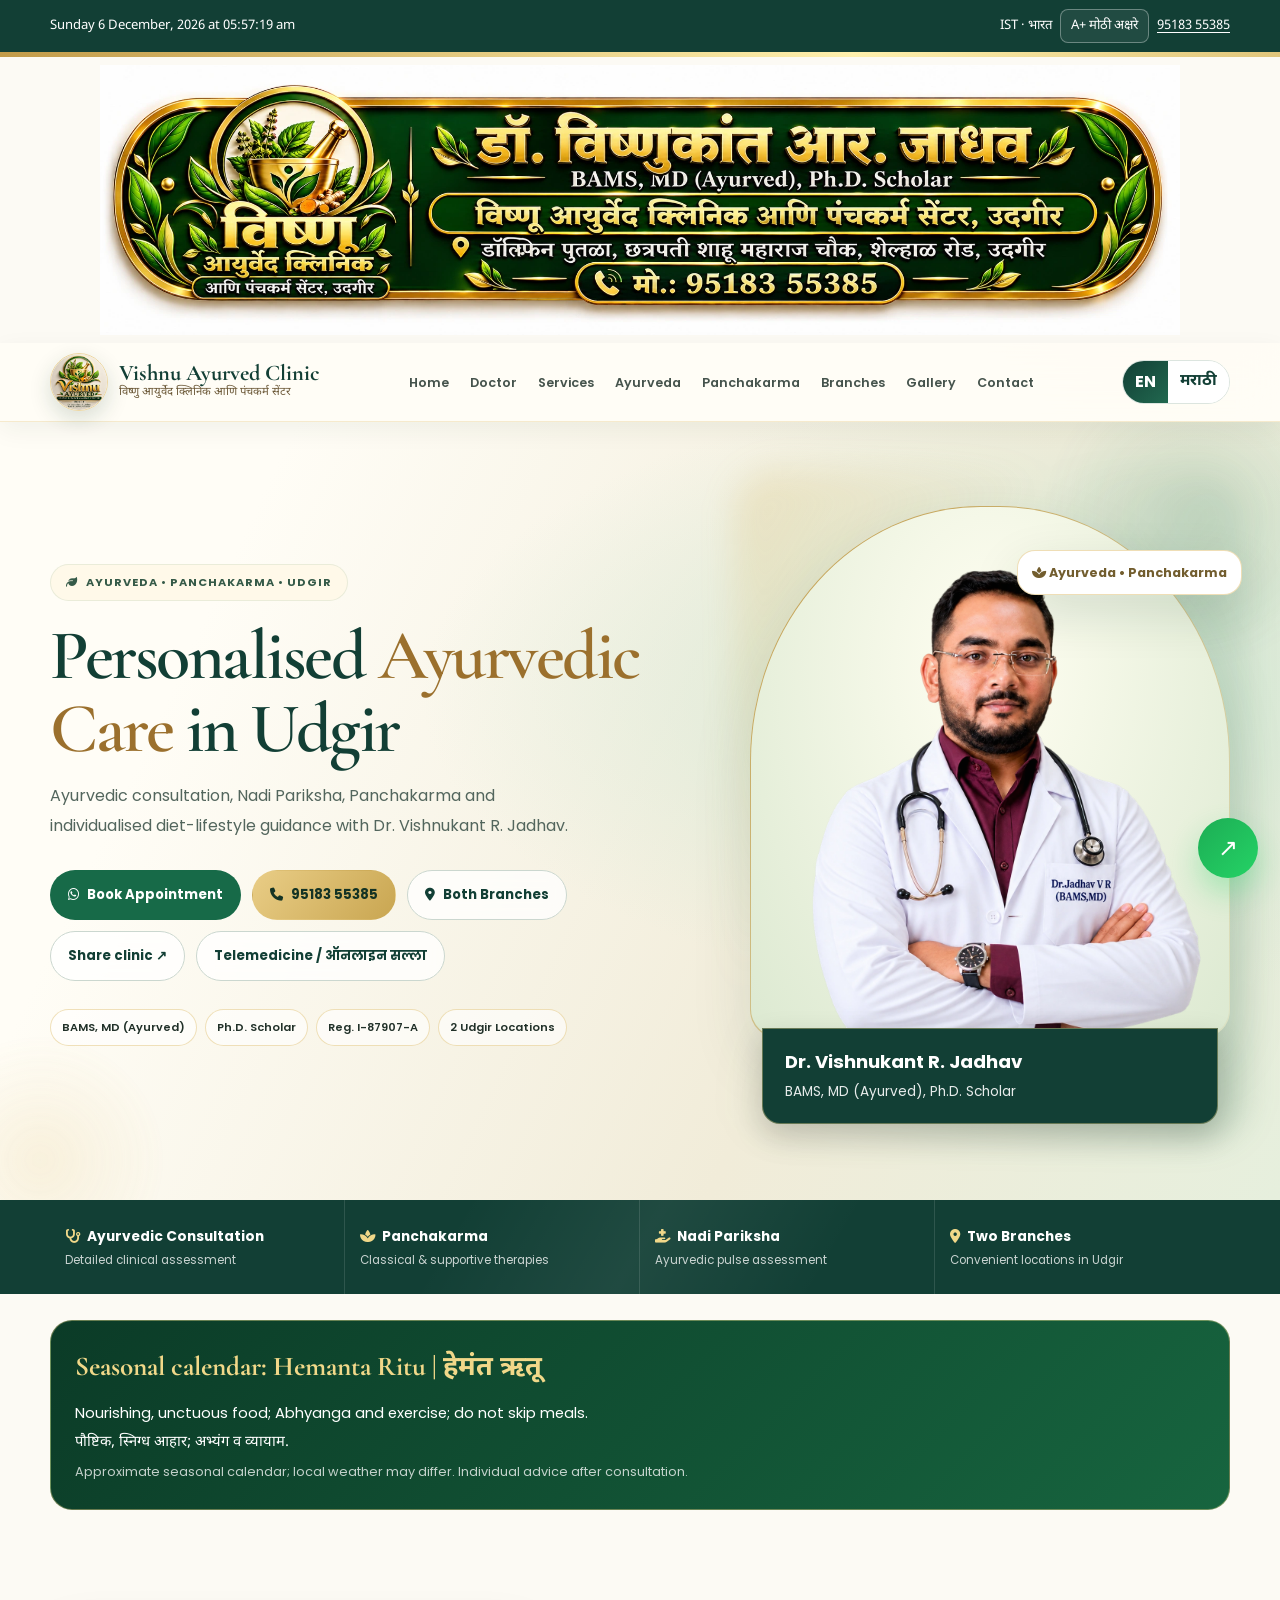
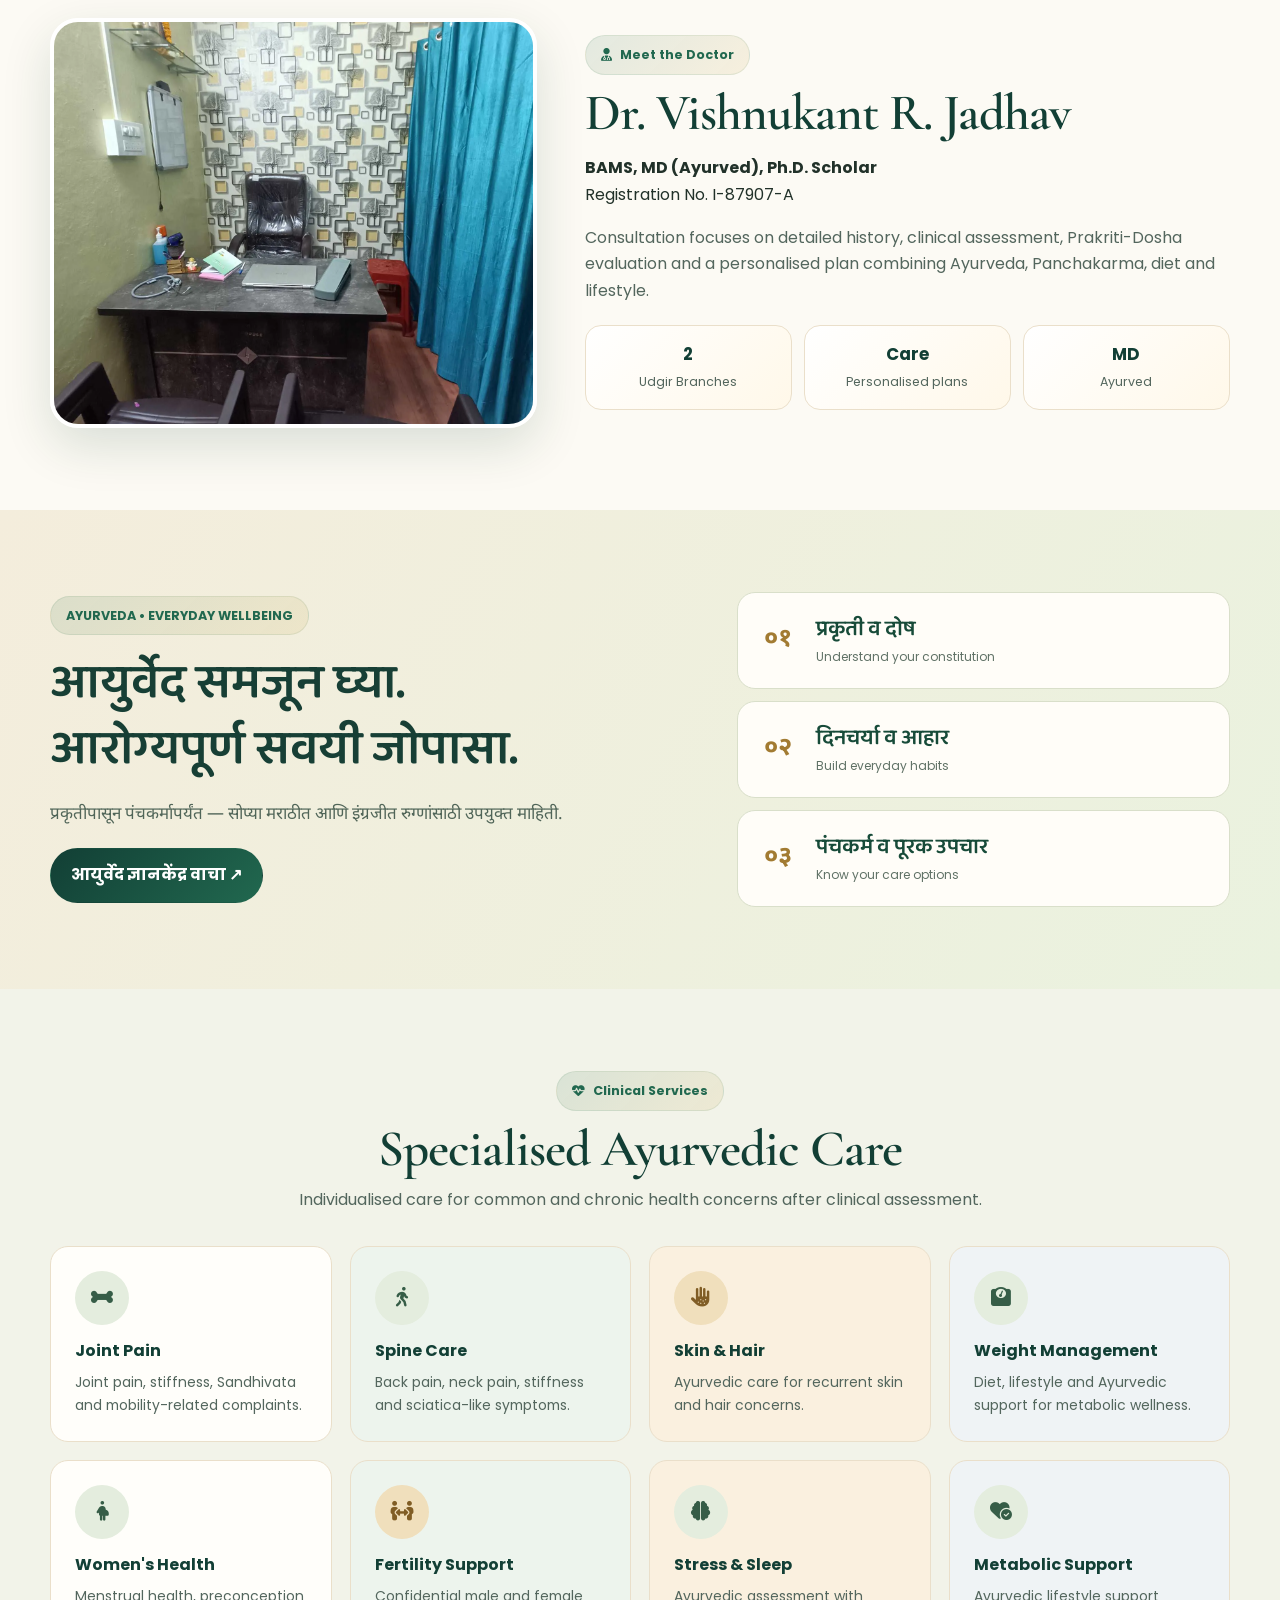
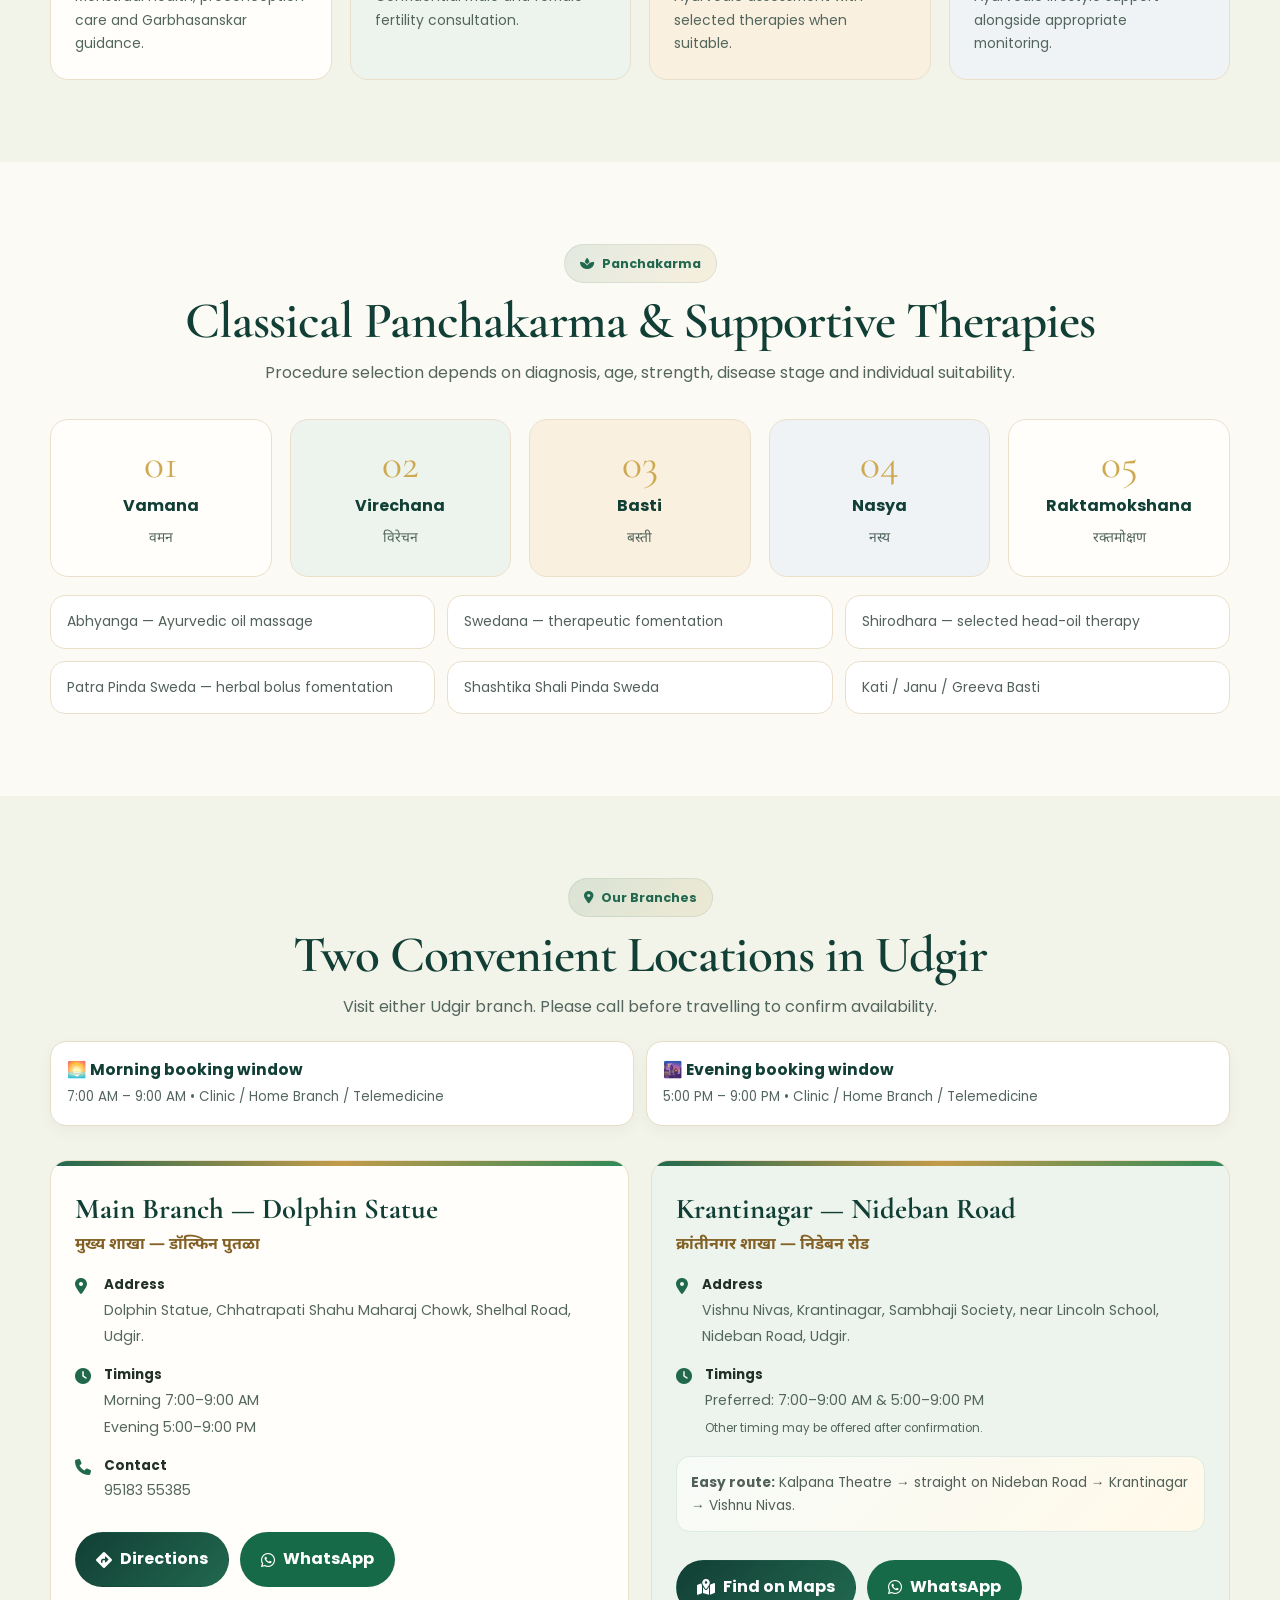
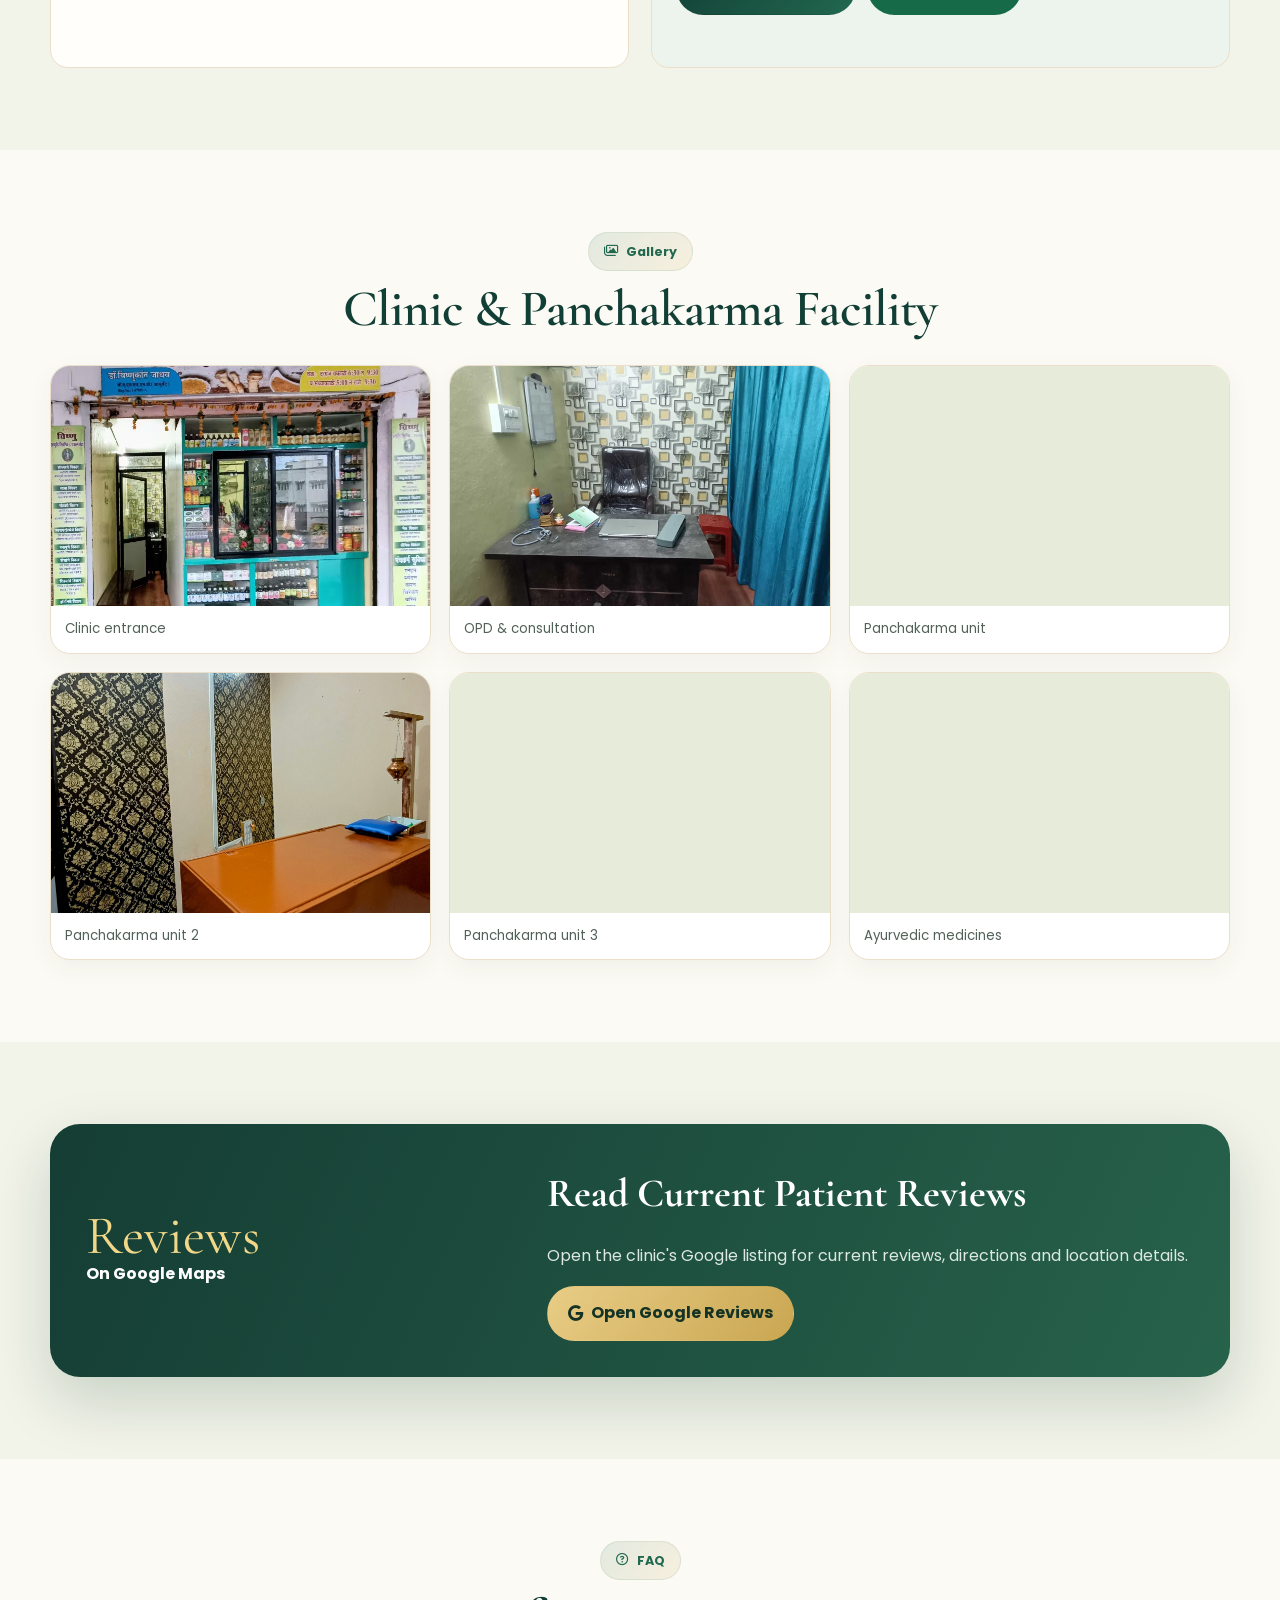
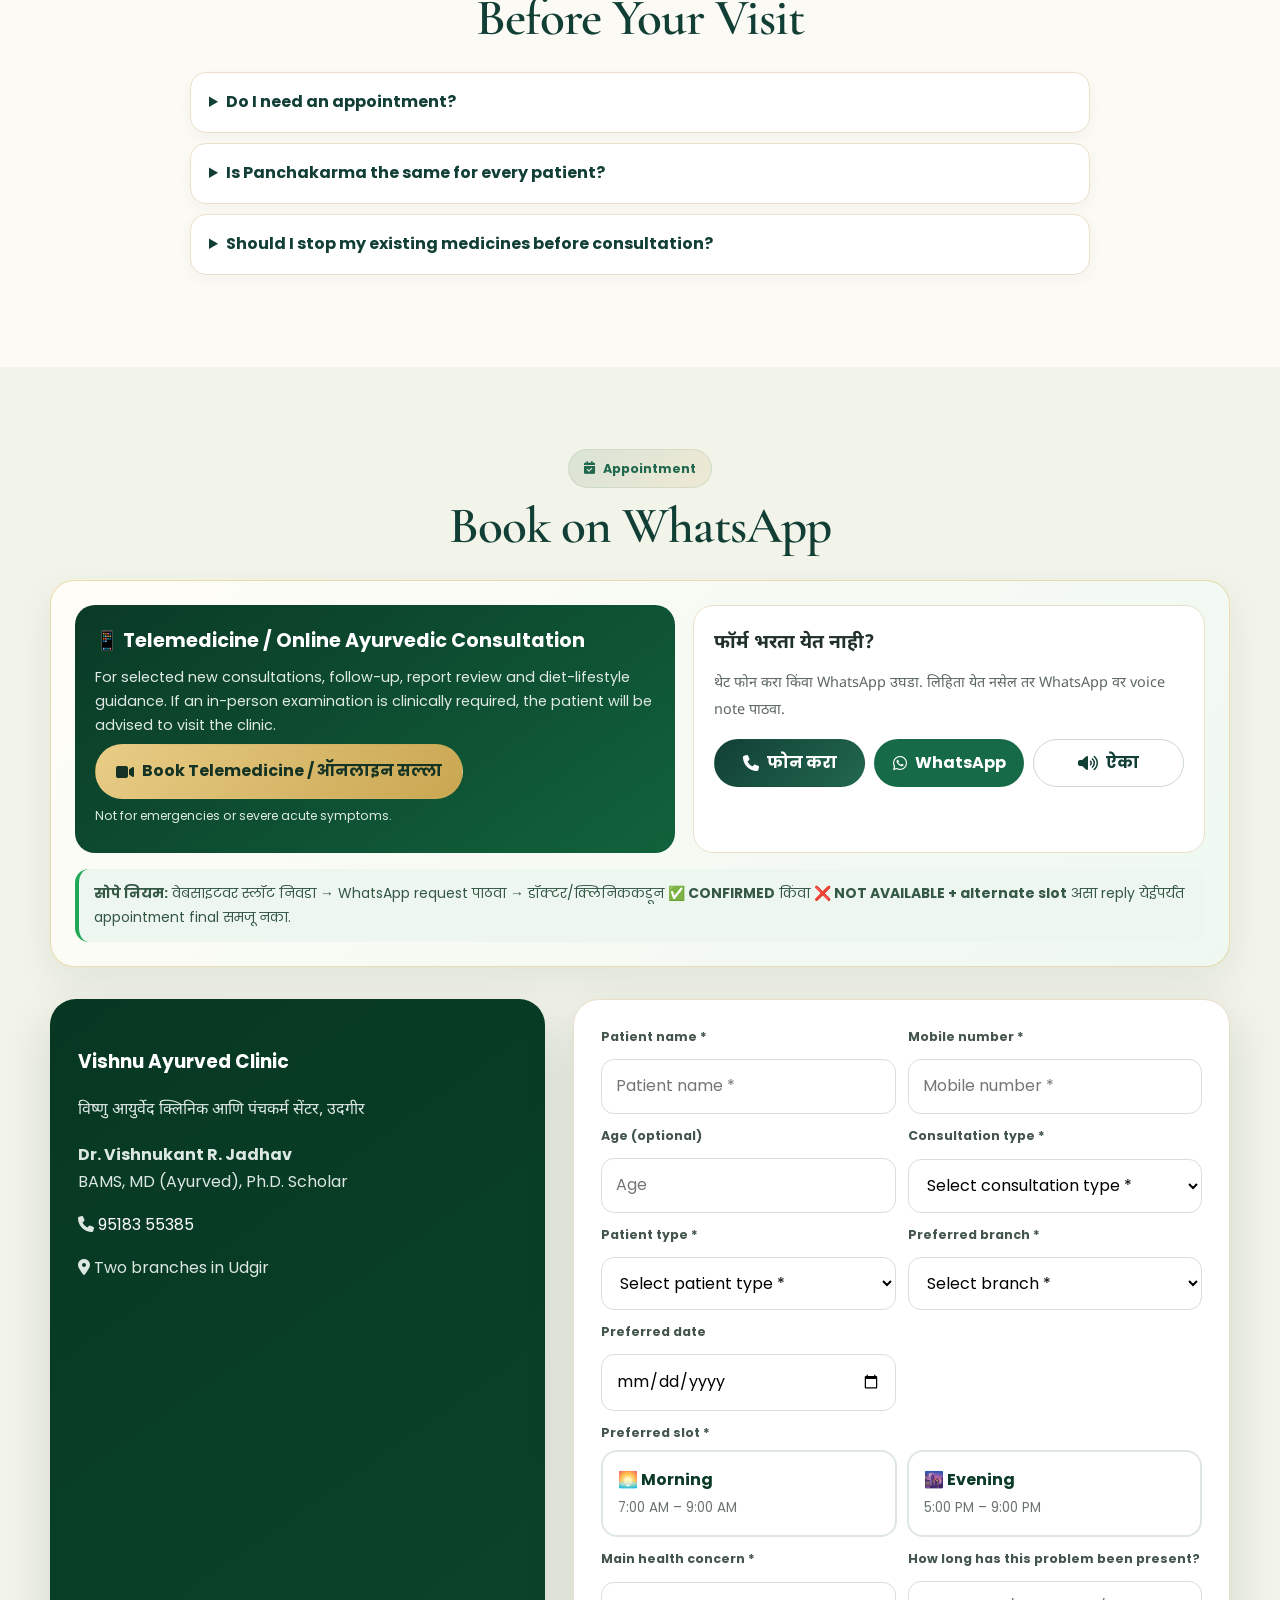
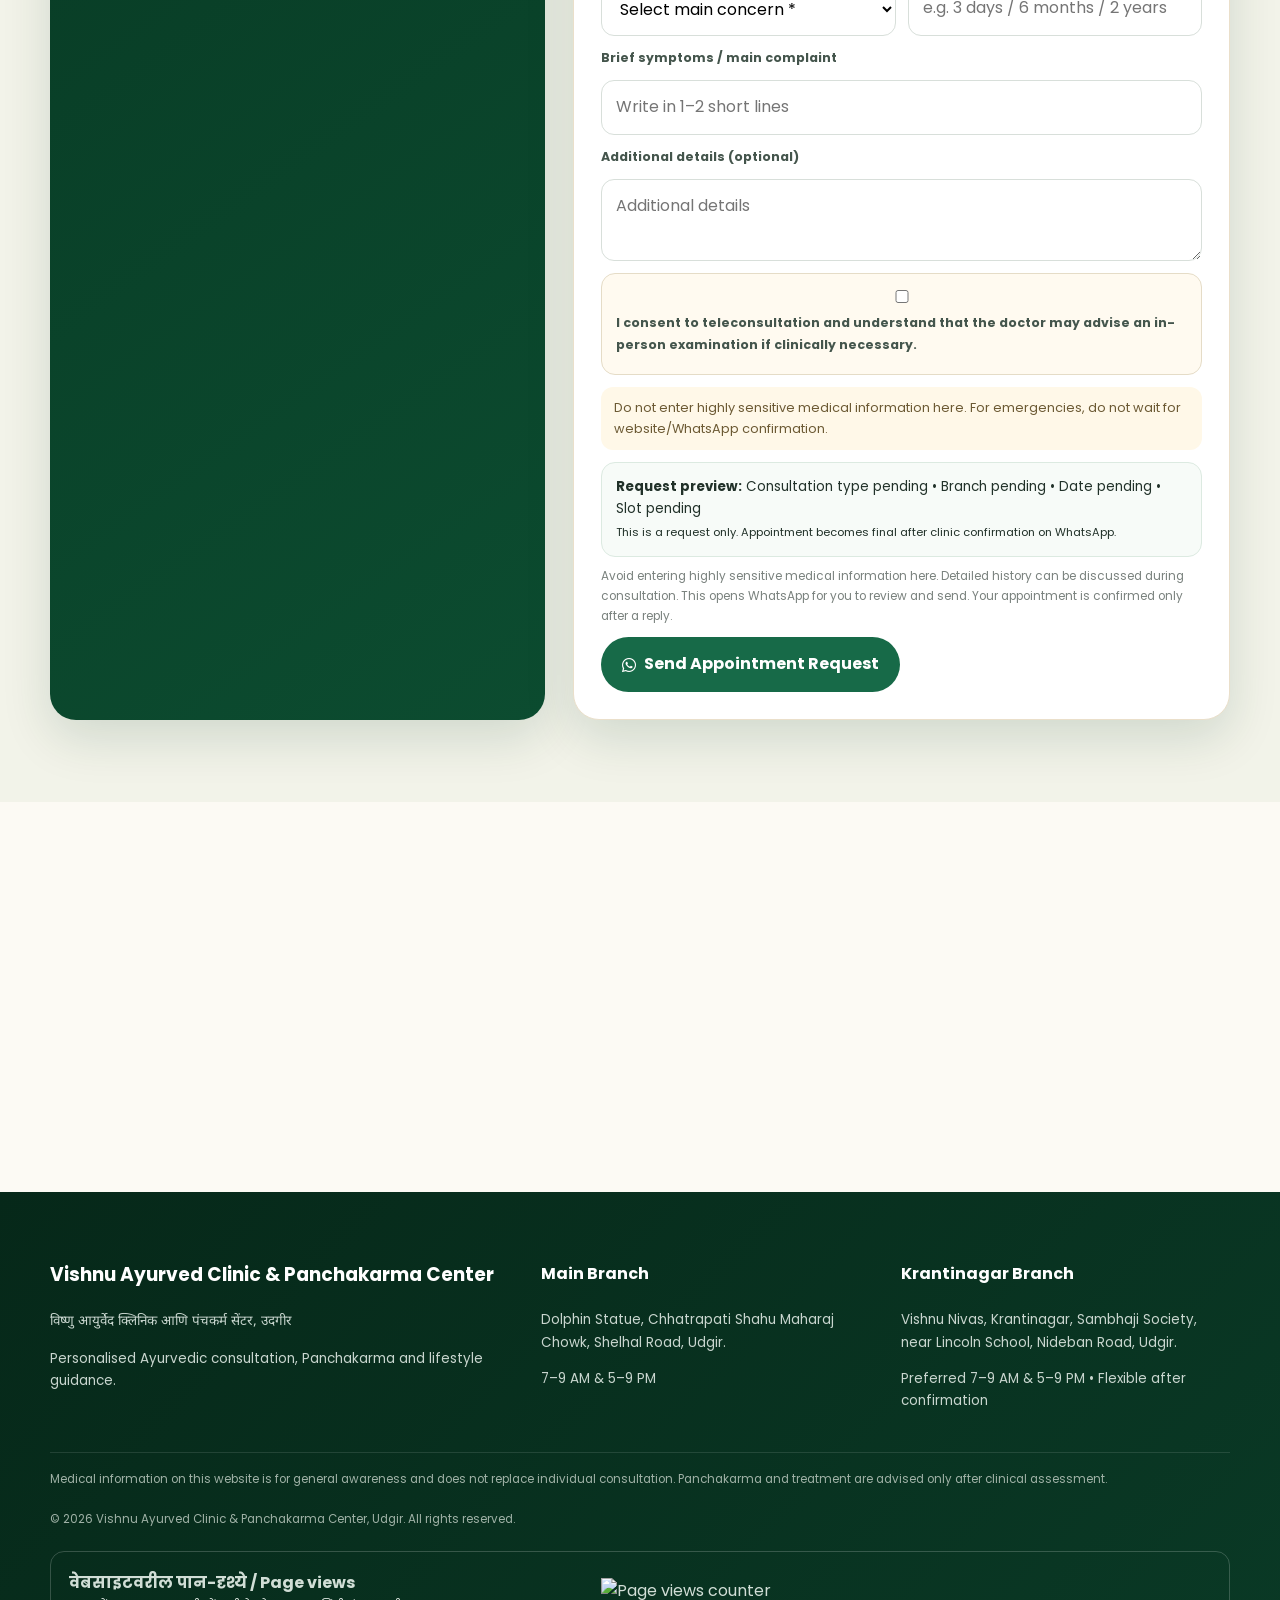
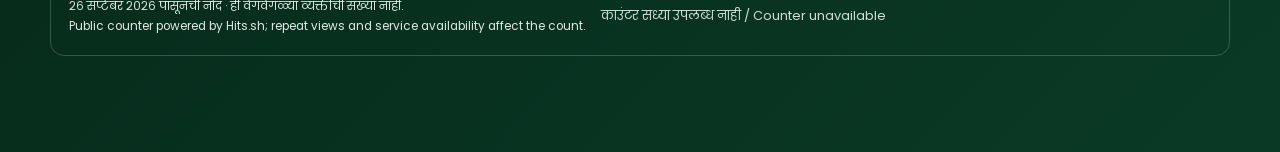
==== commit 785dc0e2: "Restore sharp branding and tested telemedicine booking; add IST clock and page-view counter" ====
--- a/index.html
+++ b/index.html
@@ -30,13 +30,13 @@
 @media(max-width:980px){.navlinks{position:fixed;right:-310px;top:80px;width:290px;height:calc(100vh - 80px);background:#fff;flex-direction:column;align-items:stretch;padding:22px;box-shadow:-16px 20px 38px rgba(0,0,0,.12);transition:.25s}.navlinks.open{right:0}.menu{display:block}.hero-grid,.about,.contact,.review{grid-template-columns:1fr}.doctor-card{margin:auto;max-width:600px}.cards{grid-template-columns:repeat(2,1fr)}.pk{grid-template-columns:repeat(3,1fr)}.strip-grid{grid-template-columns:repeat(2,1fr)}.gallery{grid-template-columns:repeat(2,1fr)}.footer-grid{grid-template-columns:1fr 1fr}.float-badge{right:12px}}
 @media(max-width:640px){.topbrand img{max-height:none}.brand strong{font-size:1.05rem}.brand small{font-size:.66rem}.lang{display:none}.hero{padding:52px 0 45px}.hero h1{font-size:3.1rem}.doctor-frame img{height:440px}.doctor-badge{left:18px;right:18px;bottom:18px}.float-badge{display:none}.strip-grid,.cards,.pk,.branches,.gallery,.fields,.footer-grid,.support-grid,.stat-row{grid-template-columns:1fr}.strip-item{border-right:0;border-bottom:1px solid rgba(255,255,255,.12)}.section{padding:64px 0}.wa-float{display:none}.mobile-bar{display:grid;grid-template-columns:repeat(3,1fr);position:fixed;left:0;right:0;bottom:0;z-index:1300;background:#fff;border-top:1px solid #dce4df;box-shadow:0 -10px 28px rgba(0,0,0,.08)}.mobile-bar a{padding:10px 5px;text-align:center;font-size:.72rem;font-weight:700;color:var(--g)}.mobile-bar a:nth-child(2){background:#22b85b;color:#fff}.mobile-bar i{display:block;font-size:1.05rem}.footer{padding-bottom:105px}}
 </style>
-<link href="images/logo-20260925.webp" rel="icon" type="image/webp"/>
-<meta content="Vishnu Ayurved | Personalised care in Udgir" property="og:title"/><meta content="Meet Dr. Vishnukant R. Jadhav. Explore Ayurvedic consultation, Panchakarma and our two Udgir branches." property="og:description"/><meta content="website" property="og:type"/><meta content="https://drvishnukantdamchu-dotcom.github.io/Vishnu-Ayurved-Clinic-Udgir/" property="og:url"/><meta content="https://drvishnukantdamchu-dotcom.github.io/Vishnu-Ayurved-Clinic-Udgir/images/header-20260925.webp" property="og:image"/><link href="https://drvishnukantdamchu-dotcom.github.io/Vishnu-Ayurved-Clinic-Udgir/" rel="canonical"/><link href="refinement.css" rel="stylesheet"/><link href="knowledge.css" rel="stylesheet"/></head>
+<link href="images/logo-restored-20260926.webp" rel="icon" type="image/webp"/>
+<meta content="Vishnu Ayurved | Personalised care in Udgir" property="og:title"/><meta content="Meet Dr. Vishnukant R. Jadhav. Explore Ayurvedic consultation, Panchakarma and our two Udgir branches." property="og:description"/><meta content="website" property="og:type"/><meta content="https://drvishnukantdamchu-dotcom.github.io/Vishnu-Ayurved-Clinic-Udgir/" property="og:url"/><meta content="https://drvishnukantdamchu-dotcom.github.io/Vishnu-Ayurved-Clinic-Udgir/images/header-restored-20260926.webp" property="og:image"/><link href="https://drvishnukantdamchu-dotcom.github.io/Vishnu-Ayurved-Clinic-Udgir/" rel="canonical"/><link href="refinement.css" rel="stylesheet"/><link href="knowledge.css" rel="stylesheet"/><link rel="stylesheet" href="utilities.css?v=20260926"/></head>
 <body><a class="skip-link" href="#home">Skip to content</a>
 <div class="topline"></div>
-<div class="topbrand"><div class="container"><img alt="Vishnu Ayurved Clinic Udgir branded header" decoding="async" height="400" src="images/header-20260925.webp" width="1600"/></div></div>
+<div class="topbrand"><div class="container"><img alt="Vishnu Ayurved Clinic Udgir branded header" decoding="async" height="512" src="images/header-restored-20260926.webp" width="2048"/></div></div>
 <nav class="nav"><div class="container">
-<a class="brand" href="#home"><img alt="Vishnu Ayurved logo" decoding="async" height="1000" src="images/logo-20260925.webp" width="1000"/><span><strong>Vishnu Ayurved Clinic</strong><small>विष्णु आयुर्वेद क्लिनिक आणि पंचकर्म सेंटर</small></span></a>
+<a class="brand" href="#home"><img alt="Vishnu Ayurved logo" decoding="async" height="1000" src="images/logo-restored-20260926.webp" width="1000"/><span><strong>Vishnu Ayurved Clinic</strong><small>विष्णु आयुर्वेद क्लिनिक आणि पंचकर्म सेंटर</small></span></a>
 <ul class="navlinks" id="navlinks"><li><a data-en="Home" data-mr="मुख्यपृष्ठ" href="#home">Home</a></li><li><a data-en="Doctor" data-mr="डॉक्टर" href="#doctor">Doctor</a></li><li><a data-en="Services" data-mr="सेवा" href="#services">Services</a></li><li><a data-en="Ayurveda" data-mr="आयुर्वेद" href="ayurveda.html">Ayurveda</a></li><li><a data-en="Panchakarma" data-mr="पंचकर्म" href="#panchakarma">Panchakarma</a></li><li><a data-en="Branches" data-mr="शाखा" href="#branches">Branches</a></li><li><a data-en="Gallery" data-mr="गॅलरी" href="#gallery">Gallery</a></li><li><a data-en="Contact" data-mr="संपर्क" href="#contact">Contact</a></li></ul>
 <div class="lang"><button class="active" id="enBtn">EN</button><button id="mrBtn">मराठी</button></div><button aria-controls="navlinks" aria-expanded="false" aria-label="Menu" class="menu" id="menu">☰</button>
 </div></nav>
@@ -47,7 +47,7 @@
 <div class="mr hide-lang" data-switch="true"><h1>उदगीरमध्ये <span>व्यक्तिनिहाय आयुर्वेदिक उपचार</span></h1><p class="lead mr">डॉ. विष्णुकांत र. जाधव यांच्याकडून आयुर्वेदिक तपासणी, नाडी परीक्षा, पंचकर्म तसेच व्यक्तिनुसार आहार-विहार मार्गदर्शन.</p></div>
 <div class="actions"><a class="btn btn-wa" href="#contact" rel="noopener noreferrer" target="_blank"><i class="fa-brands fa-whatsapp"></i><span class="en">Book Appointment</span><span class="mr hide-lang" data-switch="true">अपॉइंटमेंट बुक करा</span></a><a class="btn btn-gold" href="tel:+919518355385"><i class="fa-solid fa-phone"></i>95183 55385</a><a class="btn btn-outline" href="#branches"><i class="fa-solid fa-location-dot"></i><span class="en">Both Branches</span><span class="mr hide-lang" data-switch="true">दोन्ही शाखा</span></a><button class="btn btn-outline" id="share-site" type="button">Share clinic ↗</button></div><p class="note" id="share-status" role="status"></p>
 <div class="trust"><span class="chip">BAMS, MD (Ayurved)</span><span class="chip">Ph.D. Scholar</span><span class="chip">Reg. I-87907-A</span><span class="chip">2 Udgir Locations</span></div>
-</div><div class="doctor-card reveal"><div class="doctor-frame"><img alt="Dr. Vishnukant R. Jadhav" decoding="async" fetchpriority="high" height="989" src="images/doctor-20260925.webp" width="1000"/></div><div class="doctor-badge"><strong>Dr. Vishnukant R. Jadhav</strong><span>BAMS, MD (Ayurved), Ph.D. Scholar</span></div><div class="float-badge"><i class="fa-solid fa-spa"></i> Ayurveda • Panchakarma</div></div></div></section>
+</div><div class="doctor-card reveal"><div class="doctor-frame"><img alt="Dr. Vishnukant R. Jadhav" decoding="async" fetchpriority="high" height="1240" src="images/doctor-restored-20260926.webp" width="1254"/></div><div class="doctor-badge"><strong>Dr. Vishnukant R. Jadhav</strong><span>BAMS, MD (Ayurved), Ph.D. Scholar</span></div><div class="float-badge"><i class="fa-solid fa-spa"></i> Ayurveda • Panchakarma</div></div></div></section>
 <section class="strip"><div class="container strip-grid"><div class="strip-item"><strong><i class="fa-solid fa-stethoscope"></i><span class="en">Ayurvedic Consultation</span><span class="mr hide-lang" data-switch="true">आयुर्वेदिक तपासणी</span></strong><small>Detailed clinical assessment</small></div><div class="strip-item"><strong><i class="fa-solid fa-spa"></i>Panchakarma</strong><small>Classical &amp; supportive therapies</small></div><div class="strip-item"><strong><i class="fa-solid fa-hand-holding-medical"></i>Nadi Pariksha</strong><small>Ayurvedic pulse assessment</small></div><div class="strip-item"><strong><i class="fa-solid fa-location-dot"></i><span class="en">Two Branches</span><span class="mr hide-lang" data-switch="true">दोन शाखा</span></strong><small>Convenient locations in Udgir</small></div></div></section>
 <section class="section" id="doctor"><div class="container about"><div class="reveal"><img alt="Vishnu Ayurved Clinic OPD" decoding="async" height="2000" src="images/vishnu-ayurved-clinic-and-panchkarma-centre-udgir-udgir-ayurvedic-clinics-opd.jpg" width="1500"/></div><div class="reveal"><span class="eyebrow"><i class="fa-solid fa-user-doctor"></i><span class="en">Meet the Doctor</span><span class="mr hide-lang" data-switch="true">डॉक्टरांविषयी</span></span><h2 class="title">Dr. Vishnukant R. Jadhav</h2><p><strong>BAMS, MD (Ayurved), Ph.D. Scholar</strong><br/>Registration No. I-87907-A</p><p class="en" style="color:var(--muted)">Consultation focuses on detailed history, clinical assessment, Prakriti-Dosha evaluation and a personalised plan combining Ayurveda, Panchakarma, diet and lifestyle.</p><p class="mr hide-lang" data-switch="true" style="color:var(--muted)">सविस्तर इतिहास, प्रत्यक्ष तपासणी, प्रकृती-दोष विचार आणि आवश्यकतेनुसार पंचकर्म, औषध, आहार व दिनचर्येचा व्यक्तिनिहाय समन्वय केला जातो.</p><div class="stat-row"><div class="stat"><strong>2</strong><span>Udgir Branches</span></div><div class="stat"><strong>Care</strong><span>Personalised plans</span></div><div class="stat"><strong>MD</strong><span>Ayurved</span></div></div></div></div></section>
 <section class="section knowledge-preview" id="ayurveda"><div class="container"><div class="knowledge-intro"><div><span class="eyebrow">AYURVEDA • EVERYDAY WELLBEING</span><h2 class="dev-title">आयुर्वेद समजून घ्या.<br/>आरोग्यपूर्ण सवयी जोपासा.</h2><p class="dev-copy">प्रकृतीपासून पंचकर्मापर्यंत — सोप्या मराठीत आणि इंग्रजीत रुग्णांसाठी उपयुक्त माहिती.</p><a class="btn btn-green" href="ayurveda.html">आयुर्वेद ज्ञानकेंद्र वाचा ↗</a></div><div class="knowledge-highlights"><a href="ayurveda.html#topic-3"><b>०१</b><span>प्रकृती व दोष<small>Understand your constitution</small></span></a><a href="ayurveda.html#topic-5"><b>०२</b><span>दिनचर्या व आहार<small>Build everyday habits</small></span></a><a href="ayurveda.html#topic-9"><b>०३</b><span>पंचकर्म व पूरक उपचार<small>Know your care options</small></span></a></div></div></div></section><section class="section soft" id="services"><div class="container"><div class="center reveal"><span class="eyebrow"><i class="fa-solid fa-heart-pulse"></i><span class="en">Clinical Services</span><span class="mr hide-lang" data-switch="true">उपचार सेवा</span></span><h2 class="title"><span class="en">Specialised Ayurvedic Care</span><span class="mr hide-lang" data-switch="true">विशेष आयुर्वेदिक उपचार</span></h2><p class="sub en">Individualised care for common and chronic health concerns after clinical assessment.</p><p class="sub mr hide-lang" data-switch="true">प्रत्यक्ष तपासणीनंतर सामान्य व जुनाट आरोग्य समस्यांसाठी व्यक्तिनिहाय आयुर्वेदिक उपचार.</p></div><div class="cards">
@@ -168,4 +168,4 @@
 })();
 </script>
 <!-- ===== NEW FEATURES END ===== -->
-<dialog aria-label="Clinic photo" id="photo-viewer"><button aria-label="Close photo" autofocus="" type="button">×</button><img alt=""/><p></p></dialog><script src="enhancements.js"></script></body></html>+<dialog aria-label="Clinic photo" id="photo-viewer"><button aria-label="Close photo" autofocus="" type="button">×</button><img alt=""/><p></p></dialog><script src="enhancements.js?v=20260926-repair"></script><script src="utilities.js?v=20260926"></script></body></html>
--- a/utilities.css
+++ b/utilities.css
@@ -0,0 +1,2 @@
+.site-utility{background:#123f35;color:#fff;padding:9px 0;font-family:'Clinic Devanagari',sans-serif;font-size:.82rem}.utility-inner{display:flex;justify-content:space-between;align-items:center;gap:12px;flex-wrap:wrap}.utility-clock{font-variant-numeric:tabular-nums}.utility-controls{display:flex;gap:8px;align-items:center}.utility-controls button{background:#fff1;border:1px solid #ffffff55;color:white;border-radius:8px;padding:5px 10px;font:inherit;cursor:pointer}.utility-controls a{text-decoration:underline;text-underline-offset:3px}.site-statistics{margin-top:22px;padding:18px;border:1px solid #ffffff30;border-radius:14px;display:flex;gap:16px;align-items:center;flex-wrap:wrap}.site-statistics img{width:auto;height:24px;max-width:100%}.site-statistics small{display:block;color:#e0e9e3;font-size:.74rem}.visit-fallback{font-size:.8rem}.back-top{position:fixed;bottom:96px;right:20px;z-index:1250;background:#153f32;color:#fff;border:1px solid #d8bb72;border-radius:50%;width:46px;height:46px;cursor:pointer;font-size:22px;box-shadow:0 4px 12px #0002}.back-top[hidden]{display:none}#appointmentForm{scroll-margin-top:100px}#telemedicine{scroll-margin-top:100px}.booking-upgrade .btn{position:relative;z-index:1;pointer-events:auto}.tele-consent span{font-size:.83rem;line-height:1.8}.topbrand img{height:auto!important;object-fit:contain!important;aspect-ratio:4/1}.doctor-frame img{object-fit:contain!important;filter:none!important}html.large-reading .lead,html.large-reading .knowledge-card p,html.large-reading .sub,html.large-reading .faq p,html.large-reading .dev-copy{font-size:1.2rem!important;line-height:1.95}html.large-reading .card p{font-size:1rem!important}
+@media(max-width:640px){.site-utility{font-size:.72rem}.utility-inner{gap:7px}.utility-clock{width:100%}.utility-controls button{min-height:32px}.back-top{bottom:86px;right:12px}.site-statistics{padding:14px}.doctor-frame img{height:auto;aspect-ratio:1/1}.topbrand .container{padding:0 4px}}
